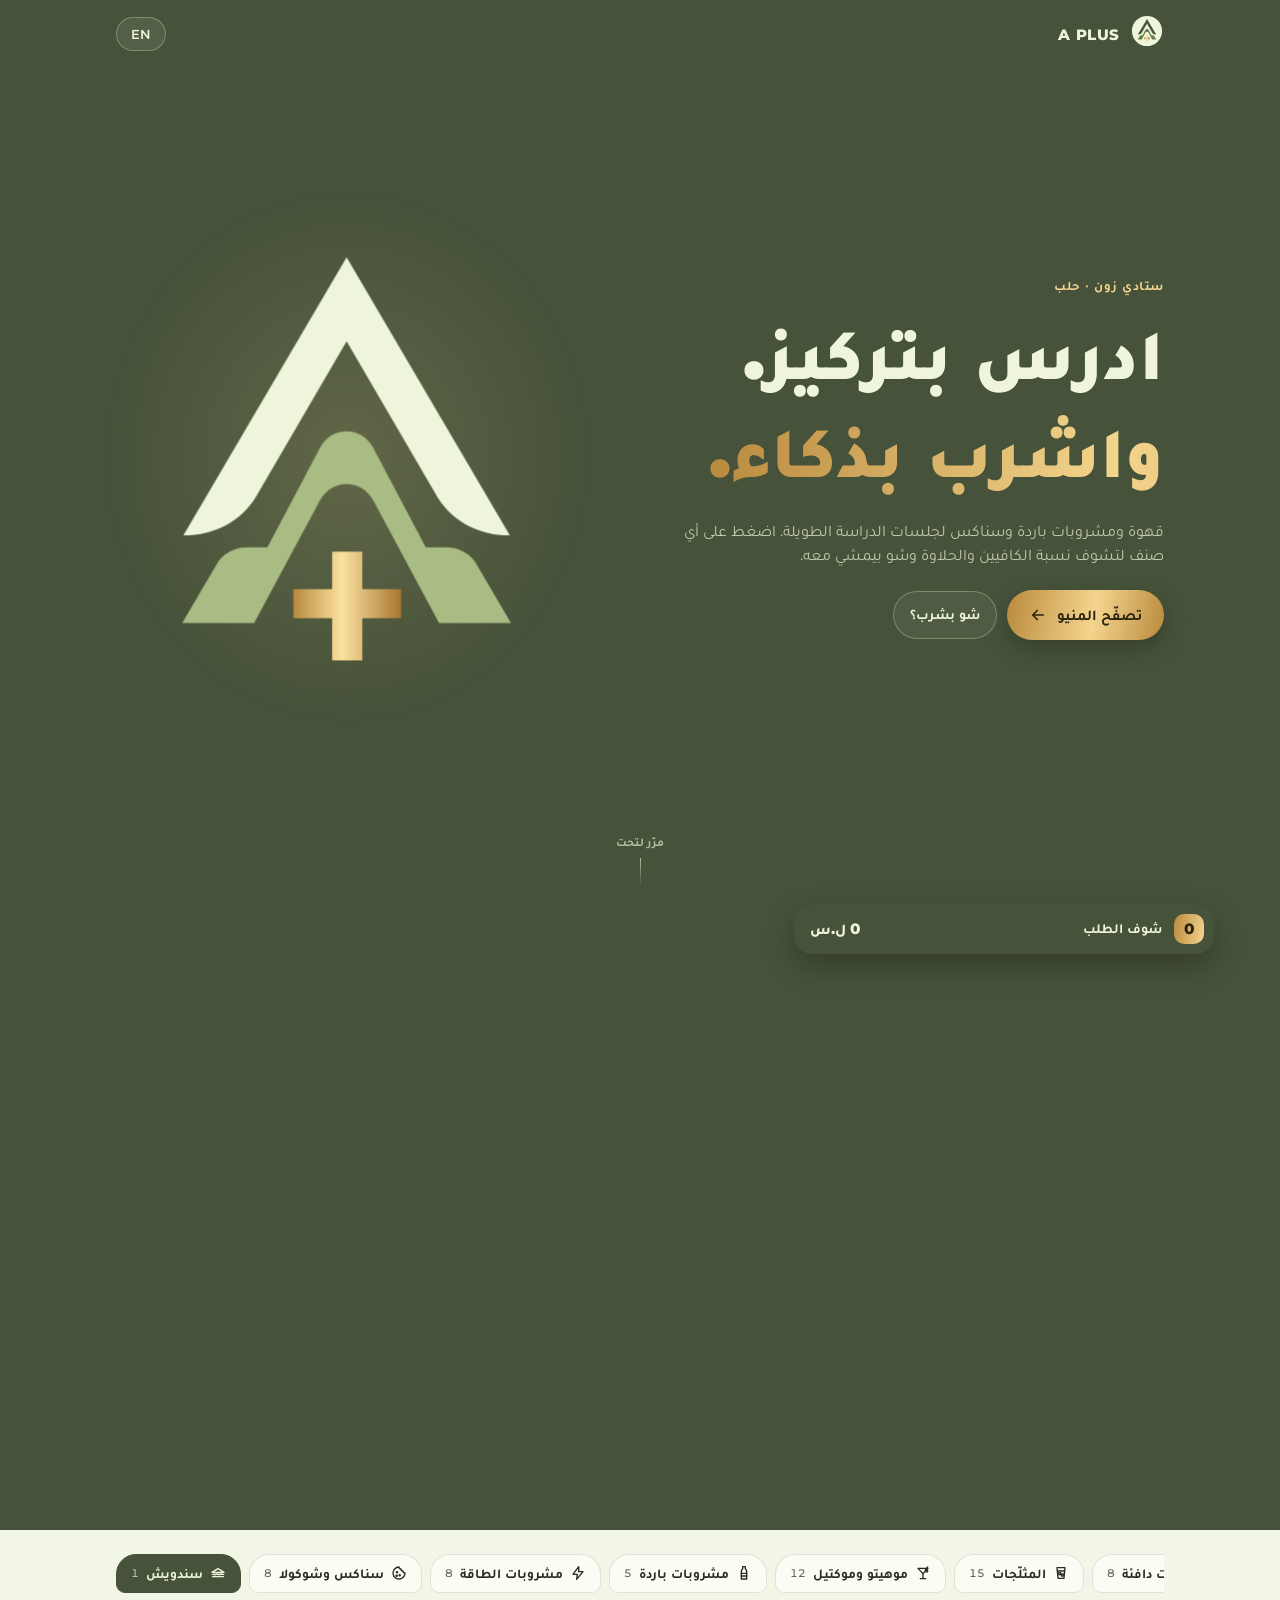
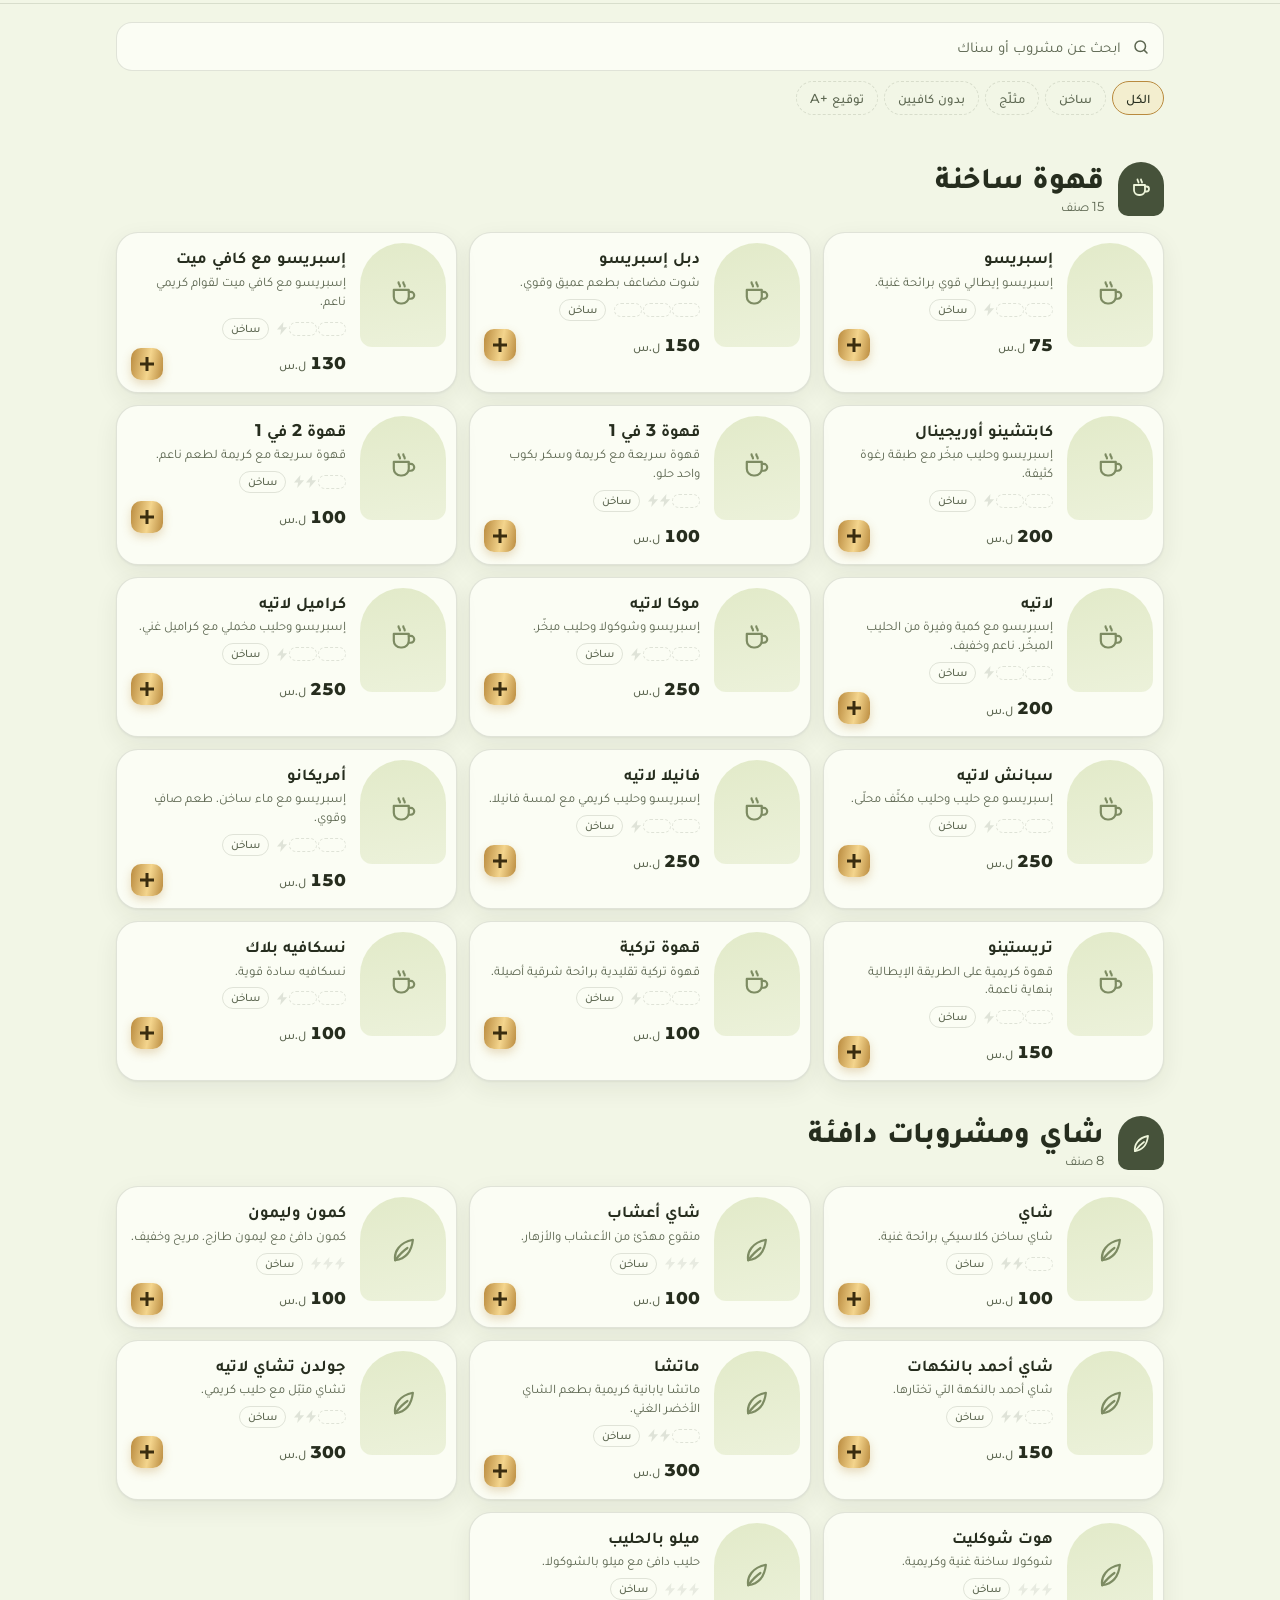
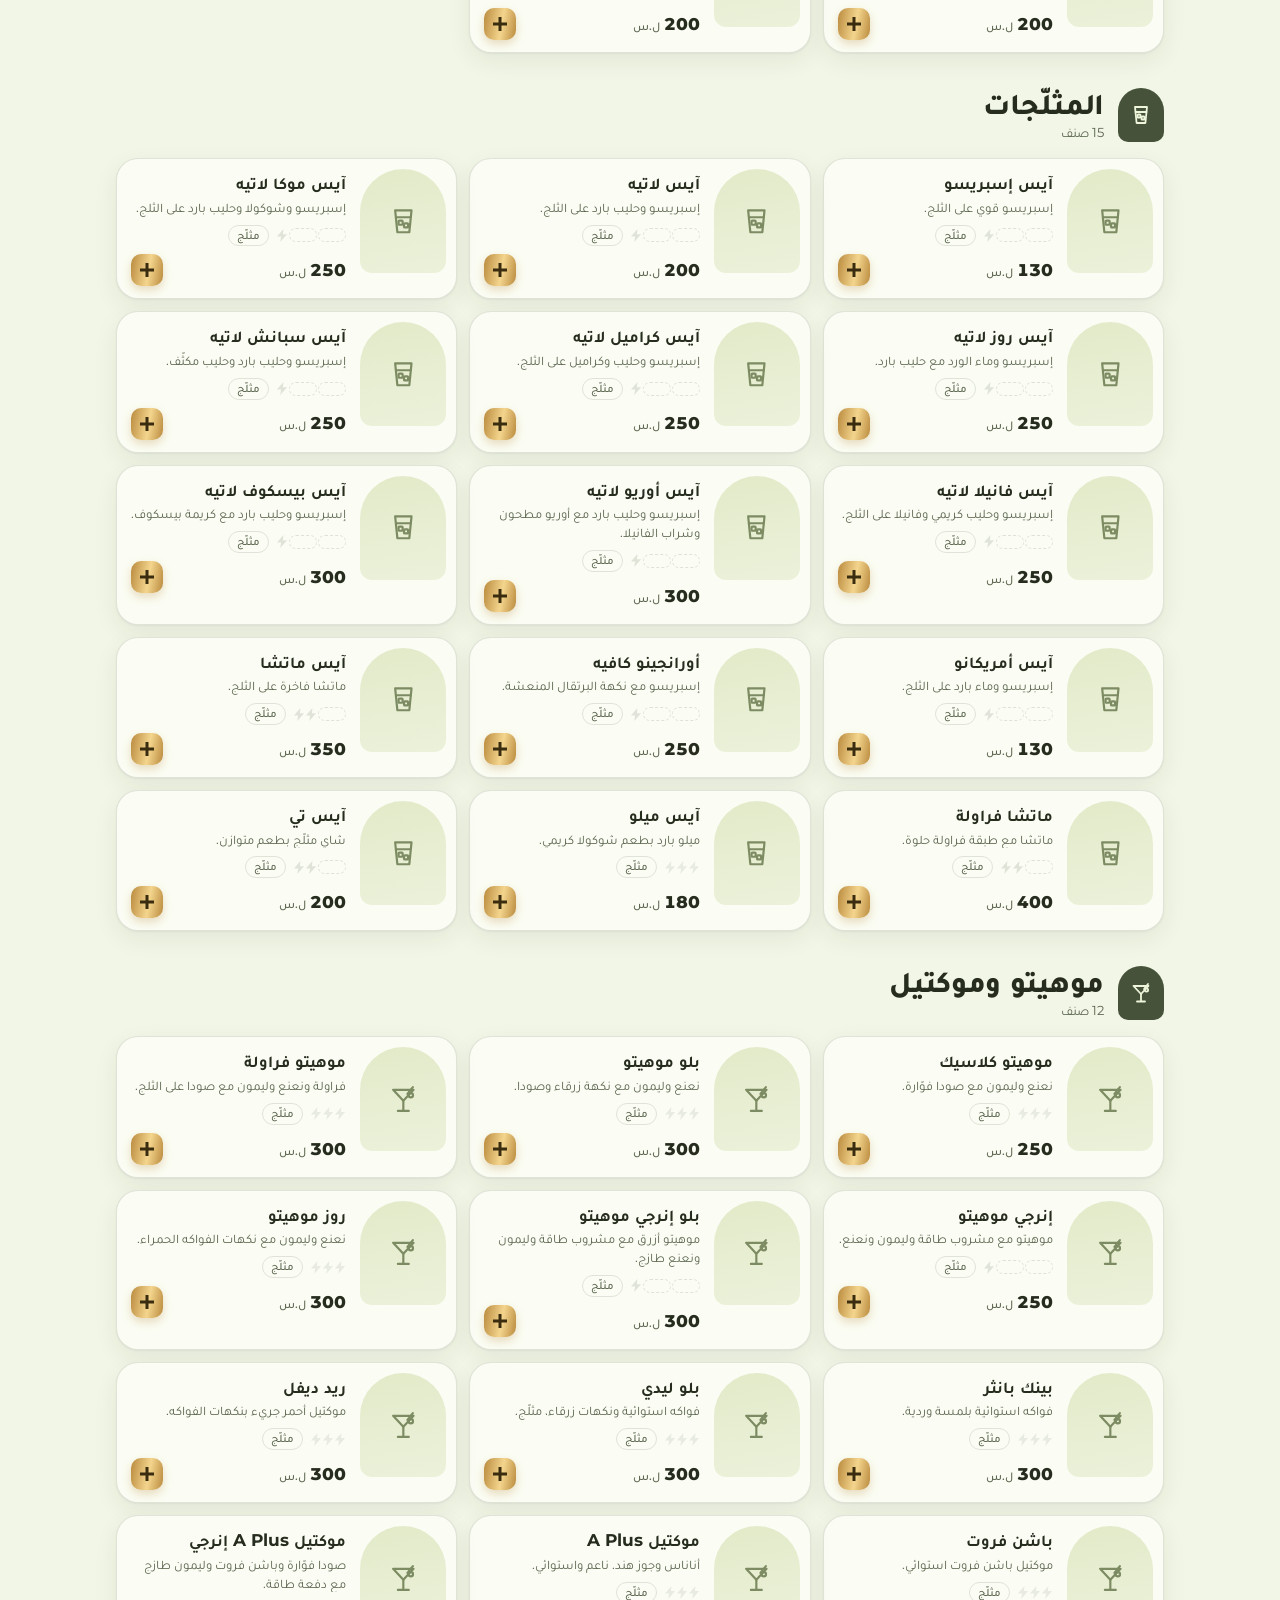
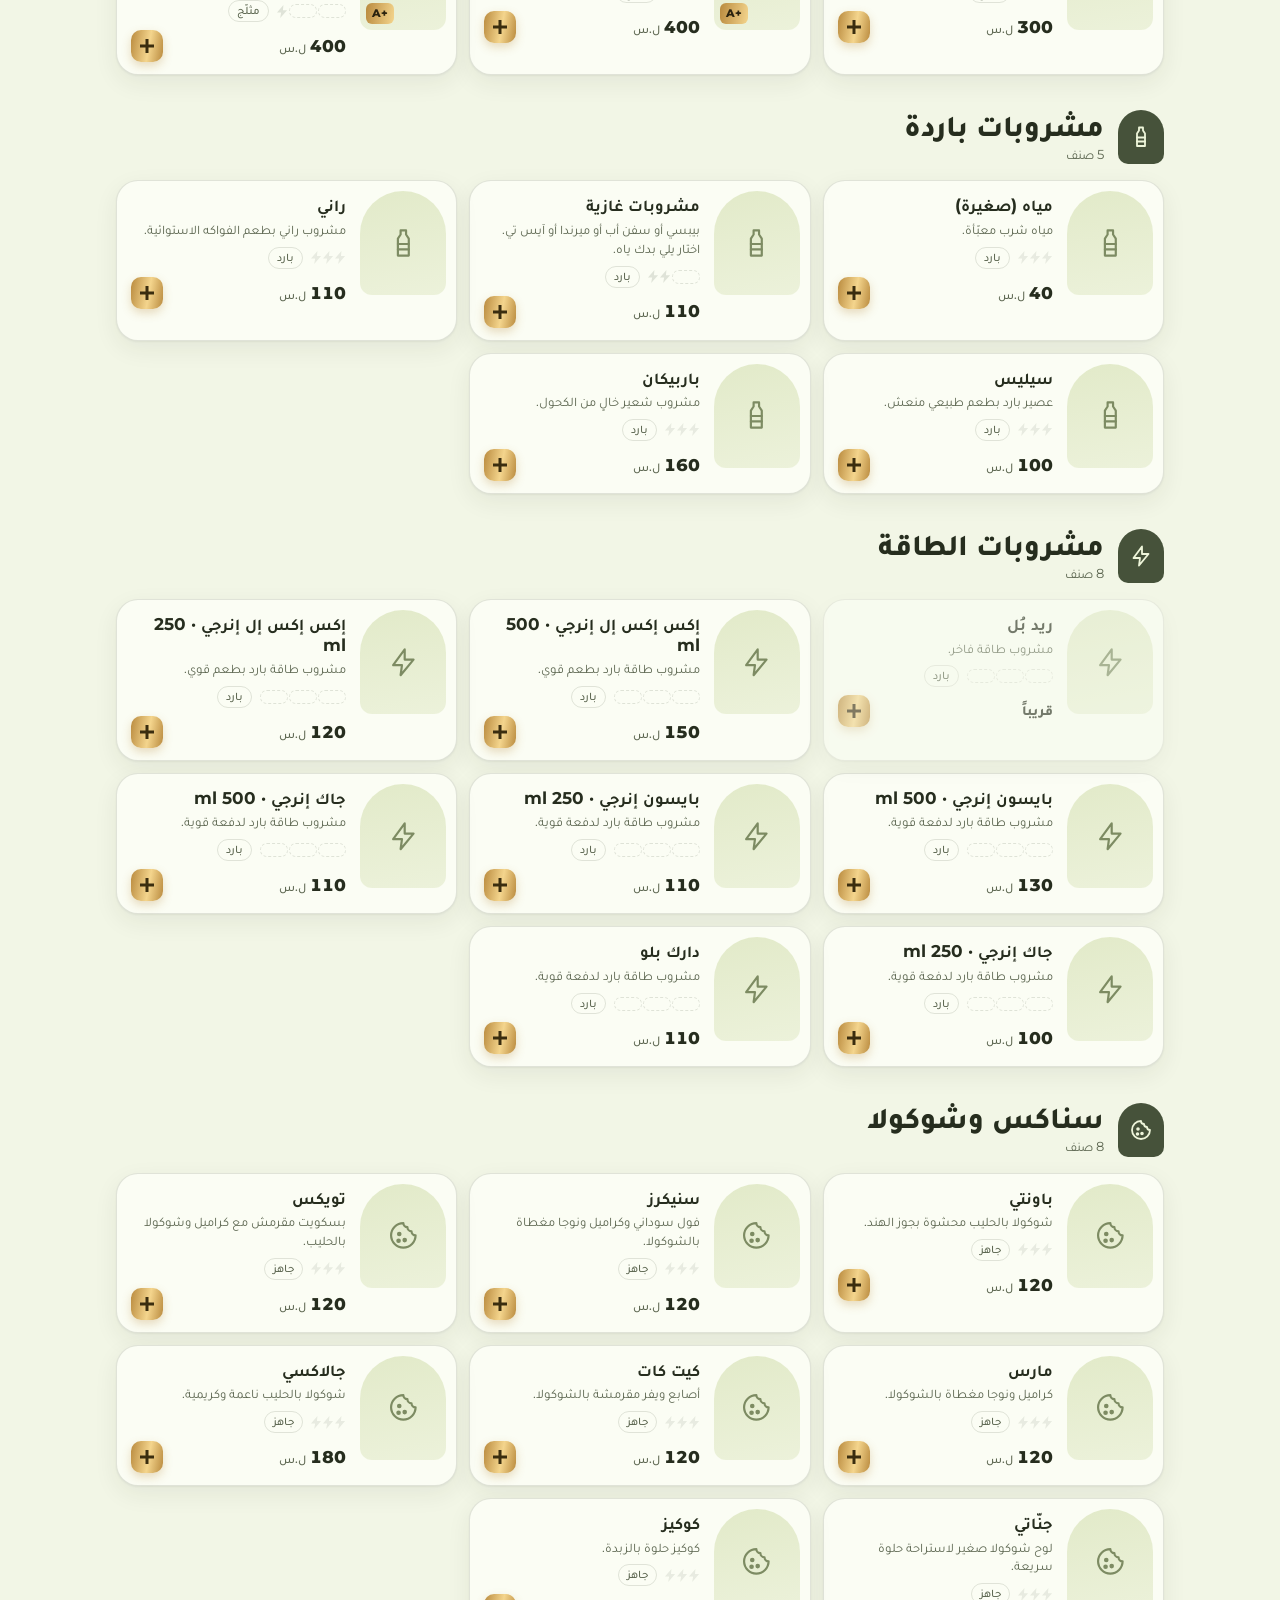
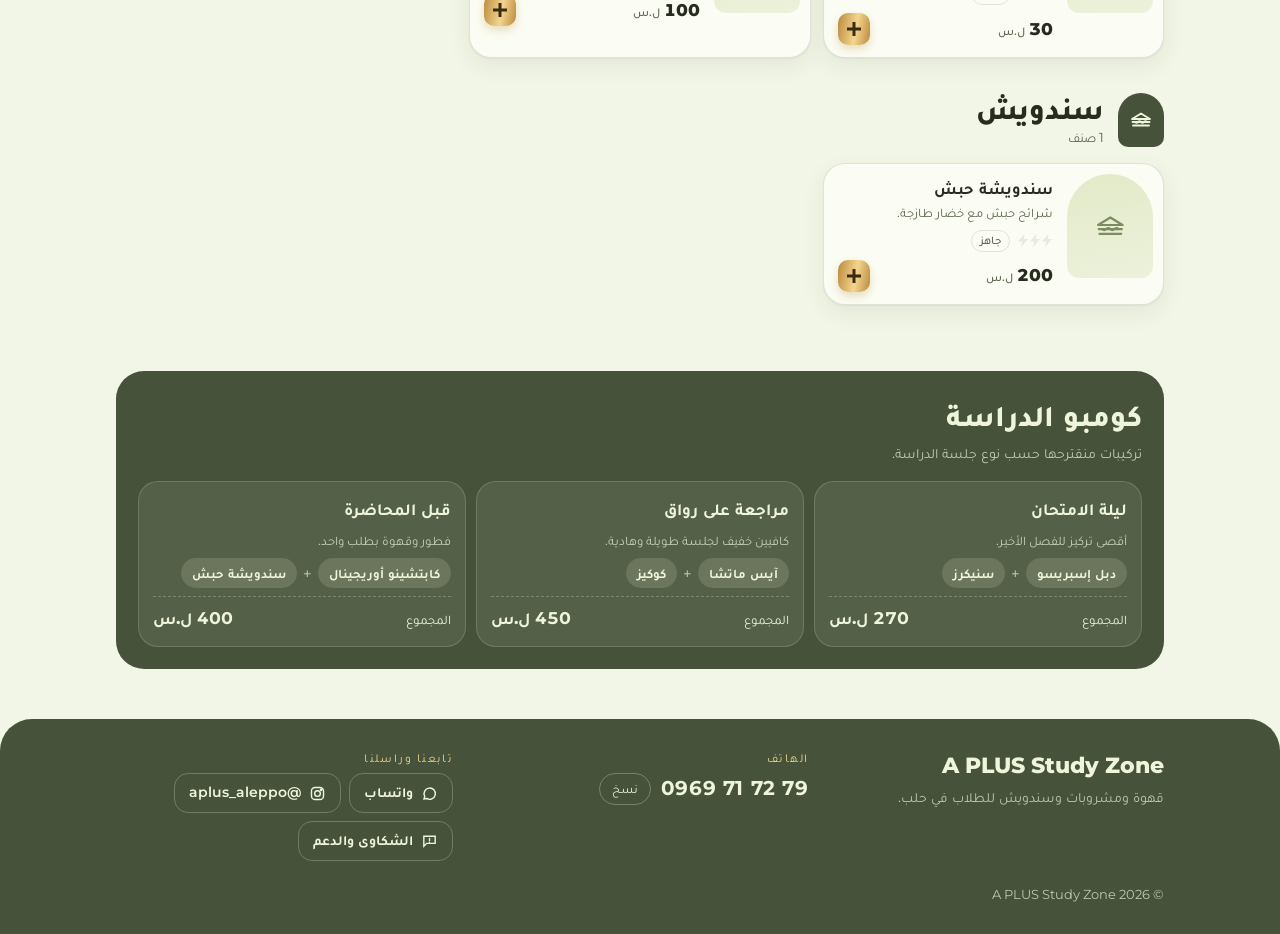
==== index.html @ 74788ad4 "A PLUS Study Zone digital menu for aplus-sy.com Bilingual menu with table-aware WhatsApp ordering, f" ====
<!DOCTYPE html>
<html lang="ar" dir="rtl">
<head>
<meta charset="UTF-8">
<meta name="viewport" content="width=device-width, initial-scale=1.0, viewport-fit=cover">
<meta name="theme-color" content="#46523A">
<meta name="description" content="A PLUS Study Zone, Aleppo. Digital menu: coffee, iced drinks, mocktails, snacks.">
<link rel="icon" href="logo.svg" type="image/svg+xml">
<link rel="icon" href="logo.png" type="image/png">
<link rel="apple-touch-icon" href="icon-512.png">
<link rel="manifest" href="manifest.webmanifest">
<title>A PLUS Menu</title>
<link rel="canonical" href="https://aplus-sy.com/">
<meta property="og:type" content="website">
<meta property="og:site_name" content="A PLUS Study Zone">
<meta property="og:url" content="https://aplus-sy.com/">
<meta property="og:title" content="A PLUS Study Zone · Menu">
<meta property="og:description" content="Study hard. Sip smart. Coffee, iced drinks, mocktails and snacks in Aleppo. ادرس بتركيز، واشرب بذكاء.">
<meta property="og:image" content="https://aplus-sy.com/og.png">
<meta property="og:image:width" content="1200">
<meta property="og:image:height" content="630">
<meta property="og:locale" content="ar_SY">
<meta property="og:locale:alternate" content="en_US">
<meta name="twitter:card" content="summary_large_image">
<meta name="twitter:image" content="https://aplus-sy.com/og.png">
<script type="application/ld+json">{"@context":"https://schema.org","@type":"CafeOrCoffeeShop","name":"A PLUS Study Zone","url":"https://aplus-sy.com/","logo":"https://aplus-sy.com/icon-512.png","image":"https://aplus-sy.com/og.png","telephone":"+963969717279","address":{"@type":"PostalAddress","addressLocality":"Aleppo","addressCountry":"SY"},"hasMenu":"https://aplus-sy.com/","sameAs":["https://instagram.com/aplus_aleppo"]}</script>
<link rel="preconnect" href="https://fonts.googleapis.com">
<link rel="preconnect" href="https://fonts.gstatic.com" crossorigin>
<link rel="stylesheet" href="https://fonts.googleapis.com/css2?family=Montserrat:wght@400;500;600;700;800;900&family=Tajawal:wght@400;500;700;800;900&display=swap">
<style>
/* Montserrat Arabic is self-hosted: put the .woff2 files in fonts/ next to index.html.
   Until they exist (e.g. in the preview), Arabic falls back to Tajawal. */
@font-face{font-family:"Montserrat Arabic";src:url("fonts/MontserratArabic-Regular.woff2") format("woff2");font-weight:400;font-display:swap}
@font-face{font-family:"Montserrat Arabic";src:url("fonts/MontserratArabic-Medium.woff2") format("woff2");font-weight:500;font-display:swap}
@font-face{font-family:"Montserrat Arabic";src:url("fonts/MontserratArabic-SemiBold.woff2") format("woff2");font-weight:600;font-display:swap}
@font-face{font-family:"Montserrat Arabic";src:url("fonts/MontserratArabic-Bold.woff2") format("woff2");font-weight:700;font-display:swap}
@font-face{font-family:"Montserrat Arabic";src:url("fonts/MontserratArabic-ExtraBold.woff2") format("woff2");font-weight:800;font-display:swap}
@font-face{font-family:"Montserrat Arabic";src:url("fonts/MontserratArabic-Black.woff2") format("woff2");font-weight:900;font-display:swap}
/* Layout: olive hero band with the animated A+ mark, sticky arch-chip category rail, arch-framed item rows, bottom sheet for details. */
:root{
  --bg:#F2F6E6; --surface:#FBFDF4; --ink:#262D1E; --muted:#5C6650; --line:rgba(70,82,58,.15);
  --brand:#46523A; --on-brand:#EEF5DA; --sage:#6A7A4F; --brand-soft:#E2EAC9;
  --gold:#92692A; --gold-a:#B98A3E; --gold-b:#F4D58D;
  --hero-bg:#46523A; --hero-ink:#EEF5DA; --hero-muted:rgba(238,245,218,.72);
  --shadow:0 1px 2px rgba(38,45,30,.06),0 8px 24px rgba(38,45,30,.07);
  --scrim:rgba(18,22,13,.55);
  --f-display:"Montserrat","Montserrat Arabic","Tajawal",system-ui,sans-serif;
  --f-body:"Montserrat","Montserrat Arabic","Tajawal",system-ui,-apple-system,"Segoe UI",sans-serif;
  --ease:cubic-bezier(.2,.85,.2,1);
}
@media (prefers-color-scheme:dark){:root:not([data-theme="light"]){
  --bg:#13180F; --surface:#1C2318; --ink:#EEF5DA; --muted:#A8B494; --line:rgba(238,245,218,.11);
  --brand:#A9BC83; --on-brand:#13180F; --sage:#93A672; --brand-soft:#253020;
  --gold:#E6C477; --hero-bg:#222B1B; --hero-ink:#EEF5DA; --hero-muted:rgba(238,245,218,.7);
  --shadow:0 1px 2px rgba(0,0,0,.3),0 10px 28px rgba(0,0,0,.25); --scrim:rgba(0,0,0,.6); color-scheme:dark}}
:root[data-theme="dark"]{
  --bg:#13180F; --surface:#1C2318; --ink:#EEF5DA; --muted:#A8B494; --line:rgba(238,245,218,.11);
  --brand:#A9BC83; --on-brand:#13180F; --sage:#93A672; --brand-soft:#253020;
  --gold:#E6C477; --hero-bg:#222B1B; --hero-ink:#EEF5DA; --hero-muted:rgba(238,245,218,.7);
  --shadow:0 1px 2px rgba(0,0,0,.3),0 10px 28px rgba(0,0,0,.25); --scrim:rgba(0,0,0,.6); color-scheme:dark}

*{box-sizing:border-box}
html,body{margin:0}
img{max-width:100%}
[hidden]{display:none!important}
html{scroll-behavior:smooth}
body{background:var(--bg);color:var(--ink);font-family:var(--f-body);font-size:15px;line-height:1.55;-webkit-font-smoothing:antialiased;overflow-x:hidden}
body::before{content:"";position:fixed;inset:0 0 auto;height:env(safe-area-inset-top,0px);z-index:10;background:var(--bg)}
button{font:inherit;color:inherit}
.wrap{max-width:1080px;margin-inline:auto;padding-left:max(16px,env(safe-area-inset-left,0px));padding-right:max(16px,env(safe-area-inset-right,0px))}
:focus-visible{outline:2px solid var(--gold-a);outline-offset:2px;border-radius:8px}

/* HERO */
/* Scroll-through hero: the screen pins, the logo grows, the arches part and you fly
   through the gold plus into the menu. JS feeds --p (0→1 scroll progress) and the derived values. */
.hero{background:var(--hero-bg);color:var(--hero-ink);position:relative;height:170vh;height:170svh;overflow-x:clip}
.pin{position:sticky;top:0;height:100vh;height:100svh;overflow:hidden;display:flex;flex-direction:column;isolation:isolate;--p:0;--s:1;--c:1;--v:0}
.pin .hero-grid{flex:1;min-height:0}
.zoom{position:relative;width:min(58vw,34vh);aspect-ratio:72/78;justify-self:center;align-self:end;transform-origin:50% 82%;transform:scale(var(--s))}
@media (min-width:820px){.zoom{width:min(34vw,58vh);align-self:center}}
.zoom svg{width:100%;height:100%;overflow:visible}
.zoom .g1{transform:translateY(calc(var(--p) * -22px));opacity:calc(1 - var(--p) * 1.8)}
.zoom .g2{transform:translateY(calc(var(--p) * 16px));opacity:calc(1 - var(--p) * 1.5)}
.zoom .i1{animation:drop 1s var(--ease) .15s both}
.zoom .i2{animation:rise 1s var(--ease) .3s both}
.zoom .ip{transform-box:fill-box;transform-origin:center;animation:pop .8s cubic-bezier(.3,1.6,.5,1) .7s both}
.halo{position:absolute;inset:-30%;border-radius:50%;background:radial-gradient(closest-side,rgba(244,213,141,.16),transparent 70%);z-index:-1}
@keyframes breathe{from{transform:scale(.92);opacity:.7}to{transform:scale(1.06);opacity:1}}
.pin .hero-copy{opacity:var(--c);transform:translateY(calc(var(--p) * -70px))}
.hint{position:absolute;bottom:calc(14px + env(safe-area-inset-bottom,0px));left:50%;translate:-50% 0;display:flex;flex-direction:column;align-items:center;gap:6px;
  font-size:11px;font-weight:700;letter-spacing:.24em;text-transform:uppercase;color:var(--hero-muted);opacity:calc(var(--c) * .9);pointer-events:none}
:root[lang="ar"] .hint{letter-spacing:0;font-size:12px}
.hint i{width:1px;height:28px;background:linear-gradient(var(--hero-muted),transparent)}
.veil{position:absolute;inset:0;background:var(--bg);opacity:var(--v);pointer-events:none;z-index:5}
@media (max-width:819px){.hint{display:none}}
.topbar{display:flex;align-items:center;justify-content:space-between;padding-block:14px 0}
.brand{display:flex;align-items:center;gap:10px;font-family:var(--f-display);font-weight:800;letter-spacing:.04em;font-size:15px}
.brand svg{width:34px;height:34px}
.lang{border:1px solid rgba(238,245,218,.3);background:rgba(238,245,218,.08);border-radius:999px;padding:6px 14px;font-weight:600;font-size:13px;cursor:pointer;transition:background .2s,transform .15s}
.lang:hover{background:rgba(238,245,218,.16)}
.top-end{display:flex;align-items:center;gap:8px}
.table-tag{display:inline-flex;align-items:center;gap:6px;padding:5px 12px;border-radius:999px;font-weight:700;font-size:13px;color:#2B230F;background:linear-gradient(100deg,var(--gold-a),var(--gold-b));font-variant-numeric:tabular-nums}
.table-tag svg{width:14px;height:14px}
.lang:active{transform:scale(.95)}
.hero-grid{display:grid;grid-template-columns:minmax(0,1fr);grid-template-rows:minmax(0,1fr) auto;gap:22px;padding-block:10px 28px;align-items:center}
@media (min-width:820px){.hero-grid{grid-template-columns:minmax(0,1.1fr) minmax(0,.9fr);grid-template-rows:1fr;padding-block:20px 60px}
  .hero-grid .zoom{grid-column:2;grid-row:1}.hero-grid .hero-copy{grid-column:1;grid-row:1}}

@keyframes spin{to{transform:rotate(360deg)}}


/* LOADER: logo draws in, gold bar fills, then the panel lifts away as an arch and the hero starts playing */
.loader{position:fixed;inset:0;z-index:100;background:#46523A;color:#EEF5DA;display:grid;place-items:center;
  border-radius:0 0 0 0;transition:transform .9s cubic-bezier(.75,0,.2,1),border-radius .9s cubic-bezier(.75,0,.2,1)}
.ld-box{position:relative;display:flex;flex-direction:column;align-items:center;gap:22px;transition:transform .7s cubic-bezier(.75,0,.2,1),opacity .5s}
.ld-mark{width:min(38vw,150px);aspect-ratio:1;position:relative}
.ld-mark svg{width:100%;height:100%}
.ld-mark::after{content:"";position:absolute;inset:-14px;border-radius:50%;border:1.5px solid rgba(244,213,141,.5);border-top-color:transparent;border-left-color:transparent;animation:spin 1.1s linear infinite}
.ld-word{font-family:"Montserrat",sans-serif;font-weight:900;font-size:22px;letter-spacing:.42em;padding-inline-start:.42em;display:flex;direction:ltr}
.ld-word span{display:inline-block;animation:ldLetter .6s var(--ease) both;animation-delay:calc(.5s + var(--i)*.06s)}
@keyframes ldLetter{from{opacity:0;transform:translateY(10px)}to{opacity:1;transform:none}}
.ld-bar{width:150px;height:3px;border-radius:3px;background:rgba(238,245,218,.15);overflow:hidden}
.ld-bar i{display:block;height:100%;width:100%;transform-origin:left;transform:scaleX(var(--pr,0));background:linear-gradient(90deg,#B98A3E,#F4D58D);transition:transform .25s linear}
:root[dir="rtl"] .ld-bar i{transform-origin:right}
.ld-pct{font-family:"Montserrat",sans-serif;font-weight:600;font-size:12px;letter-spacing:.2em;color:rgba(238,245,218,.6);font-variant-numeric:tabular-nums;margin-top:-12px}
.loader.out{transform:translateY(-102%);border-radius:0 0 50% 50% / 0 0 22% 22%;pointer-events:none}
.loader.out .ld-box{transform:translateY(-60px) scale(.9);opacity:0}
.loader.gone{display:none}
/* hold every hero animation until the loader lifts */
.is-loading .hero *,.is-loading .hero *::before,.is-loading .hero *::after{animation-play-state:paused!important}
.is-loading body{overflow:hidden}
.mark .ring{stroke-dasharray:300;stroke-dashoffset:300;animation:ring 1.2s var(--ease) .1s forwards}
.mark .a1{transform-origin:50% 40%;animation:drop .9s var(--ease) .25s both}
.mark .a2{transform-origin:50% 60%;animation:rise .9s var(--ease) .45s both}
.mark .plus{transform-box:fill-box;transform-origin:center;animation:pop .7s cubic-bezier(.3,1.6,.5,1) .9s both}
.mark .shine{animation:shine 3.2s ease-in-out 1.8s infinite}
@keyframes ring{to{stroke-dashoffset:0}}
@keyframes drop{from{transform:translateY(-14px);opacity:0}to{transform:none;opacity:1}}
@keyframes rise{from{transform:translateY(14px);opacity:0}to{transform:none;opacity:1}}
@keyframes pop{from{transform:scale(0) rotate(-90deg);opacity:0}to{transform:none;opacity:1}}
@keyframes shine{0%,70%,100%{opacity:0}80%{opacity:.85}}
.eyebrow{font-size:12px;letter-spacing:.18em;font-weight:600;color:var(--gold-b);text-transform:uppercase}
:root[lang="ar"] .eyebrow{letter-spacing:.04em;font-size:13px}
.hero h1{font-family:var(--f-display);font-weight:900;font-size:clamp(40px,9.6vw,82px);line-height:1;margin:12px 0 16px;letter-spacing:-.035em}
:root[lang="ar"] .hero h1{letter-spacing:0;line-height:1.3;font-size:clamp(36px,8.6vw,72px)}
.hero h1 .ln{display:block;overflow:hidden;padding-bottom:.06em}
.hero h1 .ln > *{display:inline-block;animation:lineUp .9s var(--ease) both}
.hero h1 .ln:nth-child(2) > *{animation-delay:.14s}
@keyframes lineUp{from{transform:translateY(105%)}to{transform:none}}
.hero h1 em{font-style:normal;background:linear-gradient(90deg,var(--gold-a),var(--gold-b) 45%,var(--gold-a) 90%);background-size:200% 100%;-webkit-background-clip:text;background-clip:text;color:transparent;animation:lineUp .9s var(--ease) .14s both}
.cta-row{display:flex;flex-wrap:wrap;gap:10px;align-items:center}
.cta2{color:var(--hero-ink);text-decoration:none;font-weight:600;font-size:14px;padding:12px 16px;border-radius:999px;border:1px solid rgba(238,245,218,.28);transition:background .2s}
.cta2:hover{background:rgba(238,245,218,.1)}
.hero p{color:var(--hero-muted);max-width:44ch;margin:0 0 22px;font-size:16px}
.cta{display:inline-flex;align-items:center;gap:10px;background:linear-gradient(100deg,var(--gold-a),var(--gold-b) 55%,var(--gold-a));color:#2B230F;font-weight:700;padding:13px 22px;border-radius:999px;text-decoration:none;box-shadow:0 8px 22px rgba(0,0,0,.22);transition:transform .2s var(--ease)}
.cta:hover{transform:translateY(-2px)}
.cta:active{transform:scale(.97)}
.cta svg{width:18px;height:18px}
:root[dir="rtl"] .cta svg{transform:scaleX(-1)}
.hero-copy > *{animation:fadeUp .8s var(--ease) both}
.hero-copy > *:nth-child(2){animation-delay:.08s}.hero-copy > *:nth-child(3){animation-delay:.16s}.hero-copy > *:nth-child(4){animation-delay:.24s}
@keyframes fadeUp{from{opacity:0;transform:translateY(12px)}to{opacity:1;transform:none}}

/* CATEGORY RAIL */
.rail{position:sticky;top:env(safe-area-inset-top,0px);z-index:20;background:color-mix(in srgb,var(--bg) 88%,transparent);backdrop-filter:blur(14px);-webkit-backdrop-filter:blur(14px);border-bottom:1px solid var(--line);margin-top:14px}
.rail-row{display:flex;gap:8px;overflow-x:auto;scrollbar-width:none;padding-block:10px;scroll-behavior:smooth}
.rail-row::-webkit-scrollbar{display:none}
.chip{flex:none;display:inline-flex;align-items:center;gap:7px;padding:8px 14px 8px;border-radius:20px 20px 9px 9px;border:1px solid var(--line);background:var(--surface);font-weight:600;font-size:13.5px;cursor:pointer;white-space:nowrap;transition:background .25s,color .25s,border-color .25s,transform .15s}
.chip svg{width:16px;height:16px;flex:none}
.chip small{font-weight:500;color:var(--muted);font-variant-numeric:tabular-nums;transition:color .25s}
.chip:active{transform:scale(.95)}
.chip.on{background:var(--brand);color:var(--on-brand);border-color:var(--brand)}
.chip.on small{color:inherit;opacity:.7}

/* TOOLS */
.tools{display:flex;flex-direction:column;gap:10px;padding-block:18px 4px}
.search{position:relative}
.search svg{position:absolute;inset-inline-start:14px;top:50%;translate:0 -50%;width:18px;height:18px;color:var(--muted);pointer-events:none}
.search input{width:100%;font:inherit;font-size:15px;color:var(--ink);background:var(--surface);border:1px solid var(--line);border-radius:16px;padding:12px 16px;padding-inline-start:42px;transition:border-color .2s,box-shadow .2s}
.search input::placeholder{color:var(--muted)}
.search input:focus{outline:none;border-color:var(--sage);box-shadow:0 0 0 4px color-mix(in srgb,var(--sage) 18%,transparent)}
.filters{display:flex;gap:6px;flex-wrap:wrap}
.f{border:1px dashed var(--line);background:transparent;border-radius:999px;padding:6px 13px;font-size:13px;font-weight:500;cursor:pointer;color:var(--muted);transition:all .2s}
.f.on{border-style:solid;border-color:var(--gold-a);color:var(--ink);background:color-mix(in srgb,var(--gold-b) 26%,transparent)}

/* SECTIONS */
main{padding-block:8px 20px}
.fab{align-items:center}
.sec{padding-top:34px;scroll-margin-top:calc(env(safe-area-inset-top,0px) + 70px)}
.sec-head{display:flex;align-items:end;gap:14px;margin-bottom:16px;transition:opacity .6s var(--ease),transform .6s var(--ease)}
.sec-ic{width:46px;height:54px;flex:none;border-radius:23px 23px 10px 10px;background:var(--brand);color:var(--on-brand);display:grid;place-items:center}
.sec-ic svg{width:24px;height:24px}
.sec-head h2{font-family:var(--f-display);font-weight:800;font-size:clamp(22px,4.4vw,30px);line-height:1.1;margin:0;letter-spacing:-.01em}
.sec-head p{margin:2px 0 0;color:var(--muted);font-size:13px}
.grid{display:grid;grid-template-columns:repeat(auto-fill,minmax(min(100%,320px),1fr));gap:12px}

/* CARD */
.card{display:grid;grid-template-columns:86px minmax(0,1fr);gap:14px;padding:10px;padding-inline-end:14px;background:var(--surface);border:1px solid var(--line);border-radius:22px;text-align:start;cursor:pointer;box-shadow:var(--shadow);
  transition:transform .5s var(--ease),opacity .5s var(--ease),border-color .25s,box-shadow .25s;transition-delay:var(--d,0ms)}
.card:hover{border-color:color-mix(in srgb,var(--sage) 55%,transparent);transform:translateY(-2px)}
.card:active{transform:scale(.985);transition-delay:0ms}
.card.soon{opacity:.62}
.frame{position:relative;width:86px;aspect-ratio:86/104;border-radius:43px 43px 12px 12px;overflow:hidden;background:linear-gradient(170deg,var(--brand-soft),color-mix(in srgb,var(--brand-soft) 60%,var(--surface)));display:grid;place-items:center;color:var(--sage);max-width:100%}
.frame > svg{width:38%;height:auto;opacity:.85}
.frame img{position:absolute;inset:0;width:100%;height:100%;object-fit:cover;opacity:0;transition:opacity .5s}
.frame img[data-ok]{opacity:1}
.stamp{position:absolute;bottom:6px;inset-inline-start:6px;font-family:var(--f-display);font-weight:800;font-size:11px;padding:2px 6px;border-radius:6px;color:#2B230F;background:linear-gradient(100deg,var(--gold-a),var(--gold-b));z-index:1}
.c-body{display:flex;flex-direction:column;min-width:0;padding-block:4px 2px}
.c-name{font-family:var(--f-display);font-weight:700;font-size:16.5px;line-height:1.25;margin:0}
.c-desc{color:var(--muted);font-size:13px;line-height:1.45;margin:4px 0 8px;display:-webkit-box;-webkit-line-clamp:2;-webkit-box-orient:vertical;overflow:hidden}
.c-meta{display:flex;align-items:center;gap:8px;flex-wrap:wrap;margin-top:auto}
.c-foot{display:flex;align-items:center;justify-content:space-between;gap:8px;margin-top:8px}
.price{font-family:var(--f-display);font-weight:800;font-size:17px;font-variant-numeric:tabular-nums;color:var(--ink)}
.price span{font-family:var(--f-body);font-weight:500;font-size:12px;color:var(--muted);margin-inline-start:4px}
.plus{width:32px;height:32px;border-radius:10px;display:grid;place-items:center;background:linear-gradient(100deg,var(--gold-a),var(--gold-b) 55%,var(--gold-a));box-shadow:0 4px 10px rgba(185,138,62,.3);flex:none;transition:transform .3s var(--ease)}
.plus svg{width:14px;height:14px;color:#3A2D0F}
.card:hover .plus{transform:rotate(90deg)}
.tag{font-size:11.5px;font-weight:500;color:var(--muted);border:1px solid var(--line);padding:1px 8px;border-radius:999px;white-space:nowrap}
.caf{display:inline-flex;align-items:center;gap:1px}
.caf svg{width:11px;height:13px;color:var(--line)}
.caf svg.f{color:var(--gold-a)}
.caf.none svg{opacity:.7}

/* reveal */
.pending{opacity:0;transform:translateY(22px) scale(.98)}

/* COMBOS */
.combos{margin-top:46px;padding:22px;border-radius:28px;background:var(--hero-bg);color:var(--hero-ink)}
.combos h2{font-family:var(--f-display);font-weight:800;font-size:clamp(22px,4.4vw,30px);margin:0}
.combos > p{margin:4px 0 16px;opacity:.75;font-size:14px}
.combo-row{display:grid;grid-template-columns:repeat(auto-fill,minmax(min(100%,260px),1fr));gap:10px}
.combo{background:color-mix(in srgb,var(--hero-ink) 9%,transparent);border:1px solid color-mix(in srgb,var(--hero-ink) 18%,transparent);border-radius:20px;padding:14px;display:flex;flex-direction:column;gap:8px;transition:transform .5s var(--ease),opacity .5s var(--ease);transition-delay:var(--d,0ms)}
.combo h3{margin:0;font-family:var(--f-display);font-size:17px;font-weight:700}
.combo .note{margin:0;font-size:13px;opacity:.75}
.combo-items{display:flex;flex-wrap:wrap;gap:6px;align-items:center}
.combo-items button{border:0;cursor:pointer;background:color-mix(in srgb,var(--hero-ink) 14%,transparent);border-radius:999px;padding:5px 11px;font-size:13px;font-weight:600;transition:background .2s}
.combo-items button:hover{background:color-mix(in srgb,var(--hero-ink) 24%,transparent)}
.combo-items b{opacity:.6;font-weight:500}
.combo-total{display:flex;justify-content:space-between;align-items:baseline;border-top:1px dashed color-mix(in srgb,var(--hero-ink) 25%,transparent);padding-top:8px;margin-top:auto;font-size:13px}
.combo-total strong{font-family:var(--f-display);font-size:17px;font-variant-numeric:tabular-nums}

.empty{display:none;text-align:center;padding:60px 10px;color:var(--muted)}
.empty.show{display:block}
.empty button{margin-top:12px;border:1px solid var(--line);background:var(--surface);padding:8px 16px;border-radius:999px;cursor:pointer;font-weight:600}

/* FOOTER */
footer{margin-top:50px;background:var(--hero-bg);color:var(--hero-ink);border-radius:32px 32px 0 0;padding-block:30px calc(30px + env(safe-area-inset-bottom,0px))}
.foot-grid{display:grid;grid-template-columns:repeat(auto-fit,minmax(min(100%,220px),1fr));gap:18px;align-items:start}
footer h2{font-family:var(--f-display);font-weight:800;font-size:22px;margin:0 0 4px}
.flabel{font-size:12px;letter-spacing:.12em;text-transform:uppercase;color:var(--gold-b);margin-bottom:6px}
.phone{display:flex;align-items:center;gap:10px}
.phone strong{font-family:var(--f-display);font-size:20px;letter-spacing:.03em;user-select:all;direction:ltr;unicode-bidi:isolate}
.ghost{border:1px solid rgba(238,245,218,.3);background:transparent;color:var(--hero-ink);border-radius:999px;padding:5px 12px;font-size:12.5px;cursor:pointer}
.links{display:flex;flex-wrap:wrap;gap:8px}
.links a{display:inline-flex;align-items:center;gap:8px;color:var(--hero-ink);text-decoration:none;border:1px solid rgba(238,245,218,.25);padding:8px 14px;border-radius:14px;font-weight:600;font-size:14px;transition:background .2s}
.links a:hover{background:rgba(238,245,218,.1)}
.links svg{width:17px;height:17px}
.rights{margin-top:24px;font-size:12.5px;color:var(--hero-muted)}

/* FAB */
.fab{position:fixed;z-index:30;bottom:calc(16px + env(safe-area-inset-bottom,0px));inset-inline-start:max(12px,env(safe-area-inset-left,0px));display:flex;flex-direction:column;gap:10px;transition:opacity .3s,transform .3s}
:root[dir="rtl"] .fab{inset-inline-start:max(12px,env(safe-area-inset-right,0px))}
.fab a{width:48px;height:48px;border-radius:24px 24px 14px 14px;display:grid;place-items:center;box-shadow:0 8px 20px rgba(0,0,0,.2);transition:transform .2s var(--ease)}
.fab a:hover{transform:translateY(-3px)}
.fab svg{width:22px;height:22px}
.fab .wa{background:var(--brand);color:var(--on-brand)}
.fab .ig{background:linear-gradient(100deg,var(--gold-a),var(--gold-b));color:#2B230F}
body:not(.past-hero) .fab{opacity:0;pointer-events:none;transform:translateY(10px)}
body.sheet-open .fab{opacity:0;pointer-events:none;transform:translateY(10px)}

/* SHEET */
.scrim{position:fixed;inset:0;z-index:40;background:var(--scrim);opacity:0;pointer-events:none;transition:opacity .35s}
.scrim.on{opacity:1;pointer-events:auto}
.sheet{position:fixed;z-index:41;left:0;right:0;bottom:0;margin-inline:auto;width:100%;max-width:560px;max-height:90vh;max-height:90dvh;overflow-y:auto;overscroll-behavior:contain;background:var(--surface);border-radius:30px 30px 0 0;transform:translateY(105%);transition:transform .5s var(--ease);
  padding:10px max(20px,env(safe-area-inset-right,0px)) calc(24px + env(safe-area-inset-bottom,0px)) max(20px,env(safe-area-inset-left,0px));visibility:hidden}
.sheet.on{transform:none;visibility:visible}
.sheet.drag{transition:none}
.handle{width:42px;height:5px;border-radius:9px;background:var(--line);margin:0 auto 12px;cursor:grab}
.x{position:absolute;top:14px;inset-inline-end:16px;width:36px;height:36px;border-radius:50%;border:1px solid var(--line);background:var(--surface);display:grid;place-items:center;cursor:pointer;z-index:2}
.x svg{width:16px;height:16px}
.s-frame{width:min(70%,250px);aspect-ratio:5/6;margin:6px auto 18px;border-radius:200px 200px 22px 22px}
.s-frame > svg{width:34%}
.sheet.on .s-frame{animation:frameIn .6s var(--ease) .05s both}
@keyframes frameIn{from{transform:scale(.9) translateY(10px);opacity:0}to{transform:none;opacity:1}}
.s-cat{font-size:12px;letter-spacing:.14em;text-transform:uppercase;color:var(--gold);font-weight:600}
:root[lang="ar"] .s-cat{letter-spacing:0;font-size:13px}
.s-title{display:flex;align-items:start;justify-content:space-between;gap:12px;margin-top:2px}
.s-title h3{font-family:var(--f-display);font-weight:800;font-size:26px;line-height:1.15;margin:0;text-wrap:balance}
.s-title .alt{display:block;font-family:var(--f-body);font-weight:500;font-size:14px;color:var(--muted);margin-top:4px}
.s-title .price{font-size:22px;white-space:nowrap}
.s-desc{color:var(--muted);margin:12px 0 16px;font-size:15px}
.stats{display:grid;grid-template-columns:repeat(2,minmax(0,1fr));gap:8px}
.stat{border:1px solid var(--line);border-radius:16px;padding:10px 12px}
.stat .k{font-size:12px;color:var(--muted)}
.stat .v{display:flex;align-items:center;gap:8px;font-weight:600;margin-top:2px}
.stat .caf svg{width:13px;height:16px}
.dots{display:inline-flex;gap:3px}
.dots i{width:8px;height:8px;border-radius:50%;background:var(--line)}
.dots i.f{background:var(--sage)}
.pairs{margin-top:16px}
.pairs .k{font-size:12px;color:var(--muted);margin-bottom:6px}
.pairs div{display:flex;flex-wrap:wrap;gap:6px}
.pairs button{border:1px solid var(--line);background:var(--bg);border-radius:12px;padding:6px 12px;font-size:13.5px;font-weight:600;cursor:pointer;display:inline-flex;gap:6px;align-items:center;transition:border-color .2s}
.pairs button:hover{border-color:var(--sage)}
.pairs button span{color:var(--muted);font-weight:500;font-variant-numeric:tabular-nums}
.sig-band{margin-top:14px;display:flex;align-items:center;gap:10px;padding:10px 12px;border-radius:14px;background:color-mix(in srgb,var(--gold-b) 22%,transparent);font-size:13.5px}
.sig-band b{font-family:var(--f-display)}
/* "A+" on its own in Arabic text would flip to "+A" */
.stamp,.sig-band b,.r-cup b{direction:ltr;unicode-bidi:isolate}

main.swap{animation:swap .45s var(--ease)}
@keyframes swap{from{opacity:.2;transform:translateY(6px)}to{opacity:1;transform:none}}

/* hero second button */
.cta2{display:inline-flex;align-items:center;gap:8px;background:rgba(238,245,218,.06);cursor:pointer;font-family:inherit;position:relative;overflow:hidden}
.cta2 svg{width:17px;height:17px;color:var(--gold-b)}

/* FINISHING: shimmer while a photo is still loading */
.frame:has(img:not([data-ok])){background-image:linear-gradient(100deg,var(--brand-soft) 30%,color-mix(in srgb,var(--brand-soft) 50%,var(--surface)) 50%,var(--brand-soft) 70%);background-size:220% 100%;animation:shim 1.3s linear infinite}
@keyframes shim{to{background-position:-220% 0}}

/* FINDER: the "what should I drink?" quiz */
.finder{position:fixed;inset:0;z-index:60;background:var(--hero-bg);color:var(--hero-ink);overflow-y:auto;overscroll-behavior:contain;
  opacity:0;visibility:hidden;transform:scale(1.04);transition:opacity .35s,transform .45s var(--ease),visibility 0s .45s}
.finder.on{opacity:1;visibility:visible;transform:none;transition:opacity .35s,transform .45s var(--ease),visibility 0s}
.fd-in{max-width:560px;margin-inline:auto;min-height:100%;display:flex;flex-direction:column;
  padding:calc(16px + env(safe-area-inset-top,0px)) max(20px,env(safe-area-inset-right,0px)) calc(24px + env(safe-area-inset-bottom,0px)) max(20px,env(safe-area-inset-left,0px))}
.fd-top{display:flex;align-items:center;gap:14px}
.fd-prog{flex:1;display:flex;gap:6px}
.fd-prog i{flex:1;height:4px;border-radius:4px;background:rgba(238,245,218,.15);overflow:hidden;position:relative}
.fd-prog i::after{content:"";position:absolute;inset:0;background:linear-gradient(90deg,var(--gold-a),var(--gold-b));transform:scaleX(0);transform-origin:left;transition:transform .5s var(--ease)}
:root[dir="rtl"] .fd-prog i::after{transform-origin:right}
.fd-prog i.on::after{transform:none}
.fd-x{width:40px;height:40px;border-radius:50%;border:1px solid rgba(238,245,218,.25);background:transparent;color:inherit;display:grid;place-items:center;cursor:pointer}
.fd-x svg{width:16px;height:16px}
.fd-body{flex:1;display:flex;flex-direction:column;justify-content:center;padding-block:28px}
.fd-step{animation:stepIn .5s var(--ease) both}
@keyframes stepIn{from{opacity:0;transform:translateX(28px)}to{opacity:1;transform:none}}
:root[dir="rtl"] .fd-step{animation-name:stepInR}
@keyframes stepInR{from{opacity:0;transform:translateX(-28px)}to{opacity:1;transform:none}}
.fd-k{font-size:12px;font-weight:700;letter-spacing:.18em;text-transform:uppercase;color:var(--gold-b)}
:root[lang="ar"] .fd-k{letter-spacing:0;font-size:13px}
.fd-q{font-family:var(--f-display);font-weight:900;font-size:clamp(28px,7vw,40px);line-height:1.15;margin:8px 0 22px;text-wrap:balance}
.fd-opts{display:grid;grid-template-columns:repeat(2,minmax(0,1fr));gap:10px}
.fd-opt{display:flex;flex-direction:column;align-items:flex-start;gap:14px;text-align:start;padding:16px;border-radius:26px 26px 14px 14px;cursor:pointer;
  border:1px solid rgba(238,245,218,.18);background:rgba(238,245,218,.05);color:inherit;font-weight:700;font-size:15px;
  transition:background .2s,border-color .2s,transform .15s;animation:stepIn .5s var(--ease) both;animation-delay:calc(var(--i)*55ms)}
.fd-opt:hover{border-color:var(--gold-b);background:rgba(244,213,141,.1)}
.fd-opt:active{transform:scale(.97)}
.fd-opt svg{width:26px;height:26px;color:var(--gold-b)}
.fd-opt.wide{grid-column:1/-1;flex-direction:row;align-items:center}
.fd-res{text-align:center;display:flex;flex-direction:column;align-items:center}
.r-cup{position:relative;width:132px;aspect-ratio:132/164;border-radius:66px 66px 18px 18px;border:2px solid rgba(238,245,218,.45);overflow:hidden;margin:6px auto 18px;background:rgba(238,245,218,.05)}
.r-cup i{position:absolute;inset:auto 0 0 0;height:0;background:var(--c);transition:height 1.2s cubic-bezier(.45,.05,.3,1) .25s;
  background-image:linear-gradient(90deg,rgba(0,0,0,.18),transparent 35%,rgba(255,255,255,.16) 65%,rgba(0,0,0,.1))}
.r-cup i::before{content:"";position:absolute;top:-7px;left:0;width:200%;height:8px;background:radial-gradient(ellipse 11px 7px at 11px 8px,var(--c) 98%,transparent 100%) 0 0/22px 8px repeat-x;animation:wave 1.6s linear infinite}
.r-cup.full i{height:74%}
.r-cup b{position:absolute;inset:0;display:grid;place-items:center;font-family:"Montserrat",sans-serif;font-weight:900;font-size:30px;color:#fff;text-shadow:0 2px 10px rgba(0,0,0,.3);opacity:0;transition:opacity .5s 1.3s}
.r-cup.full b{opacity:1}
.r-name{font-family:var(--f-display);font-weight:900;font-size:clamp(28px,7vw,40px);line-height:1.15;margin:4px 0 6px}
.r-why{color:var(--hero-muted);font-size:14px}
.r-price{font-weight:800;font-size:20px;color:var(--gold-b);margin-top:6px;font-variant-numeric:tabular-nums}
.r-actions{display:flex;flex-wrap:wrap;gap:8px;justify-content:center;margin-top:18px}
.r-actions button{border-radius:999px;padding:11px 18px;font-weight:700;font-size:14px;cursor:pointer;border:1px solid rgba(238,245,218,.28);background:transparent;color:inherit}
.r-actions .gold{border:0;background:linear-gradient(100deg,var(--gold-a),var(--gold-b) 55%,var(--gold-a));color:#2B230F}
.r-also{margin-top:22px;width:100%}
.r-also .fd-k{margin-bottom:8px}
.r-also div{display:flex;gap:8px;justify-content:center;flex-wrap:wrap}
.r-also button{border:1px solid rgba(238,245,218,.2);background:rgba(238,245,218,.05);color:inherit;border-radius:14px;padding:8px 14px;font-weight:600;cursor:pointer}
.r-again{margin-top:16px;background:none;border:0;color:var(--hero-muted);text-decoration:underline;text-underline-offset:4px;cursor:pointer;font-weight:600}

/* ADD BUTTON in the detail sheet */
.s-acts{display:flex;gap:8px;margin-top:18px}
.share-btn{flex:none;display:flex;align-items:center;justify-content:center;gap:8px;border:1px solid var(--line);background:var(--bg);border-radius:16px;padding:12px 16px;font-weight:700;font-size:14px;cursor:pointer;transition:transform .15s}
.s-acts .share-btn:only-child{flex:1}
.share-btn:active{transform:scale(.97)}
.share-btn svg{width:18px;height:18px}
.add-btn{flex:1;width:100%;border:0;border-radius:16px;padding:14px;font-weight:800;font-size:15px;cursor:pointer;
  background:linear-gradient(100deg,var(--gold-a),var(--gold-b) 55%,var(--gold-a));color:#2B230F;display:flex;justify-content:center;gap:8px;align-items:center;transition:transform .15s}
.add-btn:active{transform:scale(.98)}
.add-btn svg{width:14px;height:14px}
.plus.pop{animation:plusPop .45s cubic-bezier(.3,1.6,.5,1)}
@keyframes plusPop{40%{transform:scale(1.3) rotate(90deg)}100%{transform:none}}

/* TRAY BAR + TRAY PANEL */
.traybar{position:fixed;z-index:30;bottom:calc(16px + env(safe-area-inset-bottom,0px));inset-inline-start:66px;inset-inline-end:max(16px,env(safe-area-inset-right,0px));max-width:420px;
  display:flex;align-items:center;gap:12px;padding:10px 16px 10px 10px;padding-inline:10px 16px;border:0;border-radius:18px;cursor:pointer;
  background:var(--brand);color:var(--on-brand);box-shadow:0 12px 28px rgba(0,0,0,.25);
  transform:translateY(140%);transition:transform .5s var(--ease)}
body.has-tray .traybar{transform:none}
body.sheet-open .traybar{transform:translateY(140%)}
.traybar.bump{animation:bump .4s var(--ease)}
@keyframes bump{40%{transform:scale(1.05)}}
.tb-count{min-width:30px;height:30px;padding-inline:6px;border-radius:10px;display:grid;place-items:center;font-weight:800;color:#2B230F;background:linear-gradient(100deg,var(--gold-a),var(--gold-b));font-variant-numeric:tabular-nums}
.tb-label{font-weight:700;font-size:14px}
.tb-total{margin-inline-start:auto;font-weight:800;font-variant-numeric:tabular-nums}
.tray-h{font-family:var(--f-display);font-weight:900;font-size:26px;margin:4px 0 2px}
.tray-note{color:var(--muted);font-size:13px;margin:0 0 14px}
.t-row{display:grid;grid-template-columns:minmax(0,1fr) auto;gap:4px 12px;align-items:center;padding-block:12px;border-bottom:1px solid var(--line)}
.t-row .n{font-weight:700}
.t-row .e{color:var(--muted);font-size:13px;font-variant-numeric:tabular-nums}
.qty{display:flex;align-items:center;gap:4px;grid-row:span 2}
.qty button{width:32px;height:32px;border-radius:10px;border:1px solid var(--line);background:var(--bg);cursor:pointer;font-weight:800;font-size:16px;line-height:1}
.qty span{min-width:24px;text-align:center;font-weight:800;font-variant-numeric:tabular-nums}
.t-total{display:flex;justify-content:space-between;align-items:baseline;padding-top:14px;font-weight:700}
.t-total strong{font-size:22px;font-weight:900;font-variant-numeric:tabular-nums}
.t-actions{display:flex;flex-direction:column;gap:8px;margin-top:16px}
.t-actions a{display:flex;justify-content:center;align-items:center;gap:8px;text-decoration:none;border-radius:16px;padding:14px;font-weight:800;background:var(--brand);color:var(--on-brand)}
.t-actions a svg{width:18px;height:18px}
.t-actions button{border:1px solid var(--line);background:transparent;border-radius:16px;padding:12px;font-weight:700;cursor:pointer;color:var(--muted)}
.t-empty{color:var(--muted);padding:30px 0;text-align:center}

/* back to top */
.totop{width:42px;height:42px;align-self:center;border-radius:50%;border:1px solid var(--line);background:var(--surface);color:var(--ink);display:grid;place-items:center;cursor:pointer;box-shadow:var(--shadow);
  opacity:0;transform:translateY(10px) scale(.8);pointer-events:none;transition:opacity .3s,transform .3s var(--ease)}
.totop svg{width:18px;height:18px}
.totop.on{opacity:1;transform:none;pointer-events:auto}

@media (prefers-reduced-motion:reduce){
  html{scroll-behavior:auto}
  *,*::before,*::after{animation-duration:.01ms!important;animation-delay:0ms!important;transition-duration:.01ms!important}
  .mark .ring{stroke-dashoffset:0}
  .hero h1 em{animation:none!important}
  .hero{height:auto}.pin{position:relative;height:auto;min-height:0}.veil,.hint{display:none}
}
</style>
</head>
<body>
<div class="loader" id="loader" aria-hidden="true">
  <div class="ld-box">
    <div class="ld-mark mark" id="ldMark"></div>
    <div class="ld-word"><span style="--i:0">A</span><span style="--i:1">&nbsp;</span><span style="--i:2">P</span><span style="--i:3">L</span><span style="--i:4">U</span><span style="--i:5">S</span></div>
    <div class="ld-bar"><i id="ldBar"></i></div>
    <div class="ld-pct" id="ldPct">0%</div>
  </div>
</div>
<script>document.documentElement.classList.add('is-loading');</script>

<header class="hero" id="hero">
 <div class="pin" id="pin">
  <div class="wrap" style="display:flex;flex-direction:column;flex:1;min-height:0;width:100%">
    <div class="topbar">
      <div class="brand"><span id="miniMark"></span>A PLUS</div>
      <div class="top-end">
        <span class="table-tag" id="tableTag" hidden><svg viewBox="0 0 24 24" fill="none" stroke="currentColor" stroke-width="2.2" stroke-linecap="round"><path d="M3 9h18M6 9v10M18 9v10M5 5h14"/></svg><span></span></span>
        <button class="lang" id="langBtn" type="button" aria-label="Switch language">EN</button>
      </div>
    </div>
    <div class="hero-grid">
      <div class="zoom" aria-hidden="true">
        <div class="halo"></div>
        <svg viewBox="14 8 72 78">
          <defs><linearGradient id="gz" x1="0" x2="1"><stop offset="0" stop-color="#B98A3E"/><stop offset=".45" stop-color="#FBE2A0"/><stop offset="1" stop-color="#A97832"/></linearGradient></defs>
          <g class="g1"><path class="i1" fill="#EEF5DA" d="M50 14.5 77 60.5c-5.2 0-9.6-2.4-12-6.4L50 28.4 35 54.1c-2.4 4-6.8 6.4-12 6.4z"/></g>
          <g class="g2"><path class="i2" fill="#A9BC83" d="M22.8 75 28.5 65.3c1-1.8 3-2.8 5-2.8h3.4L45.6 46c2-3.6 6.8-3.6 8.8 0l8.7 16.5h3.4c2 0 4 1 5 2.8L77.2 75H65.3L54.4 54.7c-2-3.6-6.8-3.6-8.8 0L34.7 75z"/></g>
          <g class="gp"><path class="ip" fill="url(#gz)" d="M47.6 63.2h5v6.2h6.4v4.8h-6.4v7h-5v-7h-6.4v-4.8h6.4z"/></g>
        </svg>
      </div>
      <div class="hero-copy">
        <div class="eyebrow" data-t="eyebrow"></div>
        <h1 id="heroTitle"></h1>
        <p data-t="sub"></p>
        <div class="cta-row">
          <a class="cta" href="#menu"><span data-t="cta"></span><svg viewBox="0 0 24 24" fill="none" stroke="currentColor" stroke-width="2.2" stroke-linecap="round" stroke-linejoin="round"><path d="M5 12h14M13 6l6 6-6 6"/></svg></a>
          <button class="cta2" type="button" id="findBtn"><span data-t="find"></span></button>
        </div>
      </div>
    </div>
  </div>
  <div class="hint"><span data-t="scroll"></span><i></i></div>
  <div class="veil"></div>
 </div>
</header>

<nav class="rail" aria-label="Menu sections"><div class="wrap"><div class="rail-row" id="rail"></div></div></nav>

<div class="wrap">
  <div class="tools">
    <label class="search"><svg viewBox="0 0 24 24" fill="none" stroke="currentColor" stroke-width="2" stroke-linecap="round"><circle cx="11" cy="11" r="7"/><path d="m20 20-3.5-3.5"/></svg>
      <input id="q" type="search" autocomplete="off"></label>
    <div class="filters" id="filters"></div>
  </div>
  <main id="menu"></main>
  <div class="empty" id="empty"><p data-t="empty"></p><button type="button" id="clearBtn" data-t="clear"></button></div>
  <section class="combos" id="combos"></section>
</div>

<footer>
  <div class="wrap">
    <div class="foot-grid">
      <div><h2>A PLUS Study Zone</h2><div style="color:var(--hero-muted);font-size:14px" data-t="where"></div></div>
      <div>
        <div class="flabel" data-t="call"></div>
        <div class="phone"><strong id="phoneTxt">0969 71 72 79</strong><button class="ghost" id="copyBtn" type="button" data-t="copy"></button></div>
      </div>
      <div>
        <div class="flabel" data-t="contact"></div>
        <div class="links">
          <a href="https://wa.me/963969717279" target="_blank" rel="noopener"><svg viewBox="0 0 24 24" fill="none" stroke="currentColor" stroke-width="2" stroke-linejoin="round"><path d="M4 20l1.3-3.9A8 8 0 1 1 8 19z"/></svg><span data-t="wa"></span></a>
          <a href="https://instagram.com/aplus_aleppo" target="_blank" rel="noopener"><svg viewBox="0 0 24 24" fill="none" stroke="currentColor" stroke-width="2"><rect x="3.5" y="3.5" width="17" height="17" rx="5"/><circle cx="12" cy="12" r="4"/><circle cx="17.2" cy="6.8" r="1" fill="currentColor"/></svg>@aplus_aleppo</a>
          <a href="complaints.html"><svg viewBox="0 0 24 24" fill="none" stroke="currentColor" stroke-width="2" stroke-linecap="round"><path d="M4 6h16v10H8l-4 4z"/><path d="M12 9v3M12 14.5v.01"/></svg><span data-t="complaints"></span></a>
        </div>
      </div>
    </div>
    <div class="rights">© 2026 A PLUS Study Zone</div>
  </div>
</footer>

<div class="finder" id="finder" role="dialog" aria-modal="true" aria-label="Find my drink">
  <div class="fd-in">
    <div class="fd-top"><div class="fd-prog" id="fdProg"><i></i><i></i><i></i></div>
      <button class="fd-x" id="fdClose" type="button" aria-label="Close"><svg viewBox="0 0 24 24" fill="none" stroke="currentColor" stroke-width="2.4" stroke-linecap="round"><path d="M6 6l12 12M18 6 6 18"/></svg></button></div>
    <div class="fd-body" id="fdBody"></div>
  </div>
</div>

<div class="sheet" id="trayPanel" role="dialog" aria-modal="true" aria-labelledby="trayTitle">
  <div class="handle"></div>
  <button class="x" id="trayClose" type="button" aria-label="Close"><svg viewBox="0 0 24 24" fill="none" stroke="currentColor" stroke-width="2.4" stroke-linecap="round"><path d="M6 6l12 12M18 6 6 18"/></svg></button>
  <div id="trayBody"></div>
</div>

<button class="traybar" id="trayBar" type="button">
  <span class="tb-count" id="tbCount">0</span>
  <span class="tb-label" data-t="view"></span>
  <span class="tb-total" id="tbTotal"></span>
</button>

<div class="fab">
  <button class="totop" id="toTop" type="button" aria-label="Back to top"><svg viewBox="0 0 24 24" fill="none" stroke="currentColor" stroke-width="2.2" stroke-linecap="round" stroke-linejoin="round"><path d="M12 19V5M6 11l6-6 6 6"/></svg></button>
</div>

<div class="scrim" id="scrim"></div>
<div class="sheet" id="sheet" role="dialog" aria-modal="true" aria-labelledby="sTitle">
  <div class="handle" id="handle"></div>
  <button class="x" id="closeBtn" type="button" aria-label="Close"><svg viewBox="0 0 24 24" fill="none" stroke="currentColor" stroke-width="2.4" stroke-linecap="round"><path d="M6 6l12 12M18 6 6 18"/></svg></button>
  <div id="sheetBody"></div>
</div>

<script>
/* ---------- ICONS ---------- */
const IC = {
  coffee:'<path d="M5 8h11v5a5 5 0 0 1-5 5h-1a5 5 0 0 1-5-5z"/><path d="M16 9.5h1.5a2.5 2.5 0 0 1 0 5H16"/><path d="M8.5 2.5c0 1.5 1 1.5 1 3M12 2.5c0 1.5 1 1.5 1 3"/>',
  warm:'<path d="M6 20c-1-6 3-13 13-15-1 9-6 14-13 15z"/><path d="M6 20c3-4 6-7 9-9"/>',
  iced:'<path d="M6 4h12l-1.6 16H7.6z"/><path d="M6.6 9h10.8"/><rect x="8.5" y="11.5" width="3" height="3" rx=".6"/><rect x="12.5" y="13.5" width="3" height="3" rx=".6"/>',
  mocktails:'<path d="M4.5 5h15L12 13z"/><path d="M12 13v7M8 20.5h8"/><path d="M15 8l4-5"/><circle cx="17.5" cy="9" r="1.6"/>',
  cold:'<path d="M10 2.5h4v3l2 3V21H8V8.5l2-3z"/><path d="M8 12.5h8M8 16.5h8"/>',
  energy:'<path d="M13 2.5 4.5 14H11l-1 7.5L19.5 10H13z"/>',
  snacks:'<path d="M12 3a9 9 0 1 0 9 9 3 3 0 0 1-3-3 3 3 0 0 1-3-3 3 3 0 0 1-3-3z"/><circle cx="9" cy="11" r=".9" fill="currentColor"/><circle cx="13" cy="15.5" r=".9" fill="currentColor"/><circle cx="8.5" cy="16" r=".9" fill="currentColor"/>',
  food:'<path d="M3 11 12 5.5 21 11z"/><path d="M3.5 14h17M4 17.5h16"/><path d="M5 11v0M6 14c1 1 2 1 3 0s2-1 3 0 2 1 3 0 2-1 3 0"/>'
};
const svg = (k,sw=1.8) => `<svg viewBox="0 0 24 24" fill="none" stroke="currentColor" stroke-width="${sw}" stroke-linecap="round" stroke-linejoin="round">${IC[k]}</svg>`;
const BOLT = f => `<svg class="${f?'f':''}" viewBox="0 0 12 14"><path fill="currentColor" d="M7 0 0 8h4.5L3.5 14 11 5.5H6.5z"/></svg>`;
const PLUS = '<svg viewBox="0 0 14 14"><path fill="currentColor" d="M5.5 0h3v5.5H14v3H8.5V14h-3V8.5H0v-3h5.5z"/></svg>';
const logo = (anim) => `<svg viewBox="0 0 100 100" ${anim?'':'aria-hidden="true"'}>
  <defs><linearGradient id="g${anim?1:0}" x1="0" x2="1"><stop offset="0" stop-color="#B98A3E"/><stop offset=".45" stop-color="#FBE2A0"/><stop offset="1" stop-color="#A97832"/></linearGradient></defs>
  <circle cx="50" cy="50" r="46" fill="#EEF5DA"/>
  <circle class="${anim?'ring':''}" cx="50" cy="50" r="46" fill="none" stroke="#46523A" stroke-width="3.4" transform="rotate(-90 50 50)" pathLength="300"/>
  <path class="${anim?'a1':''}" fill="#46523A" d="M50 14.5 77 60.5c-5.2 0-9.6-2.4-12-6.4L50 28.4 35 54.1c-2.4 4-6.8 6.4-12 6.4z"/>
  <path class="${anim?'a2':''}" fill="#6A7A4F" d="M22.8 75 28.5 65.3c1-1.8 3-2.8 5-2.8h3.4L45.6 46c2-3.6 6.8-3.6 8.8 0l8.7 16.5h3.4c2 0 4 1 5 2.8L77.2 75H65.3L54.4 54.7c-2-3.6-6.8-3.6-8.8 0L34.7 75z"/>
  <g class="${anim?'plus':''}"><path fill="url(#g${anim?1:0})" d="M47.6 63.2h5v6.2h6.4v4.8h-6.4v7h-5v-7h-6.4v-4.8h6.4z"/>
  ${anim?'<path class="shine" fill="#fff" opacity="0" d="M47.6 63.2h2v17.9h-2z"/>':''}</g></svg>`;

/* ---------- STRINGS ---------- */
const T = {
  en:{eyebrow:'Study Zone · Aleppo', title:'<span class="ln"><span>Study hard.</span></span><span class="ln"><em>Sip smart.</em></span>', sub:'Coffee, cold drinks and snacks for long study sessions. Tap any item to see caffeine, sweetness and what it goes well with.', cta:'Browse the menu', search:'Search drinks and snacks', all:'All', hot:'Hot', iced:'Iced', nocaf:'No caffeine', sig:'A+ signature', caffeine:'Caffeine', sweet:'Sweetness', served:'Served', size:'Size', pairs:'Goes well with', combos:'Study combos', combosSub:'Pairings we suggest for different kinds of study sessions.', together:'Together', soon:'Coming soon', empty:'Nothing matches that. Try another word or clear the filters.', clear:'Clear filters', contact:'Follow and message us', call:'Phone', copy:'Copy', copied:'Copied', wa:'WhatsApp', complaints:'Complaints & support', where:'Coffee, drinks and sandwiches for students in Aleppo.', cafL:['None','Light','Medium','Strong'], sugL:['None','Low','Medium','Sweet'], temp:{h:'Hot',i:'Iced',c:'Chilled',r:'Ready to eat'}, cur:'SP', items:n=>`${n} items`, sigNote:'House signature. Only at A PLUS.', scroll:'Scroll', langBtn:'عربي',
    find:'Find my drink', step:i=>`Step ${i} of 3`,
    q1:'What kind of session is it?', q2:'Hot or iced?', q3:'How sweet?',
    o1:{exam:'Exam tomorrow',reading:'Long reading',group:'Group study',late:'Late night',chill:'Just chilling'},
    o2:{h:'Hot',i:'Iced',any:'Surprise me'}, o3:{0:'Not sweet',1.5:'A little',3:'Sweet tooth'},
    resTitle:'Your drink for this session', also:'Also good', again:'Try again', details:'See details',
    add:'Add to tray', added:'Added', tray:'Your tray', view:'View tray', send:'Send on WhatsApp', clearTray:'Clear tray',
    trayEmpty:'Your tray is empty. Tap + on any item to add it.', total:'Total', top:'Back to top',
    waMsg:'Hi A PLUS, I would like to order:', trayNote:'Show this to the waiter or send it on WhatsApp.', table:n=>`Table ${n}`,
    share:'Share', linkCopied:'Link copied', shareTxt:n=>`${n} at A PLUS Study Zone`},
  ar:{eyebrow:'ستادي زون · حلب', title:'<span class="ln"><span>ادرس بتركيز.</span></span><span class="ln"><em>واشرب بذكاء.</em></span>', sub:'قهوة ومشروبات باردة وسناكس لجلسات الدراسة الطويلة. اضغط على أي صنف لتشوف نسبة الكافيين والحلاوة وشو بيمشي معه.', cta:'تصفّح المنيو', search:'ابحث عن مشروب أو سناك', all:'الكل', hot:'ساخن', iced:'مثلّج', nocaf:'بدون كافيين', sig:'توقيع <bdi dir="ltr">A+</bdi>', caffeine:'الكافيين', sweet:'الحلاوة', served:'التقديم', size:'الحجم', pairs:'بيمشي معه', combos:'كومبو الدراسة', combosSub:'تركيبات منقترحها حسب نوع جلسة الدراسة.', together:'المجموع', soon:'قريباً', empty:'ما في نتائج. جرّب كلمة تانية أو امسح الفلاتر.', clear:'امسح الفلاتر', contact:'تابعنا وراسلنا', call:'الهاتف', copy:'نسخ', copied:'تم النسخ', wa:'واتساب', complaints:'الشكاوى والدعم', where:'قهوة ومشروبات وسندويش للطلاب في حلب.', cafL:['بدون','خفيف','متوسط','قوي'], sugL:['بدون','قليل','متوسط','حلو'], temp:{h:'ساخن',i:'مثلّج',c:'بارد',r:'جاهز'}, cur:'ل.س', items:n=>`${n} صنف`, sigNote:'توقيع المكان. موجود بس عند A PLUS.', scroll:'مرّر لتحت', langBtn:'EN',
    find:'شو بشرب؟', step:i=>`${i} من 3`,
    q1:'شو نوع جلسة الدراسة؟', q2:'ساخن ولا مثلّج؟', q3:'قديش بدك ياه حلو؟',
    o1:{exam:'عندي امتحان بكرا',reading:'قراية طويلة',group:'دراسة مع الشلّة',late:'سهرة دراسة',chill:'بس عم ارتاح'},
    o2:{h:'ساخن',i:'مثلّج',any:'فاجئني'}, o3:{0:'بدون حلاوة',1.5:'شوي',3:'حلو كتير'},
    resTitle:'مشروبك لهالجلسة', also:'كمان بيزبط', again:'جرّب من جديد', details:'التفاصيل',
    add:'أضف للطلب', added:'انضاف', tray:'طلبك', view:'شوف الطلب', send:'ابعت عالواتساب', clearTray:'امسح الطلب',
    trayEmpty:'الطلب فاضي. اضغط + على أي صنف لتضيفه.', total:'المجموع', top:'لفوق',
    waMsg:'مرحبا A PLUS، بدي اطلب:', trayNote:'فرجيه للجرسون أو ابعته عالواتساب.', table:n=>`طاولة ${n}`,
    share:'شارك', linkCopied:'تم نسخ الرابط', shareTxt:n=>`${n} من A PLUS ستادي زون`}
};

/* ---------- DATA ----------
   caf: caffeine 0-3 · sug: sweetness 0-3 · t: h hot / i iced / c chilled / r ready
   Images load from images/ in the project; a drawn placeholder shows until they do. */
const CATS = [
  {id:'coffee',en:'Hot Coffee',ar:'قهوة ساخنة'},
  {id:'warm',en:'Tea & Warm',ar:'شاي ومشروبات دافئة'},
  {id:'iced',en:'Iced Bar',ar:'المثلّجات'},
  {id:'mocktails',en:'Mojitos & Mocktails',ar:'موهيتو وموكتيل'},
  {id:'cold',en:'Cold Drinks',ar:'مشروبات باردة'},
  {id:'energy',en:'Energy',ar:'مشروبات الطاقة'},
  {id:'snacks',en:'Snacks',ar:'سناكس وشوكولا'},
  {id:'food',en:'Food',ar:'سندويش'}
];
const I = (id,c,en,ar,de,da,p,caf,sug,t,img,x={}) => ({id,c,en,ar,de,da,p,caf,sug,t,img:'images/'+img,...x});
const ITEMS = [
 I('espresso','coffee','Espresso','إسبريسو','Strong Italian espresso with a rich aroma.','إسبريسو إيطالي قوي برائحة غنية.',75,2,0,'h','espresso.jpg'),
 I('double-espresso','coffee','Double Espresso','دبل إسبريسو','A double shot with a deep, intense flavor.','شوت مضاعف بطعم عميق وقوي.',150,3,0,'h','Double Espresso.jpg'),
 I('espresso-mate','coffee','Espresso with Café Mate','إسبريسو مع كافي ميت','Espresso softened with creamy Café Mate.','إسبريسو مع كافي ميت لقوام كريمي ناعم.',130,2,1,'h','Espresso with Cafe Mate.jpg'),
 I('cappuccino','coffee','Original Cappuccino','كابتشينو أوريجينال','Espresso, steamed milk and a thick layer of foam.','إسبريسو وحليب مبخّر مع طبقة رغوة كثيفة.',200,2,1,'h','Cappuccino Original.jpg'),
 I('three-in-one','coffee','3 in 1 Coffee','قهوة 3 في 1','Instant coffee, creamer and sugar in one sweet cup.','قهوة سريعة مع كريمة وسكر بكوب واحد حلو.',100,1,3,'h','3 in 1 Coffee.jpg'),
 I('two-in-one','coffee','2 in 1 Coffee','قهوة 2 في 1','Instant coffee with creamer for a smooth cup.','قهوة سريعة مع كريمة لطعم ناعم.',100,1,1,'h','2 in 1 Coffee.jpg'),
 I('latte','coffee','Latte','لاتيه','Espresso with plenty of steamed milk. Smooth and light.','إسبريسو مع كمية وفيرة من الحليب المبخّر. ناعم وخفيف.',200,2,1,'h','Latte.jpg'),
 I('mocha','coffee','Mocha Latte','موكا لاتيه','Espresso, chocolate and steamed milk.','إسبريسو وشوكولا وحليب مبخّر.',250,2,2,'h','Mocha Latte.jpg'),
 I('caramel-latte','coffee','Caramel Latte','كراميل لاتيه','Espresso and velvety milk with rich caramel.','إسبريسو وحليب مخملي مع كراميل غني.',250,2,2,'h','Caramel Latte.jpg'),
 I('spanish-latte','coffee','Spanish Latte','سبانش لاتيه','Espresso with milk and sweet condensed milk.','إسبريسو مع حليب وحليب مكثّف محلّى.',250,2,3,'h','Spanish Latte.jpg'),
 I('vanilla-latte','coffee','Vanilla Latte','فانيلا لاتيه','Espresso and creamy milk with a touch of vanilla.','إسبريسو وحليب كريمي مع لمسة فانيلا.',250,2,2,'h','Vanilla Latte.jpg'),
 I('americano','coffee','Americano','أمريكانو','Espresso topped with hot water. Clean and bold.','إسبريسو مع ماء ساخن. طعم صافٍ وقوي.',150,2,0,'h','Americano.jpg'),
 I('triestino','coffee','Triestino','تريستينو','Creamy Italian-style coffee with a smooth finish.','قهوة كريمية على الطريقة الإيطالية بنهاية ناعمة.',150,2,1,'h','Triestino.jpg'),
 I('turkish','coffee','Turkish Coffee','قهوة تركية','Traditional Turkish coffee with an oriental aroma.','قهوة تركية تقليدية برائحة شرقية أصيلة.',100,2,1,'h','Turkish Coffee.jpg'),
 I('nescafe-black','coffee','Nescafe Black','نسكافيه بلاك','Strong black instant coffee.','نسكافيه سادة قوية.',100,2,0,'h','Nescafe Black.jpg'),

 I('tea','warm','Tea','شاي','Classic hot tea with a rich aroma.','شاي ساخن كلاسيكي برائحة غنية.',100,1,1,'h','Tea.jpg'),
 I('herbal','warm','Herbal Tea','شاي أعشاب','A calming infusion of herbs and flowers.','منقوع مهدّئ من الأعشاب والأزهار.',100,0,0,'h','Herbal Tea.jpg'),
 I('cumin-lemon','warm','Cumin & Lemon','كمون وليمون','Warm cumin with fresh lemon. Soothing and light.','كمون دافئ مع ليمون طازج. مريح وخفيف.',100,0,0,'h','cumin and lemon.jpg'),
 I('ahmad-tea','warm','Ahmad Tea, Flavored','شاي أحمد بالنكهات','Ahmad tea in your choice of flavor.','شاي أحمد بالنكهة التي تختارها.',150,1,1,'h','a7mad tea.jpg'),
 I('matcha','warm','Matcha','ماتشا','Creamy Japanese matcha with a rich green tea taste.','ماتشا يابانية كريمية بطعم الشاي الأخضر الغني.',300,1,1,'h','Matcha.jpg'),
 I('chai','warm','Golden Chai Latte','جولدن تشاي لاتيه','Spiced chai with creamy milk.','تشاي متبّل مع حليب كريمي.',300,1,2,'h','Golden Chai Latte.jpg'),
 I('hot-chocolate','warm','Hot Chocolate','هوت شوكليت','Rich, creamy hot chocolate.','شوكولا ساخنة غنية وكريمية.',200,0,3,'h','Hot Chocolate.jpg'),
 I('milo','warm','Milo Milk','ميلو بالحليب','Warm milk with Milo chocolate malt.','حليب دافئ مع ميلو بالشوكولا.',200,0,2,'h','Milo Milk.PNG'),

 I('iced-espresso','iced','Iced Espresso','آيس إسبريسو','Bold espresso over ice.','إسبريسو قوي على الثلج.',130,2,0,'i','Iced Espresso.jpg'),
 I('iced-latte','iced','Iced Latte','آيس لاتيه','Espresso and cold milk over ice.','إسبريسو وحليب بارد على الثلج.',200,2,1,'i','Iced Latte.jpg'),
 I('iced-mocha','iced','Iced Mocha Latte','آيس موكا لاتيه','Espresso, chocolate and chilled milk over ice.','إسبريسو وشوكولا وحليب بارد على الثلج.',250,2,2,'i','Iced Mocha Latte.jpg'),
 I('iced-rose','iced','Iced Rose Latte','آيس روز لاتيه','Espresso, rose essence and cold milk.','إسبريسو وماء الورد مع حليب بارد.',250,2,2,'i','Iced Rose Latte.jpg'),
 I('iced-caramel','iced','Iced Caramel Latte','آيس كراميل لاتيه','Espresso, milk and caramel over ice.','إسبريسو وحليب وكراميل على الثلج.',250,2,2,'i','Iced Caramel Latte.jpg'),
 I('iced-spanish','iced','Iced Spanish Latte','آيس سبانش لاتيه','Espresso, chilled milk and condensed milk.','إسبريسو وحليب بارد وحليب مكثّف.',250,2,3,'i','Iced Spanish Latte.jpg'),
 I('iced-vanilla','iced','Iced Vanilla Latte','آيس فانيلا لاتيه','Espresso, creamy milk and vanilla over ice.','إسبريسو وحليب كريمي وفانيلا على الثلج.',250,2,2,'i','Iced Vanilla Latte.jpg'),
 I('iced-oreo','iced','Iced Oreo Latte','آيس أوريو لاتيه','Espresso, cold milk, crushed Oreo and vanilla syrup.','إسبريسو وحليب بارد مع أوريو مطحون وشراب الفانيلا.',300,2,3,'i','Iced Oreo Latte.jpg'),
 I('iced-biscoff','iced','Iced Biscoff Latte','آيس بيسكوف لاتيه','Espresso, cold milk and creamy Biscoff spread.','إسبريسو وحليب بارد مع كريمة بيسكوف.',300,2,3,'i','Iced Biscoff Latte.jpg'),
 I('iced-americano','iced','Iced Americano','آيس أمريكانو','Espresso and cold water over ice.','إسبريسو وماء بارد على الثلج.',130,2,0,'i','Iced Americano.jpg'),
 I('orangeno','iced','Orangeno Café','أورانجينو كافيه','Espresso with fresh orange notes.','إسبريسو مع نكهة البرتقال المنعشة.',250,2,2,'i','Orangeno Cafe.jpg'),
 I('iced-matcha','iced','Iced Matcha','آيس ماتشا','Premium matcha over ice.','ماتشا فاخرة على الثلج.',350,1,1,'i','Iced Matcha.jpg'),
 I('matcha-strawberry','iced','Matcha Strawberry','ماتشا فراولة','Matcha layered with sweet strawberry.','ماتشا مع طبقة فراولة حلوة.',400,1,2,'i','Matcha Strawberry.jpg'),
 I('iced-milo','iced','Iced Milo','آيس ميلو','Chilled Milo with a creamy chocolate taste.','ميلو بارد بطعم شوكولا كريمي.',180,0,2,'i','Iced Milo.JPG'),
 I('iced-tea','iced','Iced Tea','آيس تي','Chilled tea with a balanced flavor.','شاي مثلّج بطعم متوازن.',200,1,2,'i','Iced Tea.jpg'),

 I('classic-mojito','mocktails','Classic Mojito','موهيتو كلاسيك','Mint, lime and sparkling soda.','نعنع وليمون مع صودا فوّارة.',250,0,2,'i','Classic Mojito.jpg'),
 I('blue-mojito','mocktails','Blue Mojito','بلو موهيتو','Mint, lime and blue flavors with soda.','نعنع وليمون مع نكهة زرقاء وصودا.',300,0,2,'i','Blue Mojito.jpg'),
 I('strawberry-mojito','mocktails','Strawberry Mojito','موهيتو فراولة','Strawberry, mint, lime and soda over ice.','فراولة ونعنع وليمون مع صودا على الثلج.',300,0,2,'i','Strawberry Mojito.jpg'),
 I('energy-mojito','mocktails','Energy Mojito','إنرجي موهيتو','Mojito with energy drink, lemon and mint.','موهيتو مع مشروب طاقة وليمون ونعنع.',250,2,3,'i','Energy Mojito.jpg'),
 I('blue-energy-mojito','mocktails','Blue Energy Mojito','بلو إنرجي موهيتو','Blue mojito with energy drink, lemon and fresh mint.','موهيتو أزرق مع مشروب طاقة وليمون ونعنع طازج.',300,2,3,'i','Blue Energy Mojito.jpg'),
 I('rose-mojito','mocktails','Rose Mojito','روز موهيتو','Mint, lime and red fruit flavors.','نعنع وليمون مع نكهات الفواكه الحمراء.',300,0,2,'i','Rose Mojito.jpg'),
 I('pink-panther','mocktails','Pink Panther','بينك بانثر','Tropical fruits with a pink twist.','فواكه استوائية بلمسة وردية.',300,0,3,'i','Pink Panther.jpg'),
 I('blue-lady','mocktails','Blue Lady','بلو ليدي','Tropical fruits and blue flavors, ice cold.','فواكه استوائية ونكهات زرقاء، مثلّج.',300,0,3,'i','Blue Lady.jpg'),
 I('red-devil','mocktails','Red Devil','ريد ديفل','A bold red mocktail with fruity flavors.','موكتيل أحمر جريء بنكهات الفواكه.',300,0,3,'i','Red Devil.jpg'),
 I('passion-fruit','mocktails','Passion Fruit','باشن فروت','A tropical passion fruit mocktail.','موكتيل باشن فروت استوائي.',300,0,2,'i','Passion Fruit.jpg'),
 I('aplus-mocktail','mocktails','A Plus Mocktail','موكتيل A Plus','Pineapple and coconut. Smooth and tropical.','أناناس وجوز هند. ناعم واستوائي.',400,0,2,'i','Pina Colada.jpg',{sig:1}),
 I('aplus-energy','mocktails','A Plus Energy Mocktail','موكتيل A Plus إنرجي','Sparkling soda, passion fruit and fresh lemon with an energy kick.','صودا فوّارة وباشن فروت وليمون طازج مع دفعة طاقة.',400,2,2,'i','Energy Soda Passion Fruit Lemon.jpg',{sig:1}),

 I('water','cold','Water (Small)','مياه (صغيرة)','Bottled drinking water.','مياه شرب معبّأة.',40,0,0,'c','Small Water.jpg'),
 I('soft-drinks','cold','Soft Drinks','مشروبات غازية','Pepsi, 7Up, Mirinda or Ice Tea. Ask for your pick.','بيبسي أو سفن أب أو ميرندا أو آيس تي. اختار يلي بدك ياه.',110,1,3,'c','Pepsi.jpg'),
 I('rani','cold','Rani','راني','Fruity Rani drink with a tropical taste.','مشروب راني بطعم الفواكه الاستوائية.',110,0,3,'c','Rani.jpg'),
 I('seles','cold','Seles','سيليس','Cold juice with a refreshing natural taste.','عصير بارد بطعم طبيعي منعش.',100,0,2,'c','seles.jpg'),
 I('barbican','cold','Barbican','باربيكان','Non-alcoholic malt drink.','مشروب شعير خالٍ من الكحول.',160,0,2,'c','Barbican Beer.jpg'),

 I('red-bull','energy','Red Bull','ريد بُل','Premium energy drink.','مشروب طاقة فاخر.',null,3,3,'c','redbull.jpg',{soon:1}),
 I('xxl-500','energy','XXL Energy','إكس إكس إل إنرجي','Cold energy drink with an intense flavor.','مشروب طاقة بارد بطعم قوي.',150,3,3,'c','XXL-Energy-Drink.jpg',{sz:'500 ml'}),
 I('xxl-250','energy','XXL Energy','إكس إكس إل إنرجي','Cold energy drink with an intense flavor.','مشروب طاقة بارد بطعم قوي.',120,3,3,'c','XXL-Energy-Drink-small.jpg',{sz:'250 ml'}),
 I('bison-500','energy','Bison Energy','بايسون إنرجي','Cold energy drink for a strong boost.','مشروب طاقة بارد لدفعة قوية.',130,3,3,'c','Bison Energy Drink Big.jpg',{sz:'500 ml'}),
 I('bison-250','energy','Bison Energy','بايسون إنرجي','Cold energy drink for a strong boost.','مشروب طاقة بارد لدفعة قوية.',110,3,3,'c','Bison Energy Drink Small.jpg',{sz:'250 ml'}),
 I('jack-500','energy','Jack Energy','جاك إنرجي','Cold energy drink for a strong boost.','مشروب طاقة بارد لدفعة قوية.',110,3,3,'c','Jack.jpg',{sz:'500 ml'}),
 I('jack-250','energy','Jack Energy','جاك إنرجي','Cold energy drink for a strong boost.','مشروب طاقة بارد لدفعة قوية.',100,3,3,'c','Jack small.jpg',{sz:'250 ml'}),
 I('dark-blue','energy','Dark Blue','دارك بلو','Cold energy drink for a strong boost.','مشروب طاقة بارد لدفعة قوية.',110,3,3,'c','Dark Blue.jpg'),

 I('bounty','snacks','Bounty','باونتي','Milk chocolate filled with coconut.','شوكولا بالحليب محشوة بجوز الهند.',120,0,3,'r','Bounty.jpg'),
 I('snickers','snacks','Snickers','سنيكرز','Peanuts, caramel and nougat in chocolate.','فول سوداني وكراميل ونوجا مغطاة بالشوكولا.',120,0,3,'r','Snickers.jpg'),
 I('twix','snacks','Twix','تويكس','Crunchy biscuit with caramel and milk chocolate.','بسكويت مقرمش مع كراميل وشوكولا بالحليب.',120,0,3,'r','Twix.jpg'),
 I('mars','snacks','Mars','مارس','Caramel and nougat covered in chocolate.','كراميل ونوجا مغطاة بالشوكولا.',120,0,3,'r','Mars.jpg'),
 I('kitkat','snacks','KitKat','كيت كات','Crispy wafer fingers in milk chocolate.','أصابع ويفر مقرمشة بالشوكولا.',120,0,3,'r','KitKat.jpg'),
 I('galaxy','snacks','Galaxy','جالاكسي','Smooth, creamy milk chocolate.','شوكولا بالحليب ناعمة وكريمية.',180,0,3,'r','Galaxy.jpg'),
 I('jannaty','snacks','Jannaty','جنّاتي','A small chocolate bar for a quick sweet break.','لوح شوكولا صغير لاستراحة حلوة سريعة.',30,0,3,'r','Jannaty.jpg'),
 I('cookies','snacks','Cookies','كوكيز','Sweet, buttery cookies.','كوكيز حلوة بالزبدة.',100,0,3,'r','cookies.jpg'),

 I('turkey-sandwich','food','Turkey Sandwich','سندويشة حبش','Turkey slices with fresh vegetables.','شرائح حبش مع خضار طازجة.',200,0,0,'r','Turkey Sandwish.jpg')
];
const BY = Object.fromEntries(ITEMS.map(i=>[i.id,i]));
const COMBOS = [
  {en:'Exam Night',ar:'ليلة الامتحان',ne:'Maximum focus for the last chapter.',na:'أقصى تركيز للفصل الأخير.',ids:['double-espresso','snickers']},
  {en:'Chill Revision',ar:'مراجعة على رواق',ne:'Light caffeine for a long, calm session.',na:'كافيين خفيف لجلسة طويلة وهادية.',ids:['iced-matcha','cookies']},
  {en:'Before the Lecture',ar:'قبل المحاضرة',ne:'Breakfast and coffee in one order.',na:'فطور وقهوة بطلب واحد.',ids:['cappuccino','turkey-sandwich']}
];
const PAIR = {coffee:['twix','cookies'],warm:['cookies','galaxy'],iced:['kitkat','turkey-sandwich'],mocktails:['bounty','cookies'],cold:['turkey-sandwich','mars'],energy:['snickers','water'],snacks:['cappuccino','iced-latte'],food:['iced-americano','soft-drinks']};

/* ---------- STATE ---------- */
let lang = 'ar', filter = 'all', query = '', firstRender = true;
try{ const s = localStorage.getItem('aplus-lang'); if(s==='en'||s==='ar') lang = s; }catch(e){}
/* Table QR codes (tables.html) open index.html?table=7. Kept for this tab so a reload keeps it. */
let table = (new URLSearchParams(location.search).get('table')||'').replace(/[^0-9A-Za-z-]/g,'').slice(0,6);
try{ if(table) sessionStorage.setItem('aplus-table', table); else table = sessionStorage.getItem('aplus-table')||''; }catch(e){}
const $ = s => document.querySelector(s);
const L = () => T[lang];
const nm = it => it[lang] + (it.sz ? ` · ${it.sz}` : '');
const price = p => p==null ? `<span class="price" style="font-size:14px">${L().soon}</span>` : `<span class="price">${p.toLocaleString('en-US')}<span>${L().cur}</span></span>`;
const caf = n => `<span class="caf ${n?'':'none'}" title="${L().caffeine}: ${L().cafL[n]}">${[1,2,3].map(i=>BOLT(i<=n)).join('')}</span>`;
const frame = (it, cls='') => `<div class="frame ${cls}">${svg(it.c,1.6)}<img src="${encodeURI(it.img)}" alt="" loading="lazy" onload="this.dataset.ok=1" onerror="this.remove()">${it.sig?'<span class="stamp">A+</span>':''}</div>`;

function match(it){
  if(filter==='hot' && it.t!=='h') return false;
  if(filter==='iced' && it.t!=='i') return false;
  if(filter==='nocaf' && it.caf!==0) return false;
  if(filter==='sig' && !it.sig) return false;
  if(query){ const q=query.toLowerCase(); return [it.en,it.ar,it.de,it.da].some(s=>s.toLowerCase().includes(q)); }
  return true;
}

function card(it,i){
  return `<button class="card ${it.soon?'soon':''}" type="button" data-id="${it.id}" style="--d:${(i%4)*70}ms">
    ${frame(it)}
    <div class="c-body">
      <h3 class="c-name">${nm(it)}</h3>
      <p class="c-desc">${lang==='en'?it.de:it.da}</p>
      <div class="c-meta">${caf(it.caf)}<span class="tag">${L().temp[it.t]}</span></div>
      <div class="c-foot">${price(it.p)}<span class="plus">${PLUS}</span></div>
    </div></button>`;
}

function renderStatic(){
  const r = document.documentElement;
  r.lang = lang; r.dir = lang==='ar' ? 'rtl' : 'ltr';
  document.querySelectorAll('[data-t]').forEach(el=>{ el.textContent = L()[el.dataset.t]; });
  $('#heroTitle').innerHTML = L().title;
  $('#langBtn').textContent = L().langBtn;
  $('#tableTag').hidden = !table; $('#tableTag span').textContent = table ? L().table(table) : '';
  $('#q').placeholder = L().search;
  $('#filters').innerHTML = ['all','hot','iced','nocaf','sig'].map(f=>`<button class="f ${f===filter?'on':''}" type="button" data-f="${f}">${L()[f]}</button>`).join('');
}

function renderMenu(){
  const visible = CATS.map(c=>({c, items:ITEMS.filter(it=>it.c===c.id && match(it))})).filter(g=>g.items.length);
  $('#rail').innerHTML = visible.map(({c,items},i)=>`<button class="chip ${i===0?'on':''}" type="button" data-sec="${c.id}">${svg(c.id,2)}${c[lang]}<small>${items.length}</small></button>`).join('');
  $('#menu').innerHTML = visible.map(({c,items})=>`<section class="sec" id="sec-${c.id}">
      <div class="sec-head"><div class="sec-ic">${svg(c.id,1.8)}</div><div><h2>${c[lang]}</h2><p>${L().items(items.length)}</p></div></div>
      <div class="grid">${items.map(card).join('')}</div></section>`).join('');
  $('#empty').classList.toggle('show', !visible.length);
  $('#combos').hidden = !!(query || filter!=='all');
  spy(); reveal();
}

function renderCombos(){
  $('#combos').innerHTML = `<h2>${L().combos}</h2><p>${L().combosSub}</p><div class="combo-row">${COMBOS.map((cb,i)=>{
    const its = cb.ids.map(id=>BY[id]); const total = its.reduce((a,b)=>a+(b.p||0),0);
    return `<div class="combo" style="--d:${i*90}ms"><h3>${cb[lang]}</h3><p class="note">${lang==='en'?cb.ne:cb.na}</p>
      <div class="combo-items">${its.map(it=>`<button type="button" data-id="${it.id}">${it[lang]}</button>`).join('<b>+</b>')}</div>
      <div class="combo-total"><span>${L().together}</span><strong>${total} ${L().cur}</strong></div></div>`;}).join('')}</div>`;
}

function renderAll(swap){
  renderStatic(); renderMenu(); renderCombos();
  if(swap){ const m=$('#menu'); m.classList.remove('swap'); void m.offsetWidth; m.classList.add('swap'); }
  if(openId) fillSheet(BY[openId]);
  trayRender();
  if($('#finder').classList.contains('on')) fdRender();
}

/* ---------- SCROLL REVEAL (only for things below the fold, so the first frame is complete) ---------- */
let rio;
function reveal(){
  if(matchMedia('(prefers-reduced-motion: reduce)').matches) return;
  if(!firstRender) return;
  firstRender = false;
  rio = new IntersectionObserver(es=>es.forEach(e=>{ if(e.isIntersecting){ e.target.classList.remove('pending'); rio.unobserve(e.target);} }),{rootMargin:'0px 0px -8% 0px'});
  document.querySelectorAll('.card,.sec-head,.combo').forEach(el=>{
    if(el.getBoundingClientRect().top > innerHeight){ el.classList.add('pending'); rio.observe(el); }
  });
}

/* ---------- SCROLLSPY ---------- */
let sio, lockSpy = 0;
function spy(){
  if(sio) sio.disconnect();
  sio = new IntersectionObserver(es=>{
    if(Date.now()<lockSpy) return;
    es.forEach(e=>{ if(e.isIntersecting) setChip(e.target.id.slice(4)); });
  },{rootMargin:'-30% 0px -60% 0px'});
  document.querySelectorAll('.sec').forEach(s=>sio.observe(s));
}
function setChip(id){
  const row = $('#rail'); let target;
  row.querySelectorAll('.chip').forEach(c=>{ const on = c.dataset.sec===id; c.classList.toggle('on',on); if(on) target=c; });
  if(target){
    const rr=row.getBoundingClientRect(), tr=target.getBoundingClientRect();
    row.scrollBy({left:(tr.left+tr.width/2)-(rr.left+rr.width/2),behavior:'smooth'});
  }
}

/* ---------- ITEM DETAIL SHEET ---------- */
let openId = null, lastFocus;
function fillSheet(it){
  const cat = CATS.find(c=>c.id===it.c), other = lang==='en'?'ar':'en';
  const pairs = (PAIR[it.c]||[]).map(id=>BY[id]).filter(p=>p.id!==it.id);
  $('#sheetBody').innerHTML = `${frame(it,'s-frame')}
    <div class="s-cat">${cat[lang]}</div>
    <div class="s-title"><h3 id="sTitle">${nm(it)}<span class="alt" lang="${other}" dir="auto">${it[other]}</span></h3>${price(it.p)}</div>
    <p class="s-desc">${lang==='en'?it.de:it.da}</p>
    <div class="stats">
      <div class="stat"><div class="k">${L().caffeine}</div><div class="v">${caf(it.caf)}${L().cafL[it.caf]}</div></div>
      <div class="stat"><div class="k">${L().sweet}</div><div class="v"><span class="dots">${[1,2,3].map(i=>`<i class="${i<=it.sug?'f':''}"></i>`).join('')}</span>${L().sugL[it.sug]}</div></div>
      <div class="stat"><div class="k">${L().served}</div><div class="v">${L().temp[it.t]}</div></div>
      <div class="stat"><div class="k">${it.sz?L().size:'<bdi dir="ltr">A+</bdi>'}</div><div class="v">${it.sz||cat[lang]}</div></div>
    </div>
    ${it.sig?`<div class="sig-band"><b>A+</b>${L().sigNote}</div>`:''}
    ${pairs.length?`<div class="pairs"><div class="k">${L().pairs}</div><div>${pairs.map(p=>`<button type="button" data-id="${p.id}">${p[lang]}<span>${p.p??''}</span></button>`).join('')}</div></div>`:''}
    <div class="s-acts">${it.soon?'':`<button class="add-btn" type="button" data-add="${it.id}">${PLUS}<span>${L().add}</span></button>`}
      <button class="share-btn" type="button" data-share="${it.id}" aria-label="${L().share}"><svg viewBox="0 0 24 24" fill="none" stroke="currentColor" stroke-width="2" stroke-linecap="round" stroke-linejoin="round"><circle cx="18" cy="5" r="2.5"/><circle cx="6" cy="12" r="2.5"/><circle cx="18" cy="19" r="2.5"/><path d="m8.2 10.8 7.6-4.4M8.2 13.2l7.6 4.4"/></svg><span>${L().share}</span></button></div>`;
  $('#closeBtn').setAttribute('aria-label', lang==='en'?'Close':'إغلاق');
}
function openSheet(id){
  const it = BY[id]; if(!it) return;
  const sh = $('#sheet'), wasOpen = sh.classList.contains('on');
  if($('#trayPanel').classList.contains('on')) $('#trayPanel').classList.remove('on');
  openId = id; fillSheet(it); sh.scrollTop = 0;
  if(!wasOpen) lastFocus = document.activeElement;
  else { const f=sh.querySelector('.s-frame'); f.style.animation='none'; void f.offsetWidth; f.style.animation=''; }
  sh.classList.add('on'); $('#scrim').classList.add('on'); document.body.classList.add('sheet-open');
  document.body.style.overflow='hidden';
  setTimeout(()=>$('#closeBtn').focus({preventScroll:true}), 60);
}
function closeSheet(){
  if(!openId) return;
  const sh=$('#sheet'); sh.classList.remove('on'); sh.style.transform='';
  $('#scrim').classList.remove('on'); document.body.classList.remove('sheet-open'); document.body.style.overflow='';
  openId=null; if(lastFocus && lastFocus.focus) lastFocus.focus({preventScroll:true});
}
/* swipe down to close */
(()=>{ const sh=$('#sheet'); let y0=null, dy=0;
  sh.addEventListener('touchstart',e=>{ if(sh.scrollTop>0) return; y0=e.touches[0].clientY; dy=0; sh.classList.add('drag'); },{passive:true});
  sh.addEventListener('touchmove',e=>{ if(y0===null) return; dy=Math.max(0,e.touches[0].clientY-y0); sh.style.transform=`translateY(${dy}px)`; },{passive:true});
  sh.addEventListener('touchend',()=>{ if(y0===null) return; sh.classList.remove('drag'); if(dy>110) closeSheet(); else sh.style.transform=''; y0=null; });
})();

/* ---------- EVENTS ---------- */
document.addEventListener('click',e=>{
  const idEl = e.target.closest('[data-id]'); if(idEl){ openSheet(idEl.dataset.id); return; }
  const chip = e.target.closest('.chip');
  if(chip){ lockSpy=Date.now()+900; setChip(chip.dataset.sec); $('#sec-'+chip.dataset.sec).scrollIntoView({behavior:matchMedia('(prefers-reduced-motion: reduce)').matches?'auto':'smooth'}); return; }
  const f = e.target.closest('.f');
  if(f){ filter=f.dataset.f; renderStatic(); renderMenu(); return; }
});
$('#scrim').addEventListener('click',closeSheet);
$('#closeBtn').addEventListener('click',closeSheet);
addEventListener('keydown',e=>{ if(e.key==='Escape' && openId) closeSheet(); });
let qt; $('#q').addEventListener('input',e=>{ clearTimeout(qt); qt=setTimeout(()=>{ query=e.target.value.trim(); renderMenu(); },120); });
$('#clearBtn').addEventListener('click',()=>{ query=''; filter='all'; $('#q').value=''; renderStatic(); renderMenu(); });
$('#langBtn').addEventListener('click',()=>{ lang = lang==='ar'?'en':'ar'; try{localStorage.setItem('aplus-lang',lang)}catch(e){} renderAll(true); });
$('#copyBtn').addEventListener('click',async()=>{
  const b=$('#copyBtn');
  try{ await navigator.clipboard.writeText('0969717279'); b.textContent=L().copied; setTimeout(()=>b.textContent=L().copy,1600); }
  catch(e){ const r=document.createRange(); r.selectNodeContents($('#phoneTxt')); const s=getSelection(); s.removeAllRanges(); s.addRange(r); }
});

/* ---------- TRAY ---------- */
let tray = {};
try{ tray = JSON.parse(localStorage.getItem('aplus-tray')||'{}') || {}; }catch(e){ tray = {}; }
Object.keys(tray).forEach(id=>{ if(!BY[id] || BY[id].p==null) delete tray[id]; });
const traySave = () => { try{ localStorage.setItem('aplus-tray', JSON.stringify(tray)); }catch(e){} };
const trayCount = () => Object.values(tray).reduce((a,b)=>a+b,0);
const trayTotal = () => Object.entries(tray).reduce((a,[id,q])=>a+BY[id].p*q,0);
const buzz = () => { try{ navigator.vibrate && navigator.vibrate(12); }catch(e){} };
function trayAdd(id, d=1){
  const it = BY[id]; if(!it || it.p==null) return;
  tray[id] = (tray[id]||0) + d; if(tray[id] <= 0) delete tray[id];
  traySave(); trayRender(); buzz();
  if(d>0){ const b=$('#trayBar'); b.classList.remove('bump'); void b.offsetWidth; b.classList.add('bump'); }
}
function trayRender(){
  const n = trayCount();
  document.body.classList.toggle('has-tray', n>0);
  $('#tbCount').textContent = n;
  $('#tbTotal').textContent = `${trayTotal().toLocaleString('en-US')} ${L().cur}`;
  const rows = Object.entries(tray).map(([id,q])=>{ const it=BY[id]; return `<div class="t-row"><div class="n">${nm(it)}</div>
      <div class="qty"><button type="button" data-tq="${id}" data-d="-1" aria-label="−">−</button><span>${q}</span><button type="button" data-tq="${id}" data-d="1" aria-label="+">+</button></div>
      <div class="e">${q} × ${it.p} = ${(q*it.p).toLocaleString('en-US')} ${L().cur}</div></div>`; }).join('');
  const msg = [L().waMsg, ...(table?[L().table(table)]:[]), ...Object.entries(tray).map(([id,q])=>`${q} × ${nm(BY[id])} = ${q*BY[id].p} ${L().cur}`), `${L().total}: ${trayTotal()} ${L().cur}`].join('\n');
  $('#trayBody').innerHTML = `<h3 class="tray-h" id="trayTitle">${L().tray}${table?` · ${L().table(table)}`:''}</h3><p class="tray-note">${n?L().trayNote:''}</p>
    ${n ? rows + `<div class="t-total"><span>${L().total}</span><strong>${trayTotal().toLocaleString('en-US')} ${L().cur}</strong></div>
      <div class="t-actions"><a href="https://wa.me/963969717279?text=${encodeURIComponent(msg)}" target="_blank" rel="noopener"><svg viewBox="0 0 24 24" fill="none" stroke="currentColor" stroke-width="2" stroke-linejoin="round"><path d="M4 20l1.3-3.9A8 8 0 1 1 8 19z"/></svg>${L().send}</a>
      <button type="button" id="trayClear">${L().clearTray}</button></div>` : `<div class="t-empty">${L().trayEmpty}</div>`}`;
}
function openTray(){ if(openId) closeSheet(); trayRender(); $('#trayPanel').classList.add('on'); $('#scrim').classList.add('on'); document.body.classList.add('sheet-open'); document.body.style.overflow='hidden'; }
function closeTray(){ $('#trayPanel').classList.remove('on'); if(!openId){ $('#scrim').classList.remove('on'); document.body.classList.remove('sheet-open'); document.body.style.overflow=''; } }
$('#trayBar').addEventListener('click', openTray);
$('#trayClose').addEventListener('click', closeTray);
$('#scrim').addEventListener('click', closeTray);

/* add-to-tray and quantity clicks run first, so they don't also open the item */
document.addEventListener('click', e=>{
  const add = e.target.closest('[data-add]');
  const plus = e.target.closest('.card .plus');
  const q = e.target.closest('[data-tq]');
  if(e.target.closest('#trayClear')){ tray={}; traySave(); trayRender(); e.stopPropagation(); return; }
  if(q){ trayAdd(q.dataset.tq, +q.dataset.d); e.stopPropagation(); return; }
  if(plus){ const id = plus.closest('.card').dataset.id; if(BY[id].p!=null){ trayAdd(id); plus.classList.remove('pop'); void plus.offsetWidth; plus.classList.add('pop'); } e.stopPropagation(); return; }
  const sh = e.target.closest('[data-share]');
  if(sh){ e.stopPropagation(); shareItem(BY[sh.dataset.share], sh); return; }
  if(add){ trayAdd(add.dataset.add); const s = add.querySelector('span'); s.textContent = L().added; setTimeout(()=>{ s.textContent = L().add; }, 1200); e.stopPropagation(); }
}, true);

/* ---------- SHARE: native share sheet on phones, copy link elsewhere ---------- */
async function shareItem(it, btn){
  const url = `${location.origin}${location.pathname}?item=${it.id}`, title = L().shareTxt(nm(it));
  if(navigator.share){ try{ await navigator.share({title, text:title, url}); }catch(e){} return; }
  try{ await navigator.clipboard.writeText(url); }catch(e){ prompt(title, url); return; }
  const s = btn.querySelector('span'); s.textContent = L().linkCopied; setTimeout(()=>{ s.textContent = L().share; }, 1600);
}

/* ---------- FINDER: what should I drink? ---------- */
let fd = {step:1, s:null, t:null, sw:null, pick:null, seed:0};
const SESS = {exam:{caf:3,ic:'energy'},reading:{caf:2,ic:'warm'},group:{caf:1,ic:'mocktails'},late:{caf:2.5,ic:'coffee'},chill:{caf:0,ic:'iced'}};
const TINT = {coffee:'#6B4026',warm:'#A0723A',iced:'#C9A27A',mocktails:'#4FB3E0'};
const TINT_ID = {'matcha':'#86A957','iced-matcha':'#86A957','matcha-strawberry':'#D7465B','blue-mojito':'#3BA0D8','blue-energy-mojito':'#3BA0D8','blue-lady':'#3BA0D8',
  'rose-mojito':'#D9466A','strawberry-mojito':'#D9466A','pink-panther':'#E77BA0','red-devil':'#C2283C','passion-fruit':'#F2A93B','aplus-mocktail':'#F2C14E','aplus-energy':'#F2B13B',
  'classic-mojito':'#A8D46F','energy-mojito':'#C6D94A','hot-chocolate':'#5A3424','milo':'#7A4A2E','iced-milo':'#7A4A2E','herbal':'#C9A94E','cumin-lemon':'#D8B94A','tea':'#9A4A22','chai':'#C08A4A','iced-tea':'#B5652B','orangeno':'#D9822B','iced-rose':'#E3B3B8'};
function fdPick(){
  const target = SESS[fd.s].caf, pool0 = ITEMS.filter(it=>['coffee','warm','iced','mocktails'].includes(it.c) && it.p!=null);
  let pool = fd.t==='any' ? pool0 : pool0.filter(it=>it.t===fd.t); if(!pool.length) pool = pool0;
  let r = fd.seed; const rnd = () => (r = (r*9301+49297)%233280)/233280;
  return pool.map(it=>({it, sc:-Math.abs(it.caf-target)*2 - Math.abs(it.sug-fd.sw)*1.3 + (it.sig?.4:0) + rnd()*.9})).sort((a,b)=>b.sc-a.sc).slice(0,3).map(x=>x.it);
}
function fdRender(){
  const b = $('#fdBody'), Lx = L();
  $('#fdProg').querySelectorAll('i').forEach((el,i)=>el.classList.toggle('on', i < fd.step || fd.step===4));
  if(fd.step===1){
    b.innerHTML = `<div class="fd-step"><div class="fd-k">${Lx.step(1)}</div><h2 class="fd-q">${Lx.q1}</h2><div class="fd-opts">${Object.keys(SESS).map((k,i)=>`<button class="fd-opt ${i===4?'wide':''}" type="button" data-s="${k}" style="--i:${i}">${svg(SESS[k].ic,1.8)}${Lx.o1[k]}</button>`).join('')}</div></div>`;
  } else if(fd.step===2){
    b.innerHTML = `<div class="fd-step"><div class="fd-k">${Lx.step(2)}</div><h2 class="fd-q">${Lx.q2}</h2><div class="fd-opts">${[['h','coffee'],['i','iced'],['any','mocktails']].map(([k,ic],i)=>`<button class="fd-opt ${i===2?'wide':''}" type="button" data-t2="${k}" style="--i:${i}">${svg(ic,1.8)}${Lx.o2[k]}</button>`).join('')}</div></div>`;
  } else if(fd.step===3){
    b.innerHTML = `<div class="fd-step"><div class="fd-k">${Lx.step(3)}</div><h2 class="fd-q">${Lx.q3}</h2><div class="fd-opts">${[0,1.5,3].map((k,i)=>`<button class="fd-opt ${i===2?'wide':''}" type="button" data-sw="${k}" style="--i:${i}"><span class="dots">${[1,2,3].map(n=>`<i style="width:10px;height:10px;background:${n<=Math.ceil(k)?'var(--gold-b)':'rgba(238,245,218,.2)'}"></i>`).join('')}</span>${Lx.o3[k]}</button>`).join('')}</div></div>`;
  } else {
    const [top, ...rest] = fd.pick, c = TINT_ID[top.id] || TINT[top.c];
    b.innerHTML = `<div class="fd-step fd-res"><div class="fd-k">${Lx.resTitle}</div>
      <div class="r-cup" id="rCup" style="--c:${c}"><i></i><b>A+</b></div>
      <div class="r-name">${top[lang]}</div>
      <div class="r-why">${Lx.caffeine}: ${Lx.cafL[top.caf]} · ${Lx.sweet}: ${Lx.sugL[top.sug]} · ${Lx.temp[top.t]}</div>
      <div class="r-price">${top.p} ${Lx.cur}</div>
      <div class="r-actions"><button class="gold" type="button" data-add="${top.id}">${Lx.add}</button><button type="button" data-fdopen="${top.id}">${Lx.details}</button></div>
      <div class="r-also"><div class="fd-k">${Lx.also}</div><div>${rest.map(it=>`<button type="button" data-fdopen="${it.id}">${it[lang]} · ${it.p}</button>`).join('')}</div></div>
      <button class="r-again" type="button" id="fdAgain">${Lx.again}</button></div>`;
    requestAnimationFrame(()=>requestAnimationFrame(()=>$('#rCup') && $('#rCup').classList.add('full')));
  }
}
function openFinder(){ fd = {step:1, s:null, t:null, sw:null, pick:null, seed:Date.now()%233280}; fdRender(); $('#finder').classList.add('on'); document.body.style.overflow='hidden'; document.body.classList.add('sheet-open'); setTimeout(()=>$('#fdClose').focus({preventScroll:true}),100); }
function closeFinder(){ $('#finder').classList.remove('on'); document.body.style.overflow=''; document.body.classList.remove('sheet-open'); }
$('#findBtn').addEventListener('click', openFinder);
$('#fdClose').addEventListener('click', closeFinder);
$('#finder').addEventListener('click', e=>{
  const s=e.target.closest('[data-s]'), t=e.target.closest('[data-t2]'), w=e.target.closest('[data-sw]'), o=e.target.closest('[data-fdopen]');
  if(s){ fd.s=s.dataset.s; fd.step=2; fdRender(); buzz(); }
  else if(t){ fd.t=t.dataset.t2; fd.step=3; fdRender(); buzz(); }
  else if(w){ fd.sw=+w.dataset.sw; fd.pick=fdPick(); fd.step=4; fdRender(); buzz(); }
  else if(o){ closeFinder(); setTimeout(()=>openSheet(o.dataset.fdopen), 250); }
  else if(e.target.closest('#fdAgain')){ fd.seed=(fd.seed+7919)%233280; fd.step=1; fdRender(); }
});
addEventListener('keydown', e=>{ if(e.key!=='Escape') return; if($('#finder').classList.contains('on')) closeFinder(); else if($('#trayPanel').classList.contains('on')) closeTray(); });

/* ---------- BACK TO TOP ---------- */
(()=>{ const b=$('#toTop'); let tk=false;
  addEventListener('scroll',()=>{ if(tk) return; tk=true; requestAnimationFrame(()=>{ b.classList.toggle('on', scrollY > 900); tk=false; }); },{passive:true});
  b.addEventListener('click',()=>scrollTo({top:0,behavior:matchMedia('(prefers-reduced-motion: reduce)').matches?'auto':'smooth'}));
  b.setAttribute('aria-label', 'Back to top');
})();

/* ---------- PAST-HERO FLAG: floating buttons only appear once the hero is behind you ---------- */
(()=>{ const h=$('#hero'); const f=()=>document.body.classList.toggle('past-hero', h.getBoundingClientRect().bottom < innerHeight*.6);
  addEventListener('scroll',f,{passive:true}); f(); })();

/* ---------- HERO SCROLL-THROUGH ---------- */
(()=>{
  if(matchMedia('(prefers-reduced-motion: reduce)').matches) return;
  const hero = $('#hero'), pin = $('#pin'); let tk = false;
  const upd = () => {
    const max = Math.max(1, hero.offsetHeight - innerHeight);
    const p = Math.min(1, Math.max(0, -hero.getBoundingClientRect().top / max));
    pin.style.setProperty('--p', p.toFixed(4));
    pin.style.setProperty('--s', (1 + Math.pow(p, 2) * 60).toFixed(3));
    pin.style.setProperty('--c', Math.max(0, 1 - p * 2.6).toFixed(3));
    pin.style.setProperty('--v', Math.min(1, Math.max(0, (p - .55) / .42)).toFixed(3));
    tk = false;
  };
  addEventListener('scroll', ()=>{ if(!tk){ tk = true; requestAnimationFrame(upd); } }, {passive:true});
  addEventListener('resize', upd); upd();
})();

/* ---------- LOADER ---------- */
(()=>{
  const ld = $('#loader'), bar = $('#ldBar'), pct = $('#ldPct');
  $('#ldMark').innerHTML = logo(true).replace(/id="g1"/,'id="gL"').replace(/url\(#g1\)/,'url(#gL)');
  const reduced = matchMedia('(prefers-reduced-motion: reduce)').matches;
  const minTime = reduced ? 300 : 1700, t0 = performance.now();
  let loaded = document.readyState === 'complete', shown = 0, done = false;
  addEventListener('load', ()=>{ loaded = true; });
  setTimeout(()=>{ loaded = true; }, 3500); /* never hold the page longer than this */
  const step = () => {
    const tp = Math.min(1, (performance.now() - t0) / minTime);
    const target = loaded ? tp : Math.min(tp, .88);
    shown += (target - shown) * .18;
    if(target === 1 && shown > .995) shown = 1;
    bar.parentNode.style.setProperty('--pr', shown.toFixed(3)); bar.style.transform = `scaleX(${shown})`;
    pct.textContent = Math.round(shown*100) + '%';
    if(shown === 1 && !done){ done = true; finish(); return; }
    requestAnimationFrame(step);
  };
  const finish = () => {
    setTimeout(()=>{
      ld.classList.add('out');
      document.documentElement.classList.remove('is-loading');
      setTimeout(()=>ld.classList.add('gone'), 950);
      /* shared links like aplus-sy.com/?item=iced-biscoff open straight to that drink */
      const share = new URLSearchParams(location.search).get('item');
      if(share && BY[share]){ $('#sec-'+BY[share].c)?.scrollIntoView(); setTimeout(()=>openSheet(share), 450); }
    }, reduced ? 0 : 250);
  };
  requestAnimationFrame(step);
})();
$('#miniMark').innerHTML = logo(false);
renderAll(false);
/* offline + "add to home screen"; service workers need http(s) or localhost, not file:// */
if('serviceWorker' in navigator && location.protocol.startsWith('http')) addEventListener('load', ()=>navigator.serviceWorker.register('sw.js').catch(()=>{}));
</script>
</body>
</html>
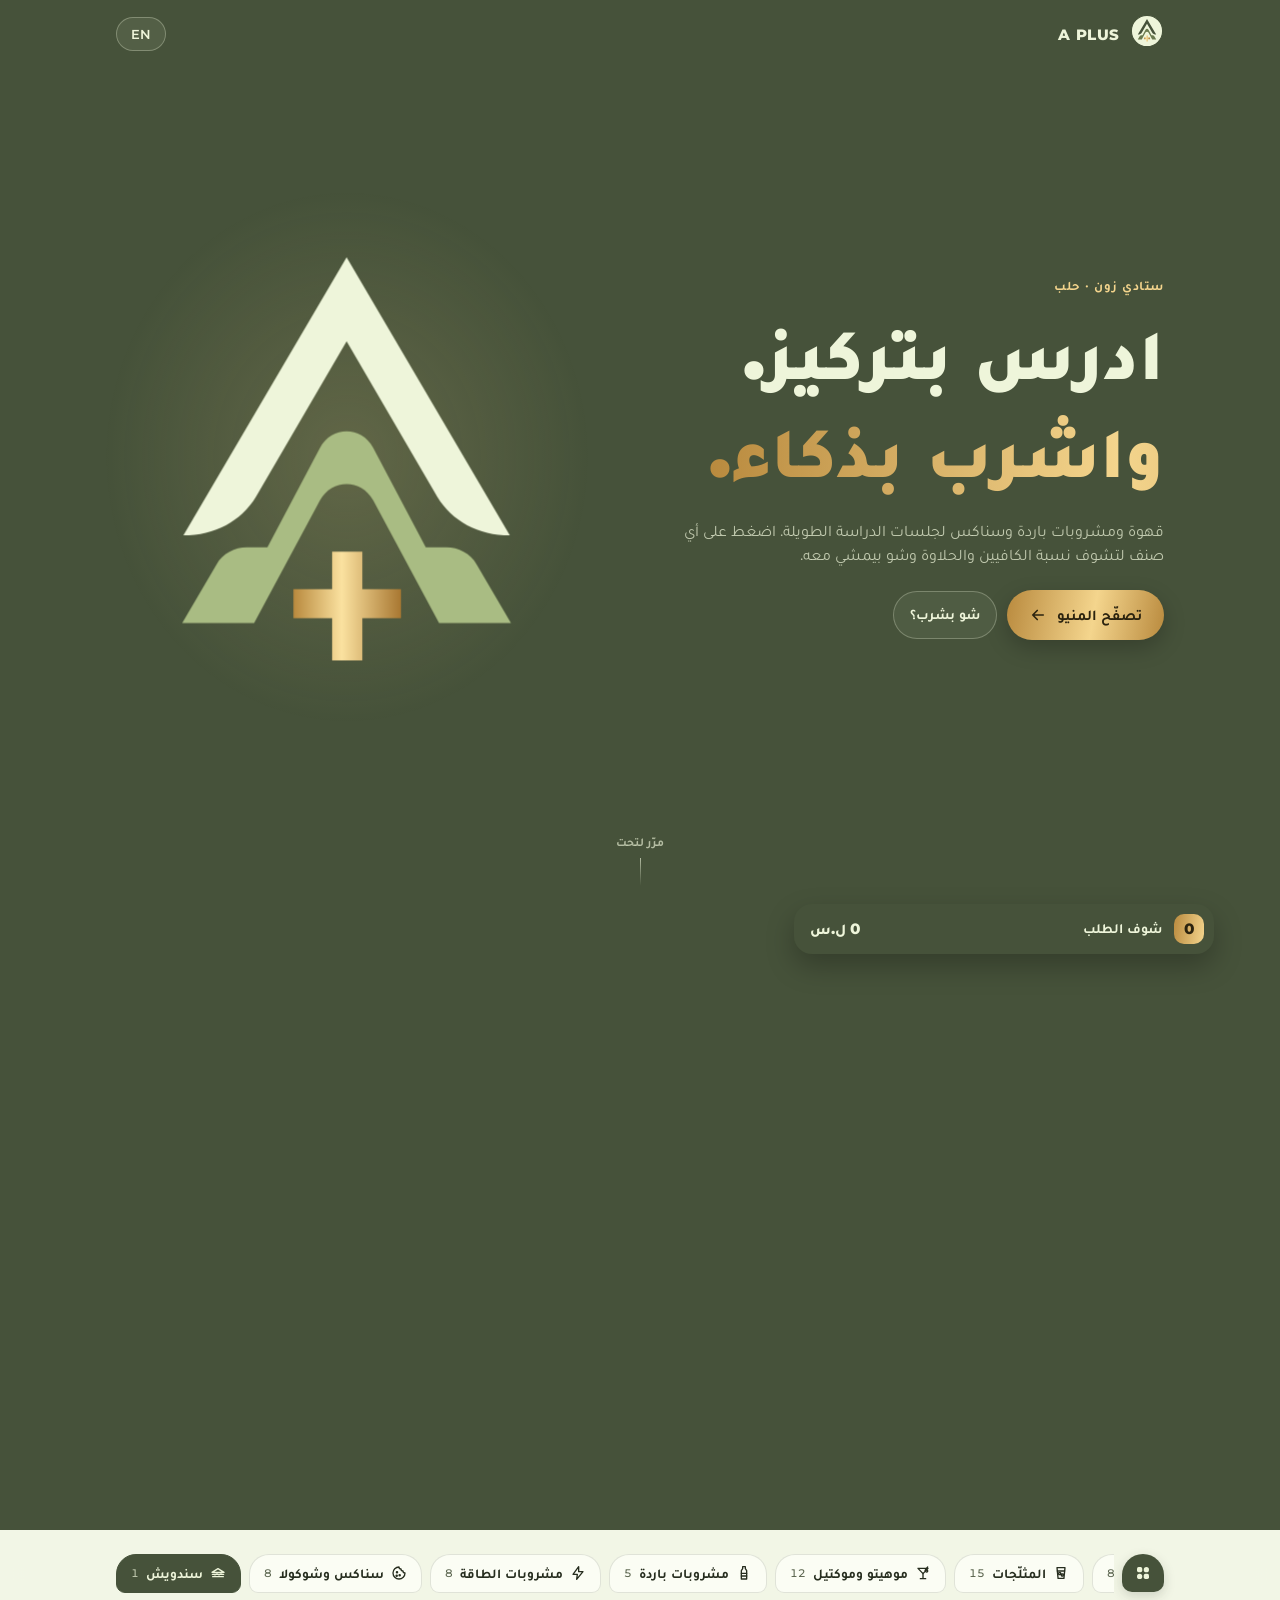
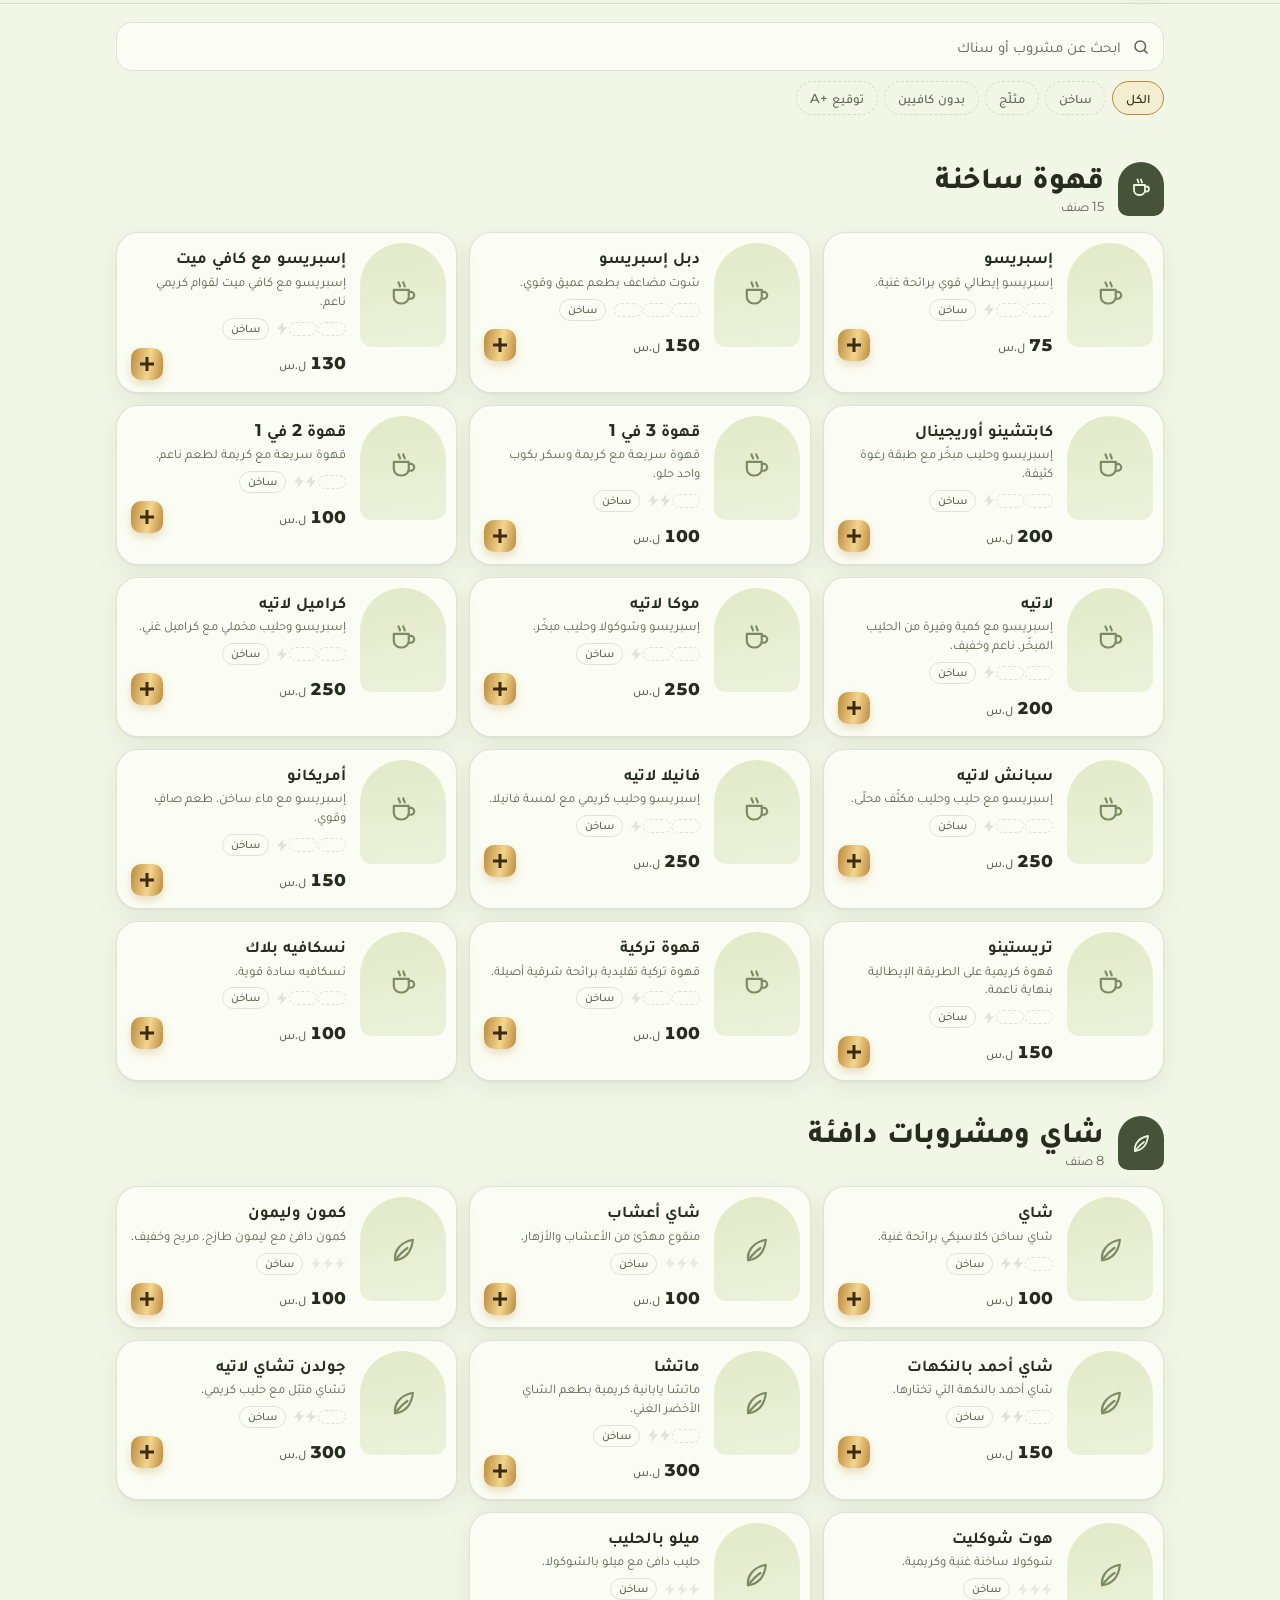
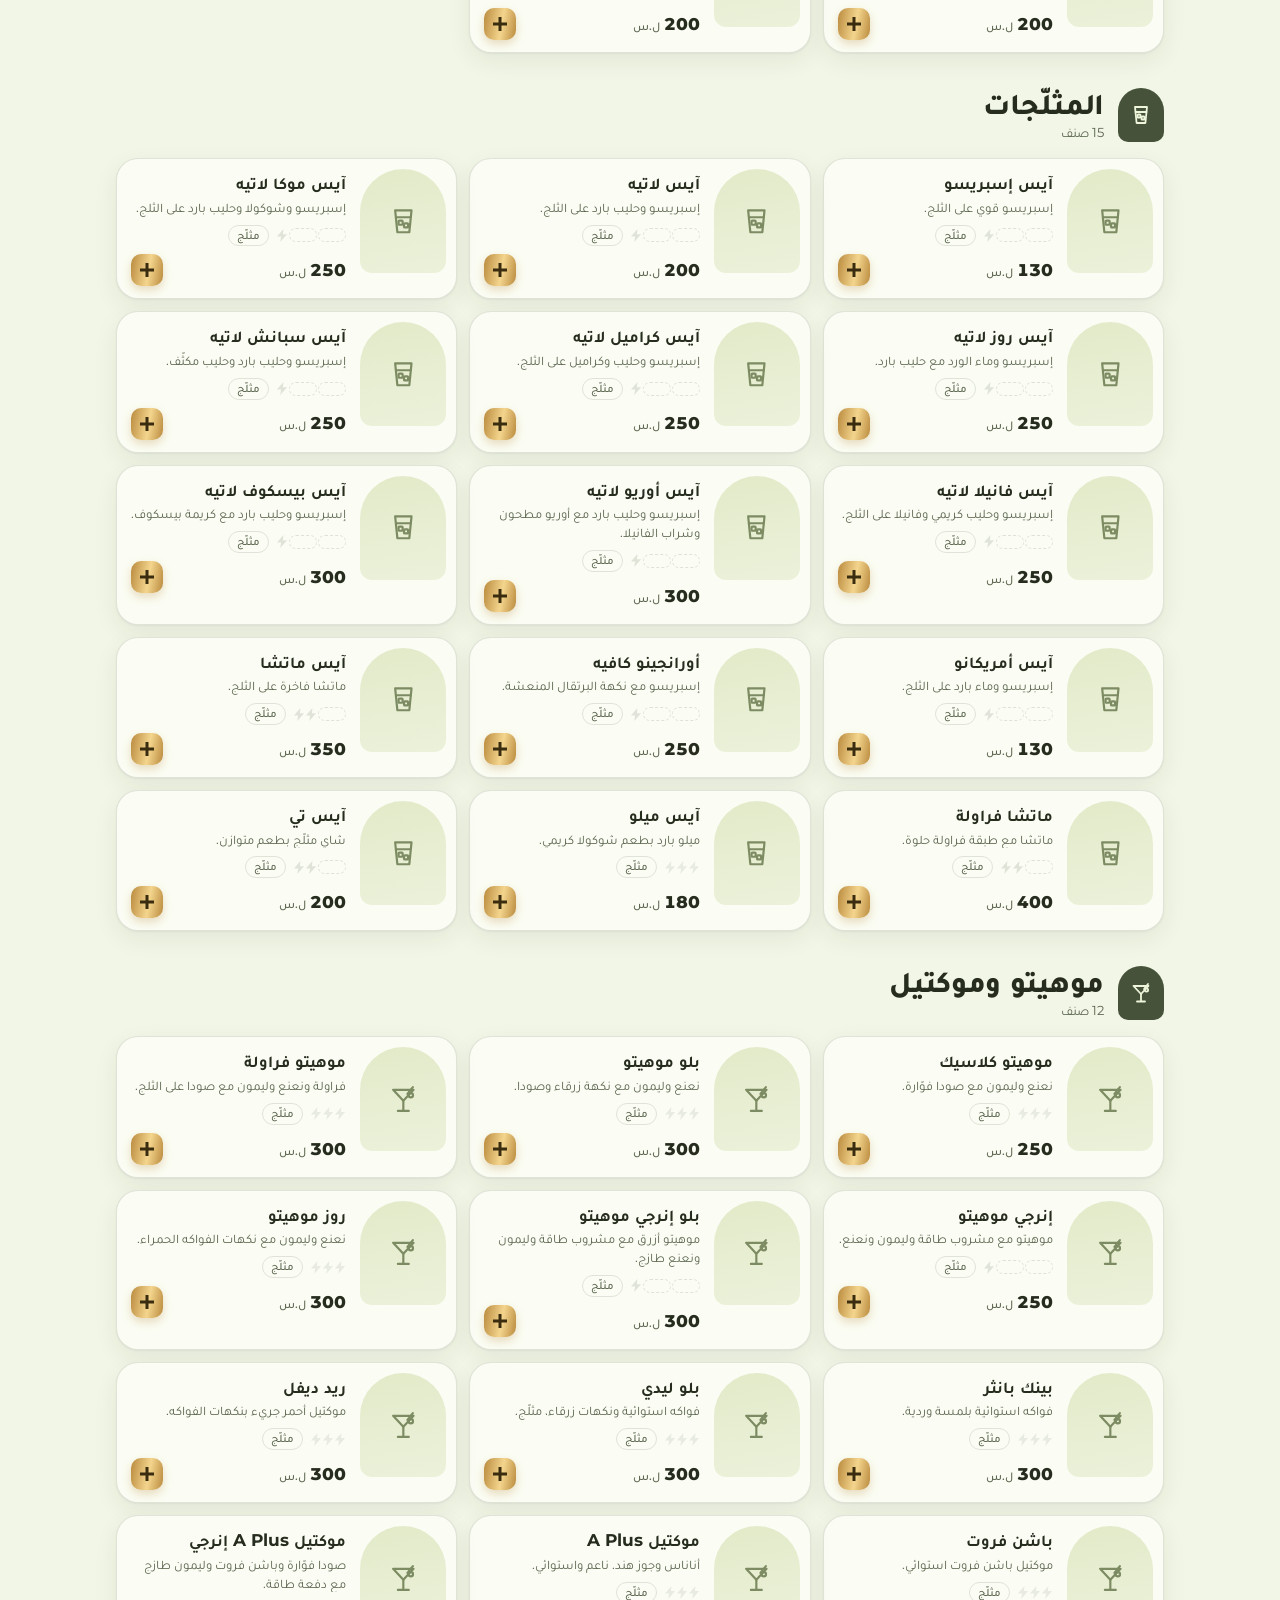
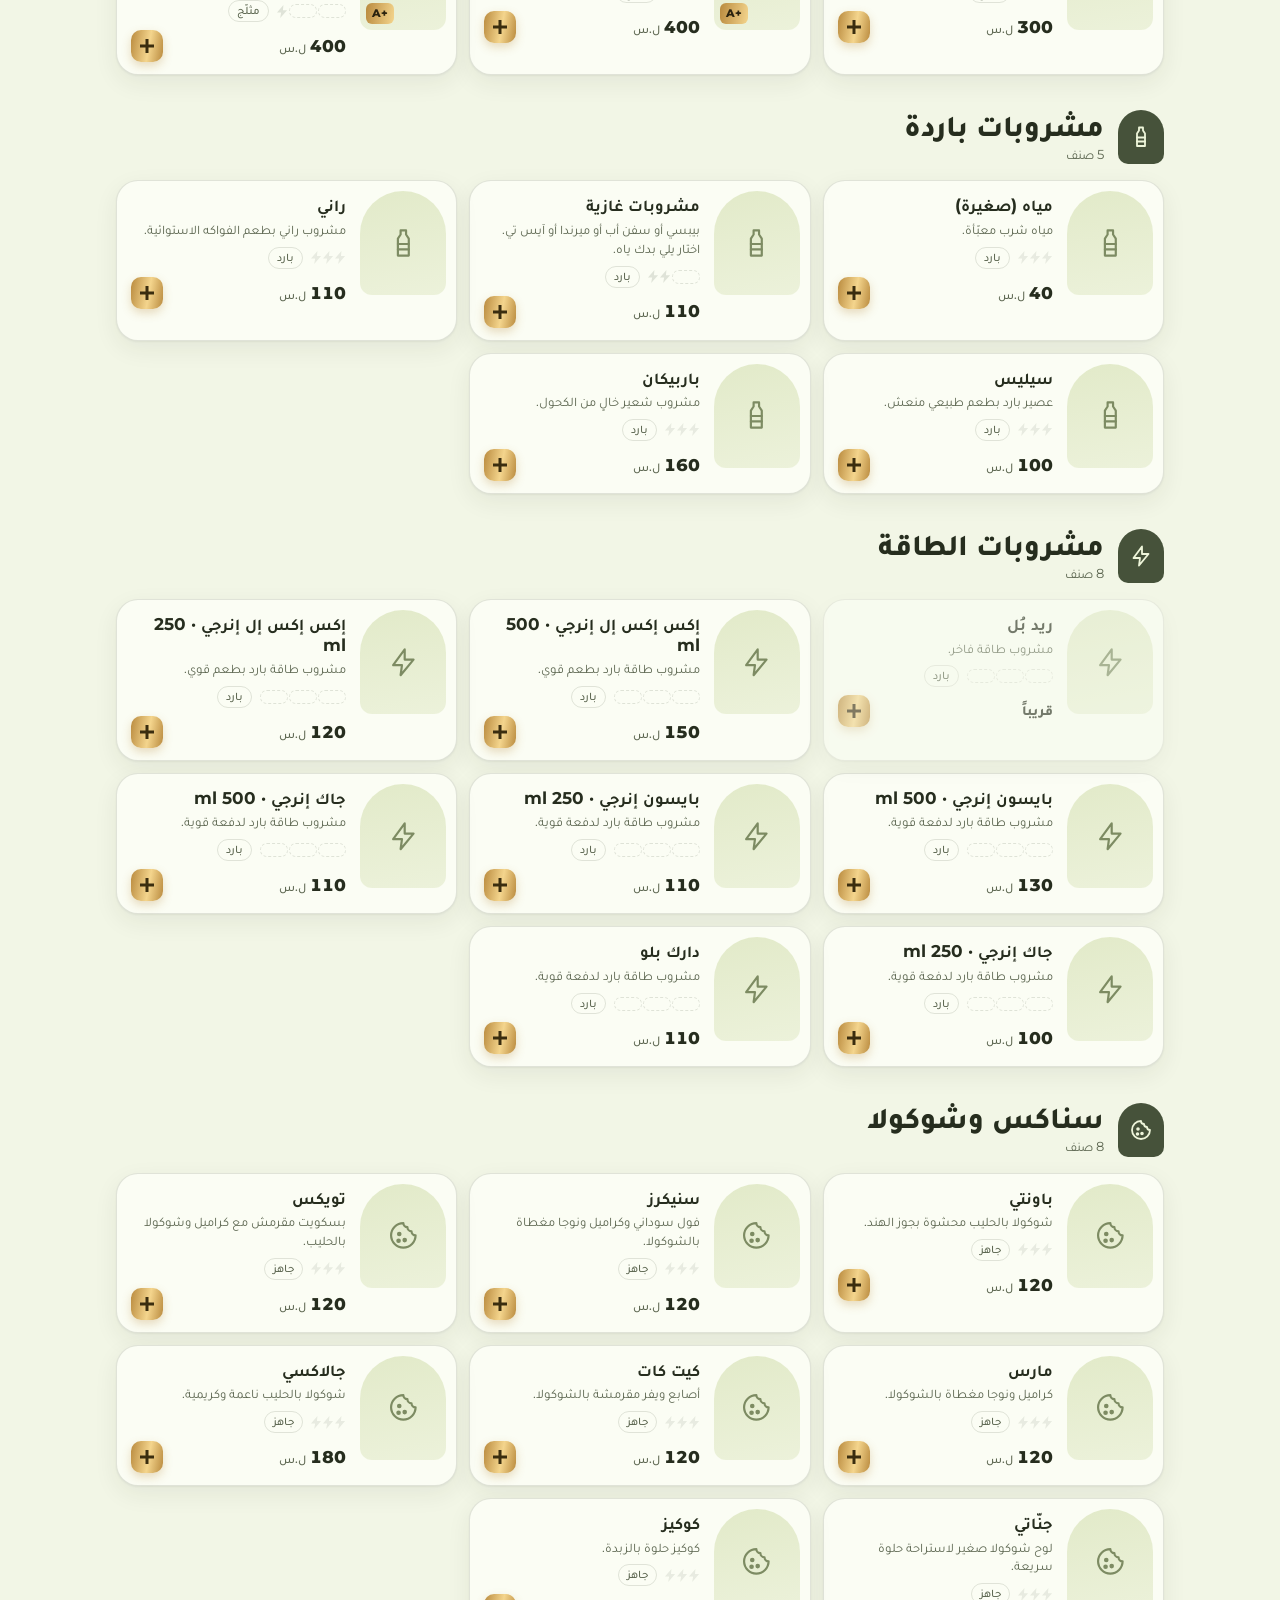
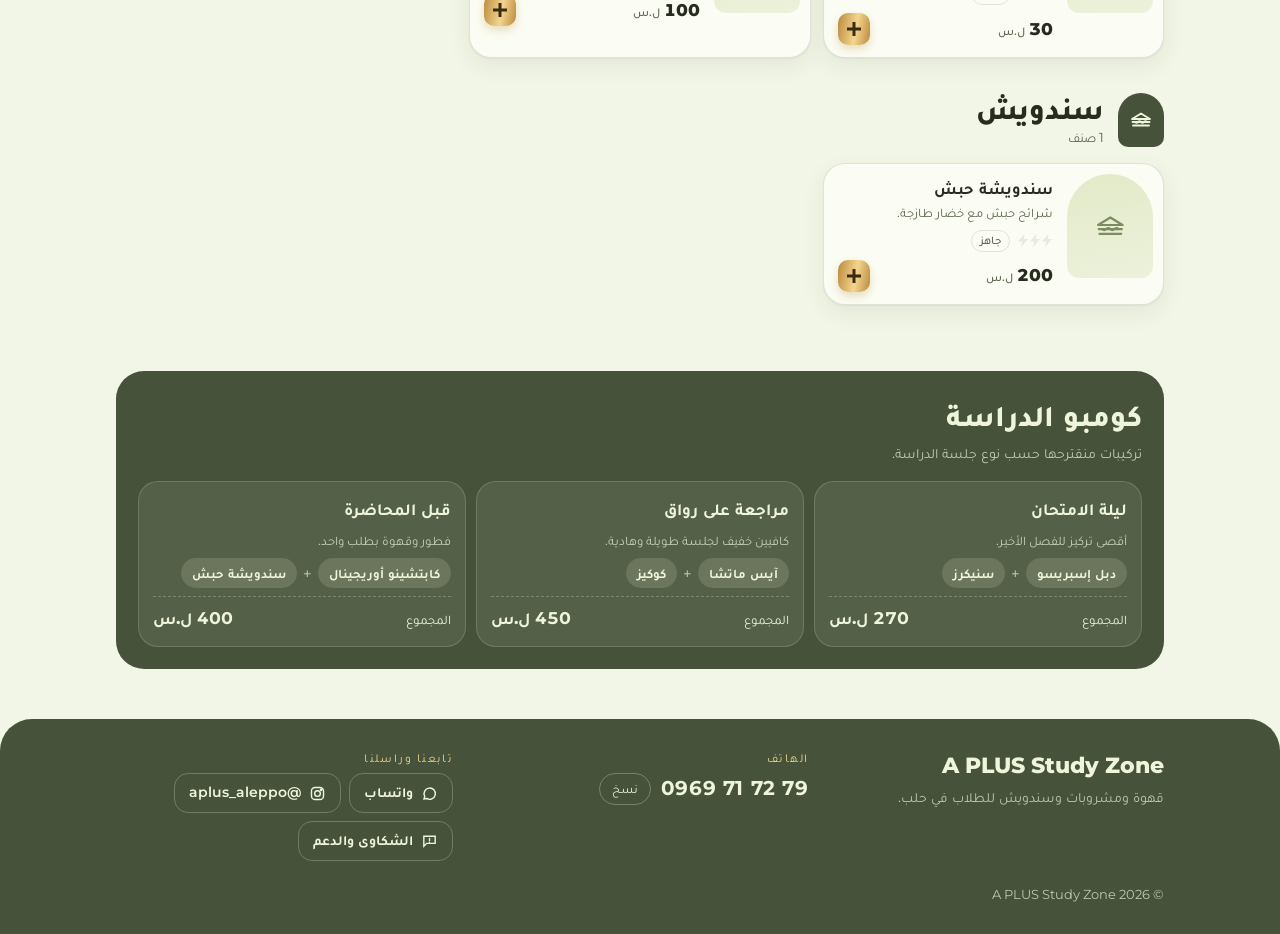
==== commit ad705b06: "Branded sections dropdown and scroll Sections dropdown in the sticky rail (icons, counts, active sec" ====
--- a/index.html
+++ b/index.html
@@ -172,6 +172,59 @@
 .chip.on{background:var(--brand);color:var(--on-brand);border-color:var(--brand)}
 .chip.on small{color:inherit;opacity:.7}
 
+/* BRANDED SCROLL: gold scrollbar on desktop, gold progress line under the rail (phones hide scrollbars) */
+::-webkit-scrollbar{width:11px;height:11px}
+::-webkit-scrollbar-track{background:var(--bg)}
+::-webkit-scrollbar-thumb{background:linear-gradient(var(--gold-a),var(--gold-b) 50%,var(--gold-a));border-radius:11px 11px 6px 6px;border:3px solid var(--bg)}
+::-webkit-scrollbar-thumb:hover{background:var(--brand);border-width:2px}
+.sheet::-webkit-scrollbar-track,.sec-menu::-webkit-scrollbar-track{background:var(--surface)}
+.sheet::-webkit-scrollbar-thumb,.sec-menu::-webkit-scrollbar-thumb{border-color:var(--surface)}
+.finder::-webkit-scrollbar-track{background:var(--hero-bg)}
+.finder::-webkit-scrollbar-thumb{border-color:var(--hero-bg)}
+@supports (-moz-appearance:none){html,.sheet,.finder,.sec-menu{scrollbar-width:thin;scrollbar-color:var(--gold-a) transparent}}
+.rail-prog{position:absolute;inset-inline:0;bottom:-1px;height:2px;pointer-events:none;background:linear-gradient(90deg,var(--gold-a),var(--gold-b));
+  transform:scaleX(var(--sp,0));transform-origin:left;box-shadow:0 0 8px rgba(244,213,141,.6)}
+:root[dir="rtl"] .rail-prog{transform-origin:right;background:linear-gradient(270deg,var(--gold-a),var(--gold-b))}
+
+/* SECTIONS DROPDOWN */
+.rail-in{display:flex;align-items:center;gap:8px}
+.rail-in .rail-row{flex:1;min-width:0}
+.sec-btn{flex:none;width:42px;height:38px;border-radius:21px 21px 10px 10px;border:0;background:var(--brand);color:var(--on-brand);display:grid;place-items:center;cursor:pointer;
+  box-shadow:0 4px 12px rgba(38,45,30,.18);transition:transform .15s,background .25s}
+.sec-btn:active{transform:scale(.93)}
+.sec-btn svg{width:18px;height:18px;transition:transform .45s cubic-bezier(.3,1.5,.5,1)}
+.sec-btn[aria-expanded="true"]{background:linear-gradient(100deg,var(--gold-a),var(--gold-b) 55%,var(--gold-a));color:#2B230F}
+.sec-btn[aria-expanded="true"] svg{transform:rotate(45deg) scale(1.1)}
+.sec-menu{position:absolute;top:calc(100% + 8px);inset-inline-start:max(12px,calc((100% - 1080px) / 2 + 12px));width:min(360px,calc(100% - 24px));
+  max-height:calc(100vh - 120px);max-height:calc(100svh - 120px);overflow-y:auto;overscroll-behavior:contain;
+  background:var(--surface);border:1px solid var(--line);border-radius:30px 30px 20px 20px;padding:10px;box-shadow:0 24px 60px rgba(18,22,13,.28);
+  transform-origin:top left;opacity:0;visibility:hidden;transform:translateY(-10px) scale(.96);
+  transition:opacity .2s,transform .3s var(--ease),visibility 0s .3s}
+:root[dir="rtl"] .sec-menu{transform-origin:top right}
+.sec-menu.open{opacity:1;visibility:visible;transform:none;transition:opacity .2s,transform .4s var(--ease),visibility 0s}
+.dd-head{display:flex;align-items:center;gap:8px;padding:8px 10px 8px;font-size:11.5px;font-weight:700;letter-spacing:.16em;text-transform:uppercase;color:var(--gold)}
+:root[lang="ar"] .dd-head{letter-spacing:0;font-size:13px}
+.dd-head::after{content:"";flex:1;height:1px;background:linear-gradient(90deg,var(--line),transparent)}
+:root[dir="rtl"] .dd-head::after{background:linear-gradient(270deg,var(--line),transparent)}
+.dd-item{position:relative;display:flex;align-items:center;gap:12px;width:100%;border:0;background:none;border-radius:16px;padding:7px 10px;text-align:start;cursor:pointer;
+  font-weight:650;font-size:14.5px;color:var(--ink);opacity:0;transform:translateY(8px);
+  transition:background .2s,opacity .3s,transform .4s var(--ease);transition-delay:0s}
+.sec-menu.open .dd-item{opacity:1;transform:none;transition-delay:0s,calc(var(--i) * 32ms + 60ms),calc(var(--i) * 32ms + 60ms)}
+.dd-item:hover,.dd-item:focus-visible{background:color-mix(in srgb,var(--brand-soft) 70%,transparent);outline:none}
+.dd-item .di{width:36px;height:40px;flex:none;border-radius:18px 18px 9px 9px;background:var(--brand-soft);color:var(--sage);display:grid;place-items:center;transition:background .25s,color .25s,transform .3s var(--ease)}
+.dd-item .di svg{width:19px;height:19px}
+.dd-item:hover .di{transform:translateY(-2px)}
+.dd-item small{margin-inline-start:auto;min-width:26px;height:22px;padding-inline:7px;border-radius:999px;display:grid;place-items:center;font-size:12px;font-weight:700;color:var(--muted);background:var(--bg);font-variant-numeric:tabular-nums}
+.dd-item.on .di{background:var(--brand);color:var(--on-brand)}
+.dd-item.on small{color:#2B230F;background:linear-gradient(100deg,var(--gold-a),var(--gold-b))}
+.dd-item.on::before{content:"";position:absolute;inset-inline-start:-10px;top:50%;width:4px;height:22px;margin-top:-11px;border-radius:0 4px 4px 0;background:var(--gold-a)}
+:root[dir="rtl"] .dd-item.on::before{border-radius:4px 0 0 4px}
+.dd-find{display:flex;align-items:center;justify-content:center;gap:8px;width:100%;margin-top:8px;border:0;border-radius:16px;padding:12px;font-weight:800;font-size:14px;cursor:pointer;
+  background:var(--hero-bg);color:var(--hero-ink);opacity:0;transition:opacity .3s .3s,transform .15s}
+.sec-menu.open .dd-find{opacity:1}
+.dd-find:active{transform:scale(.98)}
+.dd-find svg{width:17px;height:17px;color:var(--gold-b)}
+
 /* TOOLS */
 .tools{display:flex;flex-direction:column;gap:10px;padding-block:18px 4px}
 .search{position:relative}
@@ -413,7 +466,11 @@
 /* back to top */
 .totop{width:42px;height:42px;align-self:center;border-radius:50%;border:1px solid var(--line);background:var(--surface);color:var(--ink);display:grid;place-items:center;cursor:pointer;box-shadow:var(--shadow);
   opacity:0;transform:translateY(10px) scale(.8);pointer-events:none;transition:opacity .3s,transform .3s var(--ease)}
+.totop{position:relative}
 .totop svg{width:18px;height:18px}
+.totop .tt-ring{position:absolute;inset:-4px;width:calc(100% + 8px);height:calc(100% + 8px);transform:rotate(-90deg);pointer-events:none}
+.tt-ring circle{fill:none;stroke-width:2.5;stroke:var(--line)}
+.tt-ring circle + circle{stroke:var(--gold-a);stroke-linecap:round;stroke-dasharray:100;stroke-dashoffset:100}
 .totop.on{opacity:1;transform:none;pointer-events:auto}
 
 @media (prefers-reduced-motion:reduce){
@@ -472,7 +529,18 @@
  </div>
 </header>
 
-<nav class="rail" aria-label="Menu sections"><div class="wrap"><div class="rail-row" id="rail"></div></div></nav>
+<nav class="rail" aria-label="Menu sections">
+  <div class="wrap rail-in">
+    <button class="sec-btn" id="secBtn" type="button" aria-expanded="false" aria-controls="secMenu" aria-haspopup="true"><svg viewBox="0 0 24 24" fill="currentColor"><rect x="4" y="4" width="7" height="7" rx="2.2"/><rect x="13" y="4" width="7" height="7" rx="3.5"/><rect x="4" y="13" width="7" height="7" rx="3.5"/><rect x="13" y="13" width="7" height="7" rx="2.2"/></svg></button>
+    <div class="rail-row" id="rail"></div>
+  </div>
+  <div class="sec-menu" id="secMenu">
+    <div class="dd-head" data-t="jump"></div>
+    <div id="secList" role="menu"></div>
+    <button class="dd-find" type="button" id="ddFind"><svg viewBox="0 0 24 24" fill="none" stroke="currentColor" stroke-width="2" stroke-linecap="round" stroke-linejoin="round"><path d="M12 3l2.4 5.2L20 9l-4 4 1 5.6L12 16l-5 2.6L8 13 4 9l5.6-.8z"/></svg><span data-t="find"></span></button>
+  </div>
+  <i class="rail-prog" id="railProg"></i>
+</nav>
 
 <div class="wrap">
   <div class="tools">
@@ -527,7 +595,7 @@
 </button>
 
 <div class="fab">
-  <button class="totop" id="toTop" type="button" aria-label="Back to top"><svg viewBox="0 0 24 24" fill="none" stroke="currentColor" stroke-width="2.2" stroke-linecap="round" stroke-linejoin="round"><path d="M12 19V5M6 11l6-6 6 6"/></svg></button>
+  <button class="totop" id="toTop" type="button" aria-label="Back to top"><svg class="tt-ring" viewBox="0 0 48 48" aria-hidden="true"><circle cx="24" cy="24" r="21"/><circle id="toTopRing" cx="24" cy="24" r="21" pathLength="100"/></svg><svg viewBox="0 0 24 24" fill="none" stroke="currentColor" stroke-width="2.2" stroke-linecap="round" stroke-linejoin="round"><path d="M12 19V5M6 11l6-6 6 6"/></svg></button>
 </div>
 
 <div class="scrim" id="scrim"></div>
@@ -572,7 +640,7 @@
     add:'Add to tray', added:'Added', tray:'Your tray', view:'View tray', send:'Send on WhatsApp', clearTray:'Clear tray',
     trayEmpty:'Your tray is empty. Tap + on any item to add it.', total:'Total', top:'Back to top',
     waMsg:'Hi A PLUS, I would like to order:', trayNote:'Show this to the waiter or send it on WhatsApp.', table:n=>`Table ${n}`,
-    share:'Share', linkCopied:'Link copied', shareTxt:n=>`${n} at A PLUS Study Zone`},
+    share:'Share', linkCopied:'Link copied', shareTxt:n=>`${n} at A PLUS Study Zone`, jump:'Jump to a section', sections:'All sections'},
   ar:{eyebrow:'ستادي زون · حلب', title:'<span class="ln"><span>ادرس بتركيز.</span></span><span class="ln"><em>واشرب بذكاء.</em></span>', sub:'قهوة ومشروبات باردة وسناكس لجلسات الدراسة الطويلة. اضغط على أي صنف لتشوف نسبة الكافيين والحلاوة وشو بيمشي معه.', cta:'تصفّح المنيو', search:'ابحث عن مشروب أو سناك', all:'الكل', hot:'ساخن', iced:'مثلّج', nocaf:'بدون كافيين', sig:'توقيع <bdi dir="ltr">A+</bdi>', caffeine:'الكافيين', sweet:'الحلاوة', served:'التقديم', size:'الحجم', pairs:'بيمشي معه', combos:'كومبو الدراسة', combosSub:'تركيبات منقترحها حسب نوع جلسة الدراسة.', together:'المجموع', soon:'قريباً', empty:'ما في نتائج. جرّب كلمة تانية أو امسح الفلاتر.', clear:'امسح الفلاتر', contact:'تابعنا وراسلنا', call:'الهاتف', copy:'نسخ', copied:'تم النسخ', wa:'واتساب', complaints:'الشكاوى والدعم', where:'قهوة ومشروبات وسندويش للطلاب في حلب.', cafL:['بدون','خفيف','متوسط','قوي'], sugL:['بدون','قليل','متوسط','حلو'], temp:{h:'ساخن',i:'مثلّج',c:'بارد',r:'جاهز'}, cur:'ل.س', items:n=>`${n} صنف`, sigNote:'توقيع المكان. موجود بس عند A PLUS.', scroll:'مرّر لتحت', langBtn:'EN',
     find:'شو بشرب؟', step:i=>`${i} من 3`,
     q1:'شو نوع جلسة الدراسة؟', q2:'ساخن ولا مثلّج؟', q3:'قديش بدك ياه حلو؟',
@@ -582,7 +650,7 @@
     add:'أضف للطلب', added:'انضاف', tray:'طلبك', view:'شوف الطلب', send:'ابعت عالواتساب', clearTray:'امسح الطلب',
     trayEmpty:'الطلب فاضي. اضغط + على أي صنف لتضيفه.', total:'المجموع', top:'لفوق',
     waMsg:'مرحبا A PLUS، بدي اطلب:', trayNote:'فرجيه للجرسون أو ابعته عالواتساب.', table:n=>`طاولة ${n}`,
-    share:'شارك', linkCopied:'تم نسخ الرابط', shareTxt:n=>`${n} من A PLUS ستادي زون`}
+    share:'شارك', linkCopied:'تم نسخ الرابط', shareTxt:n=>`${n} من A PLUS ستادي زون`, jump:'روح عالقسم', sections:'كل الأقسام'}
 };
 
 /* ---------- DATA ----------
@@ -729,12 +797,14 @@
   $('#langBtn').textContent = L().langBtn;
   $('#tableTag').hidden = !table; $('#tableTag span').textContent = table ? L().table(table) : '';
   $('#q').placeholder = L().search;
+  $('#secBtn').setAttribute('aria-label', L().sections);
   $('#filters').innerHTML = ['all','hot','iced','nocaf','sig'].map(f=>`<button class="f ${f===filter?'on':''}" type="button" data-f="${f}">${L()[f]}</button>`).join('');
 }
 
 function renderMenu(){
   const visible = CATS.map(c=>({c, items:ITEMS.filter(it=>it.c===c.id && match(it))})).filter(g=>g.items.length);
   $('#rail').innerHTML = visible.map(({c,items},i)=>`<button class="chip ${i===0?'on':''}" type="button" data-sec="${c.id}">${svg(c.id,2)}${c[lang]}<small>${items.length}</small></button>`).join('');
+  $('#secList').innerHTML = visible.map(({c,items},i)=>`<button class="dd-item ${i===0?'on':''}" type="button" role="menuitem" data-sec="${c.id}" style="--i:${i}"><span class="di">${svg(c.id,1.9)}</span>${c[lang]}<small>${items.length}</small></button>`).join('');
   $('#menu').innerHTML = visible.map(({c,items})=>`<section class="sec" id="sec-${c.id}">
       <div class="sec-head"><div class="sec-ic">${svg(c.id,1.8)}</div><div><h2>${c[lang]}</h2><p>${L().items(items.length)}</p></div></div>
       <div class="grid">${items.map(card).join('')}</div></section>`).join('');
@@ -784,6 +854,7 @@
 function setChip(id){
   const row = $('#rail'); let target;
   row.querySelectorAll('.chip').forEach(c=>{ const on = c.dataset.sec===id; c.classList.toggle('on',on); if(on) target=c; });
+  document.querySelectorAll('#secList .dd-item').forEach(d=>d.classList.toggle('on', d.dataset.sec===id));
   if(target){
     const rr=row.getBoundingClientRect(), tr=target.getBoundingClientRect();
     row.scrollBy({left:(tr.left+tr.width/2)-(rr.left+rr.width/2),behavior:'smooth'});
@@ -838,8 +909,8 @@
 /* ---------- EVENTS ---------- */
 document.addEventListener('click',e=>{
   const idEl = e.target.closest('[data-id]'); if(idEl){ openSheet(idEl.dataset.id); return; }
-  const chip = e.target.closest('.chip');
-  if(chip){ lockSpy=Date.now()+900; setChip(chip.dataset.sec); $('#sec-'+chip.dataset.sec).scrollIntoView({behavior:matchMedia('(prefers-reduced-motion: reduce)').matches?'auto':'smooth'}); return; }
+  const chip = e.target.closest('[data-sec]');
+  if(chip){ ddOpen(false); lockSpy=Date.now()+900; setChip(chip.dataset.sec); $('#sec-'+chip.dataset.sec).scrollIntoView({behavior:matchMedia('(prefers-reduced-motion: reduce)').matches?'auto':'smooth'}); return; }
   const f = e.target.closest('.f');
   if(f){ filter=f.dataset.f; renderStatic(); renderMenu(); return; }
 });
@@ -959,9 +1030,32 @@
 });
 addEventListener('keydown', e=>{ if(e.key!=='Escape') return; if($('#finder').classList.contains('on')) closeFinder(); else if($('#trayPanel').classList.contains('on')) closeTray(); });
 
-/* ---------- BACK TO TOP ---------- */
-(()=>{ const b=$('#toTop'); let tk=false;
-  addEventListener('scroll',()=>{ if(tk) return; tk=true; requestAnimationFrame(()=>{ b.classList.toggle('on', scrollY > 900); tk=false; }); },{passive:true});
+/* ---------- SECTIONS DROPDOWN ---------- */
+function ddOpen(open){
+  const m = $('#secMenu'), b = $('#secBtn');
+  if(m.classList.contains('open') === open) return;
+  m.classList.toggle('open', open); b.setAttribute('aria-expanded', open);
+  if(open){ buzz(); setTimeout(()=>{ (m.querySelector('.dd-item.on') || m.querySelector('.dd-item'))?.focus({preventScroll:true}); }, 80); }
+}
+$('#secBtn').addEventListener('click', ()=>ddOpen(!$('#secMenu').classList.contains('open')));
+document.addEventListener('click', e=>{ if(!e.target.closest('#secMenu,#secBtn')) ddOpen(false); });
+$('#ddFind').addEventListener('click', ()=>{ ddOpen(false); openFinder(); });
+$('#secMenu').addEventListener('keydown', e=>{
+  const items = [...$('#secMenu').querySelectorAll('.dd-item,#ddFind')], i = items.indexOf(document.activeElement);
+  if(e.key==='ArrowDown'||e.key==='ArrowUp'){ e.preventDefault(); items[(i + (e.key==='ArrowDown'?1:-1) + items.length) % items.length].focus(); }
+  else if(e.key==='Home'||e.key==='End'){ e.preventDefault(); items[e.key==='Home'?0:items.length-1].focus(); }
+  else if(e.key==='Escape'){ ddOpen(false); $('#secBtn').focus(); }
+});
+
+/* ---------- BACK TO TOP + SCROLL PROGRESS (gold line under the rail, ring around the button) ---------- */
+(()=>{ const b=$('#toTop'), bar=$('#railProg'), ring=$('#toTopRing'); let tk=false;
+  const upd = () => {
+    const max = document.documentElement.scrollHeight - innerHeight, p = max > 0 ? Math.min(1, scrollY / max) : 0;
+    bar.style.setProperty('--sp', p.toFixed(4)); ring.style.strokeDashoffset = (100 - p*100).toFixed(2);
+    b.classList.toggle('on', scrollY > 900); tk=false;
+  };
+  addEventListener('scroll',()=>{ if(tk) return; tk=true; requestAnimationFrame(upd); },{passive:true});
+  addEventListener('resize', upd); upd();
   b.addEventListener('click',()=>scrollTo({top:0,behavior:matchMedia('(prefers-reduced-motion: reduce)').matches?'auto':'smooth'}));
   b.setAttribute('aria-label', 'Back to top');
 })();
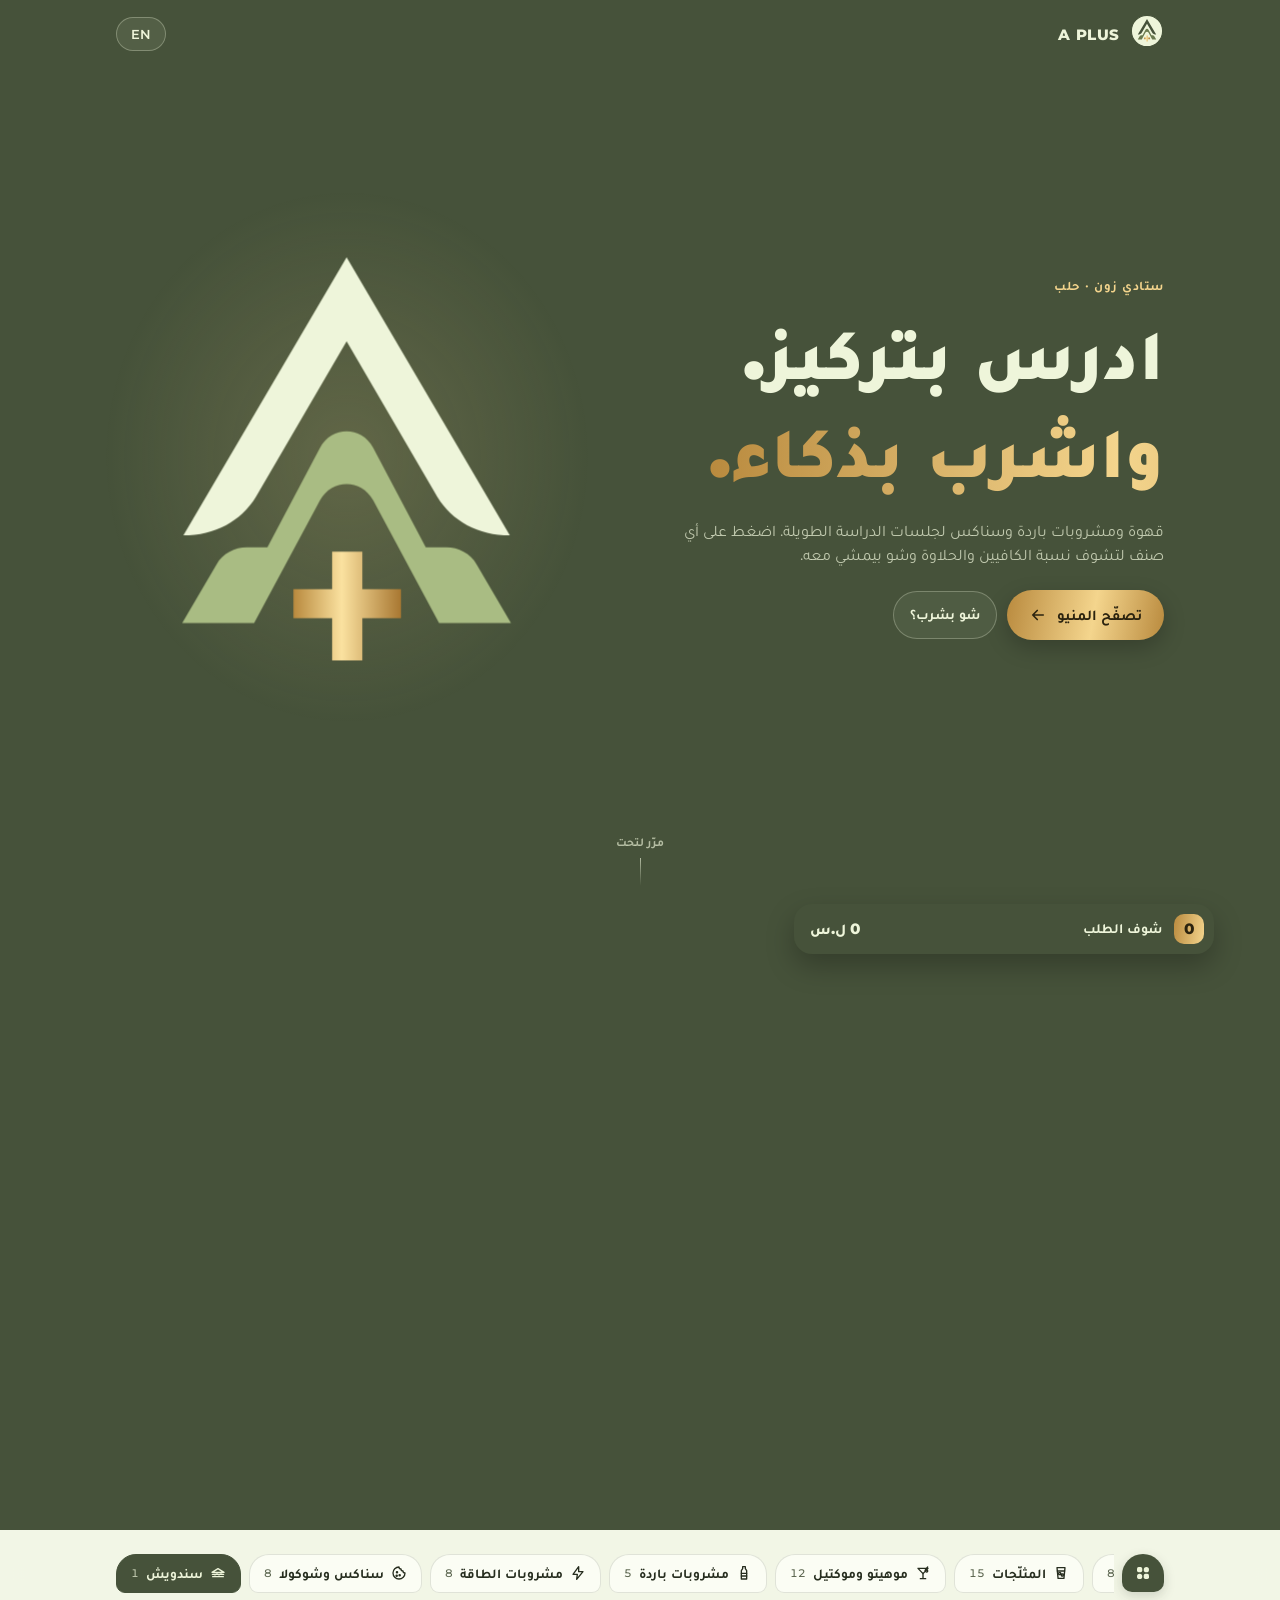
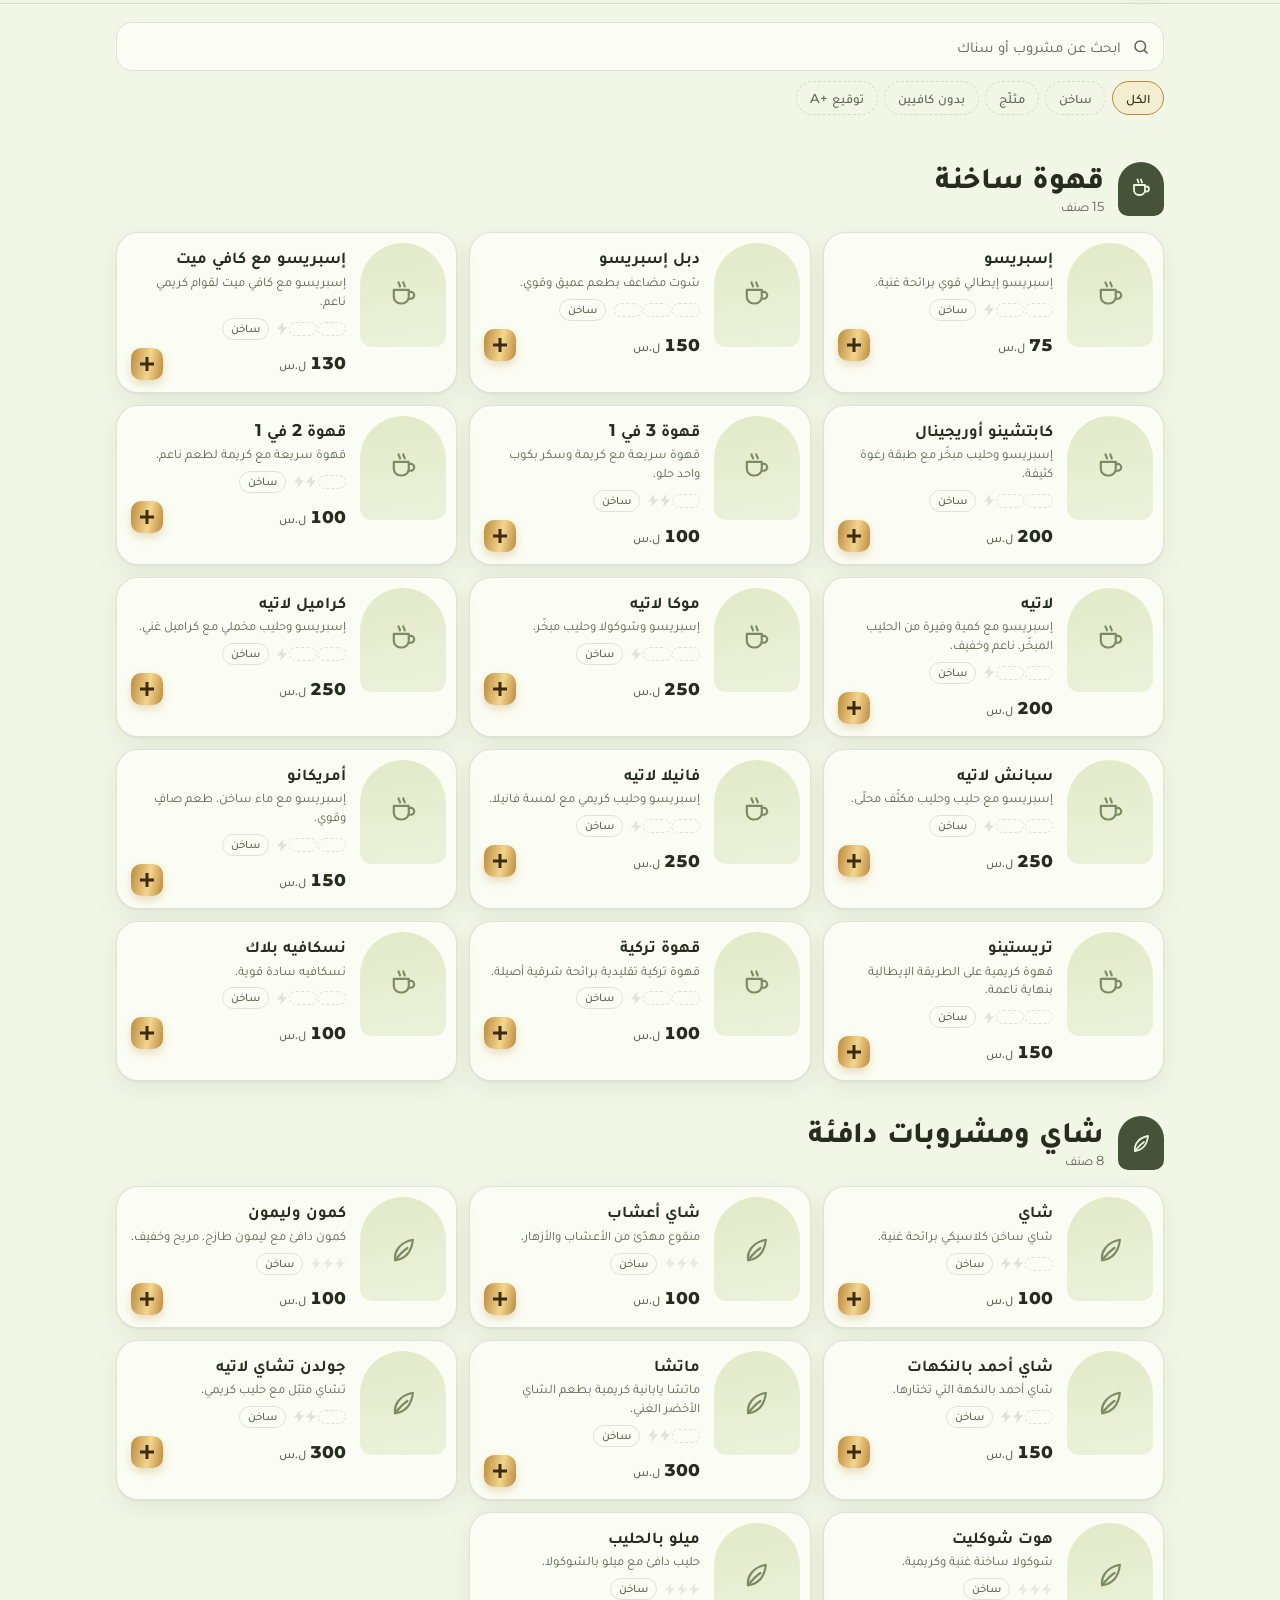
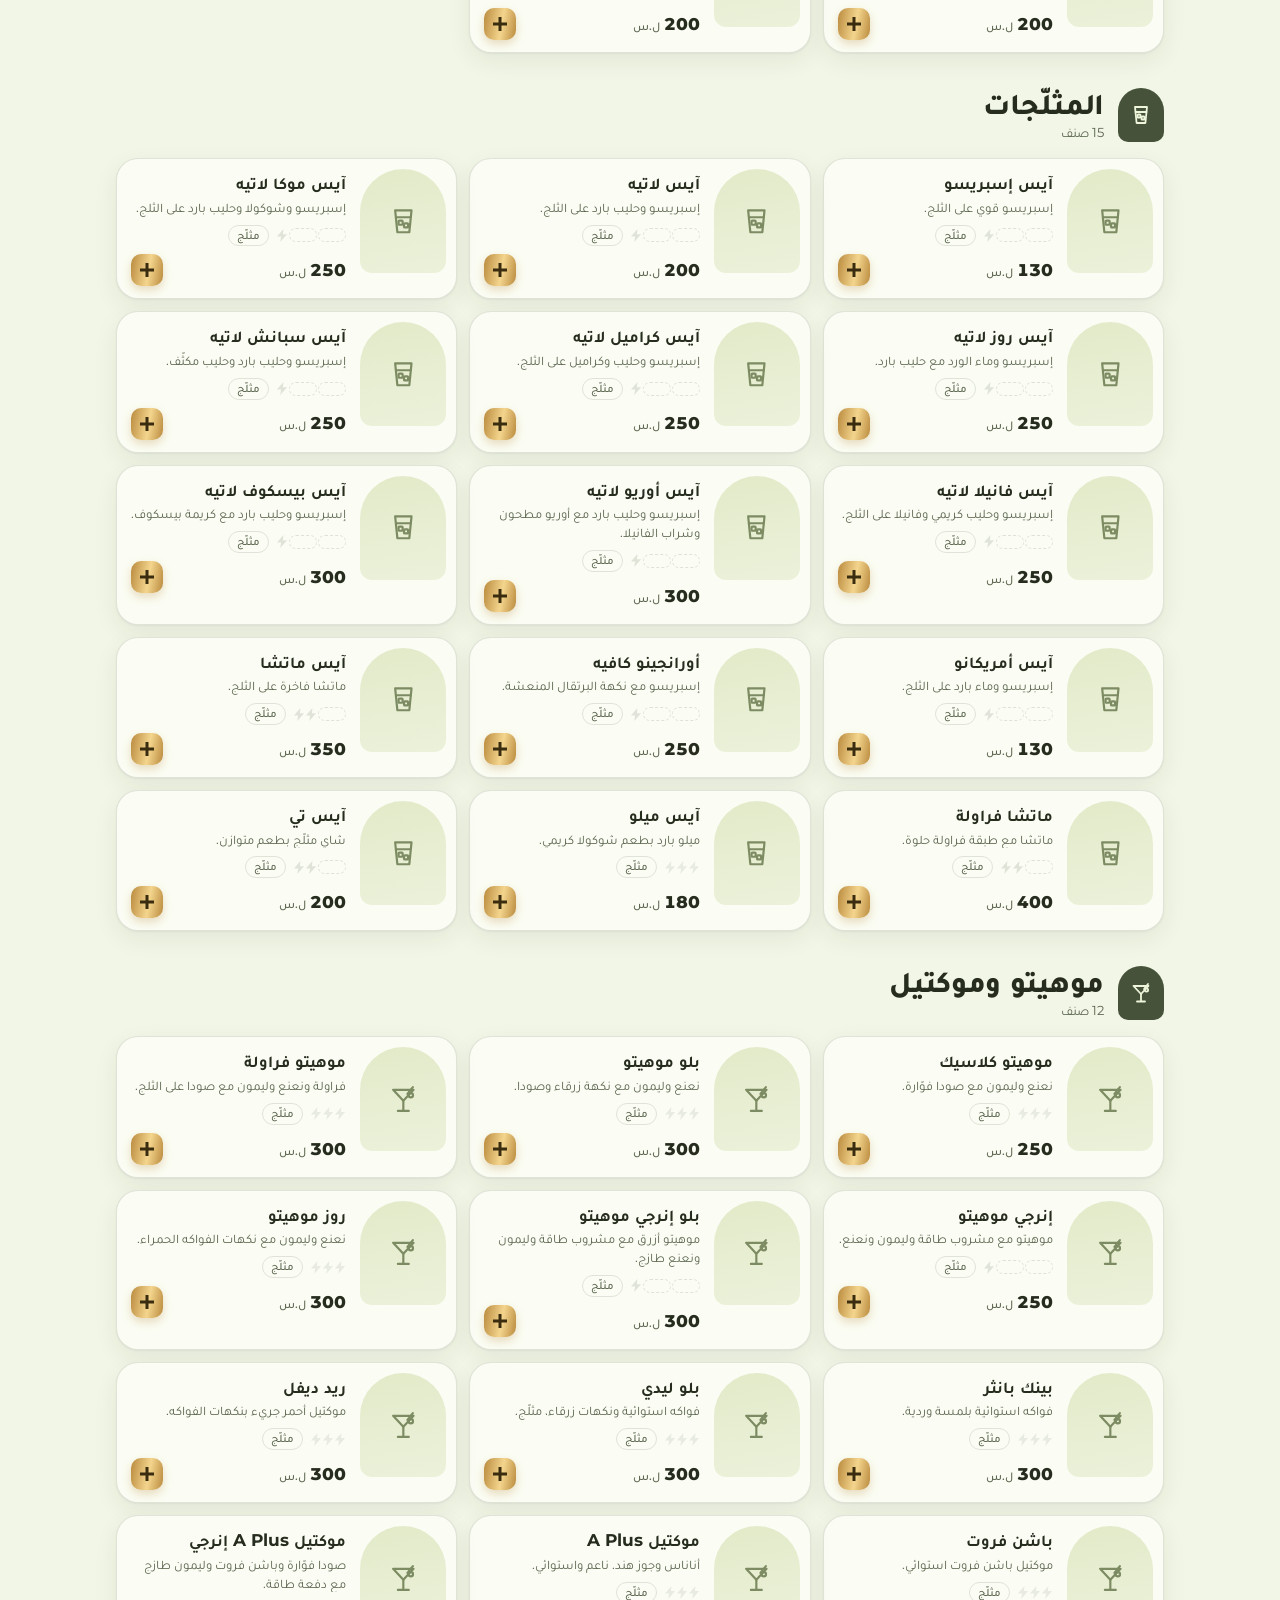
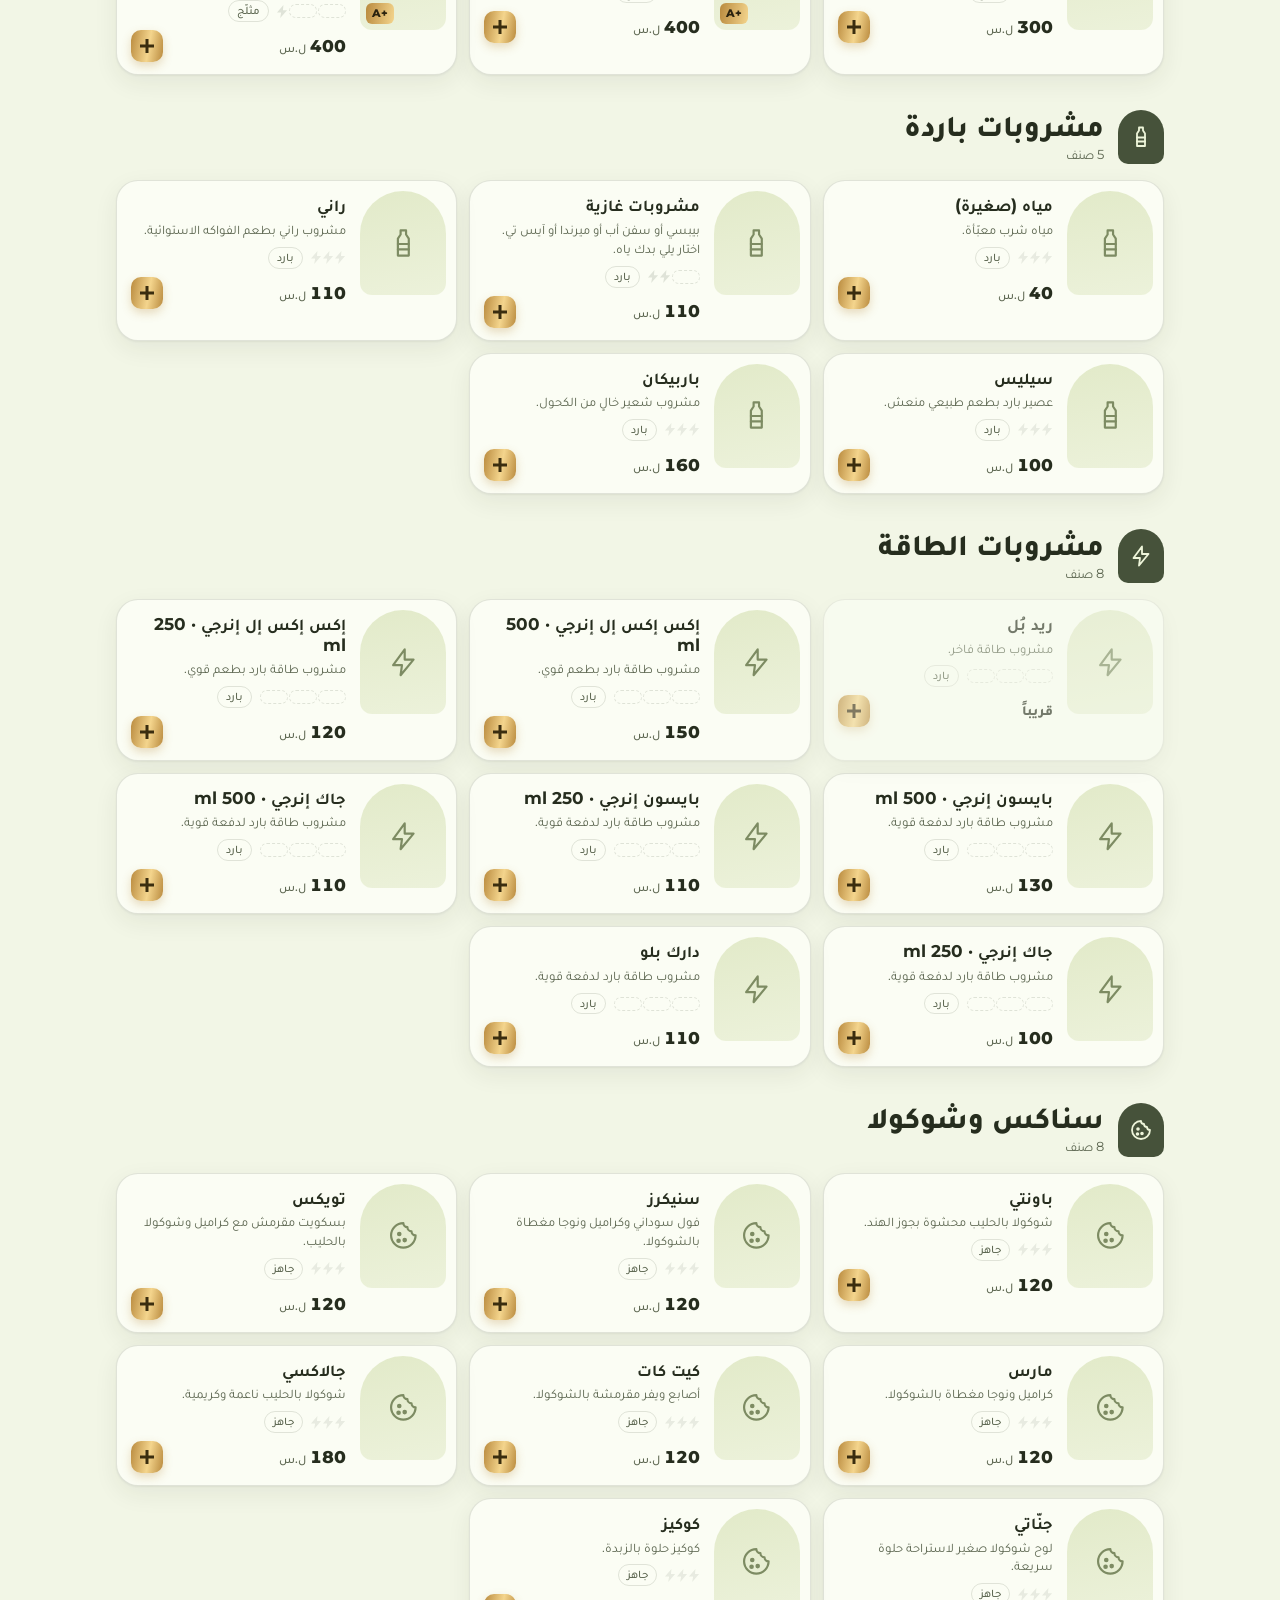
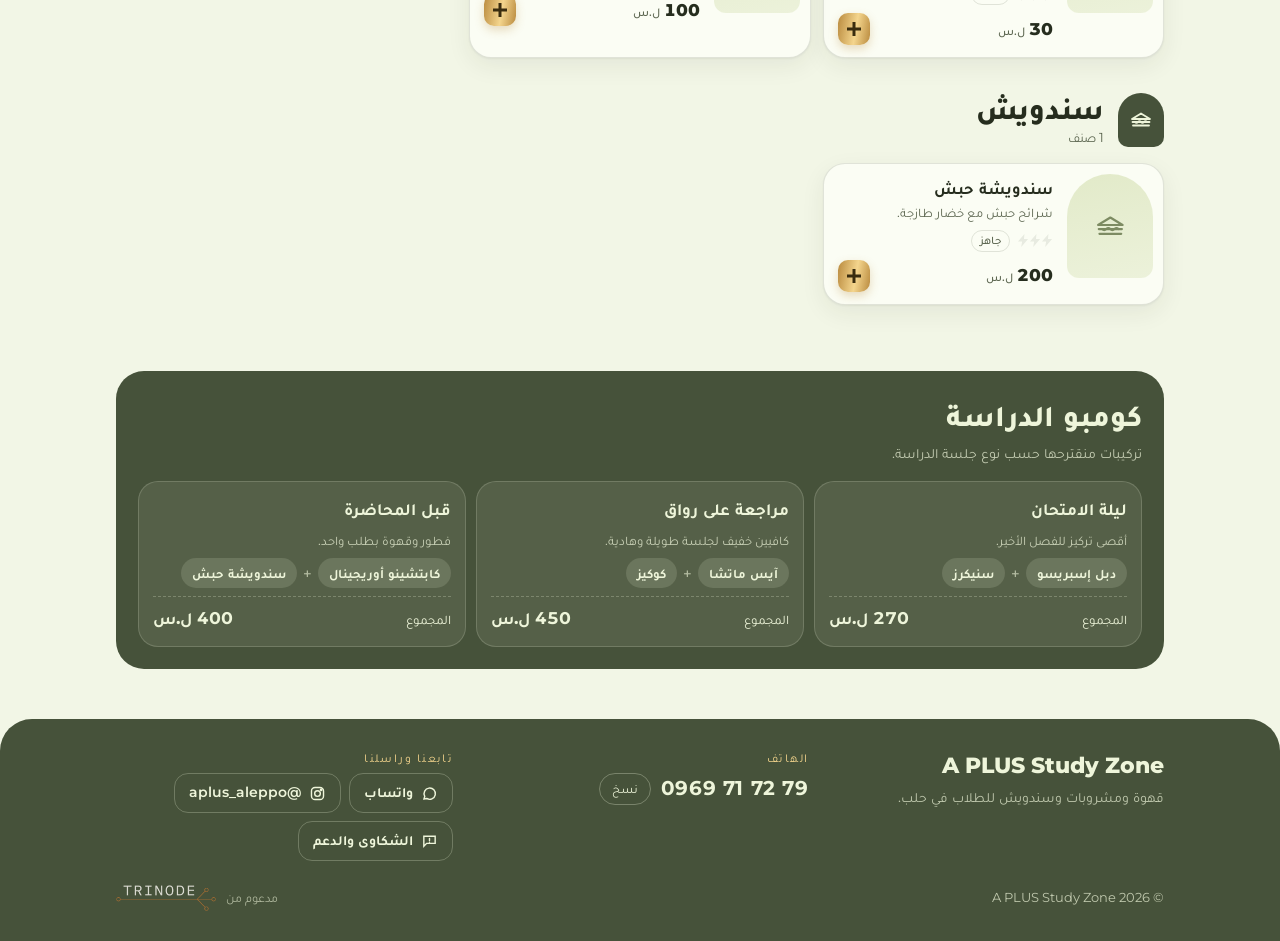
==== commit 254eff15: "Tidy the photo studio header on phones Logo, title and progress ring share one row with the buttons " ====
--- a/index.html
+++ b/index.html
@@ -308,7 +308,10 @@
 .links a{display:inline-flex;align-items:center;gap:8px;color:var(--hero-ink);text-decoration:none;border:1px solid rgba(238,245,218,.25);padding:8px 14px;border-radius:14px;font-weight:600;font-size:14px;transition:background .2s}
 .links a:hover{background:rgba(238,245,218,.1)}
 .links svg{width:17px;height:17px}
-.rights{margin-top:24px;font-size:12.5px;color:var(--hero-muted)}
+.rights{margin-top:24px;font-size:12.5px;color:var(--hero-muted);display:flex;flex-wrap:wrap;align-items:center;justify-content:space-between;gap:12px 20px}
+.powered{display:inline-flex;align-items:center;gap:10px;color:var(--hero-muted);text-decoration:none;opacity:.85;transition:opacity .2s}
+.powered:hover{opacity:1}
+.powered img{height:26px;width:auto;display:block}
 
 /* FAB */
 .fab{position:fixed;z-index:30;bottom:calc(16px + env(safe-area-inset-bottom,0px));inset-inline-start:max(12px,env(safe-area-inset-left,0px));display:flex;flex-direction:column;gap:10px;transition:opacity .3s,transform .3s}
@@ -570,7 +573,7 @@
         </div>
       </div>
     </div>
-    <div class="rights">© 2026 A PLUS Study Zone</div>
+    <div class="rights"><span>© 2026 A PLUS Study Zone</span><a class="powered" href="https://trinode.ahmad-zaven.io" target="_blank" rel="noopener"><span data-t="powered"></span><img src="trinode.png" alt="Trinode" width="100" height="26" loading="lazy"></a></div>
   </div>
 </footer>
 
@@ -631,7 +634,7 @@
 
 /* ---------- STRINGS ---------- */
 const T = {
-  en:{eyebrow:'Study Zone · Aleppo', title:'<span class="ln"><span>Study hard.</span></span><span class="ln"><em>Sip smart.</em></span>', sub:'Coffee, cold drinks and snacks for long study sessions. Tap any item to see caffeine, sweetness and what it goes well with.', cta:'Browse the menu', search:'Search drinks and snacks', all:'All', hot:'Hot', iced:'Iced', nocaf:'No caffeine', sig:'A+ signature', caffeine:'Caffeine', sweet:'Sweetness', served:'Served', size:'Size', pairs:'Goes well with', combos:'Study combos', combosSub:'Pairings we suggest for different kinds of study sessions.', together:'Together', soon:'Coming soon', empty:'Nothing matches that. Try another word or clear the filters.', clear:'Clear filters', contact:'Follow and message us', call:'Phone', copy:'Copy', copied:'Copied', wa:'WhatsApp', complaints:'Complaints & support', where:'Coffee, drinks and sandwiches for students in Aleppo.', cafL:['None','Light','Medium','Strong'], sugL:['None','Low','Medium','Sweet'], temp:{h:'Hot',i:'Iced',c:'Chilled',r:'Ready to eat'}, cur:'SP', items:n=>`${n} items`, sigNote:'House signature. Only at A PLUS.', scroll:'Scroll', langBtn:'عربي',
+  en:{eyebrow:'Study Zone · Aleppo', title:'<span class="ln"><span>Study hard.</span></span><span class="ln"><em>Sip smart.</em></span>', sub:'Coffee, cold drinks and snacks for long study sessions. Tap any item to see caffeine, sweetness and what it goes well with.', cta:'Browse the menu', search:'Search drinks and snacks', all:'All', hot:'Hot', iced:'Iced', nocaf:'No caffeine', sig:'A+ signature', caffeine:'Caffeine', sweet:'Sweetness', served:'Served', size:'Size', pairs:'Goes well with', combos:'Study combos', combosSub:'Pairings we suggest for different kinds of study sessions.', together:'Together', soon:'Coming soon', empty:'Nothing matches that. Try another word or clear the filters.', clear:'Clear filters', contact:'Follow and message us', call:'Phone', copy:'Copy', copied:'Copied', wa:'WhatsApp', complaints:'Complaints & support', powered:'Powered by', where:'Coffee, drinks and sandwiches for students in Aleppo.', cafL:['None','Light','Medium','Strong'], sugL:['None','Low','Medium','Sweet'], temp:{h:'Hot',i:'Iced',c:'Chilled',r:'Ready to eat'}, cur:'SP', items:n=>`${n} items`, sigNote:'House signature. Only at A PLUS.', scroll:'Scroll', langBtn:'عربي',
     find:'Find my drink', step:i=>`Step ${i} of 3`,
     q1:'What kind of session is it?', q2:'Hot or iced?', q3:'How sweet?',
     o1:{exam:'Exam tomorrow',reading:'Long reading',group:'Group study',late:'Late night',chill:'Just chilling'},
@@ -641,7 +644,7 @@
     trayEmpty:'Your tray is empty. Tap + on any item to add it.', total:'Total', top:'Back to top',
     waMsg:'Hi A PLUS, I would like to order:', trayNote:'Show this to the waiter or send it on WhatsApp.', table:n=>`Table ${n}`,
     share:'Share', linkCopied:'Link copied', shareTxt:n=>`${n} at A PLUS Study Zone`, jump:'Jump to a section', sections:'All sections'},
-  ar:{eyebrow:'ستادي زون · حلب', title:'<span class="ln"><span>ادرس بتركيز.</span></span><span class="ln"><em>واشرب بذكاء.</em></span>', sub:'قهوة ومشروبات باردة وسناكس لجلسات الدراسة الطويلة. اضغط على أي صنف لتشوف نسبة الكافيين والحلاوة وشو بيمشي معه.', cta:'تصفّح المنيو', search:'ابحث عن مشروب أو سناك', all:'الكل', hot:'ساخن', iced:'مثلّج', nocaf:'بدون كافيين', sig:'توقيع <bdi dir="ltr">A+</bdi>', caffeine:'الكافيين', sweet:'الحلاوة', served:'التقديم', size:'الحجم', pairs:'بيمشي معه', combos:'كومبو الدراسة', combosSub:'تركيبات منقترحها حسب نوع جلسة الدراسة.', together:'المجموع', soon:'قريباً', empty:'ما في نتائج. جرّب كلمة تانية أو امسح الفلاتر.', clear:'امسح الفلاتر', contact:'تابعنا وراسلنا', call:'الهاتف', copy:'نسخ', copied:'تم النسخ', wa:'واتساب', complaints:'الشكاوى والدعم', where:'قهوة ومشروبات وسندويش للطلاب في حلب.', cafL:['بدون','خفيف','متوسط','قوي'], sugL:['بدون','قليل','متوسط','حلو'], temp:{h:'ساخن',i:'مثلّج',c:'بارد',r:'جاهز'}, cur:'ل.س', items:n=>`${n} صنف`, sigNote:'توقيع المكان. موجود بس عند A PLUS.', scroll:'مرّر لتحت', langBtn:'EN',
+  ar:{eyebrow:'ستادي زون · حلب', title:'<span class="ln"><span>ادرس بتركيز.</span></span><span class="ln"><em>واشرب بذكاء.</em></span>', sub:'قهوة ومشروبات باردة وسناكس لجلسات الدراسة الطويلة. اضغط على أي صنف لتشوف نسبة الكافيين والحلاوة وشو بيمشي معه.', cta:'تصفّح المنيو', search:'ابحث عن مشروب أو سناك', all:'الكل', hot:'ساخن', iced:'مثلّج', nocaf:'بدون كافيين', sig:'توقيع <bdi dir="ltr">A+</bdi>', caffeine:'الكافيين', sweet:'الحلاوة', served:'التقديم', size:'الحجم', pairs:'بيمشي معه', combos:'كومبو الدراسة', combosSub:'تركيبات منقترحها حسب نوع جلسة الدراسة.', together:'المجموع', soon:'قريباً', empty:'ما في نتائج. جرّب كلمة تانية أو امسح الفلاتر.', clear:'امسح الفلاتر', contact:'تابعنا وراسلنا', call:'الهاتف', copy:'نسخ', copied:'تم النسخ', wa:'واتساب', complaints:'الشكاوى والدعم', powered:'مدعوم من', where:'قهوة ومشروبات وسندويش للطلاب في حلب.', cafL:['بدون','خفيف','متوسط','قوي'], sugL:['بدون','قليل','متوسط','حلو'], temp:{h:'ساخن',i:'مثلّج',c:'بارد',r:'جاهز'}, cur:'ل.س', items:n=>`${n} صنف`, sigNote:'توقيع المكان. موجود بس عند A PLUS.', scroll:'مرّر لتحت', langBtn:'EN',
     find:'شو بشرب؟', step:i=>`${i} من 3`,
     q1:'شو نوع جلسة الدراسة؟', q2:'ساخن ولا مثلّج؟', q3:'قديش بدك ياه حلو؟',
     o1:{exam:'عندي امتحان بكرا',reading:'قراية طويلة',group:'دراسة مع الشلّة',late:'سهرة دراسة',chill:'بس عم ارتاح'},
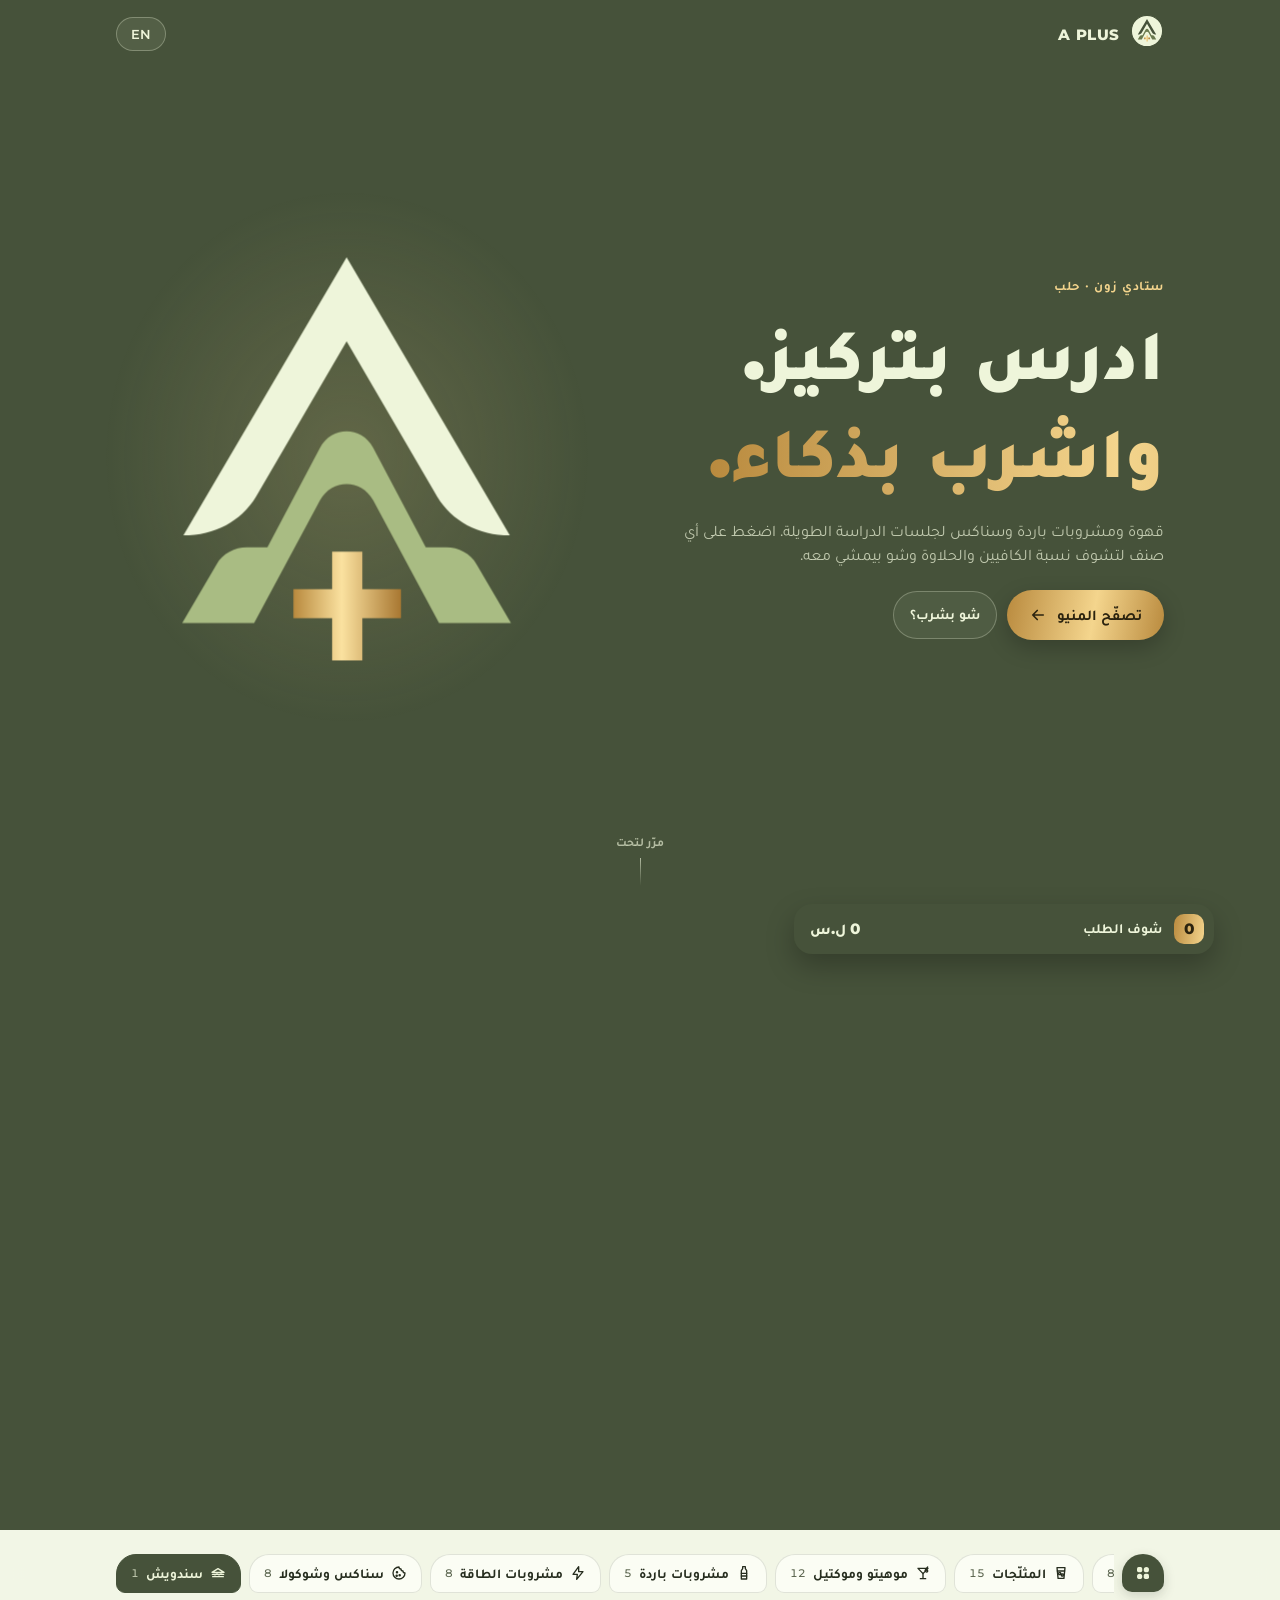
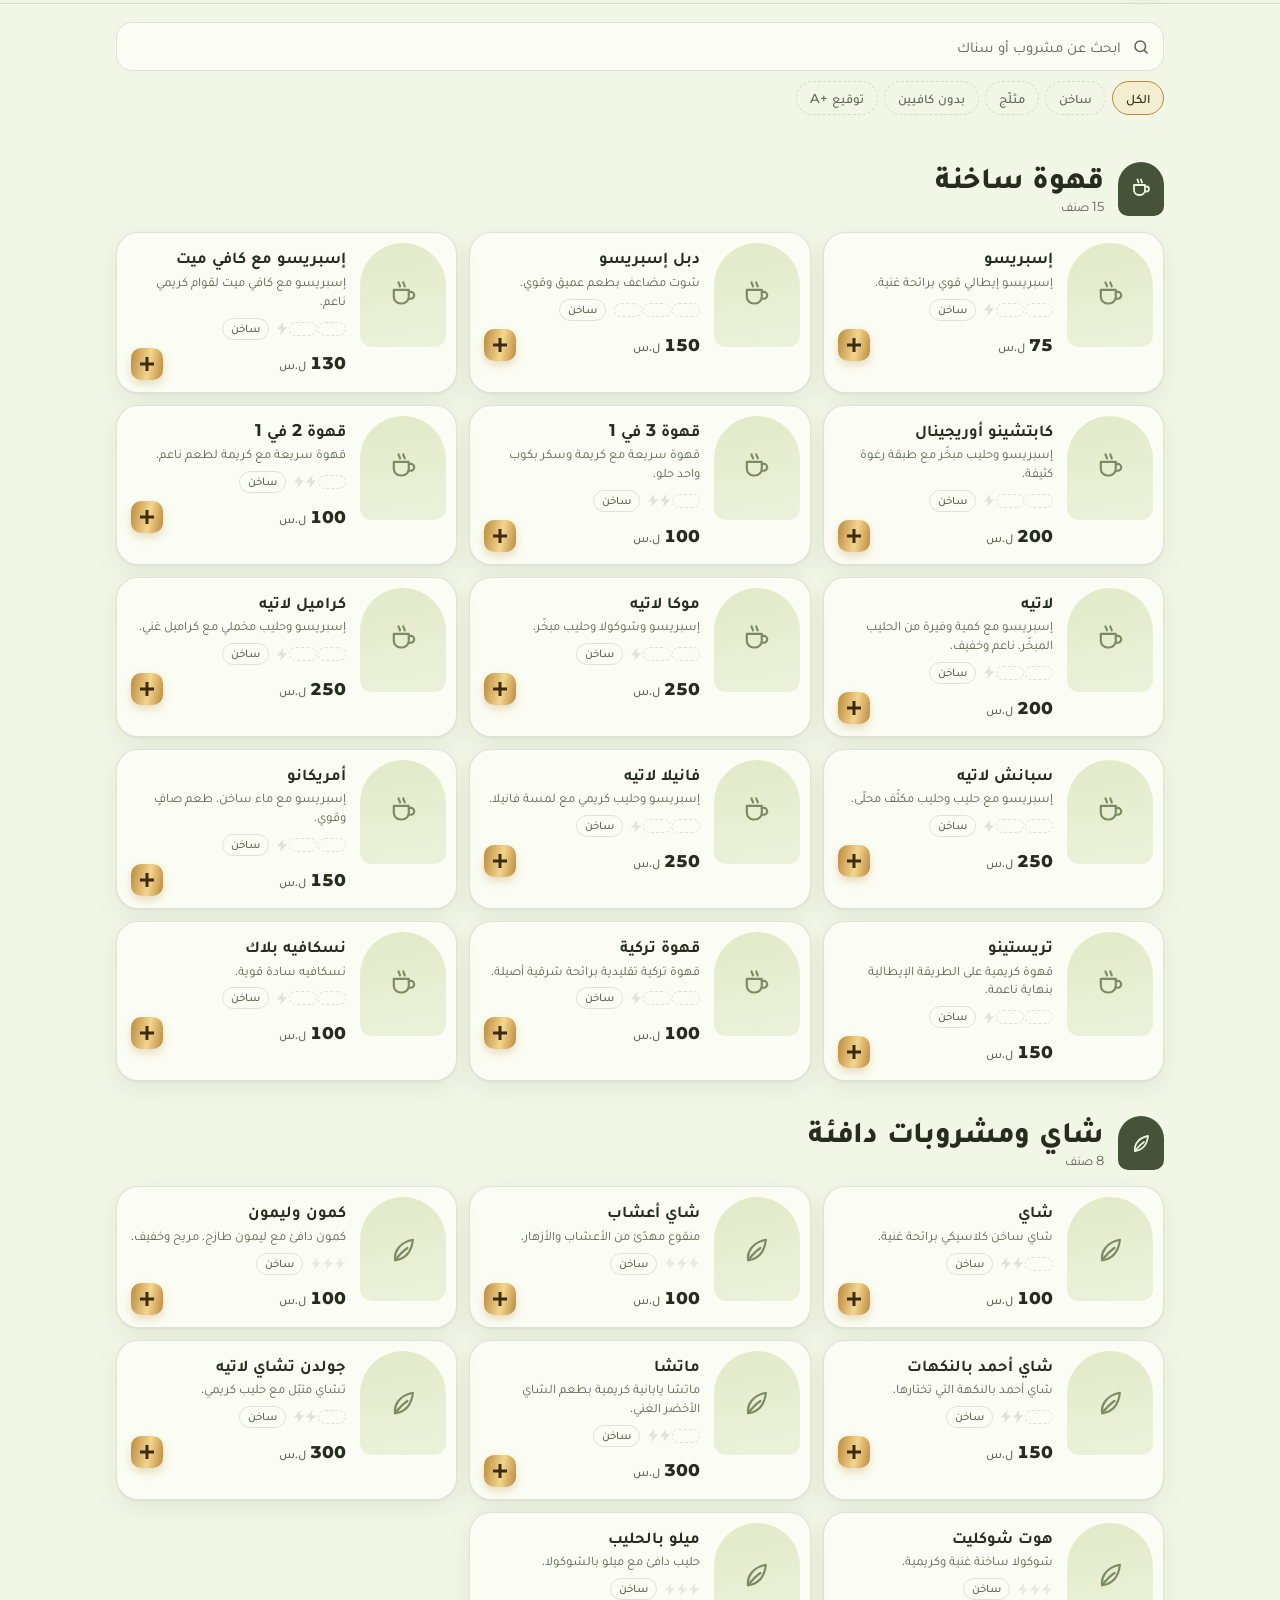
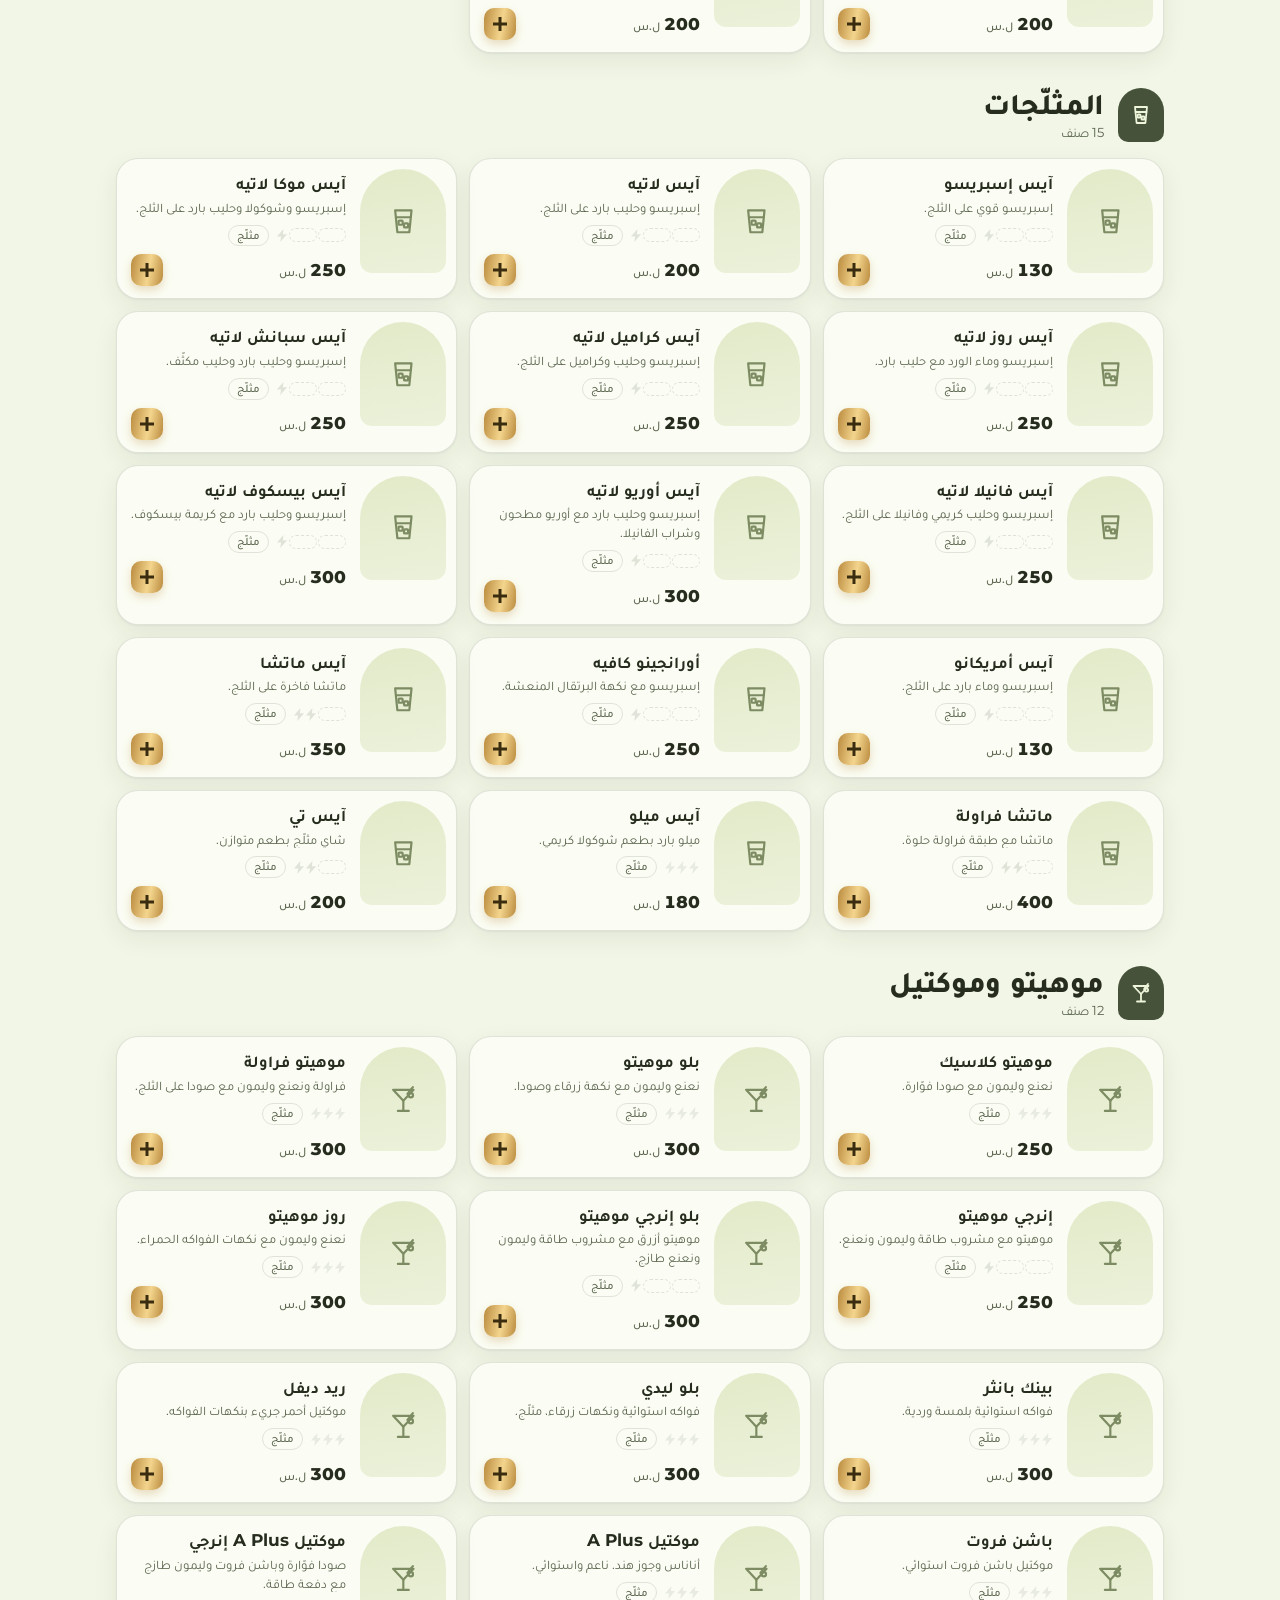
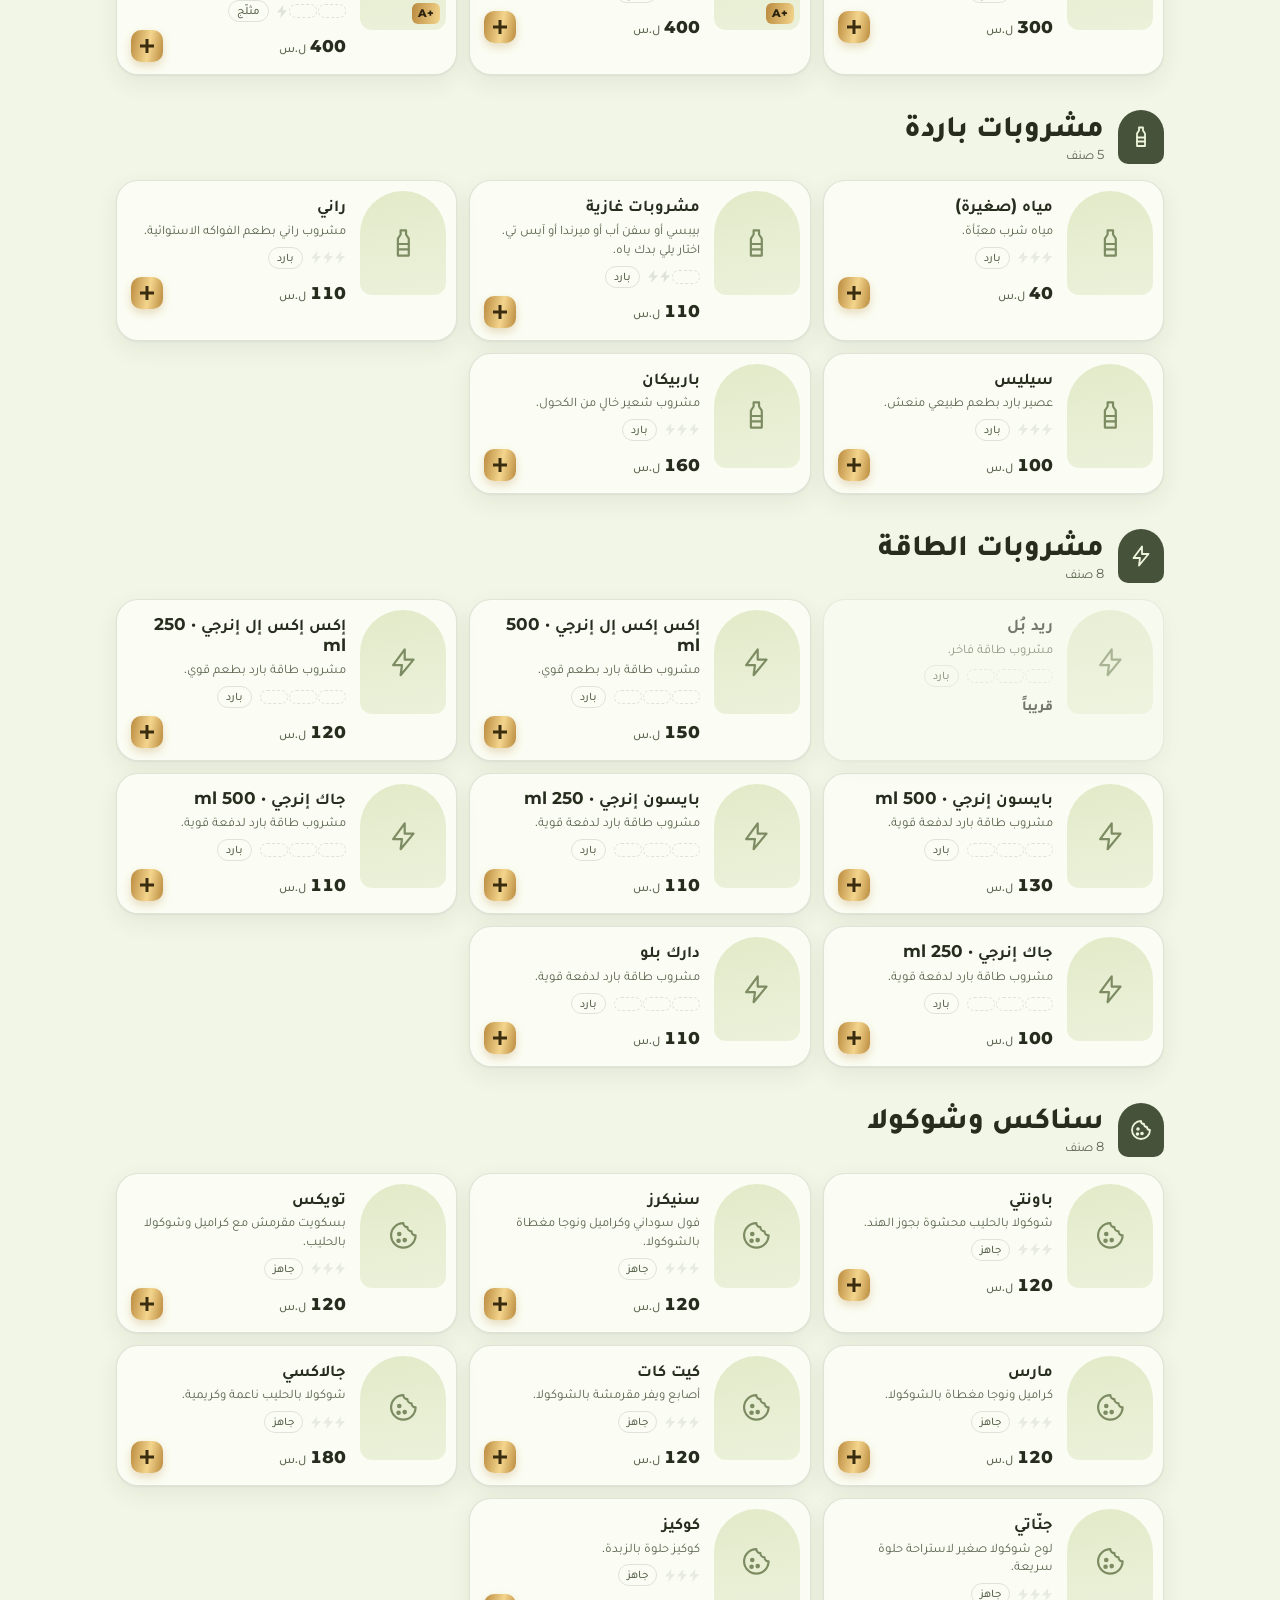
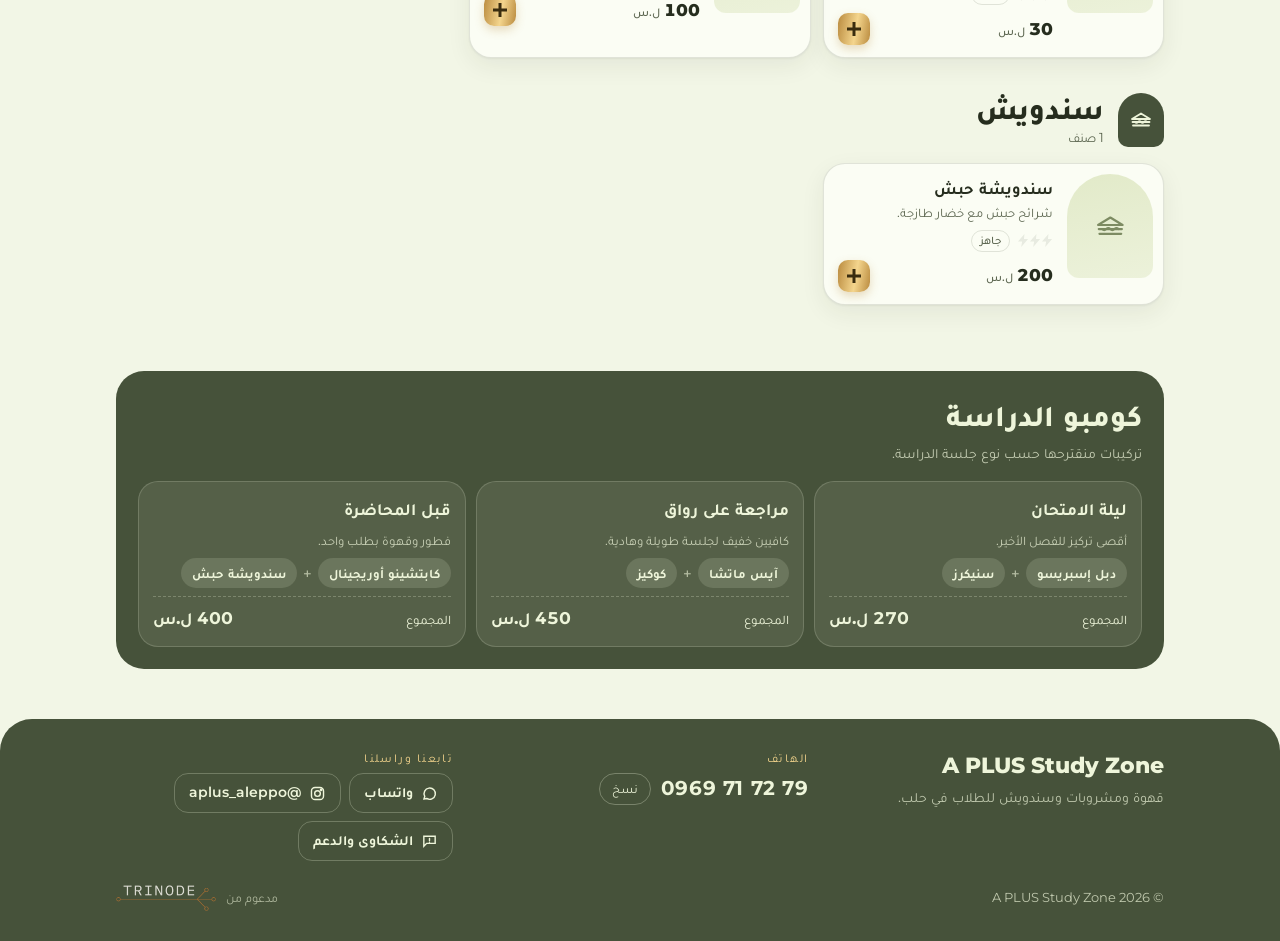
==== commit 3ad7a4e5: "Full menu studio: edit items, prices, sections and sold out live The menu moves from index.html into" ====
--- a/index.html
+++ b/index.html
@@ -253,6 +253,16 @@
 .card:hover{border-color:color-mix(in srgb,var(--sage) 55%,transparent);transform:translateY(-2px)}
 .card:active{transform:scale(.985);transition-delay:0ms}
 .card.soon{opacity:.62}
+.card.out .frame img,.card.out .frame > svg{filter:grayscale(1);opacity:.55}
+.card.out .c-name,.card.out .price{opacity:.6}
+.card.out .price{text-decoration:line-through;text-decoration-thickness:2px}
+.out-tag{position:absolute;inset:auto 0 0;padding:4px 0 5px;text-align:center;font-size:10.5px;font-weight:800;letter-spacing:.04em;color:#fff;background:rgba(38,45,30,.82);z-index:1}
+.ribbon{position:absolute;top:8px;inset-inline-end:-26px;rotate:45deg;width:92px;text-align:center;padding:2px 0;font-size:9.5px;font-weight:900;letter-spacing:.08em;text-transform:uppercase;color:#2B230F;background:linear-gradient(100deg,var(--gold-a),var(--gold-b));z-index:2;box-shadow:0 2px 6px rgba(0,0,0,.2)}
+:root[dir="rtl"] .ribbon{rotate:-45deg}
+/* the big arch in the detail sheet would hide a corner ribbon behind its curve, so there it is a pill */
+:root .s-frame .ribbon{rotate:0deg;top:auto;bottom:12px;inset-inline-end:12px;width:auto;padding:4px 12px;border-radius:999px;font-size:12px}
+.s-frame .out-tag{font-size:13px;padding:7px 0}
+.out-band{background:color-mix(in srgb,var(--muted) 16%,transparent)}
 .frame{position:relative;width:86px;aspect-ratio:86/104;border-radius:43px 43px 12px 12px;overflow:hidden;background:linear-gradient(170deg,var(--brand-soft),color-mix(in srgb,var(--brand-soft) 60%,var(--surface)));display:grid;place-items:center;color:var(--sage);max-width:100%}
 .frame > svg{width:38%;height:auto;opacity:.85}
 .frame img{position:absolute;inset:0;width:100%;height:100%;object-fit:cover;opacity:0;transition:opacity .5s}
@@ -362,7 +372,7 @@
 .sig-band{margin-top:14px;display:flex;align-items:center;gap:10px;padding:10px 12px;border-radius:14px;background:color-mix(in srgb,var(--gold-b) 22%,transparent);font-size:13.5px}
 .sig-band b{font-family:var(--f-display)}
 /* "A+" on its own in Arabic text would flip to "+A" */
-.stamp,.sig-band b,.r-cup b{direction:ltr;unicode-bidi:isolate}
+.stamp,.sig-band b,.r-cup b{unicode-bidi:plaintext}
 
 main.swap{animation:swap .45s var(--ease)}
 @keyframes swap{from{opacity:.2;transform:translateY(6px)}to{opacity:1;transform:none}}
@@ -643,7 +653,8 @@
     add:'Add to tray', added:'Added', tray:'Your tray', view:'View tray', send:'Send on WhatsApp', clearTray:'Clear tray',
     trayEmpty:'Your tray is empty. Tap + on any item to add it.', total:'Total', top:'Back to top',
     waMsg:'Hi A PLUS, I would like to order:', trayNote:'Show this to the waiter or send it on WhatsApp.', table:n=>`Table ${n}`,
-    share:'Share', linkCopied:'Link copied', shareTxt:n=>`${n} at A PLUS Study Zone`, jump:'Jump to a section', sections:'All sections'},
+    share:'Share', linkCopied:'Link copied', shareTxt:n=>`${n} at A PLUS Study Zone`, jump:'Jump to a section', sections:'All sections',
+    nw:'New', out:'Sold out today', outNote:'Sold out for today. Back tomorrow.', loadErr:'The menu did not load. Check your connection.', retry:'Try again'},
   ar:{eyebrow:'ستادي زون · حلب', title:'<span class="ln"><span>ادرس بتركيز.</span></span><span class="ln"><em>واشرب بذكاء.</em></span>', sub:'قهوة ومشروبات باردة وسناكس لجلسات الدراسة الطويلة. اضغط على أي صنف لتشوف نسبة الكافيين والحلاوة وشو بيمشي معه.', cta:'تصفّح المنيو', search:'ابحث عن مشروب أو سناك', all:'الكل', hot:'ساخن', iced:'مثلّج', nocaf:'بدون كافيين', sig:'توقيع <bdi dir="ltr">A+</bdi>', caffeine:'الكافيين', sweet:'الحلاوة', served:'التقديم', size:'الحجم', pairs:'بيمشي معه', combos:'كومبو الدراسة', combosSub:'تركيبات منقترحها حسب نوع جلسة الدراسة.', together:'المجموع', soon:'قريباً', empty:'ما في نتائج. جرّب كلمة تانية أو امسح الفلاتر.', clear:'امسح الفلاتر', contact:'تابعنا وراسلنا', call:'الهاتف', copy:'نسخ', copied:'تم النسخ', wa:'واتساب', complaints:'الشكاوى والدعم', powered:'مدعوم من', where:'قهوة ومشروبات وسندويش للطلاب في حلب.', cafL:['بدون','خفيف','متوسط','قوي'], sugL:['بدون','قليل','متوسط','حلو'], temp:{h:'ساخن',i:'مثلّج',c:'بارد',r:'جاهز'}, cur:'ل.س', items:n=>`${n} صنف`, sigNote:'توقيع المكان. موجود بس عند A PLUS.', scroll:'مرّر لتحت', langBtn:'EN',
     find:'شو بشرب؟', step:i=>`${i} من 3`,
     q1:'شو نوع جلسة الدراسة؟', q2:'ساخن ولا مثلّج؟', q3:'قديش بدك ياه حلو؟',
@@ -653,111 +664,23 @@
     add:'أضف للطلب', added:'انضاف', tray:'طلبك', view:'شوف الطلب', send:'ابعت عالواتساب', clearTray:'امسح الطلب',
     trayEmpty:'الطلب فاضي. اضغط + على أي صنف لتضيفه.', total:'المجموع', top:'لفوق',
     waMsg:'مرحبا A PLUS، بدي اطلب:', trayNote:'فرجيه للجرسون أو ابعته عالواتساب.', table:n=>`طاولة ${n}`,
-    share:'شارك', linkCopied:'تم نسخ الرابط', shareTxt:n=>`${n} من A PLUS ستادي زون`, jump:'روح عالقسم', sections:'كل الأقسام'}
+    share:'شارك', linkCopied:'تم نسخ الرابط', shareTxt:n=>`${n} من A PLUS ستادي زون`, jump:'روح عالقسم', sections:'كل الأقسام',
+    nw:'جديد', out:'خلص اليوم', outNote:'خلص لليوم. راجع بكرا.', loadErr:'ما انفتح المنيو. تأكد من الإنترنت.', retry:'جرّب مرة تانية'}
 };
 
 /* ---------- DATA ----------
-   caf: caffeine 0-3 · sug: sweetness 0-3 · t: h hot / i iced / c chilled / r ready
-   Images load from images/ in the project; a drawn placeholder shows until they do. */
-const CATS = [
-  {id:'coffee',en:'Hot Coffee',ar:'قهوة ساخنة'},
-  {id:'warm',en:'Tea & Warm',ar:'شاي ومشروبات دافئة'},
-  {id:'iced',en:'Iced Bar',ar:'المثلّجات'},
-  {id:'mocktails',en:'Mojitos & Mocktails',ar:'موهيتو وموكتيل'},
-  {id:'cold',en:'Cold Drinks',ar:'مشروبات باردة'},
-  {id:'energy',en:'Energy',ar:'مشروبات الطاقة'},
-  {id:'snacks',en:'Snacks',ar:'سناكس وشوكولا'},
-  {id:'food',en:'Food',ar:'سندويش'}
-];
-const I = (id,c,en,ar,de,da,p,caf,sug,t,img,x={}) => ({id,c,en,ar,de,da,p,caf,sug,t,img:'images/'+img,...x});
-const ITEMS = [
- I('espresso','coffee','Espresso','إسبريسو','Strong Italian espresso with a rich aroma.','إسبريسو إيطالي قوي برائحة غنية.',75,2,0,'h','espresso.jpg'),
- I('double-espresso','coffee','Double Espresso','دبل إسبريسو','A double shot with a deep, intense flavor.','شوت مضاعف بطعم عميق وقوي.',150,3,0,'h','Double Espresso.jpg'),
- I('espresso-mate','coffee','Espresso with Café Mate','إسبريسو مع كافي ميت','Espresso softened with creamy Café Mate.','إسبريسو مع كافي ميت لقوام كريمي ناعم.',130,2,1,'h','Espresso with Cafe Mate.jpg'),
- I('cappuccino','coffee','Original Cappuccino','كابتشينو أوريجينال','Espresso, steamed milk and a thick layer of foam.','إسبريسو وحليب مبخّر مع طبقة رغوة كثيفة.',200,2,1,'h','Cappuccino Original.jpg'),
- I('three-in-one','coffee','3 in 1 Coffee','قهوة 3 في 1','Instant coffee, creamer and sugar in one sweet cup.','قهوة سريعة مع كريمة وسكر بكوب واحد حلو.',100,1,3,'h','3 in 1 Coffee.jpg'),
- I('two-in-one','coffee','2 in 1 Coffee','قهوة 2 في 1','Instant coffee with creamer for a smooth cup.','قهوة سريعة مع كريمة لطعم ناعم.',100,1,1,'h','2 in 1 Coffee.jpg'),
- I('latte','coffee','Latte','لاتيه','Espresso with plenty of steamed milk. Smooth and light.','إسبريسو مع كمية وفيرة من الحليب المبخّر. ناعم وخفيف.',200,2,1,'h','Latte.jpg'),
- I('mocha','coffee','Mocha Latte','موكا لاتيه','Espresso, chocolate and steamed milk.','إسبريسو وشوكولا وحليب مبخّر.',250,2,2,'h','Mocha Latte.jpg'),
- I('caramel-latte','coffee','Caramel Latte','كراميل لاتيه','Espresso and velvety milk with rich caramel.','إسبريسو وحليب مخملي مع كراميل غني.',250,2,2,'h','Caramel Latte.jpg'),
- I('spanish-latte','coffee','Spanish Latte','سبانش لاتيه','Espresso with milk and sweet condensed milk.','إسبريسو مع حليب وحليب مكثّف محلّى.',250,2,3,'h','Spanish Latte.jpg'),
- I('vanilla-latte','coffee','Vanilla Latte','فانيلا لاتيه','Espresso and creamy milk with a touch of vanilla.','إسبريسو وحليب كريمي مع لمسة فانيلا.',250,2,2,'h','Vanilla Latte.jpg'),
- I('americano','coffee','Americano','أمريكانو','Espresso topped with hot water. Clean and bold.','إسبريسو مع ماء ساخن. طعم صافٍ وقوي.',150,2,0,'h','Americano.jpg'),
- I('triestino','coffee','Triestino','تريستينو','Creamy Italian-style coffee with a smooth finish.','قهوة كريمية على الطريقة الإيطالية بنهاية ناعمة.',150,2,1,'h','Triestino.jpg'),
- I('turkish','coffee','Turkish Coffee','قهوة تركية','Traditional Turkish coffee with an oriental aroma.','قهوة تركية تقليدية برائحة شرقية أصيلة.',100,2,1,'h','Turkish Coffee.jpg'),
- I('nescafe-black','coffee','Nescafe Black','نسكافيه بلاك','Strong black instant coffee.','نسكافيه سادة قوية.',100,2,0,'h','Nescafe Black.jpg'),
-
- I('tea','warm','Tea','شاي','Classic hot tea with a rich aroma.','شاي ساخن كلاسيكي برائحة غنية.',100,1,1,'h','Tea.jpg'),
- I('herbal','warm','Herbal Tea','شاي أعشاب','A calming infusion of herbs and flowers.','منقوع مهدّئ من الأعشاب والأزهار.',100,0,0,'h','Herbal Tea.jpg'),
- I('cumin-lemon','warm','Cumin & Lemon','كمون وليمون','Warm cumin with fresh lemon. Soothing and light.','كمون دافئ مع ليمون طازج. مريح وخفيف.',100,0,0,'h','cumin and lemon.jpg'),
- I('ahmad-tea','warm','Ahmad Tea, Flavored','شاي أحمد بالنكهات','Ahmad tea in your choice of flavor.','شاي أحمد بالنكهة التي تختارها.',150,1,1,'h','a7mad tea.jpg'),
- I('matcha','warm','Matcha','ماتشا','Creamy Japanese matcha with a rich green tea taste.','ماتشا يابانية كريمية بطعم الشاي الأخضر الغني.',300,1,1,'h','Matcha.jpg'),
- I('chai','warm','Golden Chai Latte','جولدن تشاي لاتيه','Spiced chai with creamy milk.','تشاي متبّل مع حليب كريمي.',300,1,2,'h','Golden Chai Latte.jpg'),
- I('hot-chocolate','warm','Hot Chocolate','هوت شوكليت','Rich, creamy hot chocolate.','شوكولا ساخنة غنية وكريمية.',200,0,3,'h','Hot Chocolate.jpg'),
- I('milo','warm','Milo Milk','ميلو بالحليب','Warm milk with Milo chocolate malt.','حليب دافئ مع ميلو بالشوكولا.',200,0,2,'h','Milo Milk.PNG'),
-
- I('iced-espresso','iced','Iced Espresso','آيس إسبريسو','Bold espresso over ice.','إسبريسو قوي على الثلج.',130,2,0,'i','Iced Espresso.jpg'),
- I('iced-latte','iced','Iced Latte','آيس لاتيه','Espresso and cold milk over ice.','إسبريسو وحليب بارد على الثلج.',200,2,1,'i','Iced Latte.jpg'),
- I('iced-mocha','iced','Iced Mocha Latte','آيس موكا لاتيه','Espresso, chocolate and chilled milk over ice.','إسبريسو وشوكولا وحليب بارد على الثلج.',250,2,2,'i','Iced Mocha Latte.jpg'),
- I('iced-rose','iced','Iced Rose Latte','آيس روز لاتيه','Espresso, rose essence and cold milk.','إسبريسو وماء الورد مع حليب بارد.',250,2,2,'i','Iced Rose Latte.jpg'),
- I('iced-caramel','iced','Iced Caramel Latte','آيس كراميل لاتيه','Espresso, milk and caramel over ice.','إسبريسو وحليب وكراميل على الثلج.',250,2,2,'i','Iced Caramel Latte.jpg'),
- I('iced-spanish','iced','Iced Spanish Latte','آيس سبانش لاتيه','Espresso, chilled milk and condensed milk.','إسبريسو وحليب بارد وحليب مكثّف.',250,2,3,'i','Iced Spanish Latte.jpg'),
- I('iced-vanilla','iced','Iced Vanilla Latte','آيس فانيلا لاتيه','Espresso, creamy milk and vanilla over ice.','إسبريسو وحليب كريمي وفانيلا على الثلج.',250,2,2,'i','Iced Vanilla Latte.jpg'),
- I('iced-oreo','iced','Iced Oreo Latte','آيس أوريو لاتيه','Espresso, cold milk, crushed Oreo and vanilla syrup.','إسبريسو وحليب بارد مع أوريو مطحون وشراب الفانيلا.',300,2,3,'i','Iced Oreo Latte.jpg'),
- I('iced-biscoff','iced','Iced Biscoff Latte','آيس بيسكوف لاتيه','Espresso, cold milk and creamy Biscoff spread.','إسبريسو وحليب بارد مع كريمة بيسكوف.',300,2,3,'i','Iced Biscoff Latte.jpg'),
- I('iced-americano','iced','Iced Americano','آيس أمريكانو','Espresso and cold water over ice.','إسبريسو وماء بارد على الثلج.',130,2,0,'i','Iced Americano.jpg'),
- I('orangeno','iced','Orangeno Café','أورانجينو كافيه','Espresso with fresh orange notes.','إسبريسو مع نكهة البرتقال المنعشة.',250,2,2,'i','Orangeno Cafe.jpg'),
- I('iced-matcha','iced','Iced Matcha','آيس ماتشا','Premium matcha over ice.','ماتشا فاخرة على الثلج.',350,1,1,'i','Iced Matcha.jpg'),
- I('matcha-strawberry','iced','Matcha Strawberry','ماتشا فراولة','Matcha layered with sweet strawberry.','ماتشا مع طبقة فراولة حلوة.',400,1,2,'i','Matcha Strawberry.jpg'),
- I('iced-milo','iced','Iced Milo','آيس ميلو','Chilled Milo with a creamy chocolate taste.','ميلو بارد بطعم شوكولا كريمي.',180,0,2,'i','Iced Milo.JPG'),
- I('iced-tea','iced','Iced Tea','آيس تي','Chilled tea with a balanced flavor.','شاي مثلّج بطعم متوازن.',200,1,2,'i','Iced Tea.jpg'),
-
- I('classic-mojito','mocktails','Classic Mojito','موهيتو كلاسيك','Mint, lime and sparkling soda.','نعنع وليمون مع صودا فوّارة.',250,0,2,'i','Classic Mojito.jpg'),
- I('blue-mojito','mocktails','Blue Mojito','بلو موهيتو','Mint, lime and blue flavors with soda.','نعنع وليمون مع نكهة زرقاء وصودا.',300,0,2,'i','Blue Mojito.jpg'),
- I('strawberry-mojito','mocktails','Strawberry Mojito','موهيتو فراولة','Strawberry, mint, lime and soda over ice.','فراولة ونعنع وليمون مع صودا على الثلج.',300,0,2,'i','Strawberry Mojito.jpg'),
- I('energy-mojito','mocktails','Energy Mojito','إنرجي موهيتو','Mojito with energy drink, lemon and mint.','موهيتو مع مشروب طاقة وليمون ونعنع.',250,2,3,'i','Energy Mojito.jpg'),
- I('blue-energy-mojito','mocktails','Blue Energy Mojito','بلو إنرجي موهيتو','Blue mojito with energy drink, lemon and fresh mint.','موهيتو أزرق مع مشروب طاقة وليمون ونعنع طازج.',300,2,3,'i','Blue Energy Mojito.jpg'),
- I('rose-mojito','mocktails','Rose Mojito','روز موهيتو','Mint, lime and red fruit flavors.','نعنع وليمون مع نكهات الفواكه الحمراء.',300,0,2,'i','Rose Mojito.jpg'),
- I('pink-panther','mocktails','Pink Panther','بينك بانثر','Tropical fruits with a pink twist.','فواكه استوائية بلمسة وردية.',300,0,3,'i','Pink Panther.jpg'),
- I('blue-lady','mocktails','Blue Lady','بلو ليدي','Tropical fruits and blue flavors, ice cold.','فواكه استوائية ونكهات زرقاء، مثلّج.',300,0,3,'i','Blue Lady.jpg'),
- I('red-devil','mocktails','Red Devil','ريد ديفل','A bold red mocktail with fruity flavors.','موكتيل أحمر جريء بنكهات الفواكه.',300,0,3,'i','Red Devil.jpg'),
- I('passion-fruit','mocktails','Passion Fruit','باشن فروت','A tropical passion fruit mocktail.','موكتيل باشن فروت استوائي.',300,0,2,'i','Passion Fruit.jpg'),
- I('aplus-mocktail','mocktails','A Plus Mocktail','موكتيل A Plus','Pineapple and coconut. Smooth and tropical.','أناناس وجوز هند. ناعم واستوائي.',400,0,2,'i','Pina Colada.jpg',{sig:1}),
- I('aplus-energy','mocktails','A Plus Energy Mocktail','موكتيل A Plus إنرجي','Sparkling soda, passion fruit and fresh lemon with an energy kick.','صودا فوّارة وباشن فروت وليمون طازج مع دفعة طاقة.',400,2,2,'i','Energy Soda Passion Fruit Lemon.jpg',{sig:1}),
-
- I('water','cold','Water (Small)','مياه (صغيرة)','Bottled drinking water.','مياه شرب معبّأة.',40,0,0,'c','Small Water.jpg'),
- I('soft-drinks','cold','Soft Drinks','مشروبات غازية','Pepsi, 7Up, Mirinda or Ice Tea. Ask for your pick.','بيبسي أو سفن أب أو ميرندا أو آيس تي. اختار يلي بدك ياه.',110,1,3,'c','Pepsi.jpg'),
- I('rani','cold','Rani','راني','Fruity Rani drink with a tropical taste.','مشروب راني بطعم الفواكه الاستوائية.',110,0,3,'c','Rani.jpg'),
- I('seles','cold','Seles','سيليس','Cold juice with a refreshing natural taste.','عصير بارد بطعم طبيعي منعش.',100,0,2,'c','seles.jpg'),
- I('barbican','cold','Barbican','باربيكان','Non-alcoholic malt drink.','مشروب شعير خالٍ من الكحول.',160,0,2,'c','Barbican Beer.jpg'),
-
- I('red-bull','energy','Red Bull','ريد بُل','Premium energy drink.','مشروب طاقة فاخر.',null,3,3,'c','redbull.jpg',{soon:1}),
- I('xxl-500','energy','XXL Energy','إكس إكس إل إنرجي','Cold energy drink with an intense flavor.','مشروب طاقة بارد بطعم قوي.',150,3,3,'c','XXL-Energy-Drink.jpg',{sz:'500 ml'}),
- I('xxl-250','energy','XXL Energy','إكس إكس إل إنرجي','Cold energy drink with an intense flavor.','مشروب طاقة بارد بطعم قوي.',120,3,3,'c','XXL-Energy-Drink-small.jpg',{sz:'250 ml'}),
- I('bison-500','energy','Bison Energy','بايسون إنرجي','Cold energy drink for a strong boost.','مشروب طاقة بارد لدفعة قوية.',130,3,3,'c','Bison Energy Drink Big.jpg',{sz:'500 ml'}),
- I('bison-250','energy','Bison Energy','بايسون إنرجي','Cold energy drink for a strong boost.','مشروب طاقة بارد لدفعة قوية.',110,3,3,'c','Bison Energy Drink Small.jpg',{sz:'250 ml'}),
- I('jack-500','energy','Jack Energy','جاك إنرجي','Cold energy drink for a strong boost.','مشروب طاقة بارد لدفعة قوية.',110,3,3,'c','Jack.jpg',{sz:'500 ml'}),
- I('jack-250','energy','Jack Energy','جاك إنرجي','Cold energy drink for a strong boost.','مشروب طاقة بارد لدفعة قوية.',100,3,3,'c','Jack small.jpg',{sz:'250 ml'}),
- I('dark-blue','energy','Dark Blue','دارك بلو','Cold energy drink for a strong boost.','مشروب طاقة بارد لدفعة قوية.',110,3,3,'c','Dark Blue.jpg'),
-
- I('bounty','snacks','Bounty','باونتي','Milk chocolate filled with coconut.','شوكولا بالحليب محشوة بجوز الهند.',120,0,3,'r','Bounty.jpg'),
- I('snickers','snacks','Snickers','سنيكرز','Peanuts, caramel and nougat in chocolate.','فول سوداني وكراميل ونوجا مغطاة بالشوكولا.',120,0,3,'r','Snickers.jpg'),
- I('twix','snacks','Twix','تويكس','Crunchy biscuit with caramel and milk chocolate.','بسكويت مقرمش مع كراميل وشوكولا بالحليب.',120,0,3,'r','Twix.jpg'),
- I('mars','snacks','Mars','مارس','Caramel and nougat covered in chocolate.','كراميل ونوجا مغطاة بالشوكولا.',120,0,3,'r','Mars.jpg'),
- I('kitkat','snacks','KitKat','كيت كات','Crispy wafer fingers in milk chocolate.','أصابع ويفر مقرمشة بالشوكولا.',120,0,3,'r','KitKat.jpg'),
- I('galaxy','snacks','Galaxy','جالاكسي','Smooth, creamy milk chocolate.','شوكولا بالحليب ناعمة وكريمية.',180,0,3,'r','Galaxy.jpg'),
- I('jannaty','snacks','Jannaty','جنّاتي','A small chocolate bar for a quick sweet break.','لوح شوكولا صغير لاستراحة حلوة سريعة.',30,0,3,'r','Jannaty.jpg'),
- I('cookies','snacks','Cookies','كوكيز','Sweet, buttery cookies.','كوكيز حلوة بالزبدة.',100,0,3,'r','cookies.jpg'),
-
- I('turkey-sandwich','food','Turkey Sandwich','سندويشة حبش','Turkey slices with fresh vegetables.','شرائح حبش مع خضار طازجة.',200,0,0,'r','Turkey Sandwish.jpg')
-];
-const BY = Object.fromEntries(ITEMS.map(i=>[i.id,i]));
-const COMBOS = [
-  {en:'Exam Night',ar:'ليلة الامتحان',ne:'Maximum focus for the last chapter.',na:'أقصى تركيز للفصل الأخير.',ids:['double-espresso','snickers']},
-  {en:'Chill Revision',ar:'مراجعة على رواق',ne:'Light caffeine for a long, calm session.',na:'كافيين خفيف لجلسة طويلة وهادية.',ids:['iced-matcha','cookies']},
-  {en:'Before the Lecture',ar:'قبل المحاضرة',ne:'Breakfast and coffee in one order.',na:'فطور وقهوة بطلب واحد.',ids:['cappuccino','turkey-sandwich']}
-];
-const PAIR = {coffee:['twix','cookies'],warm:['cookies','galaxy'],iced:['kitkat','turkey-sandwich'],mocktails:['bounty','cookies'],cold:['turkey-sandwich','mars'],energy:['snickers','water'],snacks:['cappuccino','iced-latte'],food:['iced-americano','soft-drinks']};
+   The menu lives in menu.json (edited in the studio at /admin; the server keeps its copy in the data volume).
+   item: caf caffeine 0-3 · sug sweetness 0-3 · t h hot / i iced / c chilled / r ready
+         p price (null = coming soon) · sig A+ signature · nw new · out sold out today · img file in images/ */
+let CATS = [], ITEMS = [], BY = {}, COMBOS = [], PAIR = {};
+const ICON_OF = {};
+function setMenu(m){
+  CATS = m.cats || []; COMBOS = m.combos || []; PAIR = m.pair || {};
+  CATS.forEach(c=>{ ICON_OF[c.id] = IC[c.icon] ? c.icon : 'coffee'; });
+  ITEMS = (m.items || []).filter(it=>ICON_OF[it.c]).map(it=>({...it, img:'images/'+it.img}));
+  BY = Object.fromEntries(ITEMS.map(i=>[i.id,i]));
+}
+const menuReady = fetch('menu.json', {cache:'no-cache'}).then(r=>{ if(!r.ok) throw new Error(r.status); return r.json(); }).then(setMenu);
 
 /* ---------- STATE ---------- */
 let lang = 'ar', filter = 'all', query = '', firstRender = true;
@@ -770,7 +693,8 @@
 const nm = it => it[lang] + (it.sz ? ` · ${it.sz}` : '');
 const price = p => p==null ? `<span class="price" style="font-size:14px">${L().soon}</span>` : `<span class="price">${p.toLocaleString('en-US')}<span>${L().cur}</span></span>`;
 const caf = n => `<span class="caf ${n?'':'none'}" title="${L().caffeine}: ${L().cafL[n]}">${[1,2,3].map(i=>BOLT(i<=n)).join('')}</span>`;
-const frame = (it, cls='') => `<div class="frame ${cls}">${svg(it.c,1.6)}<img src="${encodeURI(it.img)}" alt="" loading="lazy" onload="this.dataset.ok=1" onerror="this.remove()">${it.sig?'<span class="stamp">A+</span>':''}</div>`;
+const frame = (it, cls='') => `<div class="frame ${cls}">${svg(ICON_OF[it.c],1.6)}<img src="${encodeURI(it.img)}" alt="" loading="lazy" onload="this.dataset.ok=1" onerror="this.remove()">${it.sig?'<span class="stamp">A+</span>':''}${it.nw?`<span class="ribbon">${L().nw}</span>`:''}${it.out?`<span class="out-tag">${L().out}</span>`:''}</div>`;
+const orderable = it => it && it.p!=null && !it.out;
 
 function match(it){
   if(filter==='hot' && it.t!=='h') return false;
@@ -782,13 +706,13 @@
 }
 
 function card(it,i){
-  return `<button class="card ${it.soon?'soon':''}" type="button" data-id="${it.id}" style="--d:${(i%4)*70}ms">
+  return `<button class="card ${it.soon?'soon':''} ${it.out?'out':''}" type="button" data-id="${it.id}" style="--d:${(i%4)*70}ms">
     ${frame(it)}
     <div class="c-body">
       <h3 class="c-name">${nm(it)}</h3>
       <p class="c-desc">${lang==='en'?it.de:it.da}</p>
       <div class="c-meta">${caf(it.caf)}<span class="tag">${L().temp[it.t]}</span></div>
-      <div class="c-foot">${price(it.p)}<span class="plus">${PLUS}</span></div>
+      <div class="c-foot">${price(it.p)}${orderable(it)?`<span class="plus">${PLUS}</span>`:''}</div>
     </div></button>`;
 }
 
@@ -806,10 +730,10 @@
 
 function renderMenu(){
   const visible = CATS.map(c=>({c, items:ITEMS.filter(it=>it.c===c.id && match(it))})).filter(g=>g.items.length);
-  $('#rail').innerHTML = visible.map(({c,items},i)=>`<button class="chip ${i===0?'on':''}" type="button" data-sec="${c.id}">${svg(c.id,2)}${c[lang]}<small>${items.length}</small></button>`).join('');
-  $('#secList').innerHTML = visible.map(({c,items},i)=>`<button class="dd-item ${i===0?'on':''}" type="button" role="menuitem" data-sec="${c.id}" style="--i:${i}"><span class="di">${svg(c.id,1.9)}</span>${c[lang]}<small>${items.length}</small></button>`).join('');
+  $('#rail').innerHTML = visible.map(({c,items},i)=>`<button class="chip ${i===0?'on':''}" type="button" data-sec="${c.id}">${svg(ICON_OF[c.id],2)}${c[lang]}<small>${items.length}</small></button>`).join('');
+  $('#secList').innerHTML = visible.map(({c,items},i)=>`<button class="dd-item ${i===0?'on':''}" type="button" role="menuitem" data-sec="${c.id}" style="--i:${i}"><span class="di">${svg(ICON_OF[c.id],1.9)}</span>${c[lang]}<small>${items.length}</small></button>`).join('');
   $('#menu').innerHTML = visible.map(({c,items})=>`<section class="sec" id="sec-${c.id}">
-      <div class="sec-head"><div class="sec-ic">${svg(c.id,1.8)}</div><div><h2>${c[lang]}</h2><p>${L().items(items.length)}</p></div></div>
+      <div class="sec-head"><div class="sec-ic">${svg(ICON_OF[c.id],1.8)}</div><div><h2>${c[lang]}</h2><p>${L().items(items.length)}</p></div></div>
       <div class="grid">${items.map(card).join('')}</div></section>`).join('');
   $('#empty').classList.toggle('show', !visible.length);
   $('#combos').hidden = !!(query || filter!=='all');
@@ -818,7 +742,7 @@
 
 function renderCombos(){
   $('#combos').innerHTML = `<h2>${L().combos}</h2><p>${L().combosSub}</p><div class="combo-row">${COMBOS.map((cb,i)=>{
-    const its = cb.ids.map(id=>BY[id]); const total = its.reduce((a,b)=>a+(b.p||0),0);
+    const its = cb.ids.map(id=>BY[id]).filter(Boolean); if(its.length<2) return ''; const total = its.reduce((a,b)=>a+(b.p||0),0);
     return `<div class="combo" style="--d:${i*90}ms"><h3>${cb[lang]}</h3><p class="note">${lang==='en'?cb.ne:cb.na}</p>
       <div class="combo-items">${its.map(it=>`<button type="button" data-id="${it.id}">${it[lang]}</button>`).join('<b>+</b>')}</div>
       <div class="combo-total"><span>${L().together}</span><strong>${total} ${L().cur}</strong></div></div>`;}).join('')}</div>`;
@@ -868,7 +792,7 @@
 let openId = null, lastFocus;
 function fillSheet(it){
   const cat = CATS.find(c=>c.id===it.c), other = lang==='en'?'ar':'en';
-  const pairs = (PAIR[it.c]||[]).map(id=>BY[id]).filter(p=>p.id!==it.id);
+  const pairs = (PAIR[it.c]||[]).map(id=>BY[id]).filter(p=>p && p.id!==it.id && !p.out);
   $('#sheetBody').innerHTML = `${frame(it,'s-frame')}
     <div class="s-cat">${cat[lang]}</div>
     <div class="s-title"><h3 id="sTitle">${nm(it)}<span class="alt" lang="${other}" dir="auto">${it[other]}</span></h3>${price(it.p)}</div>
@@ -879,9 +803,9 @@
       <div class="stat"><div class="k">${L().served}</div><div class="v">${L().temp[it.t]}</div></div>
       <div class="stat"><div class="k">${it.sz?L().size:'<bdi dir="ltr">A+</bdi>'}</div><div class="v">${it.sz||cat[lang]}</div></div>
     </div>
-    ${it.sig?`<div class="sig-band"><b>A+</b>${L().sigNote}</div>`:''}
+    ${it.sig?`<div class="sig-band"><b>A+</b>${L().sigNote}</div>`:''}${it.out?`<div class="sig-band out-band"><b>×</b>${L().outNote}</div>`:''}
     ${pairs.length?`<div class="pairs"><div class="k">${L().pairs}</div><div>${pairs.map(p=>`<button type="button" data-id="${p.id}">${p[lang]}<span>${p.p??''}</span></button>`).join('')}</div></div>`:''}
-    <div class="s-acts">${it.soon?'':`<button class="add-btn" type="button" data-add="${it.id}">${PLUS}<span>${L().add}</span></button>`}
+    <div class="s-acts">${!orderable(it)?'':`<button class="add-btn" type="button" data-add="${it.id}">${PLUS}<span>${L().add}</span></button>`}
       <button class="share-btn" type="button" data-share="${it.id}" aria-label="${L().share}"><svg viewBox="0 0 24 24" fill="none" stroke="currentColor" stroke-width="2" stroke-linecap="round" stroke-linejoin="round"><circle cx="18" cy="5" r="2.5"/><circle cx="6" cy="12" r="2.5"/><circle cx="18" cy="19" r="2.5"/><path d="m8.2 10.8 7.6-4.4M8.2 13.2l7.6 4.4"/></svg><span>${L().share}</span></button></div>`;
   $('#closeBtn').setAttribute('aria-label', lang==='en'?'Close':'إغلاق');
 }
@@ -932,13 +856,13 @@
 /* ---------- TRAY ---------- */
 let tray = {};
 try{ tray = JSON.parse(localStorage.getItem('aplus-tray')||'{}') || {}; }catch(e){ tray = {}; }
-Object.keys(tray).forEach(id=>{ if(!BY[id] || BY[id].p==null) delete tray[id]; });
+const trayInit = () => Object.keys(tray).forEach(id=>{ if(!orderable(BY[id])) delete tray[id]; });
 const traySave = () => { try{ localStorage.setItem('aplus-tray', JSON.stringify(tray)); }catch(e){} };
 const trayCount = () => Object.values(tray).reduce((a,b)=>a+b,0);
 const trayTotal = () => Object.entries(tray).reduce((a,[id,q])=>a+BY[id].p*q,0);
 const buzz = () => { try{ navigator.vibrate && navigator.vibrate(12); }catch(e){} };
 function trayAdd(id, d=1){
-  const it = BY[id]; if(!it || it.p==null) return;
+  const it = BY[id]; if(!orderable(it)) return;
   tray[id] = (tray[id]||0) + d; if(tray[id] <= 0) delete tray[id];
   traySave(); trayRender(); buzz();
   if(d>0){ const b=$('#trayBar'); b.classList.remove('bump'); void b.offsetWidth; b.classList.add('bump'); }
@@ -970,7 +894,7 @@
   const q = e.target.closest('[data-tq]');
   if(e.target.closest('#trayClear')){ tray={}; traySave(); trayRender(); e.stopPropagation(); return; }
   if(q){ trayAdd(q.dataset.tq, +q.dataset.d); e.stopPropagation(); return; }
-  if(plus){ const id = plus.closest('.card').dataset.id; if(BY[id].p!=null){ trayAdd(id); plus.classList.remove('pop'); void plus.offsetWidth; plus.classList.add('pop'); } e.stopPropagation(); return; }
+  if(plus){ const id = plus.closest('.card').dataset.id; if(orderable(BY[id])){ trayAdd(id); plus.classList.remove('pop'); void plus.offsetWidth; plus.classList.add('pop'); } e.stopPropagation(); return; }
   const sh = e.target.closest('[data-share]');
   if(sh){ e.stopPropagation(); shareItem(BY[sh.dataset.share], sh); return; }
   if(add){ trayAdd(add.dataset.add); const s = add.querySelector('span'); s.textContent = L().added; setTimeout(()=>{ s.textContent = L().add; }, 1200); e.stopPropagation(); }
@@ -992,7 +916,7 @@
   'rose-mojito':'#D9466A','strawberry-mojito':'#D9466A','pink-panther':'#E77BA0','red-devil':'#C2283C','passion-fruit':'#F2A93B','aplus-mocktail':'#F2C14E','aplus-energy':'#F2B13B',
   'classic-mojito':'#A8D46F','energy-mojito':'#C6D94A','hot-chocolate':'#5A3424','milo':'#7A4A2E','iced-milo':'#7A4A2E','herbal':'#C9A94E','cumin-lemon':'#D8B94A','tea':'#9A4A22','chai':'#C08A4A','iced-tea':'#B5652B','orangeno':'#D9822B','iced-rose':'#E3B3B8'};
 function fdPick(){
-  const target = SESS[fd.s].caf, pool0 = ITEMS.filter(it=>['coffee','warm','iced','mocktails'].includes(it.c) && it.p!=null);
+  const target = SESS[fd.s].caf, pool0 = ITEMS.filter(it=>['coffee','warm','iced','mocktails'].includes(it.c) && orderable(it));
   let pool = fd.t==='any' ? pool0 : pool0.filter(it=>it.t===fd.t); if(!pool.length) pool = pool0;
   let r = fd.seed; const rnd = () => (r = (r*9301+49297)%233280)/233280;
   return pool.map(it=>({it, sc:-Math.abs(it.caf-target)*2 - Math.abs(it.sug-fd.sw)*1.3 + (it.sig?.4:0) + rnd()*.9})).sort((a,b)=>b.sc-a.sc).slice(0,3).map(x=>x.it);
@@ -1091,7 +1015,10 @@
   const reduced = matchMedia('(prefers-reduced-motion: reduce)').matches;
   const minTime = reduced ? 300 : 1700, t0 = performance.now();
   let loaded = document.readyState === 'complete', shown = 0, done = false;
-  addEventListener('load', ()=>{ loaded = true; });
+  /* hold the bar until both the page and menu.json have arrived */
+  let winLoaded = loaded, menuDone = false; loaded = false;
+  addEventListener('load', ()=>{ winLoaded = true; loaded = menuDone; });
+  menuReady.finally(()=>{ menuDone = true; loaded = winLoaded; });
   setTimeout(()=>{ loaded = true; }, 3500); /* never hold the page longer than this */
   const step = () => {
     const tp = Math.min(1, (performance.now() - t0) / minTime);
@@ -1116,7 +1043,10 @@
   requestAnimationFrame(step);
 })();
 $('#miniMark').innerHTML = logo(false);
-renderAll(false);
+renderStatic();
+menuReady.then(()=>{ trayInit(); renderAll(false); }).catch(()=>{
+  $('#menu').innerHTML = `<div class="empty show"><p>${L().loadErr}</p><button type="button" onclick="location.reload()">${L().retry}</button></div>`;
+});
 /* offline + "add to home screen"; service workers need http(s) or localhost, not file:// */
 if('serviceWorker' in navigator && location.protocol.startsWith('http')) addEventListener('load', ()=>navigator.serviceWorker.register('sw.js').catch(()=>{}));
 </script>
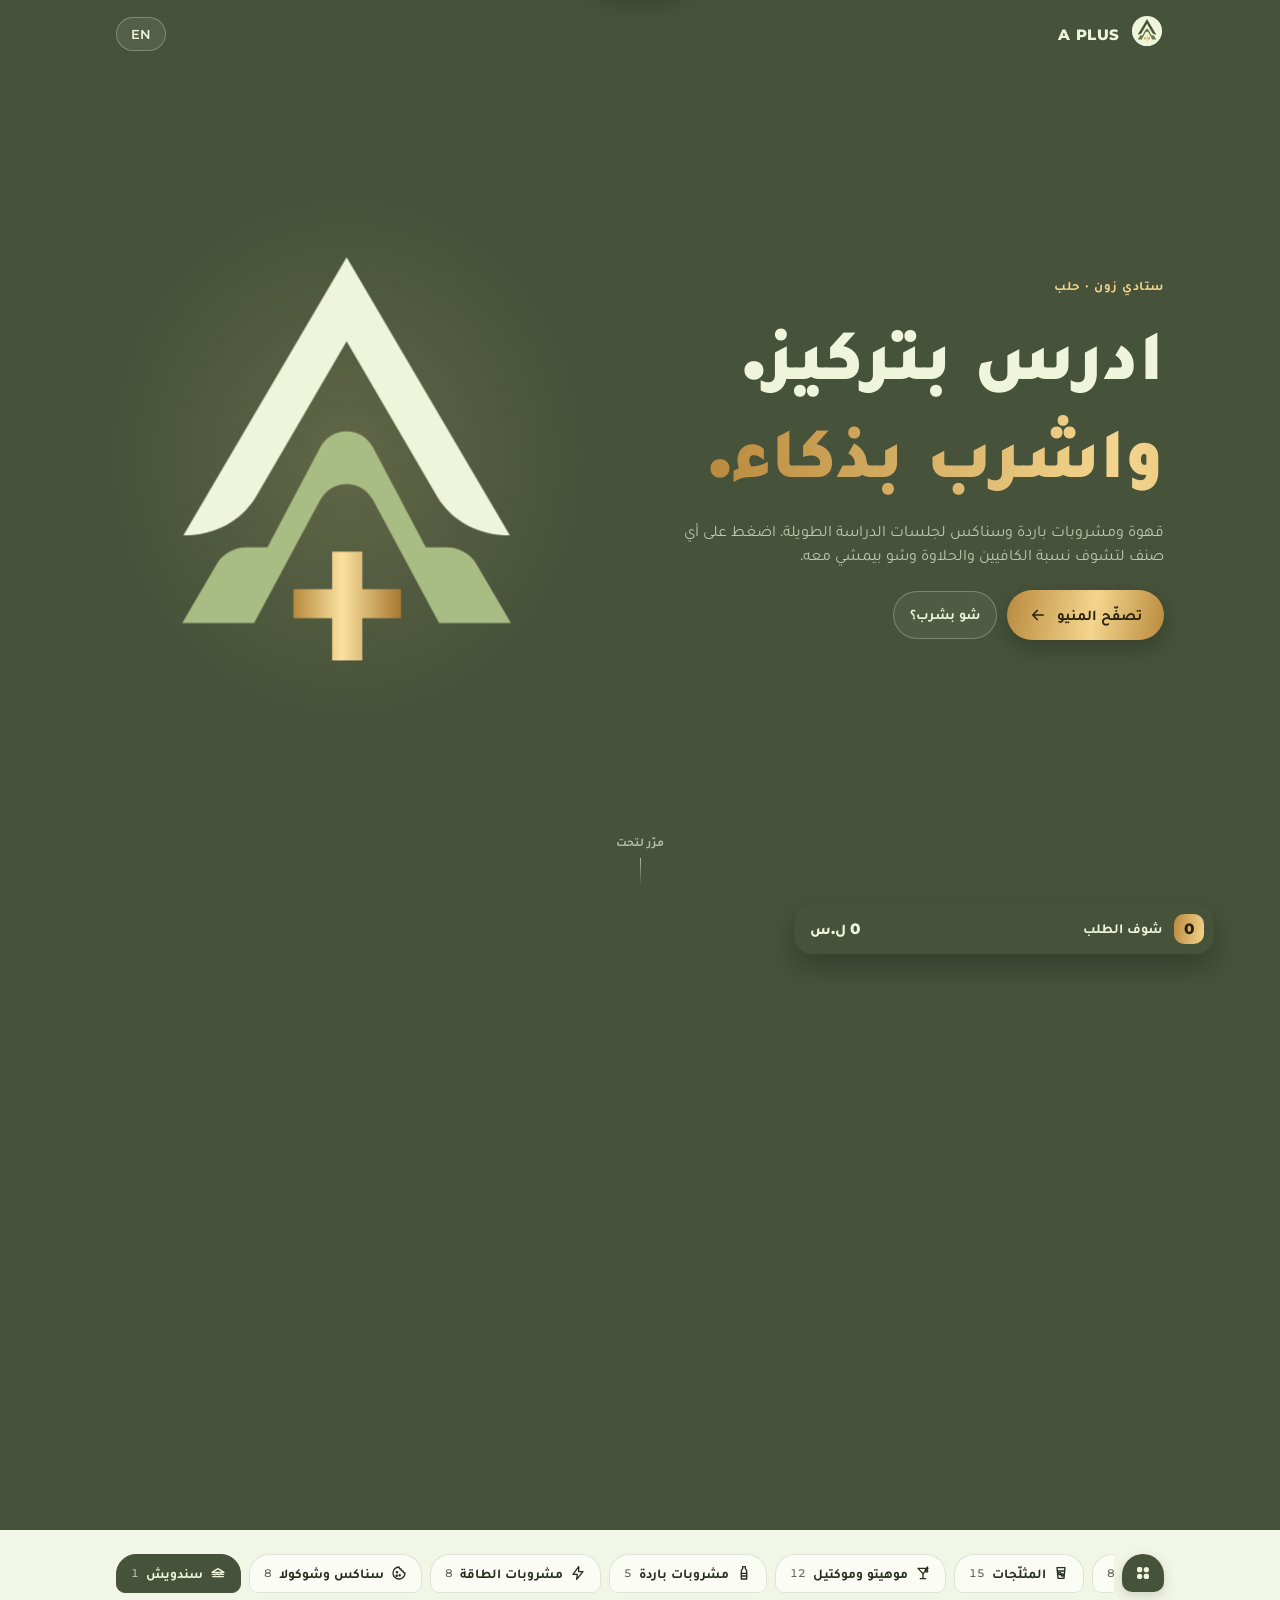
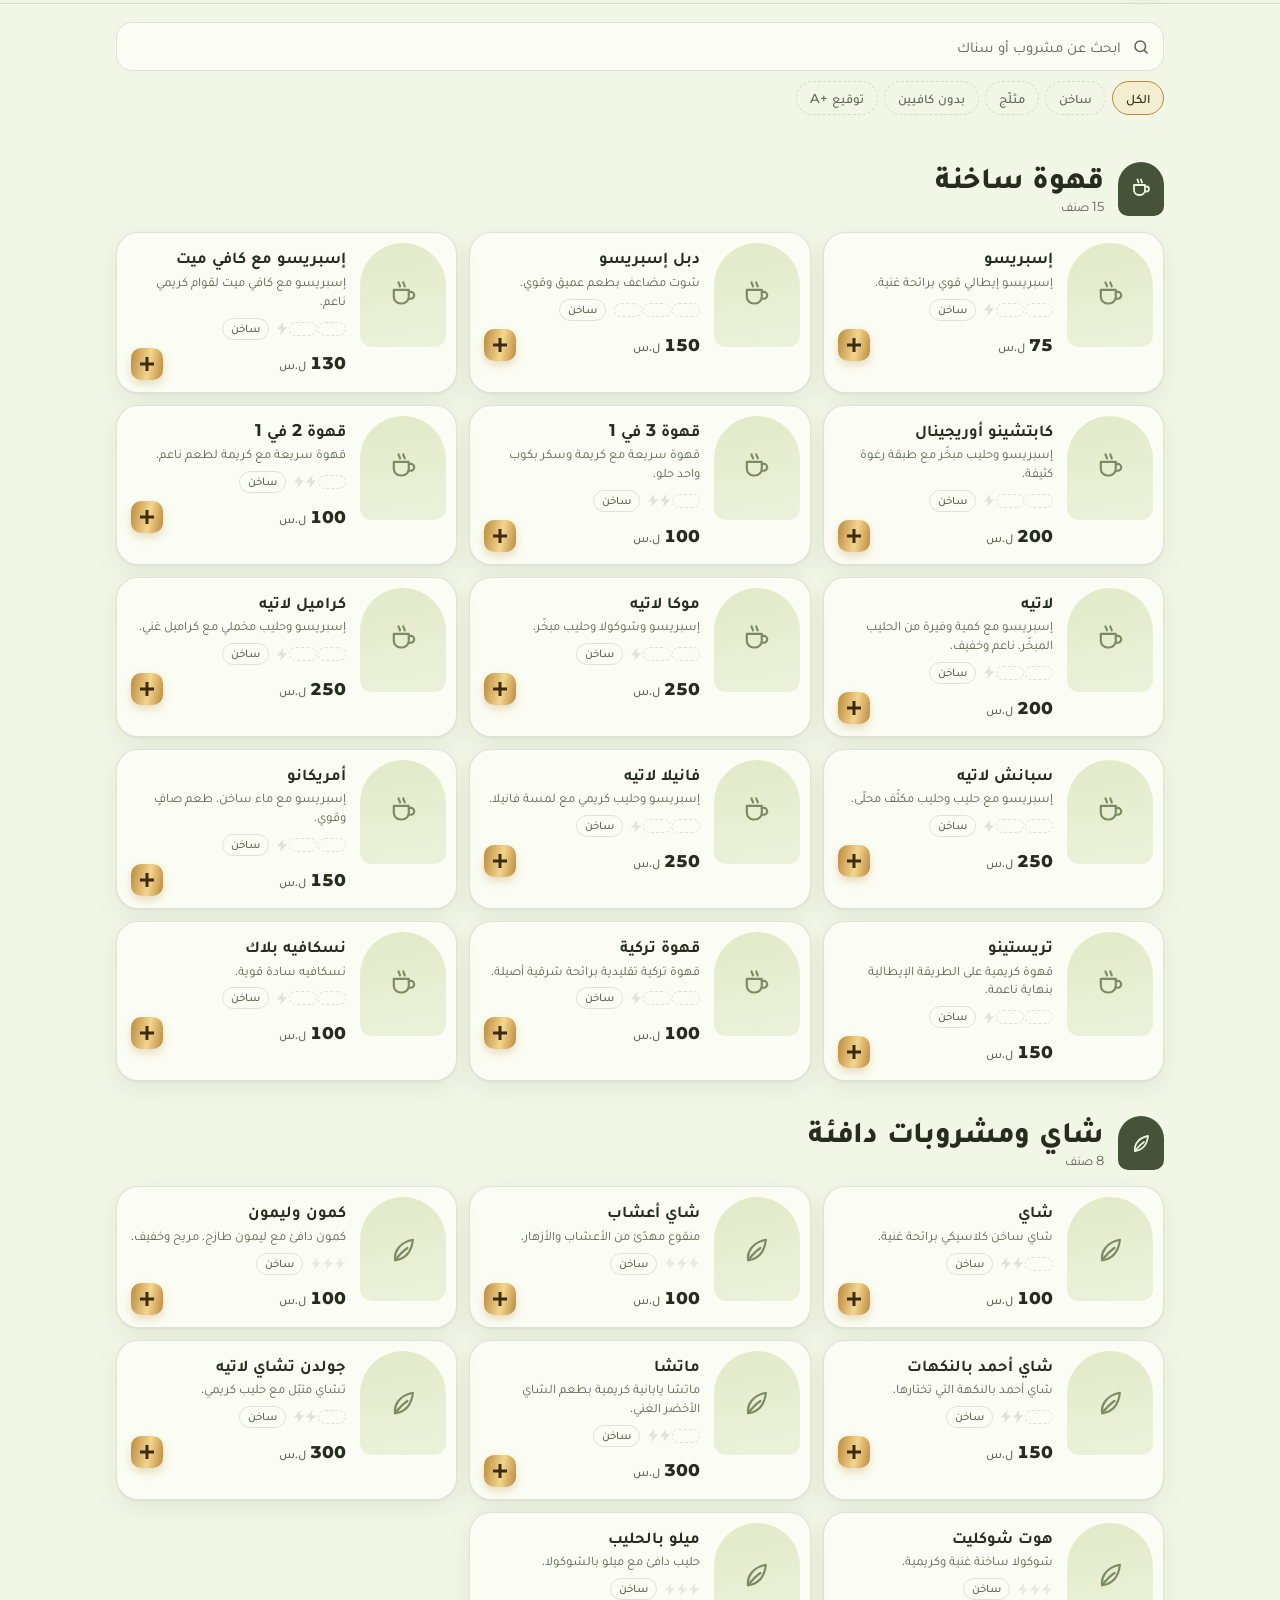
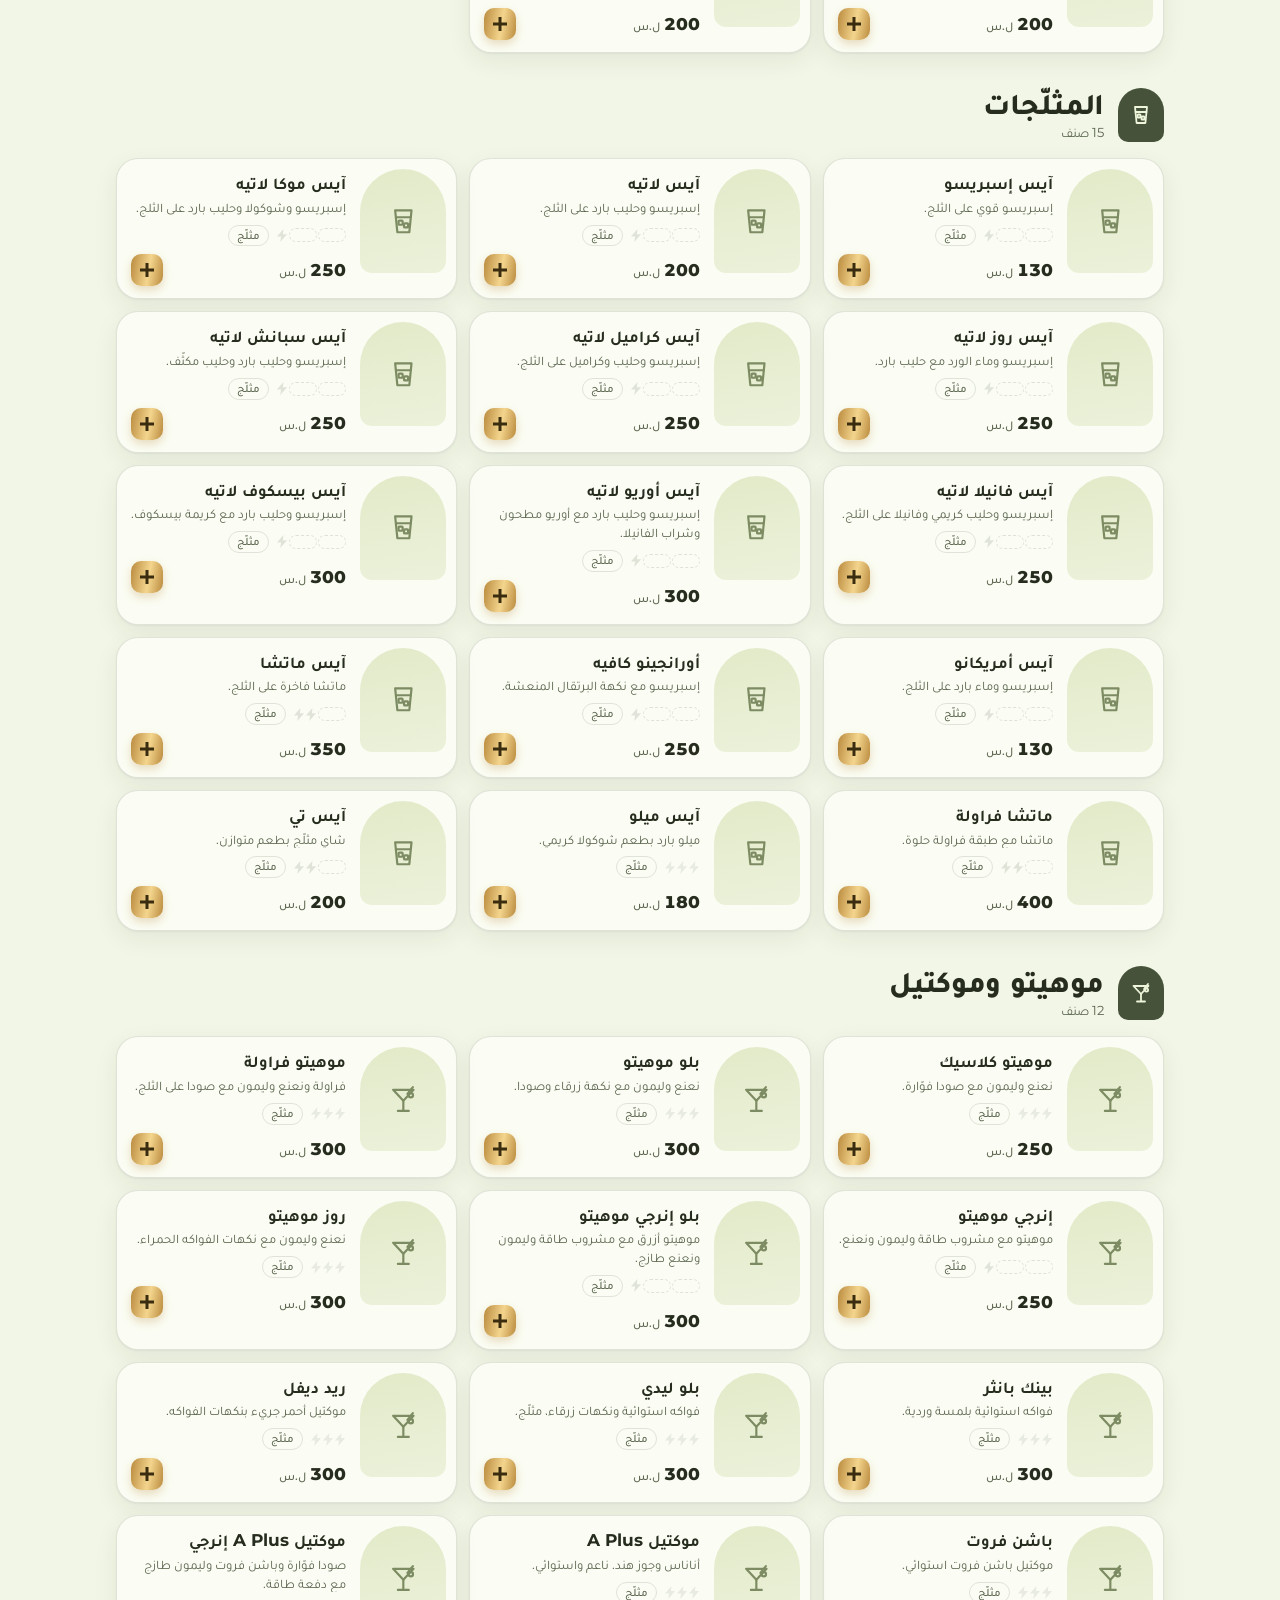
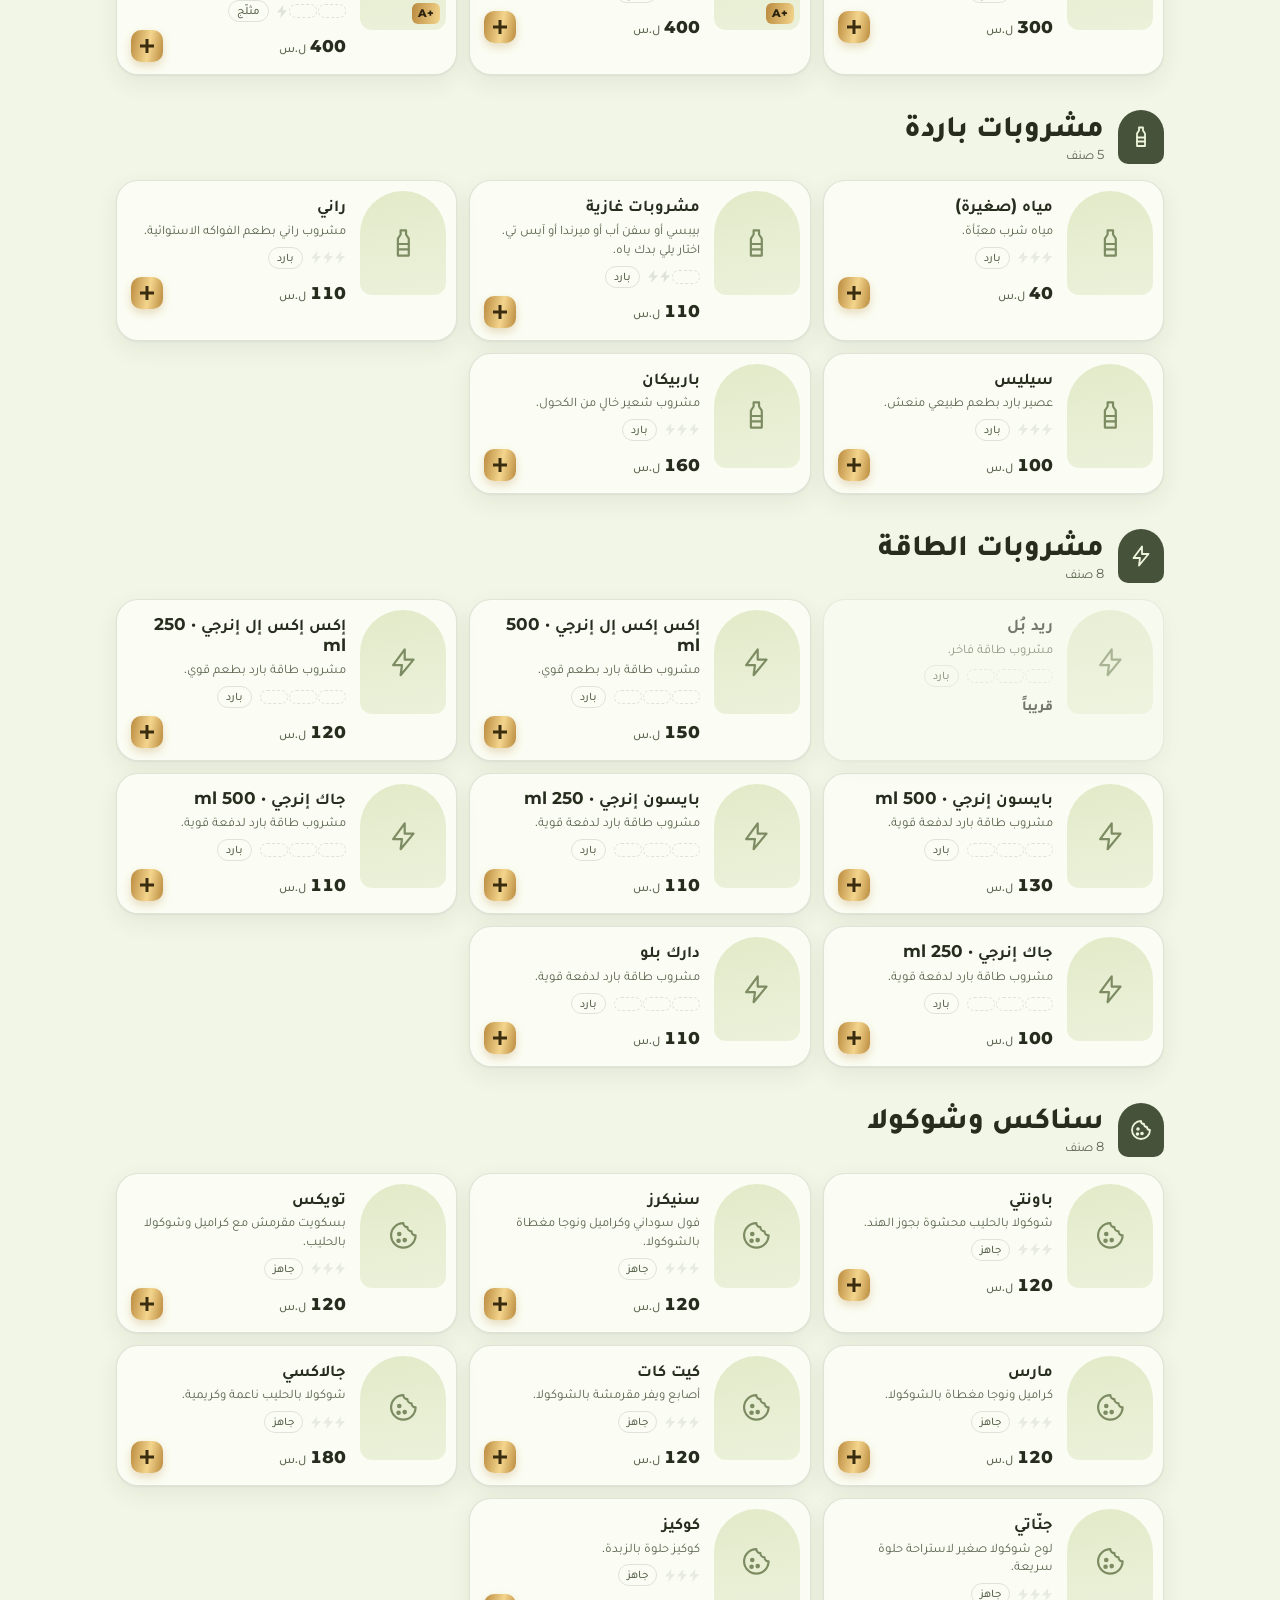
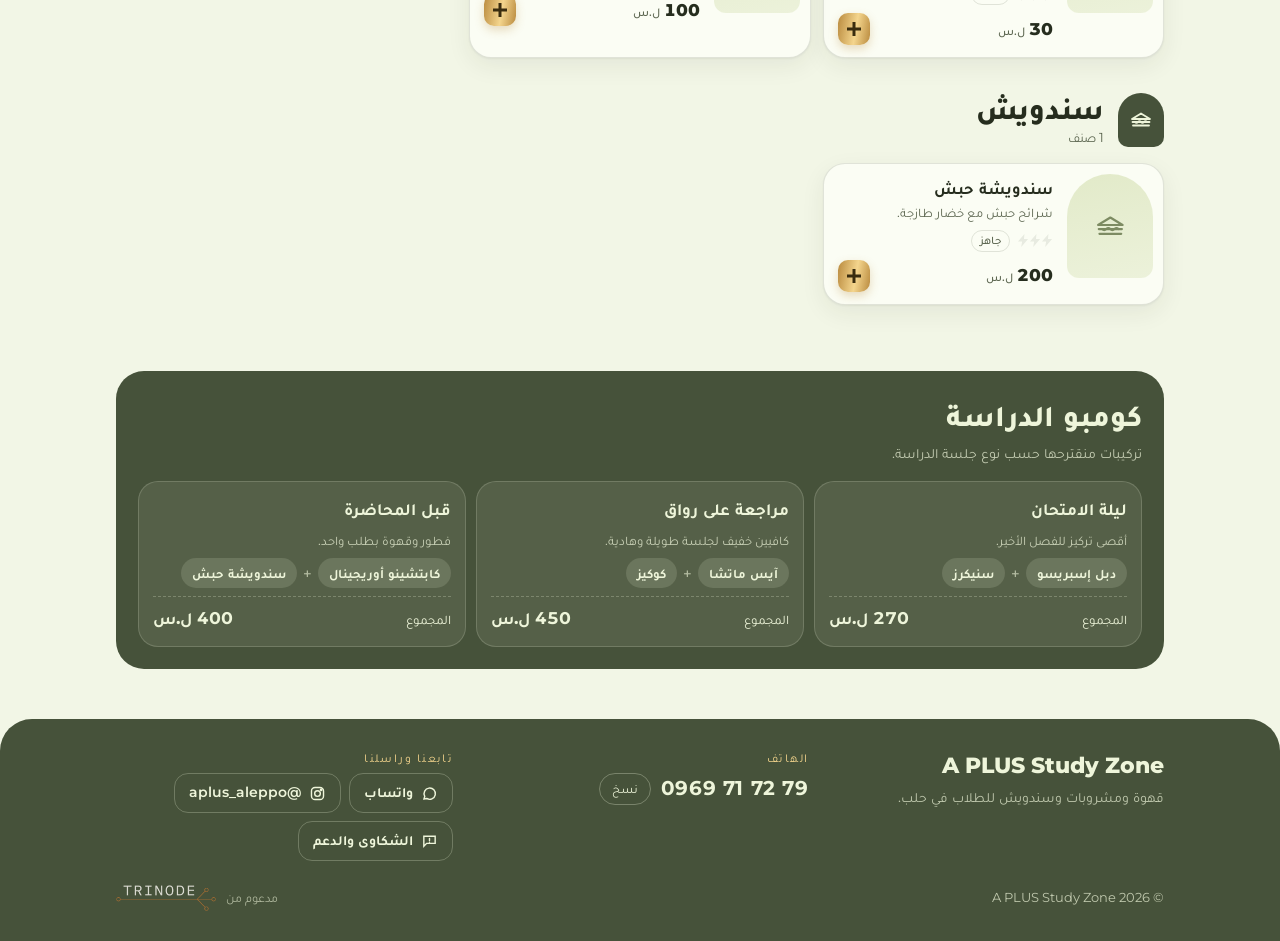
==== commit 56e8ef8c: "Fix bugs found in a phone QA pass; live menu updates Bugs: - Quiz: "Add to tray" on the result crash" ====
--- a/index.html
+++ b/index.html
@@ -27,15 +27,8 @@
 <link rel="preconnect" href="https://fonts.googleapis.com">
 <link rel="preconnect" href="https://fonts.gstatic.com" crossorigin>
 <link rel="stylesheet" href="https://fonts.googleapis.com/css2?family=Montserrat:wght@400;500;600;700;800;900&family=Tajawal:wght@400;500;700;800;900&display=swap">
+<link rel="stylesheet" href="fonts.css">
 <style>
-/* Montserrat Arabic is self-hosted: put the .woff2 files in fonts/ next to index.html.
-   Until they exist (e.g. in the preview), Arabic falls back to Tajawal. */
-@font-face{font-family:"Montserrat Arabic";src:url("fonts/MontserratArabic-Regular.woff2") format("woff2");font-weight:400;font-display:swap}
-@font-face{font-family:"Montserrat Arabic";src:url("fonts/MontserratArabic-Medium.woff2") format("woff2");font-weight:500;font-display:swap}
-@font-face{font-family:"Montserrat Arabic";src:url("fonts/MontserratArabic-SemiBold.woff2") format("woff2");font-weight:600;font-display:swap}
-@font-face{font-family:"Montserrat Arabic";src:url("fonts/MontserratArabic-Bold.woff2") format("woff2");font-weight:700;font-display:swap}
-@font-face{font-family:"Montserrat Arabic";src:url("fonts/MontserratArabic-ExtraBold.woff2") format("woff2");font-weight:800;font-display:swap}
-@font-face{font-family:"Montserrat Arabic";src:url("fonts/MontserratArabic-Black.woff2") format("woff2");font-weight:900;font-display:swap}
 /* Layout: olive hero band with the animated A+ mark, sticky arch-chip category rail, arch-framed item rows, bottom sheet for details. */
 :root{
   --bg:#F2F6E6; --surface:#FBFDF4; --ink:#262D1E; --muted:#5C6650; --line:rgba(70,82,58,.15);
@@ -479,6 +472,17 @@
 /* back to top */
 .totop{width:42px;height:42px;align-self:center;border-radius:50%;border:1px solid var(--line);background:var(--surface);color:var(--ink);display:grid;place-items:center;cursor:pointer;box-shadow:var(--shadow);
   opacity:0;transform:translateY(10px) scale(.8);pointer-events:none;transition:opacity .3s,transform .3s var(--ease)}
+/* LIVE: a pill that drops in when the studio changes the menu while it's open */
+.live{position:fixed;z-index:35;top:calc(10px + env(safe-area-inset-top,0px));left:50%;translate:-50% 0;display:flex;align-items:center;gap:8px;
+  padding:8px 14px 8px 10px;border-radius:999px;font-weight:700;font-size:13px;white-space:nowrap;color:#2B230F;
+  background:linear-gradient(100deg,var(--gold-a),var(--gold-b) 55%,var(--gold-a));box-shadow:0 10px 26px rgba(0,0,0,.25);
+  transform:translateY(-160%);transition:transform .55s cubic-bezier(.3,1.4,.5,1);pointer-events:none}
+.live.on{transform:none}
+.live b{font-size:10px;font-weight:900;letter-spacing:.14em;padding:2px 7px;border-radius:999px;background:#2B230F;color:var(--gold-b);display:flex;align-items:center;gap:5px}
+.live b::before{content:"";width:6px;height:6px;border-radius:50%;background:#7CE07C;box-shadow:0 0 0 0 rgba(124,224,124,.7);animation:livePulse 1.4s infinite}
+@keyframes livePulse{70%{box-shadow:0 0 0 7px rgba(124,224,124,0)}100%{box-shadow:0 0 0 0 rgba(124,224,124,0)}}
+.card.just{animation:justIn 1.6s var(--ease)}
+@keyframes justIn{0%{box-shadow:0 0 0 0 rgba(244,213,141,.9)}100%{box-shadow:0 0 0 16px rgba(244,213,141,0)}}
 .totop{position:relative}
 .totop svg{width:18px;height:18px}
 .totop .tt-ring{position:absolute;inset:-4px;width:calc(100% + 8px);height:calc(100% + 8px);transform:rotate(-90deg);pointer-events:none}
@@ -654,7 +658,7 @@
     trayEmpty:'Your tray is empty. Tap + on any item to add it.', total:'Total', top:'Back to top',
     waMsg:'Hi A PLUS, I would like to order:', trayNote:'Show this to the waiter or send it on WhatsApp.', table:n=>`Table ${n}`,
     share:'Share', linkCopied:'Link copied', shareTxt:n=>`${n} at A PLUS Study Zone`, jump:'Jump to a section', sections:'All sections',
-    nw:'New', out:'Sold out today', outNote:'Sold out for today. Back tomorrow.', loadErr:'The menu did not load. Check your connection.', retry:'Try again'},
+    nw:'New', live:'Menu just updated', out:'Sold out today', outNote:'Sold out for today. Back tomorrow.', loadErr:'The menu did not load. Check your connection.', retry:'Try again'},
   ar:{eyebrow:'ستادي زون · حلب', title:'<span class="ln"><span>ادرس بتركيز.</span></span><span class="ln"><em>واشرب بذكاء.</em></span>', sub:'قهوة ومشروبات باردة وسناكس لجلسات الدراسة الطويلة. اضغط على أي صنف لتشوف نسبة الكافيين والحلاوة وشو بيمشي معه.', cta:'تصفّح المنيو', search:'ابحث عن مشروب أو سناك', all:'الكل', hot:'ساخن', iced:'مثلّج', nocaf:'بدون كافيين', sig:'توقيع <bdi dir="ltr">A+</bdi>', caffeine:'الكافيين', sweet:'الحلاوة', served:'التقديم', size:'الحجم', pairs:'بيمشي معه', combos:'كومبو الدراسة', combosSub:'تركيبات منقترحها حسب نوع جلسة الدراسة.', together:'المجموع', soon:'قريباً', empty:'ما في نتائج. جرّب كلمة تانية أو امسح الفلاتر.', clear:'امسح الفلاتر', contact:'تابعنا وراسلنا', call:'الهاتف', copy:'نسخ', copied:'تم النسخ', wa:'واتساب', complaints:'الشكاوى والدعم', powered:'مدعوم من', where:'قهوة ومشروبات وسندويش للطلاب في حلب.', cafL:['بدون','خفيف','متوسط','قوي'], sugL:['بدون','قليل','متوسط','حلو'], temp:{h:'ساخن',i:'مثلّج',c:'بارد',r:'جاهز'}, cur:'ل.س', items:n=>`${n} صنف`, sigNote:'توقيع المكان. موجود بس عند A PLUS.', scroll:'مرّر لتحت', langBtn:'EN',
     find:'شو بشرب؟', step:i=>`${i} من 3`,
     q1:'شو نوع جلسة الدراسة؟', q2:'ساخن ولا مثلّج؟', q3:'قديش بدك ياه حلو؟',
@@ -665,20 +669,21 @@
     trayEmpty:'الطلب فاضي. اضغط + على أي صنف لتضيفه.', total:'المجموع', top:'لفوق',
     waMsg:'مرحبا A PLUS، بدي اطلب:', trayNote:'فرجيه للجرسون أو ابعته عالواتساب.', table:n=>`طاولة ${n}`,
     share:'شارك', linkCopied:'تم نسخ الرابط', shareTxt:n=>`${n} من A PLUS ستادي زون`, jump:'روح عالقسم', sections:'كل الأقسام',
-    nw:'جديد', out:'خلص اليوم', outNote:'خلص لليوم. راجع بكرا.', loadErr:'ما انفتح المنيو. تأكد من الإنترنت.', retry:'جرّب مرة تانية'}
+    nw:'جديد', live:'المنيو تحدّث هلق', out:'خلص اليوم', outNote:'خلص لليوم. راجع بكرا.', loadErr:'ما انفتح المنيو. تأكد من الإنترنت.', retry:'جرّب مرة تانية'}
 };
 
 /* ---------- DATA ----------
    The menu lives in menu.json (edited in the studio at /admin; the server keeps its copy in the data volume).
    item: caf caffeine 0-3 · sug sweetness 0-3 · t h hot / i iced / c chilled / r ready
          p price (null = coming soon) · sig A+ signature · nw new · out sold out today · img file in images/ */
-let CATS = [], ITEMS = [], BY = {}, COMBOS = [], PAIR = {};
+let CATS = [], ITEMS = [], BY = {}, COMBOS = [], PAIR = {}, MENU_REV = '';
 const ICON_OF = {};
 function setMenu(m){
   CATS = m.cats || []; COMBOS = m.combos || []; PAIR = m.pair || {};
   CATS.forEach(c=>{ ICON_OF[c.id] = IC[c.icon] ? c.icon : 'coffee'; });
   ITEMS = (m.items || []).filter(it=>ICON_OF[it.c]).map(it=>({...it, img:'images/'+it.img}));
   BY = Object.fromEntries(ITEMS.map(i=>[i.id,i]));
+  MENU_REV = m.updated || '';
 }
 const menuReady = fetch('menu.json', {cache:'no-cache'}).then(r=>{ if(!r.ok) throw new Error(r.status); return r.json(); }).then(setMenu);
 
@@ -751,7 +756,7 @@
 function renderAll(swap){
   renderStatic(); renderMenu(); renderCombos();
   if(swap){ const m=$('#menu'); m.classList.remove('swap'); void m.offsetWidth; m.classList.add('swap'); }
-  if(openId) fillSheet(BY[openId]);
+  if(openId){ if(BY[openId]) fillSheet(BY[openId]); else closeSheet(); }
   trayRender();
   if($('#finder').classList.contains('on')) fdRender();
 }
@@ -897,8 +902,36 @@
   if(plus){ const id = plus.closest('.card').dataset.id; if(orderable(BY[id])){ trayAdd(id); plus.classList.remove('pop'); void plus.offsetWidth; plus.classList.add('pop'); } e.stopPropagation(); return; }
   const sh = e.target.closest('[data-share]');
   if(sh){ e.stopPropagation(); shareItem(BY[sh.dataset.share], sh); return; }
-  if(add){ trayAdd(add.dataset.add); const s = add.querySelector('span'); s.textContent = L().added; setTimeout(()=>{ s.textContent = L().add; }, 1200); e.stopPropagation(); }
+  /* the sheet's button has a label span; the quiz result's button is just text */
+  if(add){ trayAdd(add.dataset.add); const s = add.querySelector('span') || add, was = s.textContent; s.textContent = L().added; setTimeout(()=>{ s.textContent = was; }, 1200); e.stopPropagation(); }
 }, true);
+
+/* ---------- LIVE: sold-out switches and price changes from the studio reach open menus ----------
+   Checks menu.json every 45 s while the page is visible (a 304 when nothing changed) and right after the phone wakes. */
+(()=>{
+  let busy = false, tid;
+  const pill = document.createElement('div');
+  pill.className = 'live'; pill.setAttribute('role', 'status'); pill.innerHTML = '<b>LIVE</b><span></span>';
+  document.body.appendChild(pill);
+  const check = async () => {
+    if(busy || document.hidden || !MENU_REV) return;
+    busy = true;
+    try{
+      const r = await fetch('menu.json', {cache:'no-cache'});
+      if(!r.ok) return;
+      const m = await r.json();
+      if(!m.updated || m.updated === MENU_REV) return;
+      const before = Object.fromEntries(ITEMS.map(i=>[i.id, JSON.stringify(i)]));
+      setMenu(m); trayInit(); renderAll(false);
+      /* glow the cards that changed */
+      ITEMS.filter(i=>before[i.id] !== JSON.stringify(i)).forEach(i=>document.querySelector(`.card[data-id="${i.id}"]`)?.classList.add('just'));
+      pill.querySelector('span').textContent = L().live; pill.classList.add('on'); buzz();
+      clearTimeout(tid); tid = setTimeout(()=>pill.classList.remove('on'), 3200);
+    }catch(e){}finally{ busy = false; }
+  };
+  setInterval(check, 45000);
+  document.addEventListener('visibilitychange', ()=>{ if(!document.hidden) check(); });
+})();
 
 /* ---------- SHARE: native share sheet on phones, copy link elsewhere ---------- */
 async function shareItem(it, btn){
--- a/fonts.css
+++ b/fonts.css
@@ -0,0 +1,2 @@
+/* Montserrat Arabic, self-hosted. server.js replaces this file's content at startup with @font-face rules
+   for every MontserratArabic-<Weight>.woff2 / .ttf / .otf it finds in fonts/. Until then Arabic uses Tajawal. */
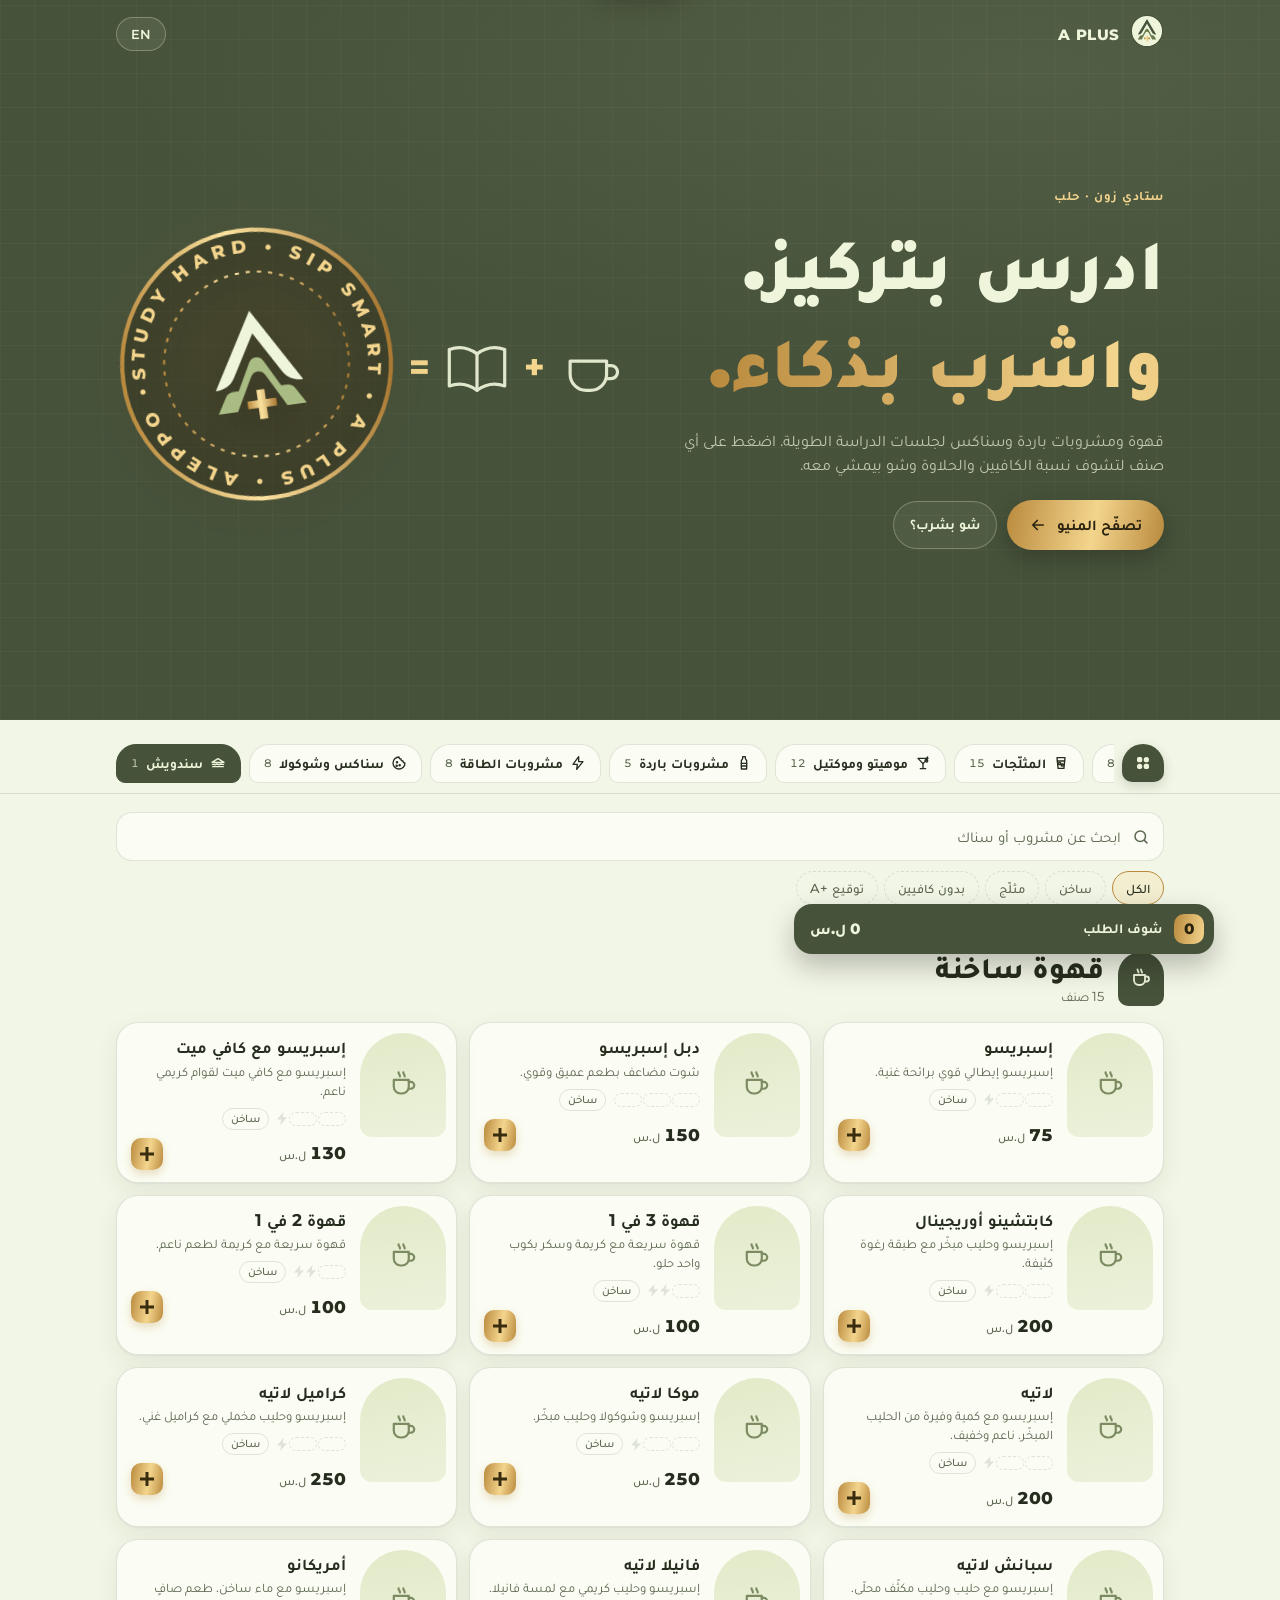
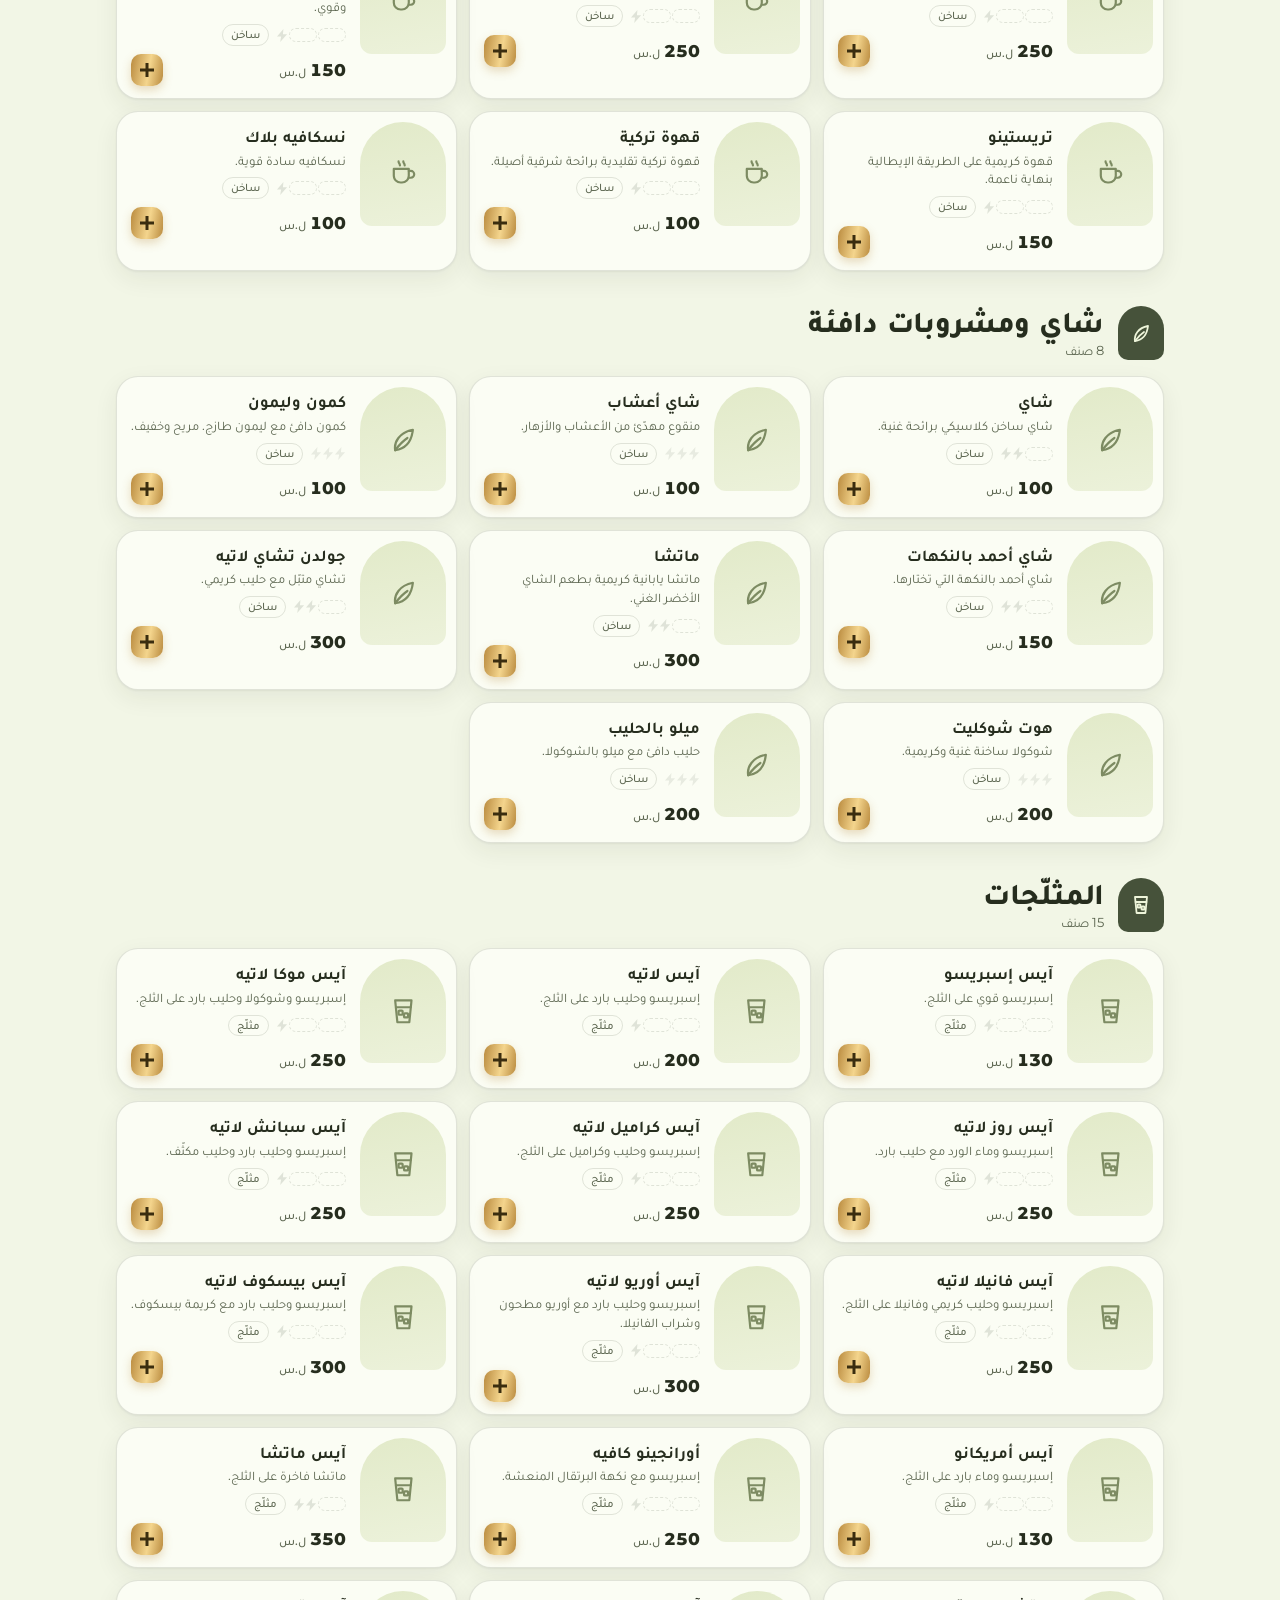
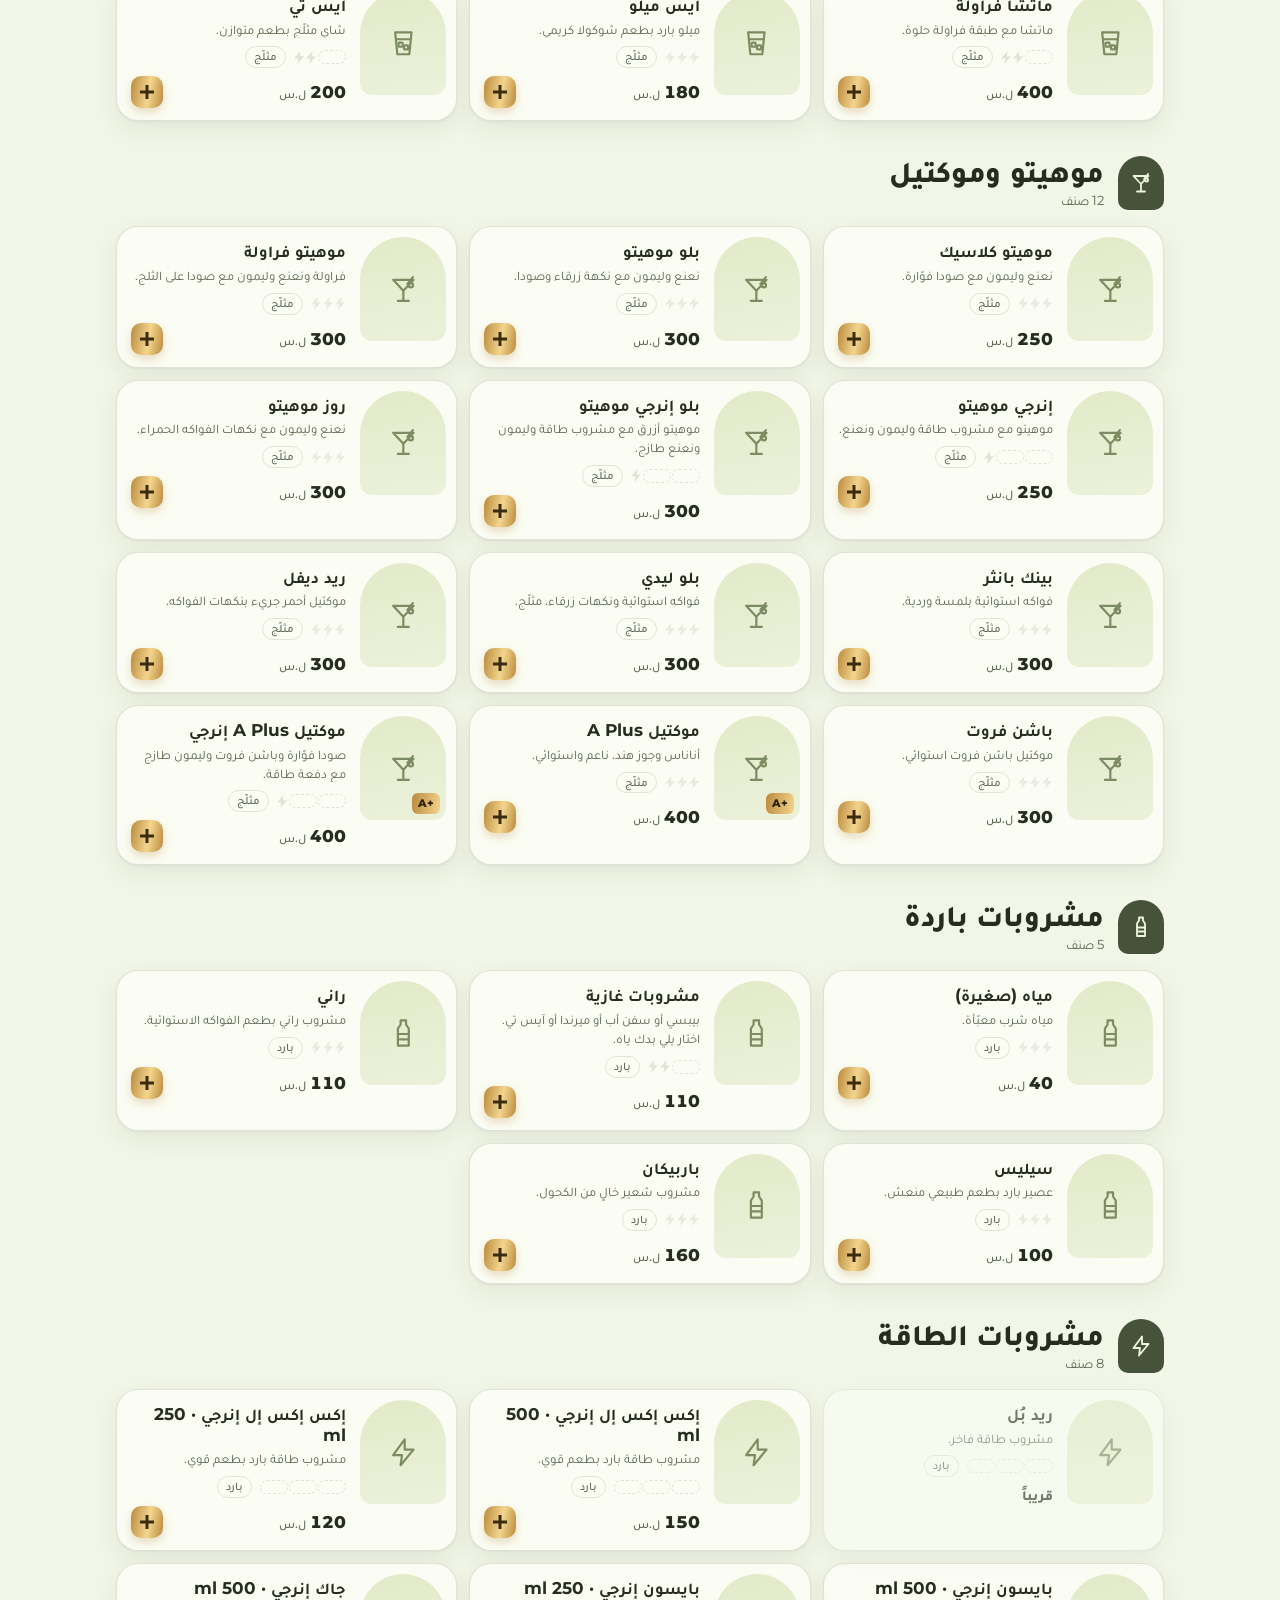
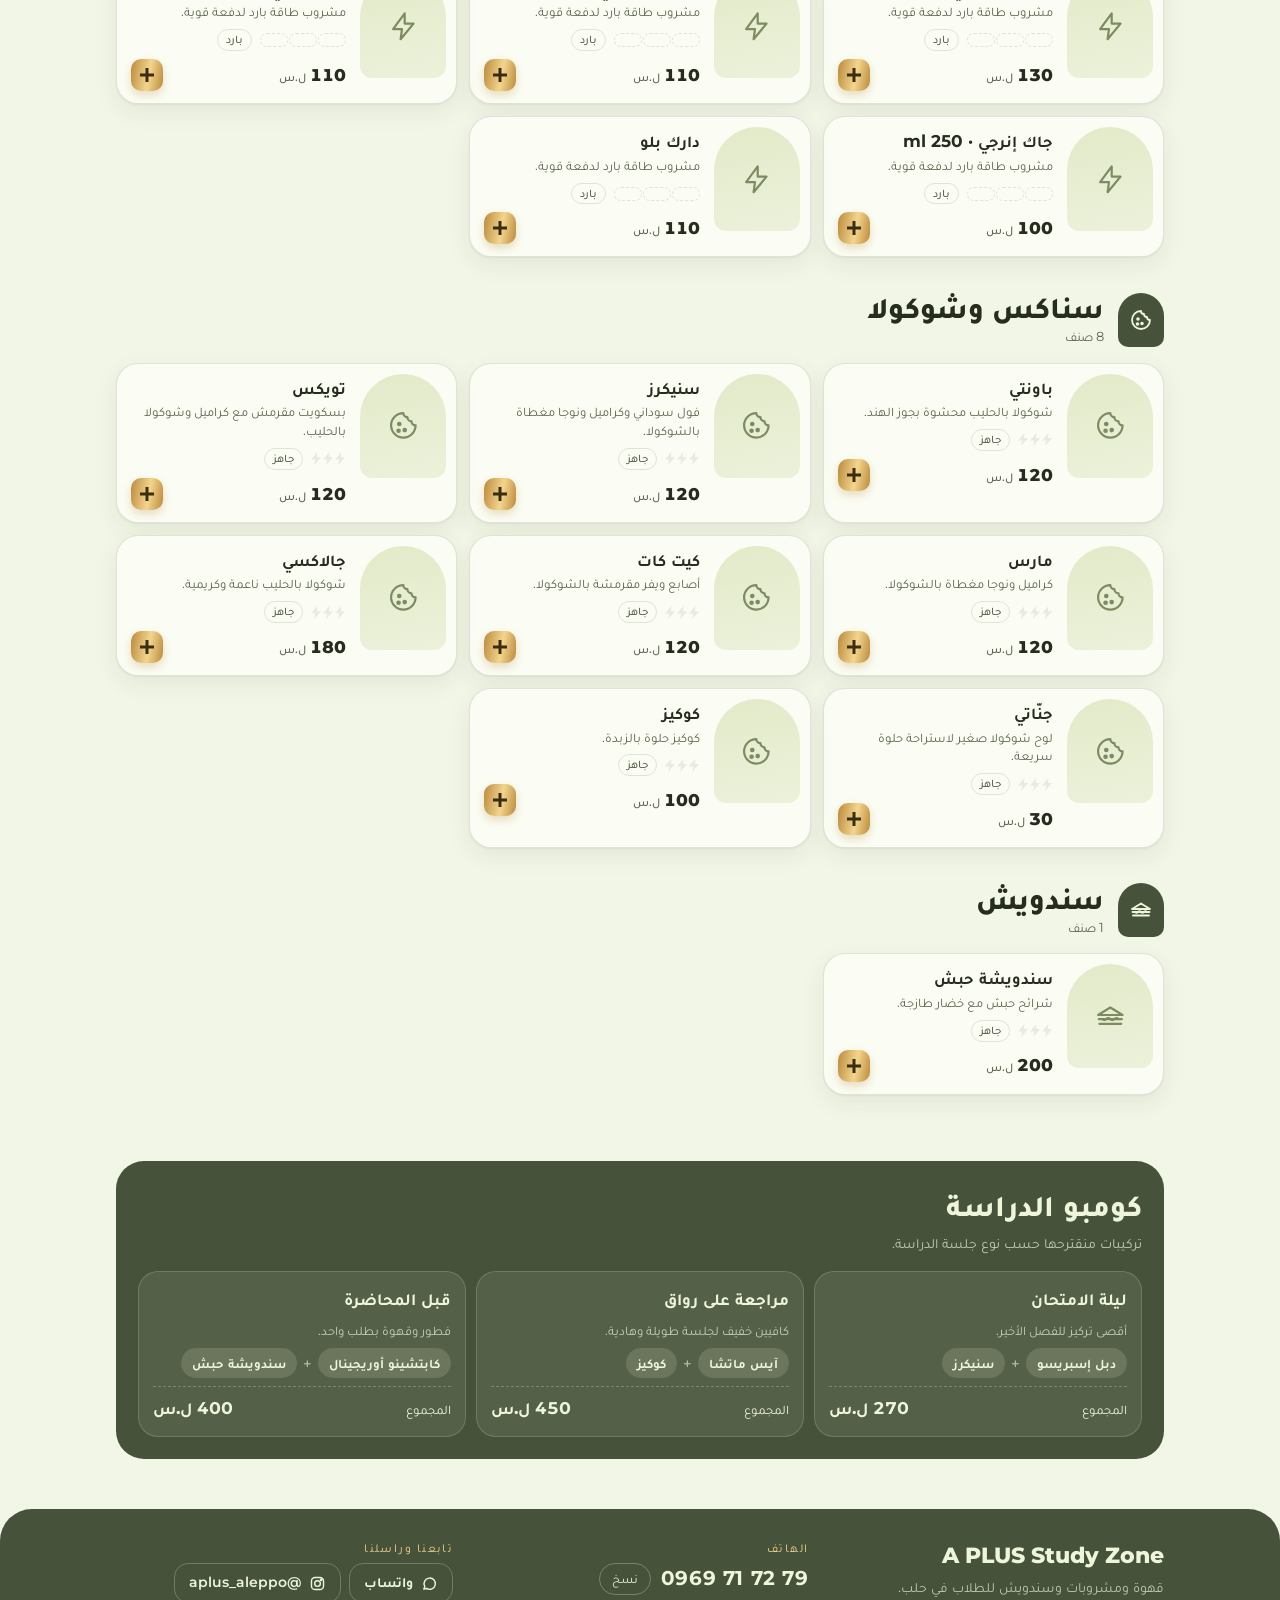
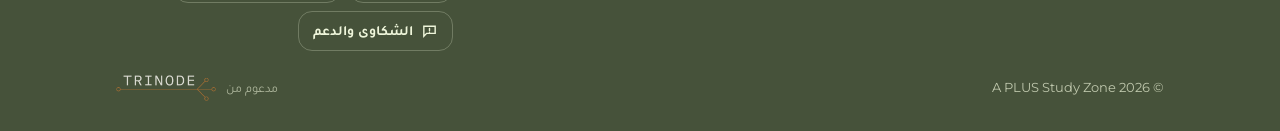
==== commit 73df33e3: "New chalkboard hero: coffee + book = A+ stamp Replaces the scroll-through zoom hero with a single-sc" ====
--- a/index.html
+++ b/index.html
@@ -64,28 +64,37 @@
 :focus-visible{outline:2px solid var(--gold-a);outline-offset:2px;border-radius:8px}
 
 /* HERO */
-/* Scroll-through hero: the screen pins, the logo grows, the arches part and you fly
-   through the gold plus into the menu. JS feeds --p (0→1 scroll progress) and the derived values. */
-.hero{background:var(--hero-bg);color:var(--hero-ink);position:relative;height:170vh;height:170svh;overflow-x:clip}
-.pin{position:sticky;top:0;height:100vh;height:100svh;overflow:hidden;display:flex;flex-direction:column;isolation:isolate;--p:0;--s:1;--c:1;--v:0}
-.pin .hero-grid{flex:1;min-height:0}
-.zoom{position:relative;width:min(58vw,34vh);aspect-ratio:72/78;justify-self:center;align-self:end;transform-origin:50% 82%;transform:scale(var(--s))}
-@media (min-width:820px){.zoom{width:min(34vw,58vh);align-self:center}}
-.zoom svg{width:100%;height:100%;overflow:visible}
-.zoom .g1{transform:translateY(calc(var(--p) * -22px));opacity:calc(1 - var(--p) * 1.8)}
-.zoom .g2{transform:translateY(calc(var(--p) * 16px));opacity:calc(1 - var(--p) * 1.5)}
-.zoom .i1{animation:drop 1s var(--ease) .15s both}
-.zoom .i2{animation:rise 1s var(--ease) .3s both}
-.zoom .ip{transform-box:fill-box;transform-origin:center;animation:pop .8s cubic-bezier(.3,1.6,.5,1) .7s both}
-.halo{position:absolute;inset:-30%;border-radius:50%;background:radial-gradient(closest-side,rgba(244,213,141,.16),transparent 70%);z-index:-1}
-@keyframes breathe{from{transform:scale(.92);opacity:.7}to{transform:scale(1.06);opacity:1}}
-.pin .hero-copy{opacity:var(--c);transform:translateY(calc(var(--p) * -70px))}
-.hint{position:absolute;bottom:calc(14px + env(safe-area-inset-bottom,0px));left:50%;translate:-50% 0;display:flex;flex-direction:column;align-items:center;gap:6px;
-  font-size:11px;font-weight:700;letter-spacing:.24em;text-transform:uppercase;color:var(--hero-muted);opacity:calc(var(--c) * .9);pointer-events:none}
-:root[lang="ar"] .hint{letter-spacing:0;font-size:12px}
-.hint i{width:1px;height:28px;background:linear-gradient(var(--hero-muted),transparent)}
-.veil{position:absolute;inset:0;background:var(--bg);opacity:var(--v);pointer-events:none;z-index:5}
-@media (max-width:819px){.hint{display:none}}
+/* Chalkboard hero: coffee + book are chalked onto the board, then the gold A+ seal
+   stamps down as the answer. Tap the seal to stamp it again. */
+.hero{background:var(--hero-bg);color:var(--hero-ink);position:relative;overflow:hidden;isolation:isolate;
+  background-image:radial-gradient(120% 70% at 80% 10%,rgba(238,245,218,.07),transparent 60%),
+    repeating-linear-gradient(0deg,rgba(238,245,218,.035) 0 1px,transparent 1px 34px),
+    repeating-linear-gradient(90deg,rgba(238,245,218,.035) 0 1px,transparent 1px 34px)}
+.hero > .wrap{display:flex;flex-direction:column;min-height:100vh;min-height:100svh}
+@media (min-width:820px){.hero > .wrap{min-height:min(100svh,720px)}}
+.eq{display:flex;align-items:center;justify-content:center;gap:clamp(4px,1.6vw,12px);justify-self:center}
+.eq .chalk{width:clamp(42px,12vw,70px);flex:none;overflow:visible;fill:none;stroke:var(--hero-ink);stroke-width:2.2;stroke-linecap:round;stroke-linejoin:round;opacity:.92}
+.eq .chalk path{stroke-dasharray:1;stroke-dashoffset:1;animation:chalk .7s ease-out both}
+.eq .book path{animation-delay:.55s}
+.eq .steam path{stroke-dasharray:none;stroke-dashoffset:0;opacity:0;animation:steam 2.6s ease-in-out 1.2s infinite}
+.eq .steam path:nth-child(2){animation-delay:1.6s}.eq .steam path:nth-child(3){animation-delay:2s}
+.eq .op{font-family:var(--f-display);font-weight:800;font-size:clamp(20px,5.4vw,34px);color:var(--gold-b);animation:pop .5s cubic-bezier(.3,1.6,.5,1) .4s both}
+.eq .op + .book + .op{animation-delay:.95s}
+@keyframes chalk{to{stroke-dashoffset:0}}
+@keyframes steam{0%{opacity:0;transform:translateY(4px)}40%{opacity:.8}100%{opacity:0;transform:translateY(-8px)}}
+.seal{position:relative;flex:none;width:clamp(132px,40vw,280px);aspect-ratio:1;border:0;padding:0;background:none;cursor:pointer;-webkit-tap-highlight-color:transparent;
+  rotate:-8deg;animation:stamp .55s cubic-bezier(.5,0,.75,0) 1.25s both}
+.seal svg{width:100%;height:100%;overflow:visible;filter:drop-shadow(0 10px 18px rgba(0,0,0,.28))}
+.seal .ring-txt{transform-origin:100px 100px;animation:spin 26s linear infinite}
+.seal::before{content:"";position:absolute;inset:-6%;border-radius:50%;border:2px solid var(--gold-b);opacity:0;animation:dust .8s ease-out 1.8s both;pointer-events:none}
+.seal::after{content:"";position:absolute;inset:-35%;border-radius:50%;background:radial-gradient(closest-side,rgba(244,213,141,.2),transparent 70%);z-index:-1}
+.seal:hover{rotate:-3deg;transition:rotate .3s var(--ease)}
+.eq{animation:thud .35s ease-out 1.8s both}
+.eq.again{animation-delay:.55s}.eq.again .seal{animation-delay:0s}.eq.again .seal::before{animation-delay:.55s}
+.eq.hold,.eq.hold .seal,.eq.hold .seal::before{animation:none}
+@keyframes stamp{0%{transform:scale(2.6) rotate(-24deg);opacity:0}70%{opacity:1}100%{transform:none;opacity:1}}
+@keyframes dust{0%{transform:scale(.85);opacity:.9}100%{transform:scale(1.35);opacity:0}}
+@keyframes thud{0%,100%{transform:none}25%{transform:translateY(4px)}55%{transform:translateY(-2px)}}
 .topbar{display:flex;align-items:center;justify-content:space-between;padding-block:14px 0}
 .brand{display:flex;align-items:center;gap:10px;font-family:var(--f-display);font-weight:800;letter-spacing:.04em;font-size:15px}
 .brand svg{width:34px;height:34px}
@@ -95,9 +104,9 @@
 .table-tag{display:inline-flex;align-items:center;gap:6px;padding:5px 12px;border-radius:999px;font-weight:700;font-size:13px;color:#2B230F;background:linear-gradient(100deg,var(--gold-a),var(--gold-b));font-variant-numeric:tabular-nums}
 .table-tag svg{width:14px;height:14px}
 .lang:active{transform:scale(.95)}
-.hero-grid{display:grid;grid-template-columns:minmax(0,1fr);grid-template-rows:minmax(0,1fr) auto;gap:22px;padding-block:10px 28px;align-items:center}
-@media (min-width:820px){.hero-grid{grid-template-columns:minmax(0,1.1fr) minmax(0,.9fr);grid-template-rows:1fr;padding-block:20px 60px}
-  .hero-grid .zoom{grid-column:2;grid-row:1}.hero-grid .hero-copy{grid-column:1;grid-row:1}}
+.hero-grid{flex:1;display:grid;grid-template-columns:minmax(0,1fr);align-content:center;gap:26px;padding-block:18px 36px}
+@media (min-width:820px){.hero-grid{grid-template-columns:minmax(0,1fr) minmax(0,1fr);align-items:center;padding-block:20px 60px}
+  .hero-grid .eq{grid-column:2;grid-row:1}.hero-grid .hero-copy{grid-column:1;grid-row:1}}
 
 @keyframes spin{to{transform:rotate(360deg)}}
 
@@ -495,7 +504,7 @@
   *,*::before,*::after{animation-duration:.01ms!important;animation-delay:0ms!important;transition-duration:.01ms!important}
   .mark .ring{stroke-dashoffset:0}
   .hero h1 em{animation:none!important}
-  .hero{height:auto}.pin{position:relative;height:auto;min-height:0}.veil,.hint{display:none}
+  .eq .chalk path{stroke-dashoffset:0}.eq .steam path{opacity:.6}
 }
 </style>
 </head>
@@ -511,8 +520,7 @@
 <script>document.documentElement.classList.add('is-loading');</script>
 
 <header class="hero" id="hero">
- <div class="pin" id="pin">
-  <div class="wrap" style="display:flex;flex-direction:column;flex:1;min-height:0;width:100%">
+  <div class="wrap">
     <div class="topbar">
       <div class="brand"><span id="miniMark"></span>A PLUS</div>
       <div class="top-end">
@@ -521,14 +529,34 @@
       </div>
     </div>
     <div class="hero-grid">
-      <div class="zoom" aria-hidden="true">
-        <div class="halo"></div>
-        <svg viewBox="14 8 72 78">
-          <defs><linearGradient id="gz" x1="0" x2="1"><stop offset="0" stop-color="#B98A3E"/><stop offset=".45" stop-color="#FBE2A0"/><stop offset="1" stop-color="#A97832"/></linearGradient></defs>
-          <g class="g1"><path class="i1" fill="#EEF5DA" d="M50 14.5 77 60.5c-5.2 0-9.6-2.4-12-6.4L50 28.4 35 54.1c-2.4 4-6.8 6.4-12 6.4z"/></g>
-          <g class="g2"><path class="i2" fill="#A9BC83" d="M22.8 75 28.5 65.3c1-1.8 3-2.8 5-2.8h3.4L45.6 46c2-3.6 6.8-3.6 8.8 0l8.7 16.5h3.4c2 0 4 1 5 2.8L77.2 75H65.3L54.4 54.7c-2-3.6-6.8-3.6-8.8 0L34.7 75z"/></g>
-          <g class="gp"><path class="ip" fill="url(#gz)" d="M47.6 63.2h5v6.2h6.4v4.8h-6.4v7h-5v-7h-6.4v-4.8h6.4z"/></g>
+      <div class="eq" id="eq">
+        <svg class="chalk cup" viewBox="0 0 48 48" aria-hidden="true">
+          <path pathLength="1" d="M9 20h25v9a11 11 0 0 1-11 11h-3A11 11 0 0 1 9 29z"/>
+          <path pathLength="1" d="M34 23h3a4.5 4.5 0 0 1 0 9h-3"/>
+          <g class="steam"><path d="M16 15c-2.5-3 2.5-4.5 0-8"/><path d="M22 15c-2.5-3 2.5-4.5 0-8"/><path d="M28 15c-2.5-3 2.5-4.5 0-8"/></g>
         </svg>
+        <span class="op" aria-hidden="true">+</span>
+        <svg class="chalk book" viewBox="0 0 48 48" aria-hidden="true">
+          <path pathLength="1" d="M5 12c7-2.5 13-1.5 19 3c6-4.5 12-5.5 19-3v25c-7-2.5-13-1.5-19 3c-6-4.5-12-5.5-19-3z"/>
+          <path pathLength="1" d="M24 15v25"/>
+        </svg>
+        <span class="op" aria-hidden="true">=</span>
+        <button class="seal" id="seal" type="button" aria-label="A+">
+          <svg viewBox="0 0 200 200" aria-hidden="true">
+            <defs>
+              <linearGradient id="gz" x1="0" x2="1"><stop offset="0" stop-color="#B98A3E"/><stop offset=".45" stop-color="#FBE2A0"/><stop offset="1" stop-color="#A97832"/></linearGradient>
+              <path id="sealPath" d="M100 100m-80 0a80 80 0 1 1 160 0a80 80 0 1 1-160 0"/>
+            </defs>
+            <circle cx="100" cy="100" r="96" fill="#2B230F" fill-opacity=".35" stroke="url(#gz)" stroke-width="3"/>
+            <circle cx="100" cy="100" r="66" fill="none" stroke="url(#gz)" stroke-width="1.5" stroke-dasharray="3 5"/>
+            <g class="ring-txt"><text direction="ltr" unicode-bidi="embed" font-family="Montserrat,sans-serif" font-weight="800" font-size="13" fill="#F4D58D" letter-spacing="2"><textPath href="#sealPath" textLength="498" lengthAdjust="spacing">STUDY HARD • SIP SMART • A PLUS • ALEPPO •</textPath></text></g>
+            <svg x="58" y="54" width="84" height="91" viewBox="14 8 72 78">
+              <path fill="#EEF5DA" d="M50 14.5 77 60.5c-5.2 0-9.6-2.4-12-6.4L50 28.4 35 54.1c-2.4 4-6.8 6.4-12 6.4z"/>
+              <path fill="#A9BC83" d="M22.8 75 28.5 65.3c1-1.8 3-2.8 5-2.8h3.4L45.6 46c2-3.6 6.8-3.6 8.8 0l8.7 16.5h3.4c2 0 4 1 5 2.8L77.2 75H65.3L54.4 54.7c-2-3.6-6.8-3.6-8.8 0L34.7 75z"/>
+              <path fill="url(#gz)" d="M47.6 63.2h5v6.2h6.4v4.8h-6.4v7h-5v-7h-6.4v-4.8h6.4z"/>
+            </svg>
+          </svg>
+        </button>
       </div>
       <div class="hero-copy">
         <div class="eyebrow" data-t="eyebrow"></div>
@@ -541,9 +569,6 @@
       </div>
     </div>
   </div>
-  <div class="hint"><span data-t="scroll"></span><i></i></div>
-  <div class="veil"></div>
- </div>
 </header>
 
 <nav class="rail" aria-label="Menu sections">
@@ -1024,21 +1049,14 @@
 (()=>{ const h=$('#hero'); const f=()=>document.body.classList.toggle('past-hero', h.getBoundingClientRect().bottom < innerHeight*.6);
   addEventListener('scroll',f,{passive:true}); f(); })();
 
-/* ---------- HERO SCROLL-THROUGH ---------- */
+/* ---------- HERO STAMP: tap the A+ seal to stamp it again ---------- */
 (()=>{
-  if(matchMedia('(prefers-reduced-motion: reduce)').matches) return;
-  const hero = $('#hero'), pin = $('#pin'); let tk = false;
-  const upd = () => {
-    const max = Math.max(1, hero.offsetHeight - innerHeight);
-    const p = Math.min(1, Math.max(0, -hero.getBoundingClientRect().top / max));
-    pin.style.setProperty('--p', p.toFixed(4));
-    pin.style.setProperty('--s', (1 + Math.pow(p, 2) * 60).toFixed(3));
-    pin.style.setProperty('--c', Math.max(0, 1 - p * 2.6).toFixed(3));
-    pin.style.setProperty('--v', Math.min(1, Math.max(0, (p - .55) / .42)).toFixed(3));
-    tk = false;
-  };
-  addEventListener('scroll', ()=>{ if(!tk){ tk = true; requestAnimationFrame(upd); } }, {passive:true});
-  addEventListener('resize', upd); upd();
+  const eq = $('#eq');
+  $('#seal').addEventListener('click', ()=>{
+    eq.classList.add('hold'); void eq.offsetWidth;
+    eq.classList.remove('hold'); eq.classList.add('again');
+    navigator.vibrate?.(20);
+  });
 })();
 
 /* ---------- LOADER ---------- */
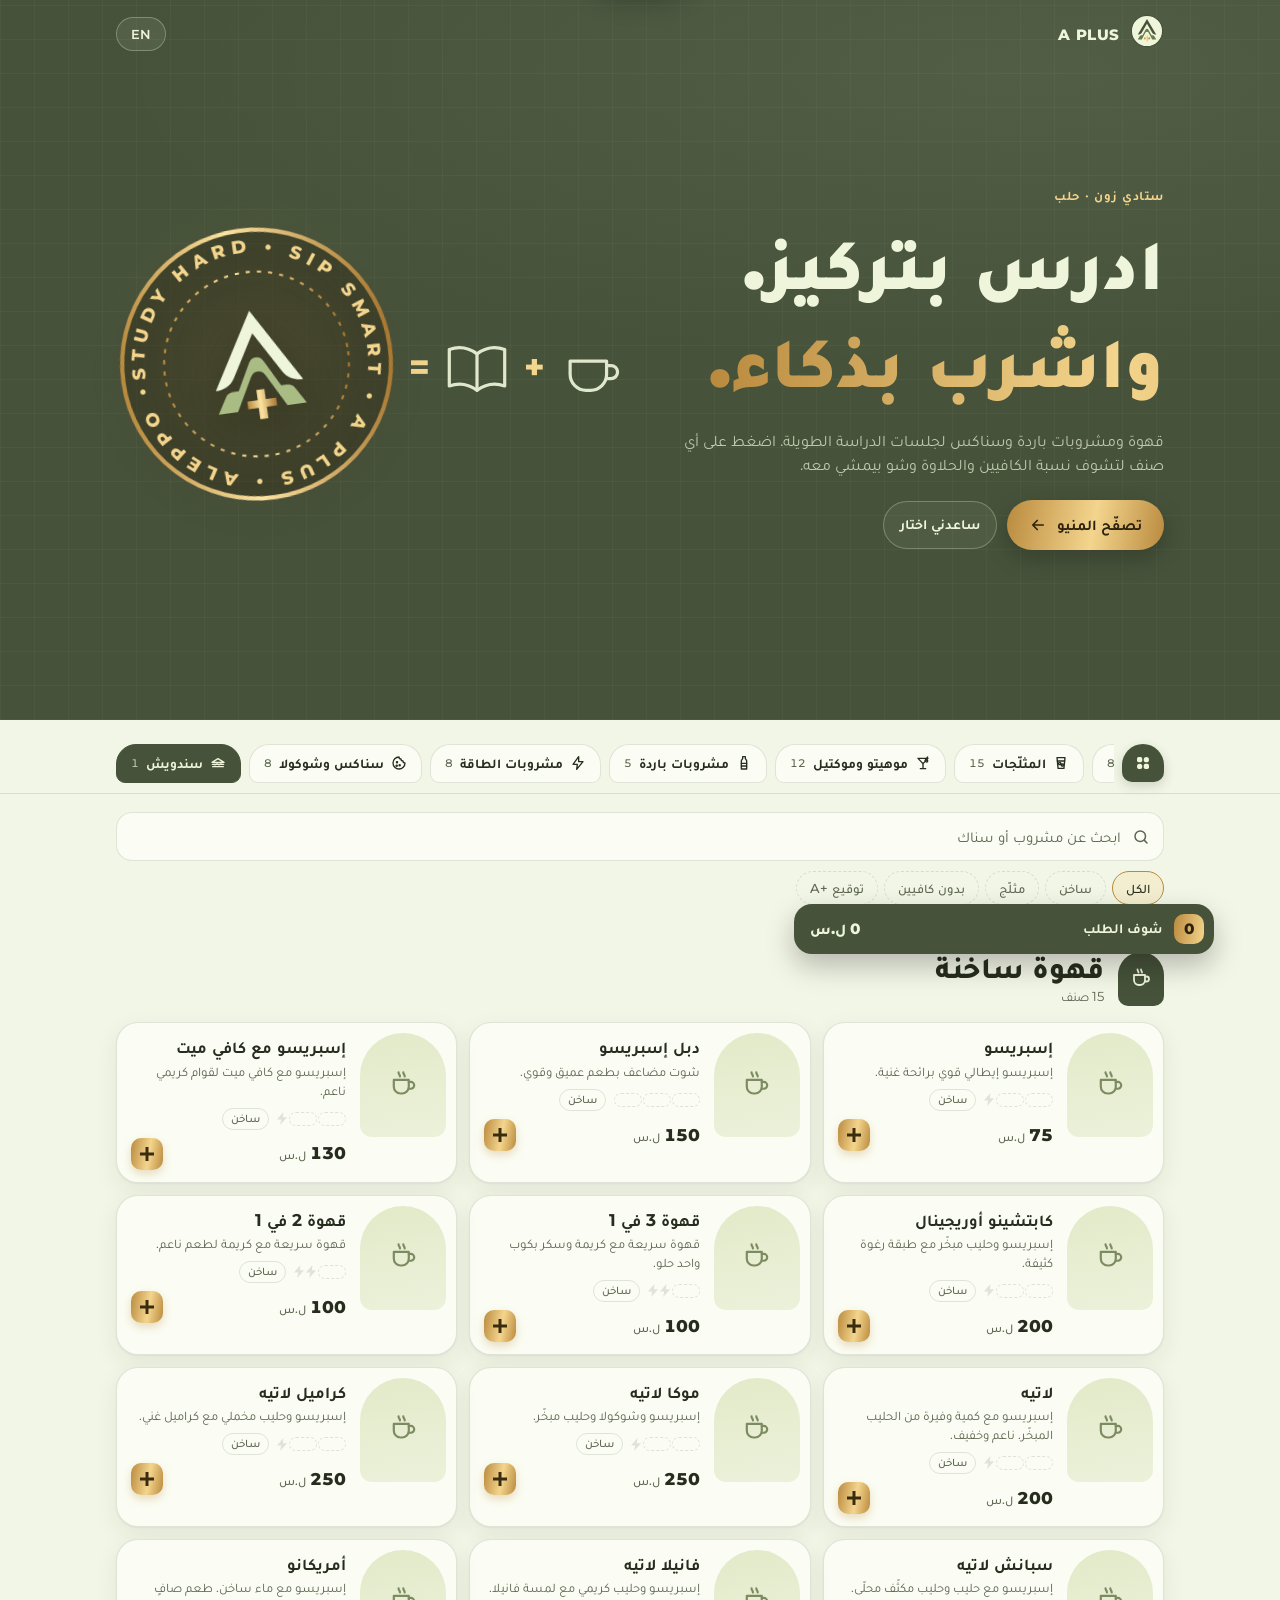
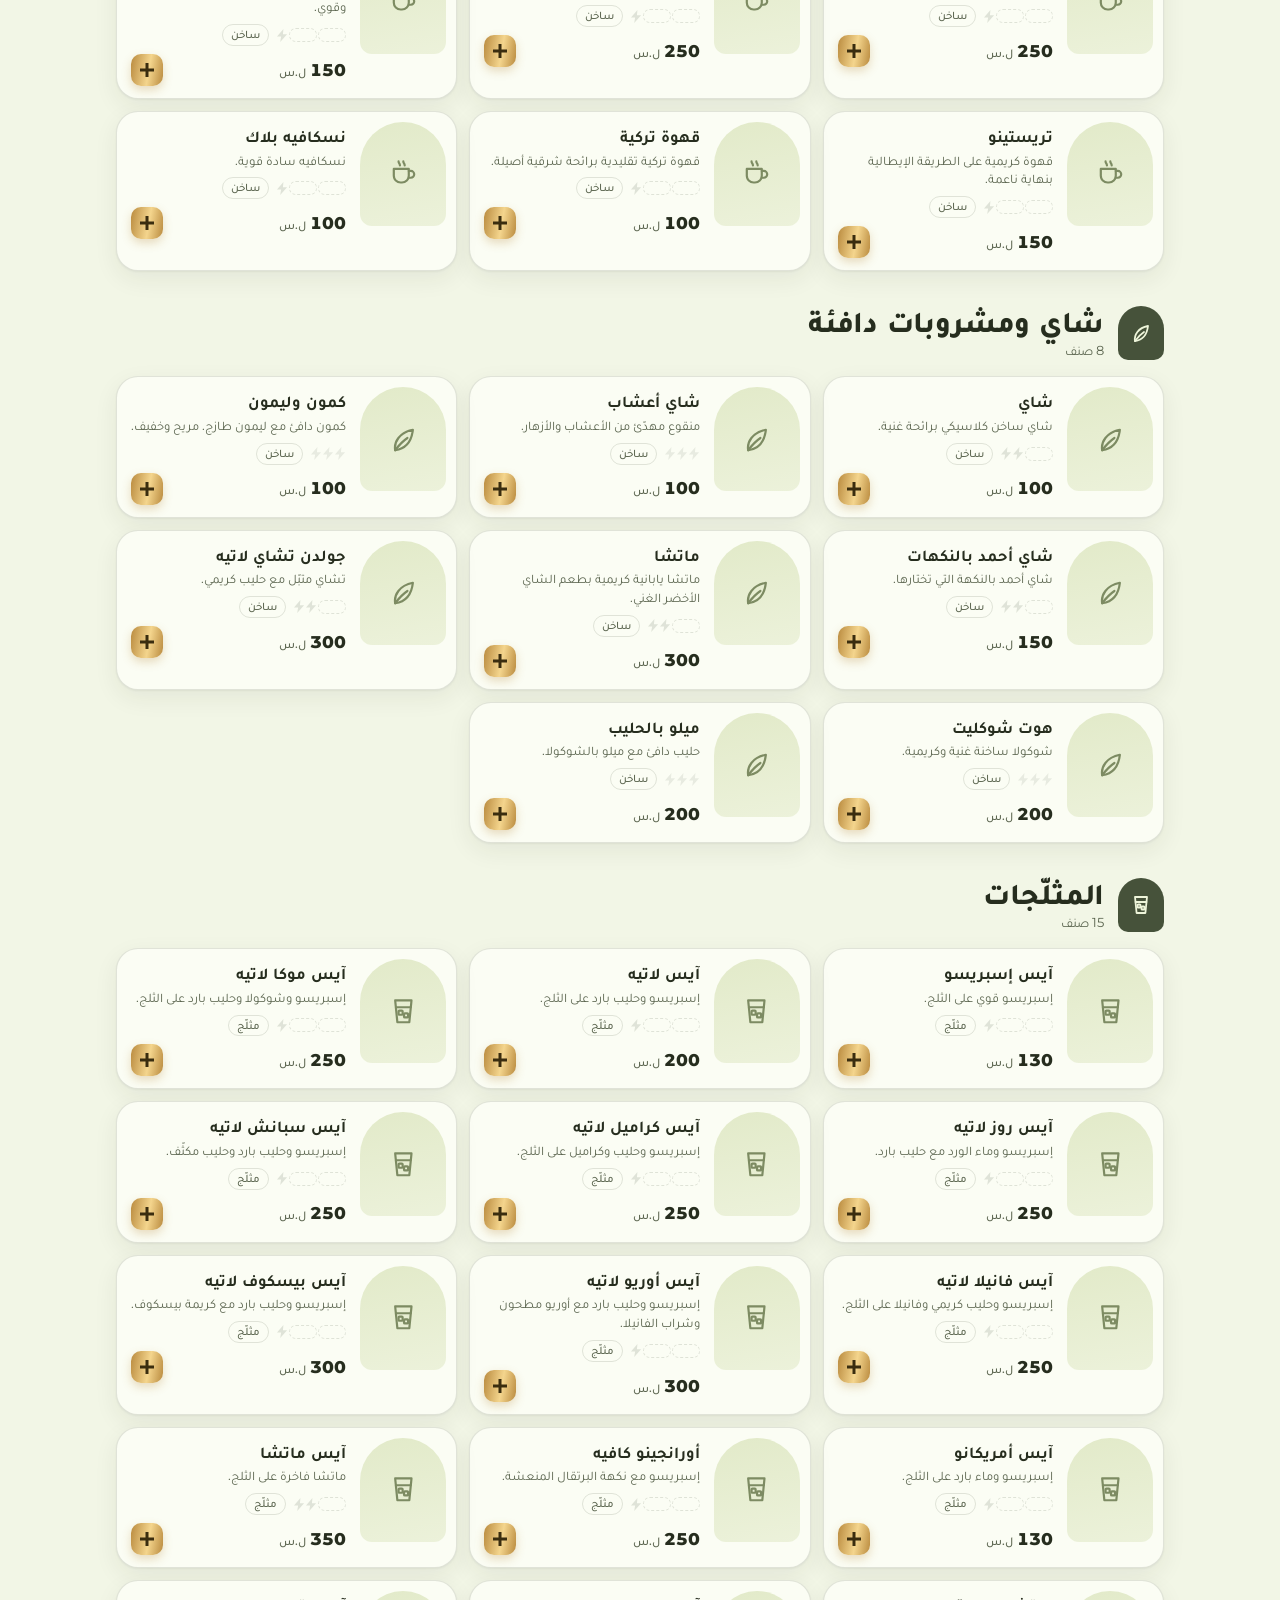
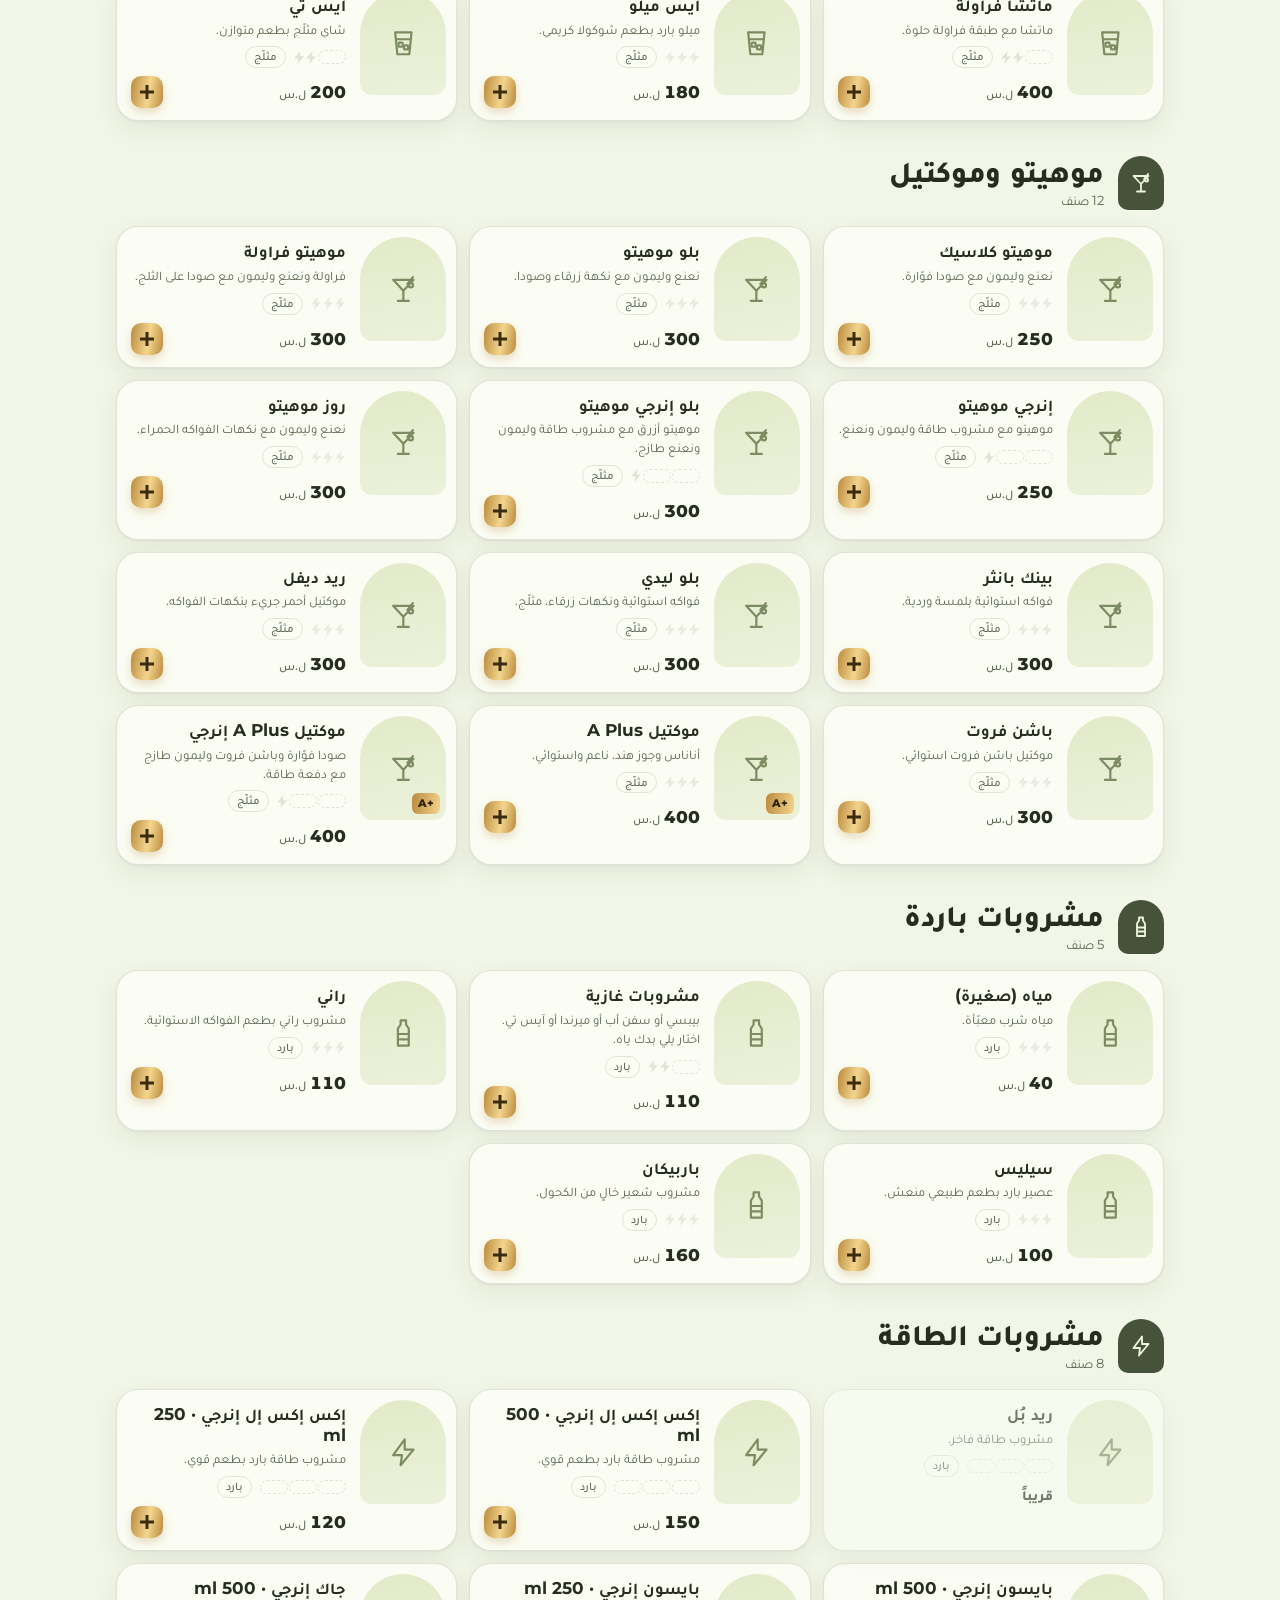
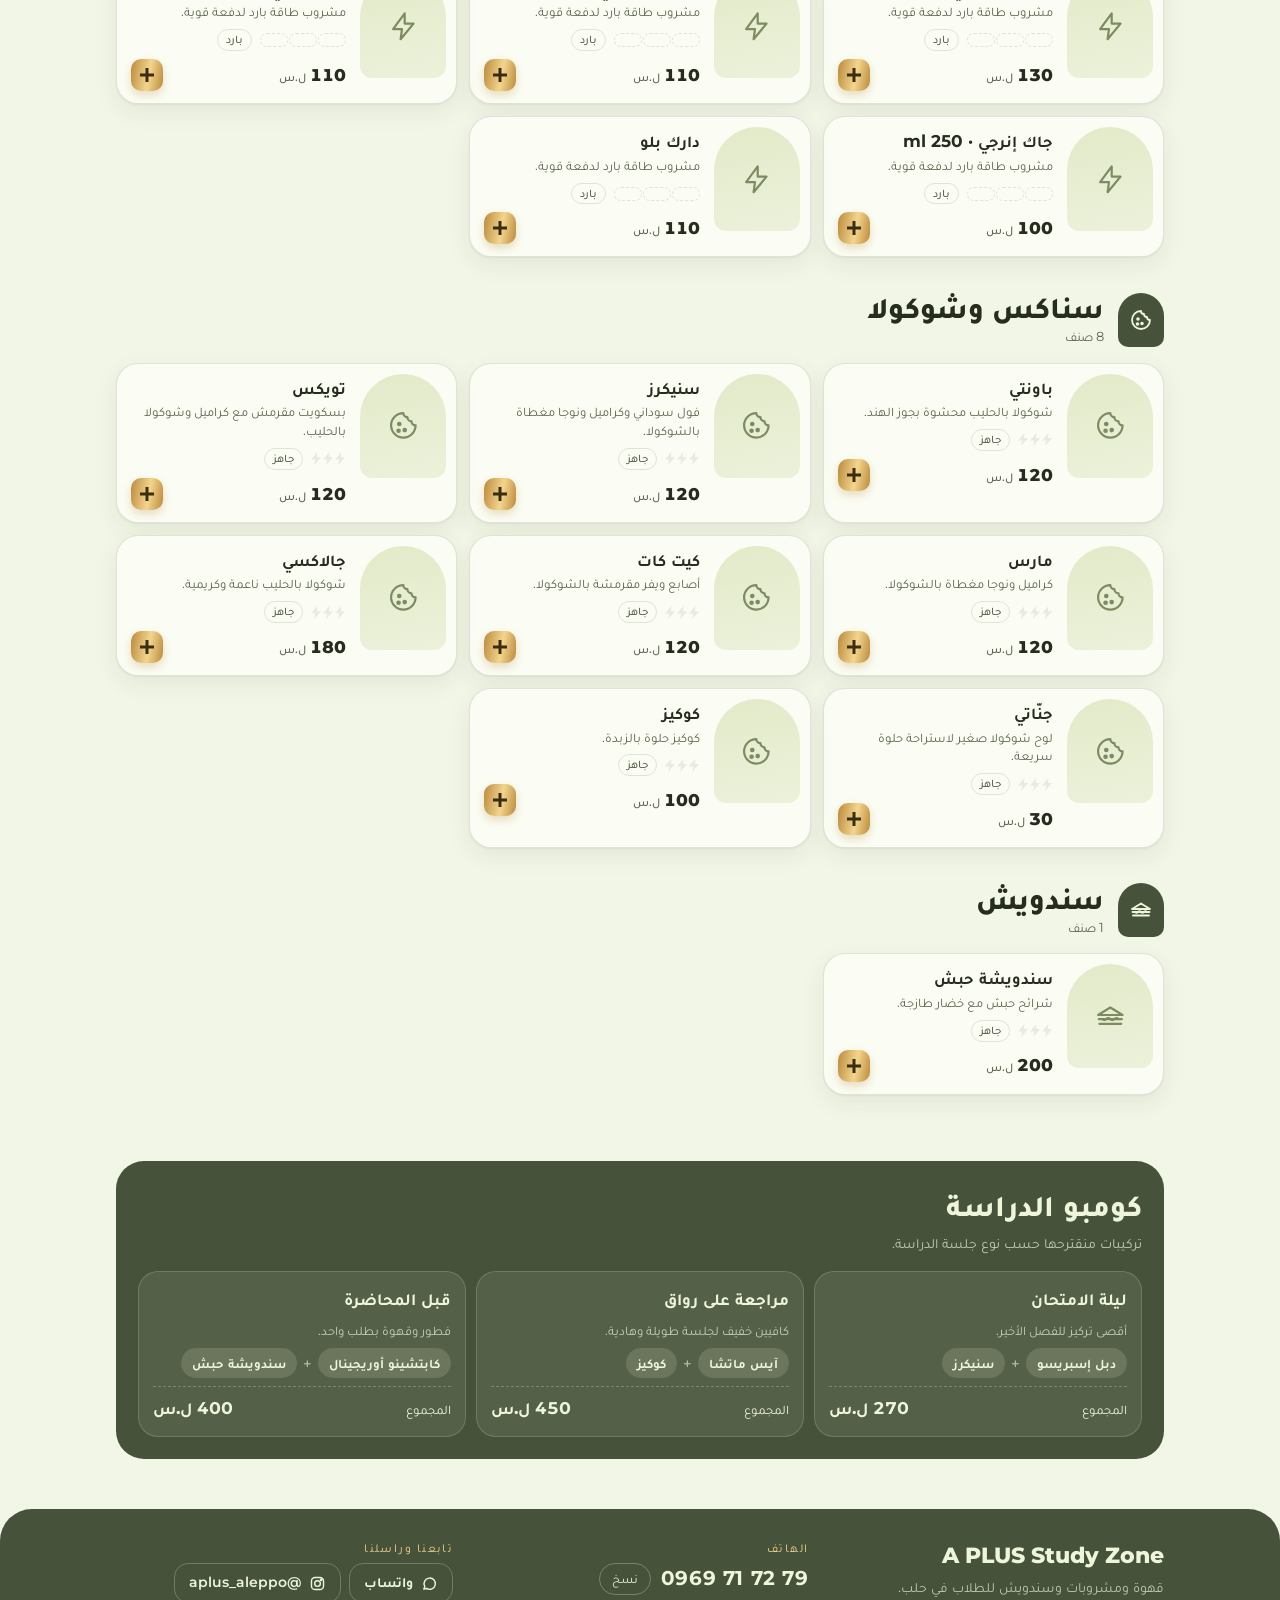
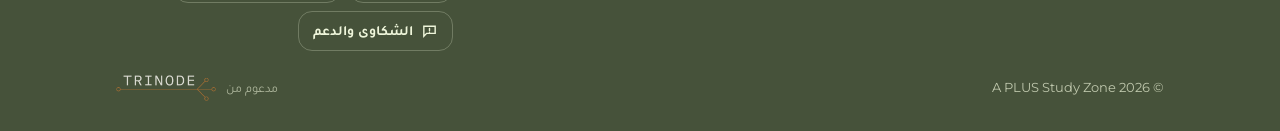
==== commit 9a658fa3: "Turn the drink finder into a chat that suggests drinks and food The helper asks one question at a ti" ====
--- a/index.html
+++ b/index.html
@@ -181,9 +181,9 @@
 ::-webkit-scrollbar-thumb:hover{background:var(--brand);border-width:2px}
 .sheet::-webkit-scrollbar-track,.sec-menu::-webkit-scrollbar-track{background:var(--surface)}
 .sheet::-webkit-scrollbar-thumb,.sec-menu::-webkit-scrollbar-thumb{border-color:var(--surface)}
-.finder::-webkit-scrollbar-track{background:var(--hero-bg)}
-.finder::-webkit-scrollbar-thumb{border-color:var(--hero-bg)}
-@supports (-moz-appearance:none){html,.sheet,.finder,.sec-menu{scrollbar-width:thin;scrollbar-color:var(--gold-a) transparent}}
+.cx-log::-webkit-scrollbar-track{background:var(--hero-bg)}
+.cx-log::-webkit-scrollbar-thumb{border-color:var(--hero-bg)}
+@supports (-moz-appearance:none){html,.sheet,.cx-log,.sec-menu{scrollbar-width:thin;scrollbar-color:var(--gold-a) transparent}}
 .rail-prog{position:absolute;inset-inline:0;bottom:-1px;height:2px;pointer-events:none;background:linear-gradient(90deg,var(--gold-a),var(--gold-b));
   transform:scaleX(var(--sp,0));transform-origin:left;box-shadow:0 0 8px rgba(244,213,141,.6)}
 :root[dir="rtl"] .rail-prog{transform-origin:right;background:linear-gradient(270deg,var(--gold-a),var(--gold-b))}
@@ -374,7 +374,7 @@
 .sig-band{margin-top:14px;display:flex;align-items:center;gap:10px;padding:10px 12px;border-radius:14px;background:color-mix(in srgb,var(--gold-b) 22%,transparent);font-size:13.5px}
 .sig-band b{font-family:var(--f-display)}
 /* "A+" on its own in Arabic text would flip to "+A" */
-.stamp,.sig-band b,.r-cup b{unicode-bidi:plaintext}
+.stamp,.sig-band b{unicode-bidi:plaintext}
 
 main.swap{animation:swap .45s var(--ease)}
 @keyframes swap{from{opacity:.2;transform:translateY(6px)}to{opacity:1;transform:none}}
@@ -387,55 +387,57 @@
 .frame:has(img:not([data-ok])){background-image:linear-gradient(100deg,var(--brand-soft) 30%,color-mix(in srgb,var(--brand-soft) 50%,var(--surface)) 50%,var(--brand-soft) 70%);background-size:220% 100%;animation:shim 1.3s linear infinite}
 @keyframes shim{to{background-position:-220% 0}}
 
-/* FINDER: the "what should I drink?" quiz */
-.finder{position:fixed;inset:0;z-index:60;background:var(--hero-bg);color:var(--hero-ink);overflow-y:auto;overscroll-behavior:contain;
+/* FINDER: the chat that asks what the customer feels like and picks from the menu */
+.finder{position:fixed;inset:0;z-index:60;background:var(--hero-bg);color:var(--hero-ink);
   opacity:0;visibility:hidden;transform:scale(1.04);transition:opacity .35s,transform .45s var(--ease),visibility 0s .45s}
 .finder.on{opacity:1;visibility:visible;transform:none;transition:opacity .35s,transform .45s var(--ease),visibility 0s}
-.fd-in{max-width:560px;margin-inline:auto;min-height:100%;display:flex;flex-direction:column;
-  padding:calc(16px + env(safe-area-inset-top,0px)) max(20px,env(safe-area-inset-right,0px)) calc(24px + env(safe-area-inset-bottom,0px)) max(20px,env(safe-area-inset-left,0px))}
-.fd-top{display:flex;align-items:center;gap:14px}
-.fd-prog{flex:1;display:flex;gap:6px}
-.fd-prog i{flex:1;height:4px;border-radius:4px;background:rgba(238,245,218,.15);overflow:hidden;position:relative}
-.fd-prog i::after{content:"";position:absolute;inset:0;background:linear-gradient(90deg,var(--gold-a),var(--gold-b));transform:scaleX(0);transform-origin:left;transition:transform .5s var(--ease)}
-:root[dir="rtl"] .fd-prog i::after{transform-origin:right}
-.fd-prog i.on::after{transform:none}
-.fd-x{width:40px;height:40px;border-radius:50%;border:1px solid rgba(238,245,218,.25);background:transparent;color:inherit;display:grid;place-items:center;cursor:pointer}
+.fd-in{max-width:560px;margin-inline:auto;height:100%;display:flex;flex-direction:column;
+  padding:calc(12px + env(safe-area-inset-top,0px)) max(16px,env(safe-area-inset-right,0px)) calc(12px + env(safe-area-inset-bottom,0px)) max(16px,env(safe-area-inset-left,0px))}
+.cx-head{display:flex;align-items:center;gap:12px;padding-bottom:12px;border-bottom:1px solid rgba(238,245,218,.12)}
+.cx-av{width:42px;height:42px;flex:none}
+.cx-av svg{width:100%;height:100%;display:block}
+.cx-who{flex:1;min-width:0;line-height:1.3}
+.cx-who b{display:block;font-family:var(--f-display);font-weight:800;font-size:16px}
+.cx-who small{display:inline-flex;align-items:center;gap:6px;color:var(--hero-muted);font-size:12.5px}
+.cx-who small::before{content:"";width:7px;height:7px;border-radius:50%;background:#8FD16A}
+.fd-x{width:40px;height:40px;flex:none;border-radius:50%;border:1px solid rgba(238,245,218,.25);background:transparent;color:inherit;display:grid;place-items:center;cursor:pointer}
 .fd-x svg{width:16px;height:16px}
-.fd-body{flex:1;display:flex;flex-direction:column;justify-content:center;padding-block:28px}
-.fd-step{animation:stepIn .5s var(--ease) both}
-@keyframes stepIn{from{opacity:0;transform:translateX(28px)}to{opacity:1;transform:none}}
-:root[dir="rtl"] .fd-step{animation-name:stepInR}
-@keyframes stepInR{from{opacity:0;transform:translateX(-28px)}to{opacity:1;transform:none}}
-.fd-k{font-size:12px;font-weight:700;letter-spacing:.18em;text-transform:uppercase;color:var(--gold-b)}
-:root[lang="ar"] .fd-k{letter-spacing:0;font-size:13px}
-.fd-q{font-family:var(--f-display);font-weight:900;font-size:clamp(28px,7vw,40px);line-height:1.15;margin:8px 0 22px;text-wrap:balance}
-.fd-opts{display:grid;grid-template-columns:repeat(2,minmax(0,1fr));gap:10px}
-.fd-opt{display:flex;flex-direction:column;align-items:flex-start;gap:14px;text-align:start;padding:16px;border-radius:26px 26px 14px 14px;cursor:pointer;
-  border:1px solid rgba(238,245,218,.18);background:rgba(238,245,218,.05);color:inherit;font-weight:700;font-size:15px;
-  transition:background .2s,border-color .2s,transform .15s;animation:stepIn .5s var(--ease) both;animation-delay:calc(var(--i)*55ms)}
-.fd-opt:hover{border-color:var(--gold-b);background:rgba(244,213,141,.1)}
-.fd-opt:active{transform:scale(.97)}
-.fd-opt svg{width:26px;height:26px;color:var(--gold-b)}
-.fd-opt.wide{grid-column:1/-1;flex-direction:row;align-items:center}
-.fd-res{text-align:center;display:flex;flex-direction:column;align-items:center}
-.r-cup{position:relative;width:132px;aspect-ratio:132/164;border-radius:66px 66px 18px 18px;border:2px solid rgba(238,245,218,.45);overflow:hidden;margin:6px auto 18px;background:rgba(238,245,218,.05)}
-.r-cup i{position:absolute;inset:auto 0 0 0;height:0;background:var(--c);transition:height 1.2s cubic-bezier(.45,.05,.3,1) .25s;
-  background-image:linear-gradient(90deg,rgba(0,0,0,.18),transparent 35%,rgba(255,255,255,.16) 65%,rgba(0,0,0,.1))}
-.r-cup i::before{content:"";position:absolute;top:-7px;left:0;width:200%;height:8px;background:radial-gradient(ellipse 11px 7px at 11px 8px,var(--c) 98%,transparent 100%) 0 0/22px 8px repeat-x;animation:wave 1.6s linear infinite}
-.r-cup.full i{height:74%}
-.r-cup b{position:absolute;inset:0;display:grid;place-items:center;font-family:"Montserrat",sans-serif;font-weight:900;font-size:30px;color:#fff;text-shadow:0 2px 10px rgba(0,0,0,.3);opacity:0;transition:opacity .5s 1.3s}
-.r-cup.full b{opacity:1}
-.r-name{font-family:var(--f-display);font-weight:900;font-size:clamp(28px,7vw,40px);line-height:1.15;margin:4px 0 6px}
-.r-why{color:var(--hero-muted);font-size:14px}
-.r-price{font-weight:800;font-size:20px;color:var(--gold-b);margin-top:6px;font-variant-numeric:tabular-nums}
-.r-actions{display:flex;flex-wrap:wrap;gap:8px;justify-content:center;margin-top:18px}
-.r-actions button{border-radius:999px;padding:11px 18px;font-weight:700;font-size:14px;cursor:pointer;border:1px solid rgba(238,245,218,.28);background:transparent;color:inherit}
-.r-actions .gold{border:0;background:linear-gradient(100deg,var(--gold-a),var(--gold-b) 55%,var(--gold-a));color:#2B230F}
-.r-also{margin-top:22px;width:100%}
-.r-also .fd-k{margin-bottom:8px}
-.r-also div{display:flex;gap:8px;justify-content:center;flex-wrap:wrap}
-.r-also button{border:1px solid rgba(238,245,218,.2);background:rgba(238,245,218,.05);color:inherit;border-radius:14px;padding:8px 14px;font-weight:600;cursor:pointer}
-.r-again{margin-top:16px;background:none;border:0;color:var(--hero-muted);text-decoration:underline;text-underline-offset:4px;cursor:pointer;font-weight:600}
+.cx-log{flex:1;overflow-y:auto;overscroll-behavior:contain;display:flex;flex-direction:column;gap:8px;padding:16px 2px}
+.cx-m{max-width:86%;padding:10px 14px;border-radius:20px;font-size:15px;line-height:1.5;overflow-wrap:anywhere}
+.cx-m.bot{align-self:flex-start;background:rgba(238,245,218,.08);border:1px solid rgba(238,245,218,.12);border-end-start-radius:6px}
+.cx-m.me{align-self:flex-end;background:linear-gradient(100deg,var(--gold-a),var(--gold-b));color:#2B230F;font-weight:600;border-end-end-radius:6px}
+.cx-m.wide{max-width:min(94%,420px)}
+.cx-m.new{animation:msgIn .35s var(--ease) both}
+@keyframes msgIn{from{opacity:0;transform:translateY(10px)}}
+.cx-typing{display:flex;gap:4px;padding:15px 16px}
+.cx-typing i{width:7px;height:7px;border-radius:50%;background:var(--hero-ink);animation:dot 1s infinite}
+.cx-typing i:nth-child(2){animation-delay:.15s}
+.cx-typing i:nth-child(3){animation-delay:.3s}
+@keyframes dot{0%,60%,100%{opacity:.3;transform:none}30%{opacity:1;transform:translateY(-3px)}}
+.cx-pick{display:flex;gap:12px;align-items:center;margin-top:10px}
+.cx-pick .frame{width:72px;flex:none}
+.cx-pi{min-width:0;display:flex;flex-direction:column;gap:2px}
+.cx-pi b{font-family:var(--f-display);font-weight:800;font-size:17px;line-height:1.25}
+.cx-pi small{color:var(--hero-muted);font-size:12.5px}
+.cx-pr{font-weight:800;color:var(--gold-b);font-variant-numeric:tabular-nums}
+.cx-pa,.cx-alts{display:flex;flex-wrap:wrap;gap:6px;align-items:center;margin-top:10px}
+.cx-pa button,.cx-alts button{border-radius:999px;padding:8px 14px;font:inherit;font-weight:700;font-size:13.5px;cursor:pointer;border:1px solid rgba(238,245,218,.28);background:transparent;color:inherit}
+.cx-pa .gold{border:0;background:linear-gradient(100deg,var(--gold-a),var(--gold-b) 55%,var(--gold-a));color:#2B230F}
+.cx-alts{font-size:13px;color:var(--hero-muted)}
+.cx-alts button{font-weight:600;padding:6px 12px;color:var(--hero-ink)}
+.cx-chips{display:flex;flex-wrap:wrap;gap:8px;padding-bottom:10px}
+.cx-chips:empty{display:none}
+.cx-chips button{border:1px solid rgba(244,213,141,.45);background:rgba(244,213,141,.08);color:inherit;border-radius:999px;padding:9px 15px;font:inherit;font-weight:700;font-size:14px;cursor:pointer;
+  animation:msgIn .35s var(--ease) both;animation-delay:calc(var(--i)*50ms);transition:background .2s}
+.cx-chips button:hover{background:rgba(244,213,141,.18)}
+.cx-chips button:active{transform:scale(.97)}
+.cx-form{display:flex;gap:8px}
+.cx-form input{flex:1;min-width:0;font:inherit;font-size:16px;color:inherit;background:rgba(238,245,218,.08);border:1px solid rgba(238,245,218,.18);border-radius:999px;padding:12px 18px}
+.cx-form input::placeholder{color:var(--hero-muted)}
+.cx-form input:focus{outline:none;border-color:var(--gold-b)}
+.cx-form button{width:48px;height:48px;flex:none;border:0;border-radius:50%;cursor:pointer;display:grid;place-items:center;color:#2B230F;background:linear-gradient(100deg,var(--gold-a),var(--gold-b))}
+.cx-form button svg{width:20px;height:20px}
+:root[dir="rtl"] .cx-form button svg{transform:scaleX(-1)}
 
 /* ADD BUTTON in the detail sheet */
 .s-acts{display:flex;gap:8px;margin-top:18px}
@@ -616,11 +618,14 @@
   </div>
 </footer>
 
-<div class="finder" id="finder" role="dialog" aria-modal="true" aria-label="Find my drink">
+<div class="finder" id="finder" role="dialog" aria-modal="true" aria-labelledby="cxTitle">
   <div class="fd-in">
-    <div class="fd-top"><div class="fd-prog" id="fdProg"><i></i><i></i><i></i></div>
+    <div class="cx-head"><div class="cx-av" id="cxAv"></div><div class="cx-who"><b id="cxTitle"></b><small id="cxStatus"></small></div>
       <button class="fd-x" id="fdClose" type="button" aria-label="Close"><svg viewBox="0 0 24 24" fill="none" stroke="currentColor" stroke-width="2.4" stroke-linecap="round"><path d="M6 6l12 12M18 6 6 18"/></svg></button></div>
-    <div class="fd-body" id="fdBody"></div>
+    <div class="cx-log" id="cxLog" role="log" aria-live="polite"></div>
+    <div class="cx-chips" id="cxChips"></div>
+    <form class="cx-form" id="cxForm" autocomplete="off"><input id="cxIn" type="text" maxlength="200" enterkeyhint="send">
+      <button type="submit" id="cxSend"><svg viewBox="0 0 24 24" fill="none" stroke="currentColor" stroke-width="2.4" stroke-linecap="round" stroke-linejoin="round"><path d="M4 12h15M13 6l6 6-6 6"/></svg></button></form>
   </div>
 </div>
 
@@ -674,22 +679,46 @@
 /* ---------- STRINGS ---------- */
 const T = {
   en:{eyebrow:'Study Zone · Aleppo', title:'<span class="ln"><span>Study hard.</span></span><span class="ln"><em>Sip smart.</em></span>', sub:'Coffee, cold drinks and snacks for long study sessions. Tap any item to see caffeine, sweetness and what it goes well with.', cta:'Browse the menu', search:'Search drinks and snacks', all:'All', hot:'Hot', iced:'Iced', nocaf:'No caffeine', sig:'A+ signature', caffeine:'Caffeine', sweet:'Sweetness', served:'Served', size:'Size', pairs:'Goes well with', combos:'Study combos', combosSub:'Pairings we suggest for different kinds of study sessions.', together:'Together', soon:'Coming soon', empty:'Nothing matches that. Try another word or clear the filters.', clear:'Clear filters', contact:'Follow and message us', call:'Phone', copy:'Copy', copied:'Copied', wa:'WhatsApp', complaints:'Complaints & support', powered:'Powered by', where:'Coffee, drinks and sandwiches for students in Aleppo.', cafL:['None','Light','Medium','Strong'], sugL:['None','Low','Medium','Sweet'], temp:{h:'Hot',i:'Iced',c:'Chilled',r:'Ready to eat'}, cur:'SP', items:n=>`${n} items`, sigNote:'House signature. Only at A PLUS.', scroll:'Scroll', langBtn:'عربي',
-    find:'Find my drink', step:i=>`Step ${i} of 3`,
-    q1:'What kind of session is it?', q2:'Hot or iced?', q3:'How sweet?',
-    o1:{exam:'Exam tomorrow',reading:'Long reading',group:'Group study',late:'Late night',chill:'Just chilling'},
-    o2:{h:'Hot',i:'Iced',any:'Surprise me'}, o3:{0:'Not sweet',1.5:'A little',3:'Sweet tooth'},
-    resTitle:'Your drink for this session', also:'Also good', again:'Try again', details:'See details',
+    find:'Help me choose', details:'See details',
+    cx:{title:'A PLUS helper', status:'Online', place:'Type a message…', send:'Send',
+      hello:()=>{ const h = new Date().getHours(); return `${h<12?'Good morning!':h<17?'Hi there!':'Good evening!'} I'm the A PLUS helper. Tell me what you feel like and I'll pick something from the menu for you.`; },
+      hint:'Tap an answer below, or just type it, like “iced, no caffeine, not too sweet”.',
+      again:'Sure, let’s start again.', hi:'Hi! Good to see you.', thanks:'Enjoy, and good luck with the studying!',
+      huh:'Sorry, I didn’t get that.', hint2:'Tell me what to change, or tap one of the options below.',
+      none:'That’s everything that fits what you asked for. Want to start over with different answers?',
+      soldOut:m=>`${BY[m.id]?.en||''} is sold out today, sorry.`,
+      q:{want:'What are you in the mood for?', caf:'Do you want caffeine with it?', temp:'Hot or cold?', sw:'How sweet do you like it?', bite:'Something filling, or something sweet?'},
+      o:{want:{drink:'Something to drink', eat:'Something to eat', both:'Both'},
+        caf:{strong:'Yes, strong', some:'A little', none:'No caffeine', any:'Doesn’t matter'},
+        temp:{h:'Hot', cold:'Cold / iced', any:'Either'},
+        sw:{0:'Not sweet', 1.5:'A little sweet', 3:'Sweet tooth'},
+        bite:{meal:'A sandwich', sweet:'Something sweet', any:'Either'}},
+      lead:{pick:'Here’s my pick for you:', exam:'For a heavy study session, this will keep you going:', calm:'Something easy, with no caffeine:',
+        closest:'We don’t have exactly that, but this is the closest:', named:'Good choice:', more:'How about this one instead:', food:'And to eat with it:'},
+      alts:'Or try', act:{more:'Something else', sweeter:'Sweeter', less:'Less sweet', eat:'Something to eat with it', restart:'Start over'}},
     add:'Add to tray', added:'Added', tray:'Your tray', view:'View tray', send:'Send on WhatsApp', clearTray:'Clear tray',
     trayEmpty:'Your tray is empty. Tap + on any item to add it.', total:'Total', top:'Back to top',
     waMsg:'Hi A PLUS, I would like to order:', trayNote:'Show this to the waiter or send it on WhatsApp.', table:n=>`Table ${n}`,
     share:'Share', linkCopied:'Link copied', shareTxt:n=>`${n} at A PLUS Study Zone`, jump:'Jump to a section', sections:'All sections',
     nw:'New', live:'Menu just updated', out:'Sold out today', outNote:'Sold out for today. Back tomorrow.', loadErr:'The menu did not load. Check your connection.', retry:'Try again'},
   ar:{eyebrow:'ستادي زون · حلب', title:'<span class="ln"><span>ادرس بتركيز.</span></span><span class="ln"><em>واشرب بذكاء.</em></span>', sub:'قهوة ومشروبات باردة وسناكس لجلسات الدراسة الطويلة. اضغط على أي صنف لتشوف نسبة الكافيين والحلاوة وشو بيمشي معه.', cta:'تصفّح المنيو', search:'ابحث عن مشروب أو سناك', all:'الكل', hot:'ساخن', iced:'مثلّج', nocaf:'بدون كافيين', sig:'توقيع <bdi dir="ltr">A+</bdi>', caffeine:'الكافيين', sweet:'الحلاوة', served:'التقديم', size:'الحجم', pairs:'بيمشي معه', combos:'كومبو الدراسة', combosSub:'تركيبات منقترحها حسب نوع جلسة الدراسة.', together:'المجموع', soon:'قريباً', empty:'ما في نتائج. جرّب كلمة تانية أو امسح الفلاتر.', clear:'امسح الفلاتر', contact:'تابعنا وراسلنا', call:'الهاتف', copy:'نسخ', copied:'تم النسخ', wa:'واتساب', complaints:'الشكاوى والدعم', powered:'مدعوم من', where:'قهوة ومشروبات وسندويش للطلاب في حلب.', cafL:['بدون','خفيف','متوسط','قوي'], sugL:['بدون','قليل','متوسط','حلو'], temp:{h:'ساخن',i:'مثلّج',c:'بارد',r:'جاهز'}, cur:'ل.س', items:n=>`${n} صنف`, sigNote:'توقيع المكان. موجود بس عند A PLUS.', scroll:'مرّر لتحت', langBtn:'EN',
-    find:'شو بشرب؟', step:i=>`${i} من 3`,
-    q1:'شو نوع جلسة الدراسة؟', q2:'ساخن ولا مثلّج؟', q3:'قديش بدك ياه حلو؟',
-    o1:{exam:'عندي امتحان بكرا',reading:'قراية طويلة',group:'دراسة مع الشلّة',late:'سهرة دراسة',chill:'بس عم ارتاح'},
-    o2:{h:'ساخن',i:'مثلّج',any:'فاجئني'}, o3:{0:'بدون حلاوة',1.5:'شوي',3:'حلو كتير'},
-    resTitle:'مشروبك لهالجلسة', also:'كمان بيزبط', again:'جرّب من جديد', details:'التفاصيل',
+    find:'ساعدني اختار', details:'التفاصيل',
+    cx:{title:'مساعد A PLUS', status:'متصل', place:'اكتب رسالة…', send:'إرسال',
+      hello:()=>`${new Date().getHours()<12?'صباح الخير!':'مسا الخير!'} أنا مساعد A PLUS. احكيلي شو حابب، وأنا بختارلك شي من المنيو.`,
+      hint:'اختار جواب من تحت، أو اكتبلي متل: "شي مثلّج بدون كافيين ومو كتير حلو".',
+      again:'تمام، منبلّش من جديد.', hi:'أهلين! نوّرت.', thanks:'صحتين، وبالتوفيق بالدراسة!',
+      huh:'عذراً، ما فهمت عليك.', hint2:'قلّي شو بدك غيّر، أو اختار شي من تحت.',
+      none:'هيك خلصت الخيارات اللي بتناسب طلبك. بدك نبلّش من جديد بأجوبة تانية؟',
+      soldOut:m=>`${BY[m.id]?.ar||''} خلص اليوم، آسفين.`,
+      q:{want:'شو جاي عبالك؟', caf:'بدك ياه مع كافيين؟', temp:'ساخن ولا بارد؟', sw:'قديش بتحبه حلو؟', bite:'شي بيشبّع ولا شي حلو؟'},
+      o:{want:{drink:'شي اشربه', eat:'شي آكله', both:'الاتنين'},
+        caf:{strong:'اي، قوي', some:'شوي', none:'بدون كافيين', any:'ما بتفرق'},
+        temp:{h:'ساخن', cold:'بارد / مثلّج', any:'ما بتفرق'},
+        sw:{0:'بدون حلاوة', 1.5:'حلو شوي', 3:'حلو كتير'},
+        bite:{meal:'سندويشة', sweet:'شي حلو', any:'ما بتفرق'}},
+      lead:{pick:'هاد اختياري إلك:', exam:'لجلسة دراسة تقيلة، هاد بيضلّك صاحي:', calm:'شي رايق وبدون كافيين:',
+        closest:'ما عنا متل ما طلبت بالضبط، بس هاد أقرب شي:', named:'اختيار حلو:', more:'شو رأيك بهاد بدالو:', food:'ومعه لتاكل:'},
+      alts:'أو جرّب', act:{more:'شي تاني', sweeter:'أحلى', less:'أقل حلاوة', eat:'شي آكله معه', restart:'من الأول'}},
     add:'أضف للطلب', added:'انضاف', tray:'طلبك', view:'شوف الطلب', send:'ابعت عالواتساب', clearTray:'امسح الطلب',
     trayEmpty:'الطلب فاضي. اضغط + على أي صنف لتضيفه.', total:'المجموع', top:'لفوق',
     waMsg:'مرحبا A PLUS، بدي اطلب:', trayNote:'فرجيه للجرسون أو ابعته عالواتساب.', table:n=>`طاولة ${n}`,
@@ -783,7 +812,7 @@
   if(swap){ const m=$('#menu'); m.classList.remove('swap'); void m.offsetWidth; m.classList.add('swap'); }
   if(openId){ if(BY[openId]) fillSheet(BY[openId]); else closeSheet(); }
   trayRender();
-  if($('#finder').classList.contains('on')) fdRender();
+  if($('#finder').classList.contains('on')) cxRender();
 }
 
 /* ---------- SCROLL REVEAL (only for things below the fold, so the first frame is complete) ---------- */
@@ -927,7 +956,7 @@
   if(plus){ const id = plus.closest('.card').dataset.id; if(orderable(BY[id])){ trayAdd(id); plus.classList.remove('pop'); void plus.offsetWidth; plus.classList.add('pop'); } e.stopPropagation(); return; }
   const sh = e.target.closest('[data-share]');
   if(sh){ e.stopPropagation(); shareItem(BY[sh.dataset.share], sh); return; }
-  /* the sheet's button has a label span; the quiz result's button is just text */
+  /* the sheet's button has a label span; the chat's button is just text */
   if(add){ trayAdd(add.dataset.add); const s = add.querySelector('span') || add, was = s.textContent; s.textContent = L().added; setTimeout(()=>{ s.textContent = was; }, 1200); e.stopPropagation(); }
 }, true);
 
@@ -966,53 +995,237 @@
   const s = btn.querySelector('span'); s.textContent = L().linkCopied; setTimeout(()=>{ s.textContent = L().share; }, 1600);
 }
 
-/* ---------- FINDER: what should I drink? ---------- */
-let fd = {step:1, s:null, t:null, sw:null, pick:null, seed:0};
-const SESS = {exam:{caf:3,ic:'energy'},reading:{caf:2,ic:'warm'},group:{caf:1,ic:'mocktails'},late:{caf:2.5,ic:'coffee'},chill:{caf:0,ic:'iced'}};
-const TINT = {coffee:'#6B4026',warm:'#A0723A',iced:'#C9A27A',mocktails:'#4FB3E0'};
-const TINT_ID = {'matcha':'#86A957','iced-matcha':'#86A957','matcha-strawberry':'#D7465B','blue-mojito':'#3BA0D8','blue-energy-mojito':'#3BA0D8','blue-lady':'#3BA0D8',
-  'rose-mojito':'#D9466A','strawberry-mojito':'#D9466A','pink-panther':'#E77BA0','red-devil':'#C2283C','passion-fruit':'#F2A93B','aplus-mocktail':'#F2C14E','aplus-energy':'#F2B13B',
-  'classic-mojito':'#A8D46F','energy-mojito':'#C6D94A','hot-chocolate':'#5A3424','milo':'#7A4A2E','iced-milo':'#7A4A2E','herbal':'#C9A94E','cumin-lemon':'#D8B94A','tea':'#9A4A22','chai':'#C08A4A','iced-tea':'#B5652B','orangeno':'#D9822B','iced-rose':'#E3B3B8'};
-function fdPick(){
-  const target = SESS[fd.s].caf, pool0 = ITEMS.filter(it=>['coffee','warm','iced','mocktails'].includes(it.c) && orderable(it));
-  let pool = fd.t==='any' ? pool0 : pool0.filter(it=>it.t===fd.t); if(!pool.length) pool = pool0;
-  let r = fd.seed; const rnd = () => (r = (r*9301+49297)%233280)/233280;
-  return pool.map(it=>({it, sc:-Math.abs(it.caf-target)*2 - Math.abs(it.sug-fd.sw)*1.3 + (it.sig?.4:0) + rnd()*.9})).sort((a,b)=>b.sc-a.sc).slice(0,3).map(x=>x.it);
-}
-function fdRender(){
-  const b = $('#fdBody'), Lx = L();
-  $('#fdProg').querySelectorAll('i').forEach((el,i)=>el.classList.toggle('on', i < fd.step || fd.step===4));
-  if(fd.step===1){
-    b.innerHTML = `<div class="fd-step"><div class="fd-k">${Lx.step(1)}</div><h2 class="fd-q">${Lx.q1}</h2><div class="fd-opts">${Object.keys(SESS).map((k,i)=>`<button class="fd-opt ${i===4?'wide':''}" type="button" data-s="${k}" style="--i:${i}">${svg(SESS[k].ic,1.8)}${Lx.o1[k]}</button>`).join('')}</div></div>`;
-  } else if(fd.step===2){
-    b.innerHTML = `<div class="fd-step"><div class="fd-k">${Lx.step(2)}</div><h2 class="fd-q">${Lx.q2}</h2><div class="fd-opts">${[['h','coffee'],['i','iced'],['any','mocktails']].map(([k,ic],i)=>`<button class="fd-opt ${i===2?'wide':''}" type="button" data-t2="${k}" style="--i:${i}">${svg(ic,1.8)}${Lx.o2[k]}</button>`).join('')}</div></div>`;
-  } else if(fd.step===3){
-    b.innerHTML = `<div class="fd-step"><div class="fd-k">${Lx.step(3)}</div><h2 class="fd-q">${Lx.q3}</h2><div class="fd-opts">${[0,1.5,3].map((k,i)=>`<button class="fd-opt ${i===2?'wide':''}" type="button" data-sw="${k}" style="--i:${i}"><span class="dots">${[1,2,3].map(n=>`<i style="width:10px;height:10px;background:${n<=Math.ceil(k)?'var(--gold-b)':'rgba(238,245,218,.2)'}"></i>`).join('')}</span>${Lx.o3[k]}</button>`).join('')}</div></div>`;
-  } else {
-    const [top, ...rest] = fd.pick, c = TINT_ID[top.id] || TINT[top.c];
-    b.innerHTML = `<div class="fd-step fd-res"><div class="fd-k">${Lx.resTitle}</div>
-      <div class="r-cup" id="rCup" style="--c:${c}"><i></i><b>A+</b></div>
-      <div class="r-name">${top[lang]}</div>
-      <div class="r-why">${Lx.caffeine}: ${Lx.cafL[top.caf]} · ${Lx.sweet}: ${Lx.sugL[top.sug]} · ${Lx.temp[top.t]}</div>
-      <div class="r-price">${top.p} ${Lx.cur}</div>
-      <div class="r-actions"><button class="gold" type="button" data-add="${top.id}">${Lx.add}</button><button type="button" data-fdopen="${top.id}">${Lx.details}</button></div>
-      <div class="r-also"><div class="fd-k">${Lx.also}</div><div>${rest.map(it=>`<button type="button" data-fdopen="${it.id}">${it[lang]} · ${it.p}</button>`).join('')}</div></div>
-      <button class="r-again" type="button" id="fdAgain">${Lx.again}</button></div>`;
-    requestAnimationFrame(()=>requestAnimationFrame(()=>$('#rCup') && $('#rCup').classList.add('full')));
+/* ---------- FINDER: a chat that asks what the customer feels like, then picks from the menu ----------
+   Answers come from the chips or from typed text (Arabic or English): typed words fill the same answers,
+   so "iced, no caffeine, not too sweet" skips three questions. The log keeps keys, not text, so it follows the language. */
+const CX_KIND = {coffee:'drink',warm:'drink',iced:'drink',mocktails:'drink',cold:'drink',energy:'drink',snacks:'eat',food:'eat'};
+const CX_DRINK = ['caf','temp','sw'];
+const CXQ = [
+  {k:'want', o:['drink','eat','both']},
+  {k:'caf', o:['strong','some','none','any'], when:s=>s.want!=='eat'},
+  {k:'temp', o:['h','cold','any'], when:s=>s.want!=='eat'},
+  {k:'sw', o:[0,1.5,3], when:s=>s.want!=='eat'},
+  {k:'bite', o:['meal','sweet','any'], when:s=>s.want!=='drink'}
+];
+const cxNorm = s => s.toLowerCase().replace(/[ً-ْـ]/g,'').replace(/[أإآ]/g,'ا').replace(/ة/g,'ه').replace(/ى/g,'ي').replace(/\s+/g,' ').trim();
+/* patterns are written as people type; nre() folds them the same way as the message */
+const nre = re => new RegExp(cxNorm(re.source));
+const NO = '(?:بدون|بلا|بلاش|ما بدي|مابدي|مو|مش|no|not|without|zero)\\s*(?:ال)?';
+/* [answer, value, pattern]: the first match wins for each answer, so the specific patterns come first */
+const CXW = [
+  ['caf','none', new RegExp(NO+'(?:كافيين|كافين|قهوه|منبه|caff|coffee)|decaf|caffeine.?free')],
+  ['caf','some', /(?:شوي|شويه|خفيف|قليل)\s*(?:ال)?(?:كافيين|كافين|قهوة)|(?:light|little|bit of|mild)\s*(?:caff|coffee)/],
+  ['caf','strong', /قوي|تقيل|امتحان|فحص|سهر|نعسان|نعس|صحصح|طاقة|انرجي|\b(?:strong|exams?|tests?|awake|sleepy|tired|energy|boost|late)\b|all.?night/],
+  ['caf','none', /(?:^|\s)(?:نام|نوم|رايق|ارتاح)|\b(?:sleep|relax|calm)/],
+  ['caf','yes', /كافيين|كافين|قهوة|اسبريسو|لاتيه|coffee|caff|espresso|latte/],
+  ['temp','cold', /بارد|مثلج|(?:^|\s)ايس|ثلج|منعش|شوب|(?:^|\s)حر(?:$|\s)|\b(?:cold|iced?|chilled|refreshing)\b|hot (?:day|weather|outside)/],
+  ['temp','h', /ساخن|سخن|دافي|دافئ|بردان|سقعان|\b(?:hot|warm|freezing)\b/],
+  ['sw',1.5, /(?:شوي|شويه|خفيف|قليل|وسط|نص|مو كتير|مش كتير)\s*(?:ال)?(?:سكر|حلو|حلاوة)|سكر خفيف|(?:little|bit|lightly|slightly|medium|not too|not so|not very|less) sweet/],
+  ['sw',0, new RegExp(NO+'(?:سكر|حلو|حلاوه)|ساده|(?:^|\\s)مر(?:$|\\s)|no sugar|sugar.?free|not sweet|unsweet|bitter')],
+  ['sw',3, /حلو|سكر|حلاوة|كراميل|شوكولا|sweet|sugar|caramel|chocolate/],
+  ['bite','meal', /جوعان|جوع|سندويش|ساندويش|وجبة|مالح|يشبع|hungry|sandwich|meal|starving|filling|salty|savou?ry/],
+  ['bite','sweet', /شوكولا|كوكيز|بسكوت|تحلاية|chocolate|cookie|dessert|candy/]
+].map(([k,v,re])=>[k,v,nre(re)]);
+const CXF = Object.fromEntries(Object.entries({
+  eat:/جوعان|جوع|(?:^|\s)[وب]?(?:اكل|اكلة|آكل)(?:$|\s)|سندويش|ساندويش|سناك|وجبة|\b(?:hungry|eat|food|sandwich|snacks?|bite|meal|starving)\b/,
+  drink:/(?:^|\s)[وب]?(?:اشرب|شرب|مشروب)|عطشان|عطش|\b(?:drinks?|sip|thirsty)\b/,
+  both:/الاتنين|الاثنين|التنين|كومبو|\b(?:both|combo)\b/,
+  any:/ما بتفرق|مابتفرق|مش فارقة|عادي|\b(?:either|no preference)\b|doesn'?t matter/,
+  surprise:/فاجئني|فاجئ|فاجاني|اي شي|ايشي|ما بعرف|مابعرف|مش عارف|اختارلي|اختار انت|انت اختار|اقترح|\b(?:surprise|anything|whatever|idk|dunno|recommend|suggest)\b|don'?t know|you (?:choose|pick|decide)/,
+  more:/(?:^|\s)غير|تاني|ما عجبني|ما حبيت|\b(?:another|else|different|other|next)\b|don'?t like|not this/,
+  sweeter:/احلى|سكر زيادة|زيد السكر|\bsweeter\b|more sweet|more sugar/,
+  less:/اقل حلاوة|اقل سكر|خفف السكر|less sweet|less sugar/,
+  stronger:/اقوى|\bstronger\b|more caff/,
+  cheaper:/ارخص|رخيص|اقتصادي|ميزانية|\b(?:cheap(?:er)?|budget|afford)/,
+  restart:/من الاول|من جديد|\b(?:restart|start over|reset)\b/,
+  hi:/^(?:مرحبا|مرحبتين|هاي|هلا|اهلين|اهلا|سلام|السلام|hi|hello|hey|yo)(?:$|[\s.!,،])/,
+  thanks:/شكرا|يسلمو|تسلم|مشكور|\b(?:thanks|thank you|thx|ty)\b/,
+  yes:/^(?:اي|ايه|ايوه|اكيد|نعم|طبعا|yes|yeah|yep|yup|sure|ok|okay)(?:$|[\s.!,،])/,
+  no:/^(?:لا|لاء|no|nope|nah)(?:$|[\s.!,،])/
+}).map(([k,re])=>[k,nre(re)]));
+const esc = s => s.replace(/[&<>"']/g, c=>`&#${c.charCodeAt(0)};`);
+const cxKind = id => CX_KIND[ICON_OF[BY[id]?.c]] || 'drink';
+const cxReduced = () => matchMedia('(prefers-reduced-motion: reduce)').matches;
+let cx = {log:[], s:{}, q:null, done:false, last:null, rank:{}, at:{}, pend:null, shown:0, typing:false, seed:Date.now()%233280};
+
+function cxRank(kind){
+  const s = cx.s, pairs = kind==='eat' ? PAIR[BY[cx.last]?.c] || [] : [];
+  let pool = ITEMS.filter(it=>orderable(it) && CX_KIND[ICON_OF[it.c]]===kind), closest = false;
+  const prices = pool.map(i=>i.p).sort((a,b)=>a-b), cheap = prices[Math.floor(prices.length*.4)];
+  const rules = kind==='drink'
+    ? [s.caf==='none' && (it=>it.caf===0), s.caf==='strong' && (it=>it.caf>=2), s.caf==='some' && (it=>it.caf>=1 && it.caf<=2), s.caf==='yes' && (it=>it.caf>=1),
+       s.temp==='h' && (it=>it.t==='h'), s.temp==='cold' && (it=>it.t!=='h')]
+    : [s.bite==='meal' && (it=>it.sug<=1), s.bite==='sweet' && (it=>it.sug>=2)];
+  rules.push(s.max && s.max.k===kind && (it=>it.p<=s.max.p), s.cheap && (it=>it.p<=cheap));
+  /* a rule that would leave nothing is skipped, and the answer says it's the closest match */
+  for(const f of rules.filter(Boolean)){ const next = pool.filter(f); if(next.length) pool = next; else closest = true; }
+  const caf = kind==='drink' ? {none:0,some:1,yes:2,strong:3}[s.caf] : undefined;
+  const sw = kind==='drink' ? (typeof s.sw==='number' ? s.sw : undefined) : s.bite==='sweet' ? 3 : undefined;
+  let r = cx.seed; const rnd = () => (r = (r*9301+49297)%233280)/233280;
+  const ids = pool.map(it=>({id:it.id, sc:(caf==null?0:-Math.abs(it.caf-caf)*2) - (sw==null?0:Math.abs(it.sug-sw)*1.3) + (it.sig?.4:0) + (pairs.includes(it.id)?.8:0) + rnd()*.9}))
+    .sort((a,b)=>b.sc-a.sc).map(x=>x.id);
+  return {ids, closest};
+}
+function cxSimilar(it){
+  return ITEMS.filter(o=>o.id!==it.id && orderable(o) && CX_KIND[ICON_OF[o.c]]===CX_KIND[ICON_OF[it.c]])
+    .map(o=>({id:o.id, d:Math.abs(o.caf-it.caf)*2 + Math.abs(o.sug-it.sug) + (o.t===it.t?0:1.5) + (o.c===it.c?0:1)})).sort((a,b)=>a.d-b.d).map(x=>x.id);
+}
+function cxNamed(t){
+  let best = null;
+  for(const it of ITEMS) for(const n of [it.ar, it.en]){
+    const k = cxNorm(n.replace(/\(.*?\)/g,''));
+    if(k.length>=3 && t.includes(k) && t.length-k.length<=12 && (!best || k.length>best.k.length)) best = {it, k};
   }
-}
-function openFinder(){ fd = {step:1, s:null, t:null, sw:null, pick:null, seed:Date.now()%233280}; fdRender(); $('#finder').classList.add('on'); document.body.style.overflow='hidden'; document.body.classList.add('sheet-open'); setTimeout(()=>$('#fdClose').focus({preventScroll:true}),100); }
+  return best && best.it;
+}
+
+function cxBot(msgs){
+  cx.typing = true; cxRender();
+  setTimeout(()=>{ cx.typing = false; cx.log.push(...msgs); cxRender(); }, cxReduced() ? 0 : 450 + Math.min(msgs.length,3)*170);
+}
+function cxStart(again){
+  Object.assign(cx, {s:{}, q:'want', done:false, last:null, rank:{}, at:{}, pend:null, seed:(cx.seed+7919)%233280});
+  cxBot(again ? [{t:'again'},{ask:'want'}] : [{t:'hello'},{t:'hint'},{ask:'want'}]);
+}
+function cxNext(only){
+  const q = CXQ.find(q=>(!q.when || q.when(cx.s)) && cx.s[q.k]==null);
+  cx.q = q ? q.k : null;
+  if(q){ if(only) cx.pend = only; cxBot([{ask:q.k}]); }
+  else cxBot(cxResult(only || cx.pend));
+}
+function cxResult(only){
+  const refining = cx.done, out = [];
+  cx.done = true; cx.pend = null;
+  ['drink','eat'].forEach(kind=>{
+    if((only && only!==kind) || (cx.s.want!=='both' && cx.s.want!==kind)) return;
+    const {ids, closest} = cxRank(kind);
+    if(refining && ids[0]===cx.last && ids.length>1) ids.push(ids.shift());
+    cx.rank[kind] = ids; cx.at[kind] = 0;
+    if(!ids.length) return;
+    const lead = closest ? 'closest' : kind==='eat' ? (cx.s.want==='both' ? 'food' : 'pick') : cx.s.caf==='strong' ? 'exam' : cx.s.caf==='none' ? 'calm' : 'pick';
+    out.push({pick:ids[0], alts:ids.slice(1,3), lead});
+    if(out.length===1) cx.last = ids[0];
+  });
+  return out.length ? out : [{t:'none'}];
+}
+function cxMore(){
+  const kind = cxKind(cx.last);
+  if(!cx.rank[kind]){ cx.rank[kind] = cxRank(kind).ids.filter(id=>id!==cx.last); cx.at[kind] = -3; }
+  const ids = cx.rank[kind], at = cx.at[kind] += 3;
+  if(at >= ids.length) return cxBot([{t:'none'}]);
+  cx.last = ids[at];
+  cxBot([{pick:ids[at], alts:ids.slice(at+1, at+3), lead:'more'}]);
+}
+function cxShow(id){
+  const it = BY[id]; if(!it) return;
+  cx.q = null; cx.done = true; cx.rank[cxKind(id)] = null;
+  if(!orderable(it)){
+    const sim = cxSimilar(it); cx.last = sim[0] || null;
+    return cxBot([{t:'soldOut', id}, ...(sim.length ? [{pick:sim[0], alts:sim.slice(1,3), lead:'closest'}] : [])]);
+  }
+  cx.last = id;
+  cxBot([{pick:id, alts:(PAIR[it.c]||[]).filter(p=>p!==id && orderable(BY[p])), ak:'pairs', lead:'named'}]);
+}
+function cxAct(a){
+  cx.log.push({act:a});
+  const cur = BY[cx.last];
+  if(a==='restart') cxStart(true);
+  else if(a==='more') cxMore();
+  else if(a==='eat'){ cx.s.want = 'both'; cxNext('eat'); }
+  else { cx.s.sw = Math.max(0, Math.min(3, cur.sug + (a==='sweeter'?1:-1))); cxNext('drink'); }
+}
+/* typed text: read every answer it holds, then ask whatever is still missing */
+function cxHear(raw){
+  const text = raw.trim().slice(0,200), t = cxNorm(text); if(!t) return;
+  cx.log.push({me:text});
+  const f = k => CXF[k].test(t), s = cx.s, got = {}, cur = BY[cx.last];
+  if(f('restart')) return cxStart(true);
+  const named = cxNamed(t);
+  if(named) return cxShow(named.id);
+  CXW.forEach(([k,v,re])=>{ if(!(k in got) && re.test(t)) got[k] = v; });
+  if(cx.done && cur){
+    if(f('sweeter')) got.sw = Math.min(3, cur.sug+1); else if(f('less')) got.sw = Math.max(0, cur.sug-1);
+    if(f('stronger')) got.caf = 'strong';
+    if(f('cheaper')) got.max = {k:cxKind(cur.id), p:cur.p-1};
+  } else if(f('cheaper')) got.cheap = true;
+  /* "something sweet" while choosing food is about the food, not the drink's sugar */
+  if((s.want==='eat' || cx.q==='bite') && got.sw!=null && got.bite==null && got.caf==null && got.temp==null && !f('drink')){ got.bite = got.sw>=1.5 ? 'sweet' : 'meal'; delete got.sw; }
+  const eat = f('eat') || 'bite' in got, drink = f('drink') || CX_DRINK.some(k=>k in got);
+  if(f('both') || (eat && drink)) got.want = 'both';
+  else if(eat && s.want!=='eat' && s.want!=='both') got.want = s.want ? 'both' : 'eat';
+  else if(drink && !s.want) got.want = 'drink';
+  else if(drink && s.want==='eat') got.want = 'both';
+  if(f('surprise')){
+    const want = got.want || s.want || (got.want = 'drink');
+    CXQ.forEach(q=>{ if(q.k!=='want' && !(q.k in got) && s[q.k]==null && (!q.when || q.when({want}))) got[q.k] = 'any'; });
+  } else if(cx.q && !(cx.q in got)){
+    if(f('any') && cx.q!=='want') got[cx.q] = 'any';
+    else if(f('yes') && cx.q==='caf') got.caf = 'yes';
+    else if(f('no') && cx.q==='caf') got.caf = 'none';
+    else if(f('no') && cx.q==='sw') got.sw = 0;
+  }
+  if(!Object.keys(got).length){
+    if(cx.done && (f('more') || f('no'))) return cxMore();
+    if(cx.done && f('yes') && s.want==='drink') return cxAct('eat');
+    if(f('thanks')) return cxBot([{t:'thanks'}]);
+    const again = cx.q ? [{ask:cx.q}] : cx.done ? [{t:'hint2'}] : [];
+    return cxBot([{t:f('hi') ? 'hi' : 'huh'}, ...again]);
+  }
+  let only;
+  if(cx.done){
+    const d = CX_DRINK.some(k=>k in got), e = 'bite' in got || (got.want==='both' && s.want==='drink');
+    only = d && !e ? 'drink' : e && !d ? 'eat' : !d && !e && (got.max || got.cheap) ? cxKind(cx.last) : undefined;
+  }
+  Object.assign(s, got);
+  cxNext(only);
+}
+
+function cxMsg(m, Lx, nw){
+  const C = Lx.cx, n = nw ? ' new' : '';
+  if(m.me!=null) return `<div class="cx-m me${n}">${Array.isArray(m.me) ? C.o[m.me[0]][m.me[1]] : esc(m.me)}</div>`;
+  if(m.act) return `<div class="cx-m me${n}">${C.act[m.act]}</div>`;
+  if(m.item) return BY[m.item] ? `<div class="cx-m me${n}">${BY[m.item][lang]}</div>` : '';
+  if(m.ask) return `<div class="cx-m bot${n}">${C.q[m.ask]}</div>`;
+  if(m.t){ const v = C[m.t]; return `<div class="cx-m bot${n}">${typeof v==='function' ? v(m) : v}</div>`; }
+  const it = BY[m.pick]; if(!it) return '';
+  const why = (CX_KIND[ICON_OF[it.c]]==='drink' ? `${Lx.caffeine}: ${Lx.cafL[it.caf]} · ` : '') + `${Lx.sweet}: ${Lx.sugL[it.sug]} · ${Lx.temp[it.t]}`;
+  const alts = (m.alts||[]).map(id=>BY[id]).filter(orderable);
+  return `<div class="cx-m bot wide${n}">${C.lead[m.lead]}
+    <div class="cx-pick">${frame(it)}<div class="cx-pi"><b>${nm(it)}</b><small>${why}</small>${it.p!=null?`<span class="cx-pr">${it.p.toLocaleString('en-US')} ${Lx.cur}</span>`:''}</div></div>
+    ${orderable(it) ? `<div class="cx-pa"><button class="gold" type="button" data-add="${it.id}">${Lx.add}</button><button type="button" data-fdopen="${it.id}">${Lx.details}</button></div>` : ''}
+    ${alts.length ? `<div class="cx-alts"><span>${m.ak==='pairs' ? Lx.pairs : C.alts}</span>${alts.map(a=>`<button type="button" data-cxpick="${a.id}">${a[lang]} · ${a.p}</button>`).join('')}</div>` : ''}</div>`;
+}
+function cxChips(C){
+  if(cx.typing) return '';
+  if(cx.q) return CXQ.find(q=>q.k===cx.q).o.map((v,i)=>`<button type="button" data-cx="${cx.q}|${v}" style="--i:${i}">${C.o[cx.q][v]}</button>`).join('');
+  if(!cx.done) return '';
+  const cur = BY[cx.last], drink = cur && cxKind(cur.id)==='drink';
+  return [cur && 'more', drink && cur.sug<3 && 'sweeter', drink && cur.sug>0 && 'less', drink && cx.s.want==='drink' && 'eat', 'restart']
+    .filter(Boolean).map((a,i)=>`<button type="button" data-cxa="${a}" style="--i:${i}">${C.act[a]}</button>`).join('');
+}
+function cxRender(){
+  const Lx = L(), C = Lx.cx, log = $('#cxLog');
+  $('#cxTitle').textContent = C.title; $('#cxStatus').textContent = C.status;
+  $('#cxIn').placeholder = C.place; $('#cxIn').setAttribute('aria-label', C.place); $('#cxSend').setAttribute('aria-label', C.send);
+  log.innerHTML = cx.log.map((m,i)=>cxMsg(m, Lx, i>=cx.shown)).join('') + (cx.typing ? '<div class="cx-m bot cx-typing new" aria-hidden="true"><i></i><i></i><i></i></div>' : '');
+  cx.shown = cx.log.length;
+  $('#cxChips').innerHTML = cxChips(C);
+  log.scrollTop = log.scrollHeight;
+}
+$('#cxAv').innerHTML = logo(false);
+function openFinder(){ if(!cx.log.length && !cx.typing) cxStart(); else cxRender(); $('#finder').classList.add('on'); document.body.style.overflow='hidden'; document.body.classList.add('sheet-open'); setTimeout(()=>$('#fdClose').focus({preventScroll:true}),100); }
 function closeFinder(){ $('#finder').classList.remove('on'); document.body.style.overflow=''; document.body.classList.remove('sheet-open'); }
 $('#findBtn').addEventListener('click', openFinder);
 $('#fdClose').addEventListener('click', closeFinder);
 $('#finder').addEventListener('click', e=>{
-  const s=e.target.closest('[data-s]'), t=e.target.closest('[data-t2]'), w=e.target.closest('[data-sw]'), o=e.target.closest('[data-fdopen]');
-  if(s){ fd.s=s.dataset.s; fd.step=2; fdRender(); buzz(); }
-  else if(t){ fd.t=t.dataset.t2; fd.step=3; fdRender(); buzz(); }
-  else if(w){ fd.sw=+w.dataset.sw; fd.pick=fdPick(); fd.step=4; fdRender(); buzz(); }
+  const a=e.target.closest('[data-cx]'), act=e.target.closest('[data-cxa]'), p=e.target.closest('[data-cxpick]'), o=e.target.closest('[data-fdopen]');
+  if(cx.typing && (a||act||p)) return;
+  if(a){ const [k,v] = a.dataset.cx.split('|'); cx.log.push({me:[k,v]}); cx.s[k] = k==='sw' ? +v : v; cxNext(); buzz(); }
+  else if(act){ cxAct(act.dataset.cxa); buzz(); }
+  else if(p){ cx.log.push({item:p.dataset.cxpick}); cxShow(p.dataset.cxpick); buzz(); }
   else if(o){ closeFinder(); setTimeout(()=>openSheet(o.dataset.fdopen), 250); }
-  else if(e.target.closest('#fdAgain')){ fd.seed=(fd.seed+7919)%233280; fd.step=1; fdRender(); }
 });
+$('#cxForm').addEventListener('submit', e=>{ e.preventDefault(); const i = $('#cxIn'); if(cx.typing || !i.value.trim()) return; cxHear(i.value); i.value = ''; });
 addEventListener('keydown', e=>{ if(e.key!=='Escape') return; if($('#finder').classList.contains('on')) closeFinder(); else if($('#trayPanel').classList.contains('on')) closeTray(); });
 
 /* ---------- SECTIONS DROPDOWN ---------- */
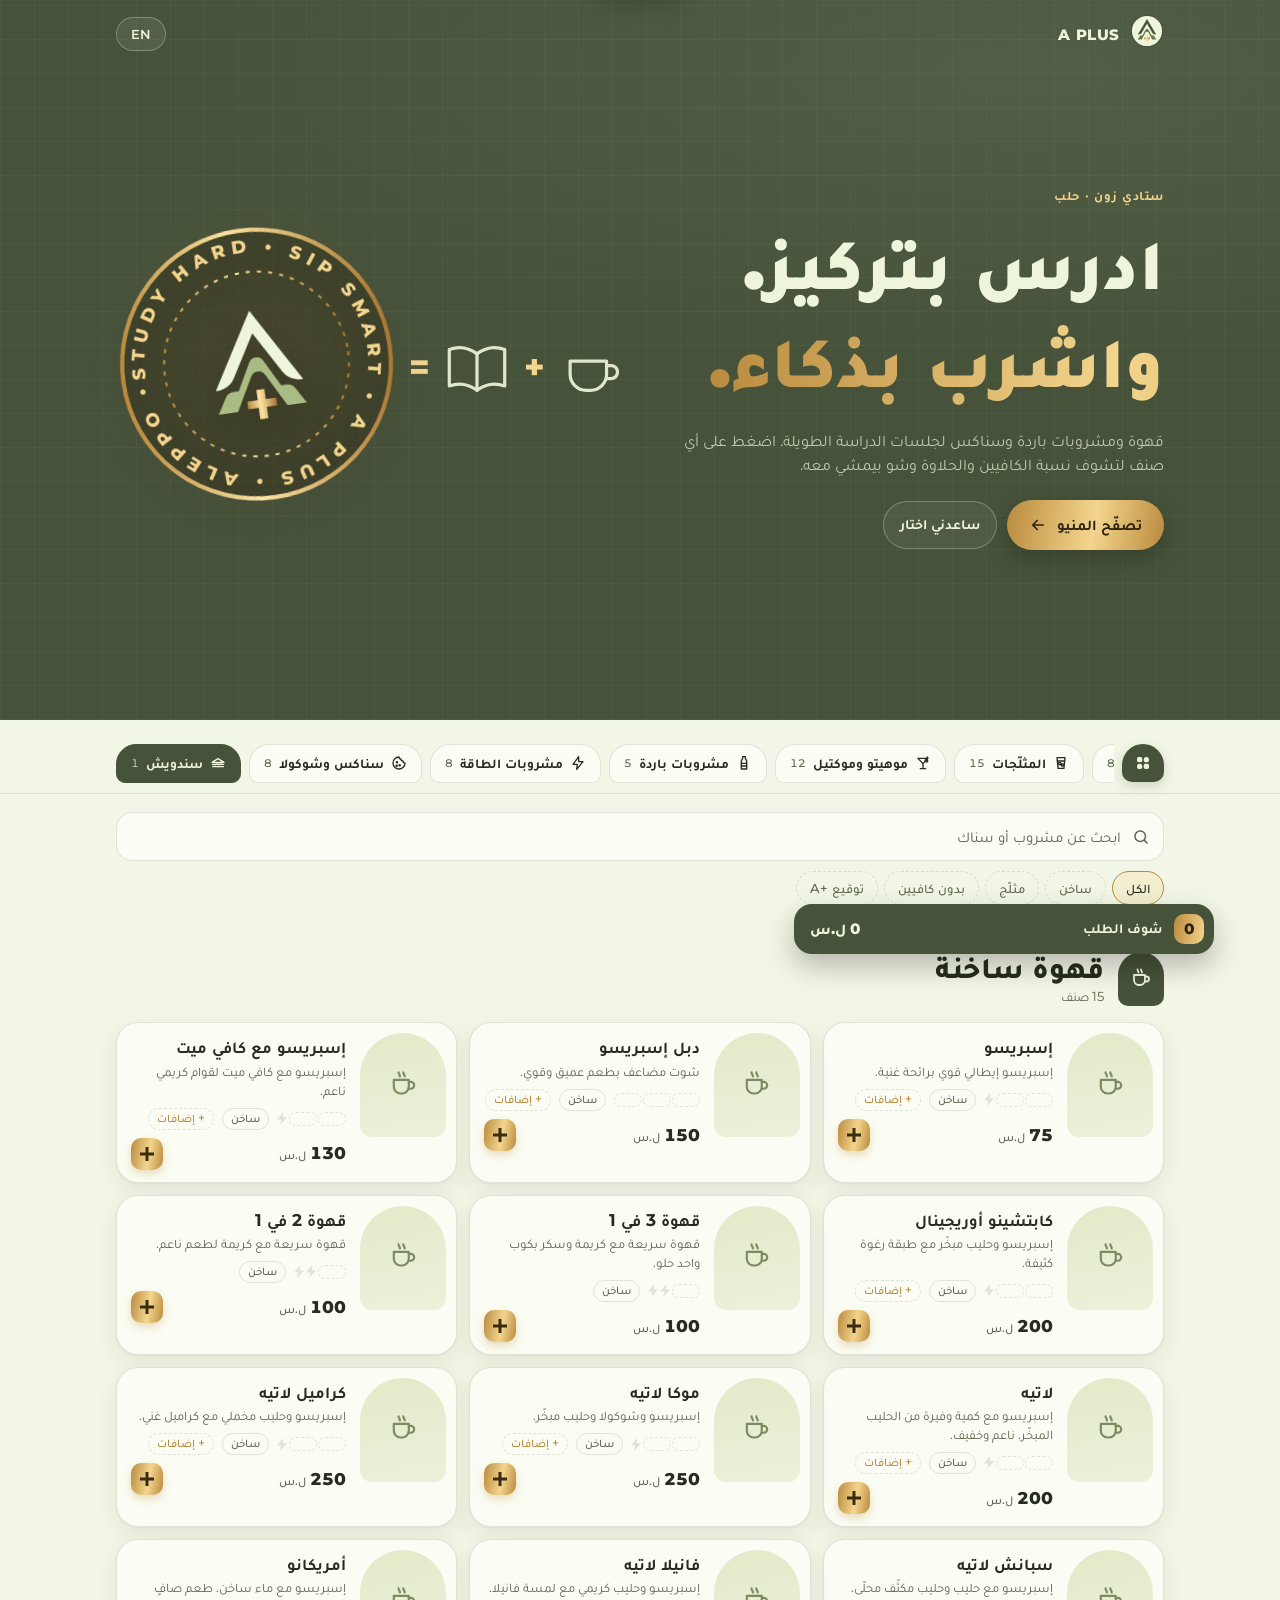
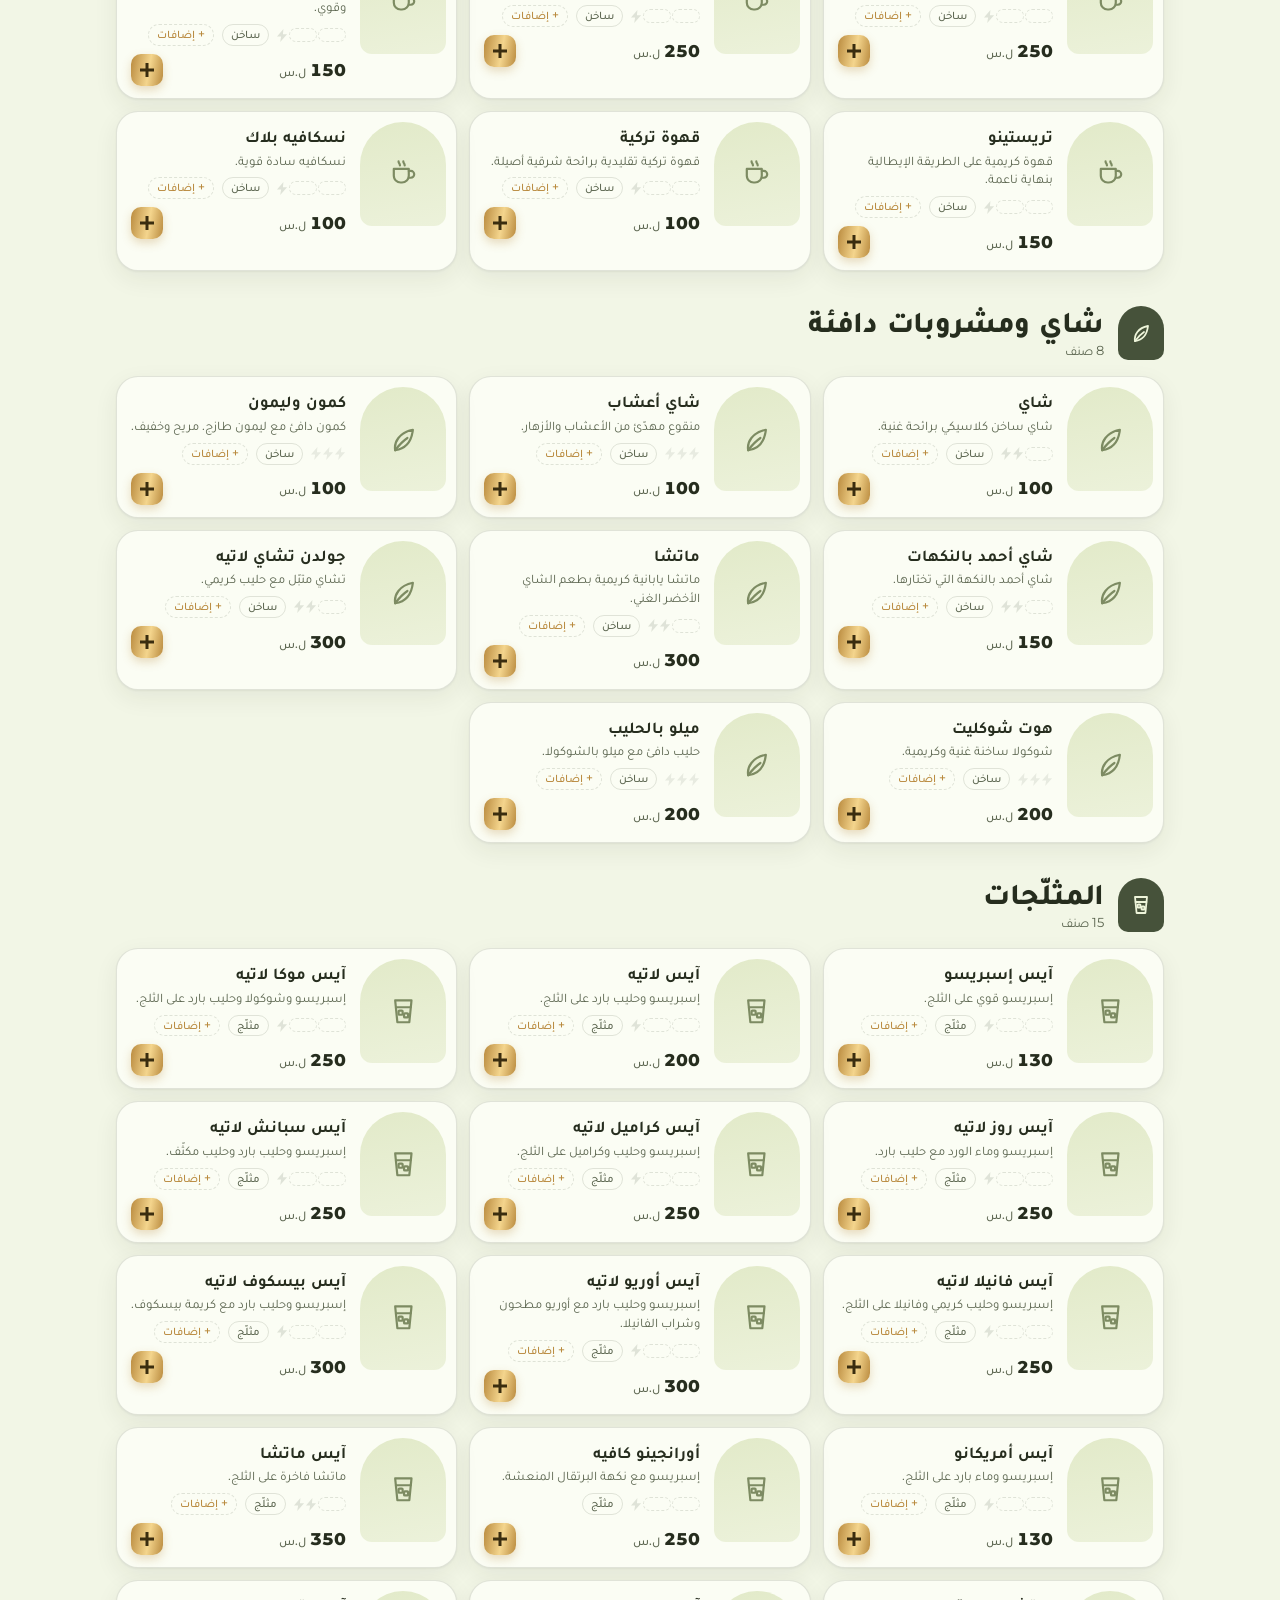
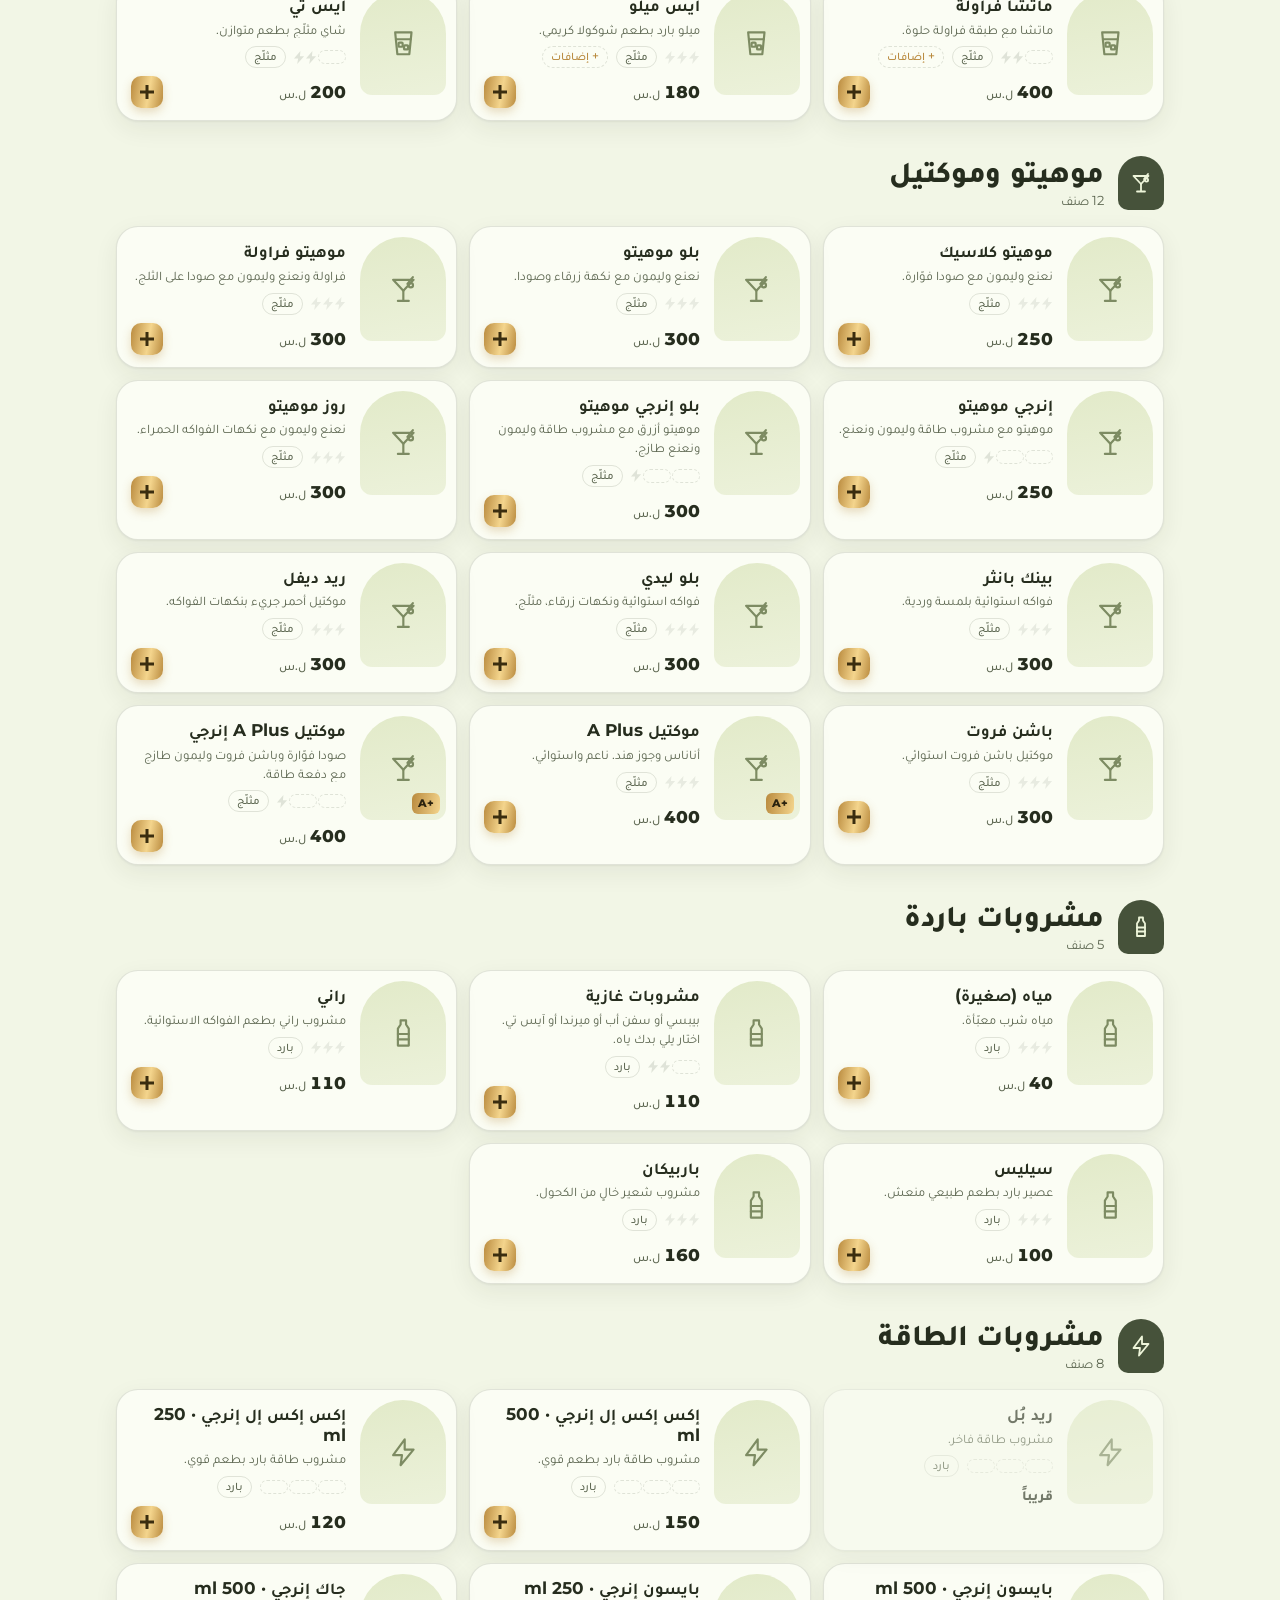
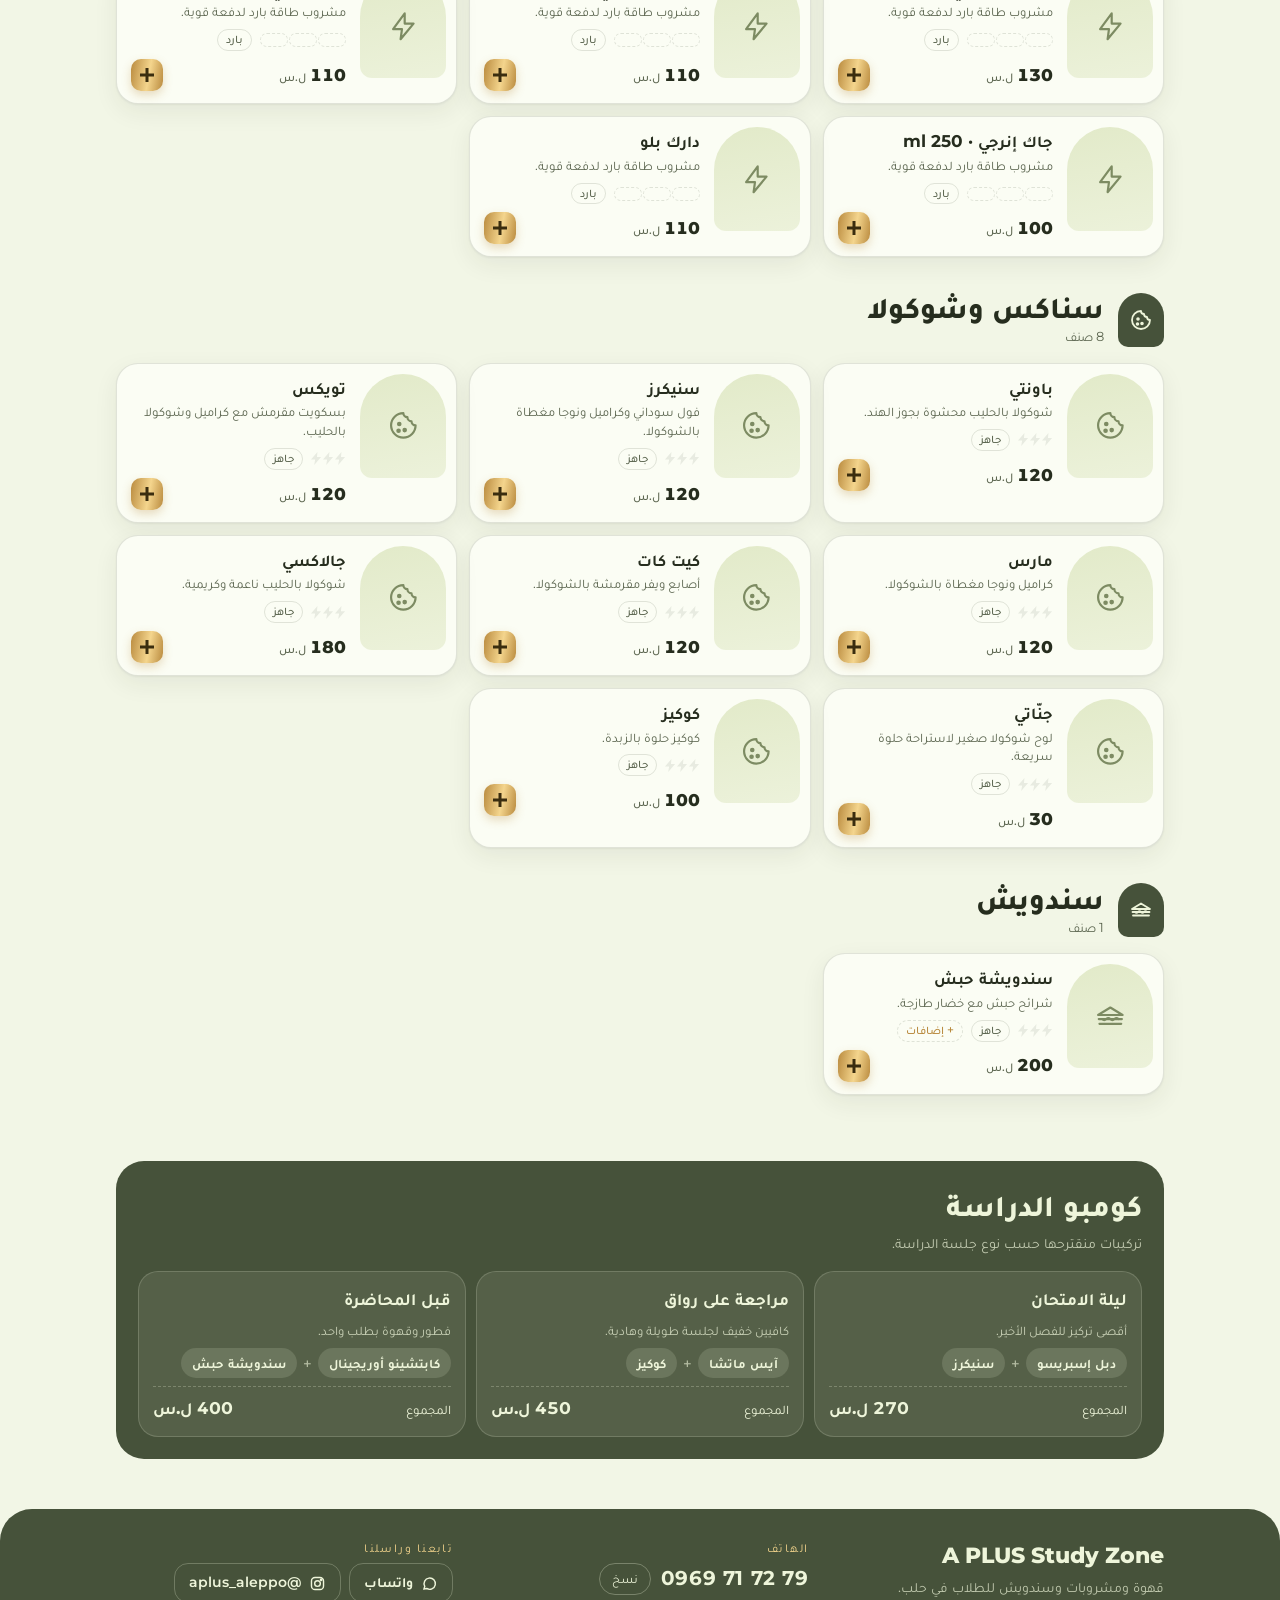
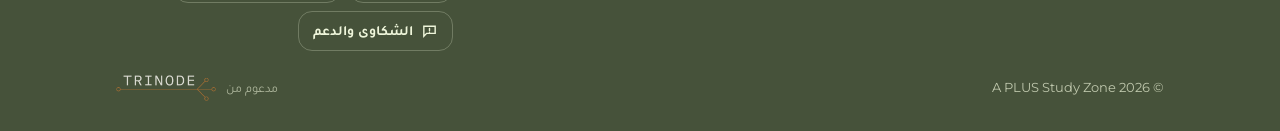
==== commit fafe5c01: "Add extras: customers pick add-ons, managed from a new Extras bar Studio: a gold "Extras" chip opens" ====
--- a/index.html
+++ b/index.html
@@ -449,7 +449,41 @@
   background:linear-gradient(100deg,var(--gold-a),var(--gold-b) 55%,var(--gold-a));color:#2B230F;display:flex;justify-content:center;gap:8px;align-items:center;transition:transform .15s}
 .add-btn:active{transform:scale(.98)}
 .add-btn svg{width:14px;height:14px}
+.add-btn .mk-sum{font-variant-numeric:tabular-nums;font-weight:900}
 .plus.pop{animation:plusPop .45s cubic-bezier(.3,1.6,.5,1)}
+
+/* MAKE IT YOURS: extras picker in the detail sheet; each extra pours a layer into the little cup */
+.mk{margin-top:18px;border:1px solid var(--line);border-radius:24px;padding:14px 14px 16px;background:var(--bg)}
+.mk-h{display:flex;align-items:center;gap:12px}
+.mk-h > div:first-child{flex:1;min-width:0}
+.mk-h b{font-family:var(--f-display);font-weight:800;font-size:18px;display:block;line-height:1.2}
+.mk-h small{color:var(--muted);font-size:12.5px}
+.mk-cup{position:relative;width:44px;height:54px;flex:none}
+.mk-cup .glass{position:absolute;inset:6px 0 0;clip-path:polygon(0 0,100% 0,84% 100%,16% 100%);background:color-mix(in srgb,var(--line) 70%,transparent);display:flex;flex-direction:column-reverse;overflow:hidden}
+.mk-cup .glass i{display:block;flex:none;height:8px;background:hsl(var(--h) 58% 58%);animation:pour .5s var(--ease) both;border-top:1px solid rgba(255,255,255,.35)}
+.mk-cup .glass i.base{height:16px;background:linear-gradient(100deg,var(--gold-a),var(--gold-b));border:0}
+.mk-cup .lid{position:absolute;top:0;left:-3px;right:-3px;height:7px;border-radius:5px 5px 2px 2px;background:var(--brand)}
+.mk-cup b{position:absolute;top:-6px;inset-inline-end:-8px;min-width:20px;height:20px;padding-inline:5px;border-radius:10px;display:grid;place-items:center;font-size:11px;font-weight:900;color:#2B230F;background:linear-gradient(100deg,var(--gold-a),var(--gold-b));font-variant-numeric:tabular-nums;transition:transform .3s cubic-bezier(.3,1.6,.5,1)}
+.mk-cup b:empty{transform:scale(0)}
+.mk-cup.bump b{animation:plusPop .45s cubic-bezier(.3,1.6,.5,1)}
+@keyframes pour{from{height:0;opacity:0}}
+.mk-g{padding-top:14px}
+.mk-gh{display:flex;align-items:baseline;gap:8px;margin-bottom:8px}
+.mk-gh b{font-size:14.5px;font-weight:800}
+.mk-gh small{font-size:12px;color:var(--muted)}
+.mk-gh small.req{color:var(--gold-a);font-weight:800}
+.mk-o{display:flex;flex-wrap:wrap;gap:6px}
+.mk-o button{--c:hsl(var(--h) 50% 46%);border:1.5px solid var(--line);background:var(--surface);color:inherit;border-radius:14px;padding:8px 13px;font:inherit;font-weight:700;font-size:14px;cursor:pointer;display:inline-flex;gap:7px;align-items:center;transition:border-color .2s,background .2s,transform .15s}
+.mk-o button i{font-style:normal;font-weight:600;color:var(--muted);font-size:12.5px;font-variant-numeric:tabular-nums}
+.mk-o button::before{content:"";width:0;height:8px;border-radius:50%;background:var(--c);transition:width .25s var(--ease),margin .25s;margin-inline-end:-7px}
+.mk-o button.on{border-color:var(--c);background:hsl(var(--h) 55% 50% / .14)}
+.mk-o button.on::before{width:8px;margin-inline-end:0}
+.mk-o button:active{transform:scale(.95)}
+.mk-o button:disabled{opacity:.4;text-decoration:line-through;cursor:default}
+.mk-fly{position:fixed;z-index:70;pointer-events:none;font-weight:900;font-size:14px;color:var(--gold-a);translate:-50% 0;animation:fly .9s var(--ease) forwards;font-variant-numeric:tabular-nums}
+@keyframes fly{to{transform:translateY(-44px) scale(1.2);opacity:0}}
+.xtag{border-style:dashed!important;color:var(--gold-a)!important}
+.t-row .n small{display:block;font-weight:600;font-size:12.5px;color:var(--sage);margin-top:1px}
 @keyframes plusPop{40%{transform:scale(1.3) rotate(90deg)}100%{transform:none}}
 
 /* TRAY BAR + TRAY PANEL */
@@ -696,6 +730,7 @@
       lead:{pick:'Here’s my pick for you:', exam:'For a heavy study session, this will keep you going:', calm:'Something easy, with no caffeine:',
         closest:'We don’t have exactly that, but this is the closest:', named:'Good choice:', more:'How about this one instead:', food:'And to eat with it:'},
       alts:'Or try', act:{more:'Something else', sweeter:'Sweeter', less:'Less sweet', eat:'Something to eat with it', restart:'Start over'}},
+    mk:'Make it yours', mkSub:'Tap to add extras. Your cup fills up as you go.', mkOne:'Pick one', mkReq:'Pick one · required', mkAny:'Pick any', mkUpTo:n=>`Up to ${n}`, extras:'+ extras',
     add:'Add to tray', added:'Added', tray:'Your tray', view:'View tray', send:'Send on WhatsApp', clearTray:'Clear tray',
     trayEmpty:'Your tray is empty. Tap + on any item to add it.', total:'Total', top:'Back to top',
     waMsg:'Hi A PLUS, I would like to order:', trayNote:'Show this to the waiter or send it on WhatsApp.', table:n=>`Table ${n}`,
@@ -719,6 +754,7 @@
       lead:{pick:'هاد اختياري إلك:', exam:'لجلسة دراسة تقيلة، هاد بيضلّك صاحي:', calm:'شي رايق وبدون كافيين:',
         closest:'ما عنا متل ما طلبت بالضبط، بس هاد أقرب شي:', named:'اختيار حلو:', more:'شو رأيك بهاد بدالو:', food:'ومعه لتاكل:'},
       alts:'أو جرّب', act:{more:'شي تاني', sweeter:'أحلى', less:'أقل حلاوة', eat:'شي آكله معه', restart:'من الأول'}},
+    mk:'زبّطه على ذوقك', mkSub:'اضغط لتضيف إضافات، وكاسك بيتعبّى معك.', mkOne:'اختار واحد', mkReq:'اختار واحد · لازم', mkAny:'اختار اللي بدك', mkUpTo:n=>`لحد ${n}`, extras:'+ إضافات',
     add:'أضف للطلب', added:'انضاف', tray:'طلبك', view:'شوف الطلب', send:'ابعت عالواتساب', clearTray:'امسح الطلب',
     trayEmpty:'الطلب فاضي. اضغط + على أي صنف لتضيفه.', total:'المجموع', top:'لفوق',
     waMsg:'مرحبا A PLUS، بدي اطلب:', trayNote:'فرجيه للجرسون أو ابعته عالواتساب.', table:n=>`طاولة ${n}`,
@@ -730,10 +766,12 @@
    The menu lives in menu.json (edited in the studio at /admin; the server keeps its copy in the data volume).
    item: caf caffeine 0-3 · sug sweetness 0-3 · t h hot / i iced / c chilled / r ready
          p price (null = coming soon) · sig A+ signature · nw new · out sold out today · img file in images/ */
-let CATS = [], ITEMS = [], BY = {}, COMBOS = [], PAIR = {}, MENU_REV = '';
+let CATS = [], ITEMS = [], BY = {}, COMBOS = [], PAIR = {}, EXTRAS = [], MENU_REV = '';
 const ICON_OF = {};
 function setMenu(m){
   CATS = m.cats || []; COMBOS = m.combos || []; PAIR = m.pair || {};
+  /* extras groups keep their studio colour (same order, same hue as in /admin) */
+  EXTRAS = (m.extras || []).map((g, i)=>({...g, h:[28, 200, 330, 140, 265, 48, 175, 5, 300, 95][i % 10]}));
   CATS.forEach(c=>{ ICON_OF[c.id] = IC[c.icon] ? c.icon : 'coffee'; });
   ITEMS = (m.items || []).filter(it=>ICON_OF[it.c]).map(it=>({...it, img:'images/'+it.img}));
   BY = Object.fromEntries(ITEMS.map(i=>[i.id,i]));
@@ -755,6 +793,25 @@
 const frame = (it, cls='') => `<div class="frame ${cls}">${svg(ICON_OF[it.c],1.6)}<img src="${encodeURI(it.img)}" alt="" loading="lazy" onload="this.dataset.ok=1" onerror="this.remove()">${it.sig?'<span class="stamp">A+</span>':''}${it.nw?`<span class="ribbon">${L().nw}</span>`:''}${it.out?`<span class="out-tag">${L().out}</span>`:''}</div>`;
 const orderable = it => it && it.p!=null && !it.out;
 
+/* ---------- EXTRAS ----------
+   A tray line is "id" or "id|group.option,group.option" so the same latte with and without vanilla are two lines. */
+const groupsFor = it => !it ? [] : EXTRAS.filter(g=>!g.off && !(g.skip||[]).includes(it.id) && ((g.cats||[]).includes(it.c) || (g.items||[]).includes(it.id)) && g.opts.some(o=>!o.out));
+const defaultSel = it => Object.fromEntries(groupsFor(it).filter(g=>g.req).map(g=>[g.id, [g.opts.find(o=>!o.out).id]]));
+const keyFor = (it, sel) => { const parts = groupsFor(it).flatMap(g=>g.opts.filter(o=>(sel[g.id]||[]).includes(o.id)).map(o=>`${g.id}.${o.id}`)); return parts.length ? `${it.id}|${parts.join(',')}` : it.id; };
+function parseLine(key){
+  const [id, rest] = String(key).split('|'), it = BY[id]; if(!orderable(it)) return null;
+  const gs = groupsFor(it), picks = {};
+  for(const part of rest ? rest.split(',') : []){
+    const [gid, oid] = part.split('.'), g = gs.find(x=>x.id===gid), o = g && g.opts.find(x=>x.id===oid && !x.out);
+    if(!o) return null; (picks[gid] ||= []).push(o);
+  }
+  for(const g of gs){ const n = (picks[g.id]||[]).length; if((g.one && n>1) || (g.req && !n) || (g.max && n>g.max)) return null; }
+  const opts = gs.flatMap(g=>picks[g.id]||[]);
+  return {it, opts, unit: it.p + opts.reduce((a,o)=>a+o.p, 0)};
+}
+const fmt = n => `${n.toLocaleString('en-US')} ${L().cur}`;
+const optList = opts => opts.map(o=>o[lang]).join(lang==='ar' ? '، ' : ', ');
+
 function match(it){
   if(filter==='hot' && it.t!=='h') return false;
   if(filter==='iced' && it.t!=='i') return false;
@@ -770,7 +827,7 @@
     <div class="c-body">
       <h3 class="c-name">${nm(it)}</h3>
       <p class="c-desc">${lang==='en'?it.de:it.da}</p>
-      <div class="c-meta">${caf(it.caf)}<span class="tag">${L().temp[it.t]}</span></div>
+      <div class="c-meta">${caf(it.caf)}<span class="tag">${L().temp[it.t]}</span>${orderable(it) && groupsFor(it).length ? `<span class="tag xtag">${L().extras}</span>` : ''}</div>
       <div class="c-foot">${price(it.p)}${orderable(it)?`<span class="plus">${PLUS}</span>`:''}</div>
     </div></button>`;
 }
@@ -863,15 +920,78 @@
       <div class="stat"><div class="k">${it.sz?L().size:'<bdi dir="ltr">A+</bdi>'}</div><div class="v">${it.sz||cat[lang]}</div></div>
     </div>
     ${it.sig?`<div class="sig-band"><b>A+</b>${L().sigNote}</div>`:''}${it.out?`<div class="sig-band out-band"><b>×</b>${L().outNote}</div>`:''}
+    ${mkHtml(it)}
     ${pairs.length?`<div class="pairs"><div class="k">${L().pairs}</div><div>${pairs.map(p=>`<button type="button" data-id="${p.id}">${p[lang]}<span>${p.p??''}</span></button>`).join('')}</div></div>`:''}
-    <div class="s-acts">${!orderable(it)?'':`<button class="add-btn" type="button" data-add="${it.id}">${PLUS}<span>${L().add}</span></button>`}
+    <div class="s-acts">${!orderable(it)?'':`<button class="add-btn" type="button" data-add="${it.id}">${PLUS}<span>${L().add}</span><b class="mk-sum"></b></button>`}
       <button class="share-btn" type="button" data-share="${it.id}" aria-label="${L().share}"><svg viewBox="0 0 24 24" fill="none" stroke="currentColor" stroke-width="2" stroke-linecap="round" stroke-linejoin="round"><circle cx="18" cy="5" r="2.5"/><circle cx="6" cy="12" r="2.5"/><circle cx="18" cy="19" r="2.5"/><path d="m8.2 10.8 7.6-4.4M8.2 13.2l7.6 4.4"/></svg><span>${L().share}</span></button></div>`;
   $('#closeBtn').setAttribute('aria-label', lang==='en'?'Close':'إغلاق');
+  mkSync(false);
+}
+
+/* the picks for the open item; kept through live updates and language switches, dropping anything that went away */
+let mk = {id:null, sel:{}};
+function mkHtml(it){
+  const gs = orderable(it) ? groupsFor(it) : [];
+  if(mk.id !== it.id) mk = {id: it.id, sel: defaultSel(it)};
+  else {
+    const sel = {};
+    for(const g of gs){ const ok = (mk.sel[g.id]||[]).filter(oid=>g.opts.some(o=>o.id===oid && !o.out)); if(ok.length) sel[g.id] = g.one ? ok.slice(0,1) : g.max ? ok.slice(-g.max) : ok; }
+    mk.sel = {...defaultSel(it), ...sel};
+  }
+  if(!gs.length) return '';
+  return `<div class="mk" id="mk"><div class="mk-h"><div><b>${L().mk}</b><small>${L().mkSub}</small></div>
+      <div class="mk-cup" aria-hidden="true"><span class="lid"></span><span class="glass" id="mkGlass"><i class="base"></i></span><b id="mkCount"></b></div></div>
+    ${gs.map(g=>`<div class="mk-g" style="--h:${g.h}"><div class="mk-gh"><b>${g[lang]}</b><small class="${g.req?'req':''}">${g.req?L().mkReq:g.one?L().mkOne:g.max?L().mkUpTo(g.max):L().mkAny}</small></div>
+      <div class="mk-o" role="group" aria-label="${g[lang]}">${g.opts.map(o=>`<button type="button" data-xo="${g.id}.${o.id}" aria-pressed="false" ${o.out?'disabled':''}>${o[lang]}${o.p?`<i>+${o.p}</i>`:''}</button>`).join('')}</div></div>`).join('')}</div>`;
+}
+/* chips, cup layers, the add button's key and the rolling price */
+let mkShown = 0, mkRaf;
+function mkSync(animate = true){
+  const it = BY[mk.id]; if(!it || !orderable(it)) return;
+  const key = keyFor(it, mk.sel), line = parseLine(key) || {opts:[], unit: it.p};
+  document.querySelectorAll('#sheet [data-xo]').forEach(b=>{ const [g, o] = b.dataset.xo.split('.'), on = (mk.sel[g]||[]).includes(o); b.classList.toggle('on', on); b.setAttribute('aria-pressed', on); });
+  const glass = $('#mkGlass');
+  if(glass){
+    const want = line.opts.map(o=>`${EXTRAS.find(g=>g.opts.includes(o)).h}`);
+    const have = [...glass.querySelectorAll('i:not(.base)')];
+    have.slice(want.length).forEach(x=>x.remove());
+    want.forEach((h, i)=>{ let x = have[i]; if(!x){ x = document.createElement('i'); glass.appendChild(x); } x.style.setProperty('--h', h); });
+    $('#mkCount').textContent = line.opts.length || '';
+  }
+  const btn = $('#sheet .add-btn'); if(!btn) return;
+  btn.dataset.add = key;
+  const sum = btn.querySelector('.mk-sum'), to = line.unit;
+  if(!groupsFor(it).length){ sum.textContent = ''; return; }
+  cancelAnimationFrame(mkRaf);
+  if(!animate || matchMedia('(prefers-reduced-motion: reduce)').matches){ mkShown = to; sum.textContent = `· ${fmt(to)}`; return; }
+  const from = mkShown, t0 = performance.now();
+  const step = t => { const k = Math.min(1, (t - t0) / 380), v = Math.round(from + (to - from) * (1 - Math.pow(1 - k, 3))); sum.textContent = `· ${fmt(v)}`; if(k < 1) mkRaf = requestAnimationFrame(step); else mkShown = to; };
+  mkRaf = requestAnimationFrame(step);
+}
+function mkPick(btn){
+  const [gid, oid] = btn.dataset.xo.split('.'), g = EXTRAS.find(x=>x.id===gid); if(!g) return;
+  let cur = mk.sel[gid] || [];
+  const on = cur.includes(oid);
+  if(on){ if(g.req && cur.length === 1) return; cur = cur.filter(x=>x!==oid); }
+  else if(g.one) cur = [oid];
+  else { cur = [...cur, oid]; if(g.max && cur.length > g.max) cur = cur.slice(-g.max); }   /* over the cap: the oldest pick makes room */
+  mk.sel[gid] = cur;
+  buzz(); mkSync();
+  if(!on){
+    const o = g.opts.find(x=>x.id===oid), r = btn.getBoundingClientRect();
+    if(o.p && !matchMedia('(prefers-reduced-motion: reduce)').matches){
+      const f = document.createElement('span'); f.className = 'mk-fly'; f.textContent = `+${o.p}`;
+      f.style.left = `${r.left + r.width/2}px`; f.style.top = `${r.top - 6}px`;
+      document.body.appendChild(f); setTimeout(()=>f.remove(), 950);
+    }
+    const cup = document.querySelector('.mk-cup'); if(cup){ cup.classList.remove('bump'); void cup.offsetWidth; cup.classList.add('bump'); }
+  }
 }
 function openSheet(id){
   const it = BY[id]; if(!it) return;
   const sh = $('#sheet'), wasOpen = sh.classList.contains('on');
   if($('#trayPanel').classList.contains('on')) $('#trayPanel').classList.remove('on');
+  if(openId !== id) mk = {id:null, sel:{}};
   openId = id; fillSheet(it); sh.scrollTop = 0;
   if(!wasOpen) lastFocus = document.activeElement;
   else { const f=sh.querySelector('.s-frame'); f.style.animation='none'; void f.offsetWidth; f.style.animation=''; }
@@ -915,26 +1035,35 @@
 /* ---------- TRAY ---------- */
 let tray = {};
 try{ tray = JSON.parse(localStorage.getItem('aplus-tray')||'{}') || {}; }catch(e){ tray = {}; }
-const trayInit = () => Object.keys(tray).forEach(id=>{ if(!orderable(BY[id])) delete tray[id]; });
+/* a line whose extras changed in the studio (option sold out, new required choice) falls back to the plain item rather than vanishing */
+const trayInit = () => Object.entries(tray).forEach(([key, q])=>{
+  if(parseLine(key)) return;
+  delete tray[key];
+  const it = BY[key.split('|')[0]]; if(!orderable(it)) return;
+  const k = keyFor(it, defaultSel(it)); if(parseLine(k)) tray[k] = (tray[k]||0) + q;
+});
 const traySave = () => { try{ localStorage.setItem('aplus-tray', JSON.stringify(tray)); }catch(e){} };
-const trayCount = () => Object.values(tray).reduce((a,b)=>a+b,0);
-const trayTotal = () => Object.entries(tray).reduce((a,[id,q])=>a+BY[id].p*q,0);
+const trayLines = () => Object.entries(tray).map(([key, q])=>({key, q, ...parseLine(key)})).filter(l=>l.it);
+const trayCount = () => trayLines().reduce((a,l)=>a+l.q,0);
+const trayTotal = () => trayLines().reduce((a,l)=>a+l.unit*l.q,0);
 const buzz = () => { try{ navigator.vibrate && navigator.vibrate(12); }catch(e){} };
-function trayAdd(id, d=1){
-  const it = BY[id]; if(!orderable(it)) return;
-  tray[id] = (tray[id]||0) + d; if(tray[id] <= 0) delete tray[id];
+function trayAdd(key, d=1){
+  /* a bare id (card +, the helper chat) gets the item's required picks */
+  if(d>0 && !parseLine(key) && BY[key]) key = keyFor(BY[key], defaultSel(BY[key]));
+  if(!parseLine(key)) return;
+  tray[key] = (tray[key]||0) + d; if(tray[key] <= 0) delete tray[key];
   traySave(); trayRender(); buzz();
   if(d>0){ const b=$('#trayBar'); b.classList.remove('bump'); void b.offsetWidth; b.classList.add('bump'); }
 }
 function trayRender(){
-  const n = trayCount();
+  const n = trayCount(), lines = trayLines();
   document.body.classList.toggle('has-tray', n>0);
   $('#tbCount').textContent = n;
-  $('#tbTotal').textContent = `${trayTotal().toLocaleString('en-US')} ${L().cur}`;
-  const rows = Object.entries(tray).map(([id,q])=>{ const it=BY[id]; return `<div class="t-row"><div class="n">${nm(it)}</div>
-      <div class="qty"><button type="button" data-tq="${id}" data-d="-1" aria-label="−">−</button><span>${q}</span><button type="button" data-tq="${id}" data-d="1" aria-label="+">+</button></div>
-      <div class="e">${q} × ${it.p} = ${(q*it.p).toLocaleString('en-US')} ${L().cur}</div></div>`; }).join('');
-  const msg = [L().waMsg, ...(table?[L().table(table)]:[]), ...Object.entries(tray).map(([id,q])=>`${q} × ${nm(BY[id])} = ${q*BY[id].p} ${L().cur}`), `${L().total}: ${trayTotal()} ${L().cur}`].join('\n');
+  $('#tbTotal').textContent = fmt(trayTotal());
+  const rows = lines.map(({key,q,it,opts,unit})=>`<div class="t-row"><div class="n">${nm(it)}${opts.length?`<small>+ ${optList(opts)}</small>`:''}</div>
+      <div class="qty"><button type="button" data-tq="${key}" data-d="-1" aria-label="−">−</button><span>${q}</span><button type="button" data-tq="${key}" data-d="1" aria-label="+">+</button></div>
+      <div class="e">${q} × ${unit} = ${fmt(q*unit)}</div></div>`).join('');
+  const msg = [L().waMsg, ...(table?[L().table(table)]:[]), ...lines.map(({q,it,opts,unit})=>`${q} × ${nm(it)}${opts.length?` (+ ${optList(opts)})`:''} = ${q*unit} ${L().cur}`), `${L().total}: ${trayTotal()} ${L().cur}`].join('\n');
   $('#trayBody').innerHTML = `<h3 class="tray-h" id="trayTitle">${L().tray}${table?` · ${L().table(table)}`:''}</h3><p class="tray-note">${n?L().trayNote:''}</p>
     ${n ? rows + `<div class="t-total"><span>${L().total}</span><strong>${trayTotal().toLocaleString('en-US')} ${L().cur}</strong></div>
       <div class="t-actions"><a href="https://wa.me/963969717279?text=${encodeURIComponent(msg)}" target="_blank" rel="noopener"><svg viewBox="0 0 24 24" fill="none" stroke="currentColor" stroke-width="2" stroke-linejoin="round"><path d="M4 20l1.3-3.9A8 8 0 1 1 8 19z"/></svg>${L().send}</a>
@@ -953,7 +1082,12 @@
   const q = e.target.closest('[data-tq]');
   if(e.target.closest('#trayClear')){ tray={}; traySave(); trayRender(); e.stopPropagation(); return; }
   if(q){ trayAdd(q.dataset.tq, +q.dataset.d); e.stopPropagation(); return; }
-  if(plus){ const id = plus.closest('.card').dataset.id; if(orderable(BY[id])){ trayAdd(id); plus.classList.remove('pop'); void plus.offsetWidth; plus.classList.add('pop'); } e.stopPropagation(); return; }
+  /* items with extras open the sheet at the picker instead, so the customer sees what they can add */
+  if(plus){ const id = plus.closest('.card').dataset.id; e.stopPropagation();
+    if(orderable(BY[id]) && groupsFor(BY[id]).length){ openSheet(id); setTimeout(()=>$('#mk')?.scrollIntoView({block:'center', behavior:'smooth'}), 380); return; }
+    if(orderable(BY[id])){ trayAdd(id); plus.classList.remove('pop'); void plus.offsetWidth; plus.classList.add('pop'); } return; }
+  const xo = e.target.closest('[data-xo]');
+  if(xo){ e.stopPropagation(); mkPick(xo); return; }
   const sh = e.target.closest('[data-share]');
   if(sh){ e.stopPropagation(); shareItem(BY[sh.dataset.share], sh); return; }
   /* the sheet's button has a label span; the chat's button is just text */
